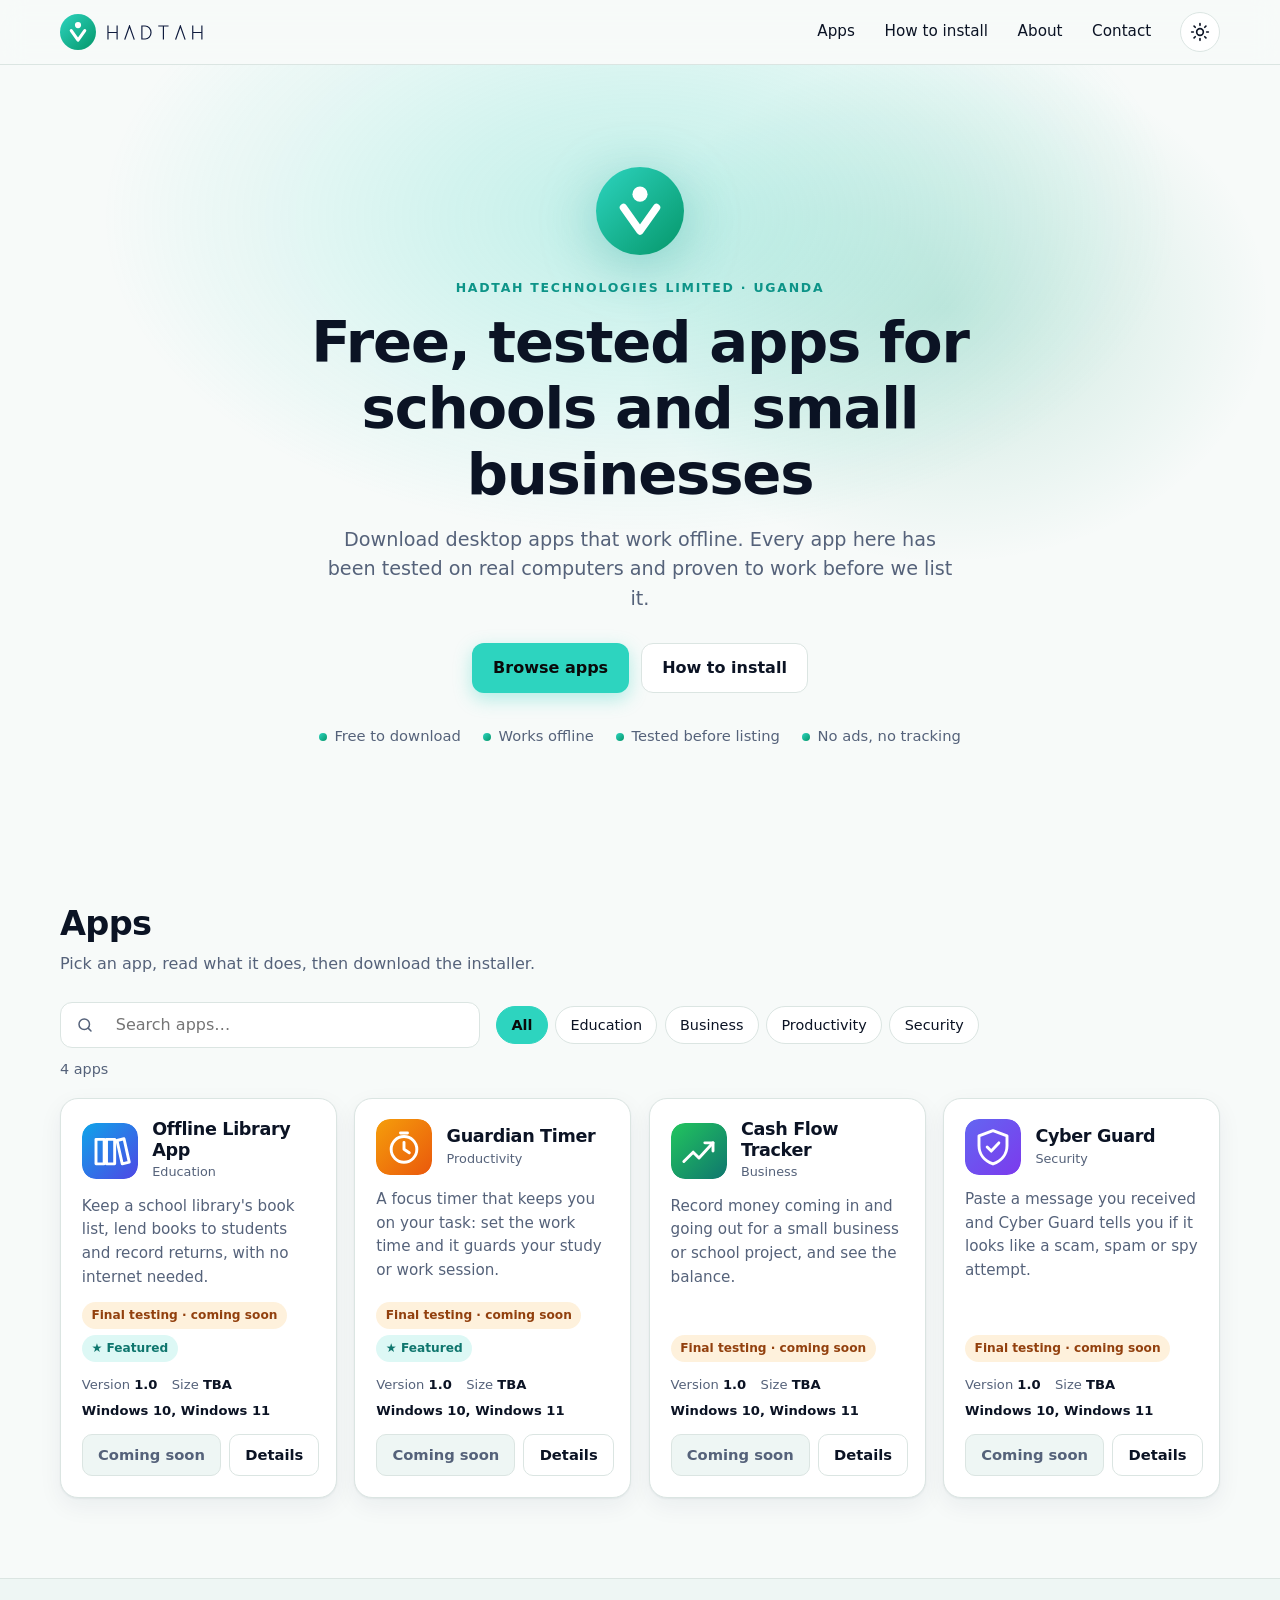
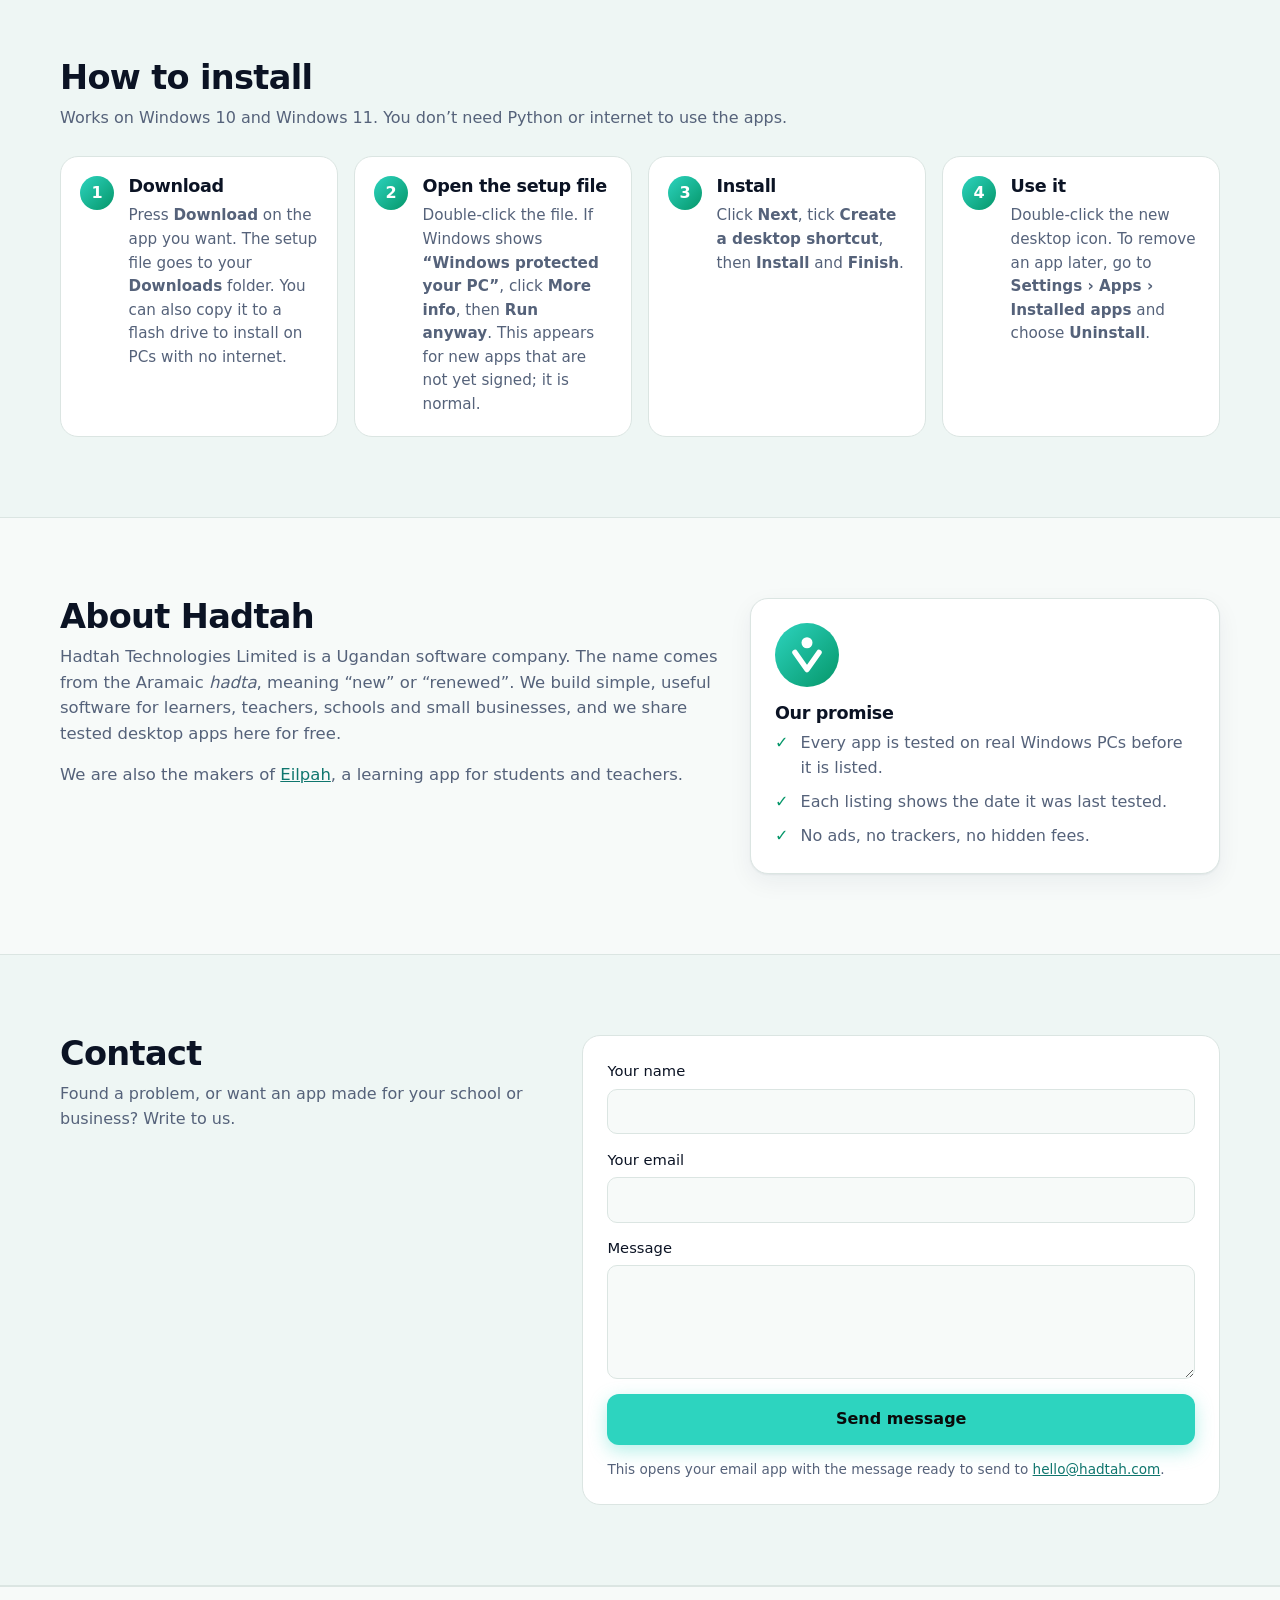
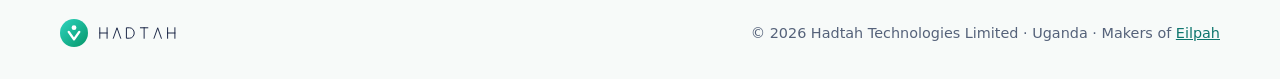
==== index.html @ d961bdb7 "Hadtah downloads website" ====
<!doctype html>
<html lang="en">
<head>
  <meta charset="utf-8">
  <meta name="viewport" content="width=device-width, initial-scale=1">
  <title>Hadtah — Free, tested apps for schools and small businesses</title>
  <meta name="description" content="Download free desktop apps from Hadtah Technologies Limited, Uganda. Every app is tested and proven to work before it is listed.">
  <meta name="theme-color" content="#0d9488">
  <link rel="icon" href="favicon.svg" type="image/svg+xml">
  <link rel="stylesheet" href="styles.css">
  <script>
    (function () {
      var t = localStorage.getItem("hadtah-theme");
      if (!t) t = matchMedia("(prefers-color-scheme: dark)").matches ? "dark" : "light";
      document.documentElement.dataset.theme = t;
    })();
  </script>
</head>
<body>
  <a class="skip" href="#apps">Skip to apps</a>

  <header class="topbar">
    <div class="wrap topbar-inner">
      <a class="brand" href="#top" aria-label="Hadtah home">
        <img src="assets/hadtah-logo.svg" alt="" width="36" height="36">
        <svg class="wordmark" viewBox="-1.5 -1.5 147 23" fill="none" stroke="currentColor" stroke-width="1.8" stroke-linecap="square" role="img" aria-label="HADTAH"><path d="M0 0V20M14 0V20M0 10H14"/><path d="M26 20L33 0L40 20"/><path d="M52 0H57A9 10 0 0 1 57 20H52Z"/><path d="M78 0H92M85 0V20"/><path d="M104 20L111 0L118 20"/><path d="M130 0V20M144 0V20M130 10H144"/></svg>
      </a>
      <nav class="nav" aria-label="Main">
        <a href="#apps">Apps</a>
        <a href="#install">How to install</a>
        <a href="#about">About</a>
        <a href="#contact">Contact</a>
      </nav>
      <button class="icon-btn" id="themeToggle" type="button" aria-label="Switch light or dark mode">
        <svg class="sun" viewBox="0 0 24 24" width="20" height="20" fill="none" stroke="currentColor" stroke-width="2" stroke-linecap="round"><circle cx="12" cy="12" r="4"/><path d="M12 2v2M12 20v2M4.9 4.9l1.4 1.4M17.7 17.7l1.4 1.4M2 12h2M20 12h2M4.9 19.1l1.4-1.4M17.7 6.3l1.4-1.4"/></svg>
        <svg class="moon" viewBox="0 0 24 24" width="20" height="20" fill="none" stroke="currentColor" stroke-width="2" stroke-linecap="round" stroke-linejoin="round"><path d="M21 12.8A9 9 0 1 1 11.2 3a7 7 0 0 0 9.8 9.8z"/></svg>
      </button>
    </div>
  </header>

  <main id="top">
    <section class="hero">
      <div class="wrap hero-inner">
        <img class="hero-logo" src="assets/hadtah-logo.svg" alt="Hadtah logo" width="88" height="88">
        <p class="eyebrow">Hadtah Technologies Limited · Uganda</p>
        <h1>Free, tested apps for schools and small businesses</h1>
        <p class="lead">Download desktop apps that work offline. Every app here has been tested on real computers and proven to work before we list it.</p>
        <div class="hero-cta">
          <a class="btn btn-primary" href="#apps">Browse apps</a>
          <a class="btn btn-ghost" href="#install">How to install</a>
        </div>
        <ul class="trust">
          <li><span class="dot"></span>Free to download</li>
          <li><span class="dot"></span>Works offline</li>
          <li><span class="dot"></span>Tested before listing</li>
          <li><span class="dot"></span>No ads, no tracking</li>
        </ul>
      </div>
    </section>

    <section id="apps" class="section">
      <div class="wrap">
        <div class="section-head">
          <h2>Apps</h2>
          <p class="muted">Pick an app, read what it does, then download the installer.</p>
        </div>
        <div class="tools">
          <label class="search">
            <svg viewBox="0 0 24 24" width="18" height="18" fill="none" stroke="currentColor" stroke-width="2" stroke-linecap="round"><circle cx="11" cy="11" r="7"/><path d="M20 20l-3.5-3.5"/></svg>
            <span class="sr">Search apps</span>
            <input id="search" type="search" placeholder="Search apps…" autocomplete="off">
          </label>
          <div class="chips" id="chips" role="group" aria-label="Filter by category"></div>
        </div>
        <p class="result-count muted" id="resultCount" aria-live="polite"></p>
        <div class="grid" id="grid"></div>
        <p class="empty" id="empty" hidden>No apps match your search. Try another word or pick “All”.</p>
      </div>
    </section>

    <section id="install" class="section alt">
      <div class="wrap">
        <div class="section-head">
          <h2>How to install</h2>
          <p class="muted">Works on Windows 10 and Windows 11. You don’t need Python or internet to use the apps.</p>
        </div>
        <ol class="steps">
          <li><span class="num">1</span><div><h3>Download</h3><p>Press <b>Download</b> on the app you want. The setup file goes to your <b>Downloads</b> folder. You can also copy it to a flash drive to install on PCs with no internet.</p></div></li>
          <li><span class="num">2</span><div><h3>Open the setup file</h3><p>Double-click the file. If Windows shows <b>“Windows protected your PC”</b>, click <b>More info</b>, then <b>Run anyway</b>. This appears for new apps that are not yet signed; it is normal.</p></div></li>
          <li><span class="num">3</span><div><h3>Install</h3><p>Click <b>Next</b>, tick <b>Create a desktop shortcut</b>, then <b>Install</b> and <b>Finish</b>.</p></div></li>
          <li><span class="num">4</span><div><h3>Use it</h3><p>Double-click the new desktop icon. To remove an app later, go to <b>Settings › Apps › Installed apps</b> and choose <b>Uninstall</b>.</p></div></li>
        </ol>
      </div>
    </section>

    <section id="about" class="section">
      <div class="wrap about">
        <div>
          <h2>About Hadtah</h2>
          <p>Hadtah Technologies Limited is a Ugandan software company. The name comes from the Aramaic <i>hadta</i>, meaning “new” or “renewed”. We build simple, useful software for learners, teachers, schools and small businesses, and we share tested desktop apps here for free.</p>
          <p>We are also the makers of <a href="https://eilpah.vercel.app" target="_blank" rel="noopener">Eilpah</a>, a learning app for students and teachers.</p>
        </div>
        <div class="about-card">
          <img src="assets/hadtah-logo.svg" alt="" width="64" height="64">
          <h3>Our promise</h3>
          <ul class="ticks">
            <li>Every app is tested on real Windows PCs before it is listed.</li>
            <li>Each listing shows the date it was last tested.</li>
            <li>No ads, no trackers, no hidden fees.</li>
          </ul>
        </div>
      </div>
    </section>

    <section id="contact" class="section alt">
      <div class="wrap contact">
        <div>
          <h2>Contact</h2>
          <p class="muted">Found a problem, or want an app made for your school or business? Write to us.</p>
        </div>
        <form class="contact-form" id="contactForm">
          <label>Your name<input name="name" required autocomplete="name"></label>
          <label>Your email<input name="email" type="email" required autocomplete="email"></label>
          <label>Message<textarea name="message" rows="4" required></textarea></label>
          <button class="btn btn-primary" type="submit">Send message</button>
          <p class="note muted">This opens your email app with the message ready to send to <a id="contactEmail" href="mailto:hello@hadtah.com">hello@hadtah.com</a>.</p>
        </form>
      </div>
    </section>
  </main>

  <footer class="footer">
    <div class="wrap footer-inner">
      <div class="brand small">
        <img src="assets/hadtah-logo.svg" alt="" width="28" height="28">
        <svg class="wordmark" viewBox="-1.5 -1.5 147 23" fill="none" stroke="currentColor" stroke-width="1.8" stroke-linecap="square" aria-hidden="true"><path d="M0 0V20M14 0V20M0 10H14"/><path d="M26 20L33 0L40 20"/><path d="M52 0H57A9 10 0 0 1 57 20H52Z"/><path d="M78 0H92M85 0V20"/><path d="M104 20L111 0L118 20"/><path d="M130 0V20M144 0V20M130 10H144"/></svg>
      </div>
      <p class="muted">© 2026 Hadtah Technologies Limited · Uganda · Makers of <a href="https://eilpah.vercel.app" target="_blank" rel="noopener">Eilpah</a></p>
    </div>
  </footer>

  <dialog id="details" aria-labelledby="dTitle">
    <div class="dialog-body" id="detailsBody"></div>
  </dialog>

  <script src="apps.js"></script>
  <script src="app.js"></script>
</body>
</html>
---- styles.css ----
/* Hadtah site styles. Font: system UI stack, the same one the Eilpah app uses (no web font download). */
:root {
  --font: system-ui, -apple-system, BlinkMacSystemFont, "Segoe UI", Roboto, "Helvetica Neue", Arial, sans-serif;
  --teal: #2dd4bf;
  --teal-600: #0d9488;
  --teal-700: #0f766e;
  --emerald: #059669;
  --navy: #0f1b3d;
  --bg: #f7faf9;
  --bg-alt: #eef6f4;
  --card: #ffffff;
  --fg: #0b1324;
  --muted: #55627a;
  --border: #dbe5e2;
  --link: #0f766e;
  --shadow: 0 1px 2px rgb(15 27 61 / .06), 0 8px 24px rgb(15 27 61 / .06);
  --radius: 18px;
  --wordmark: var(--navy);
  color-scheme: light;
}
[data-theme="dark"] {
  --bg: #0a0f14;
  --bg-alt: #0e161c;
  --card: #121b22;
  --fg: #e8f0ee;
  --muted: #94a3b0;
  --border: #22313a;
  --link: #5eead4;
  --shadow: 0 1px 2px rgb(0 0 0 / .4), 0 10px 30px rgb(0 0 0 / .35);
  --wordmark: rgb(255 255 255 / .85);
  color-scheme: dark;
}
* { box-sizing: border-box; }
html { scroll-behavior: smooth; scroll-padding-top: 76px; }
body { margin: 0; font-family: var(--font); background: var(--bg); color: var(--fg); line-height: 1.55; -webkit-font-smoothing: antialiased; overflow-x: hidden; }
img { max-width: 100%; display: block; }
a { color: var(--link); }
h1, h2, h3 { letter-spacing: -0.02em; line-height: 1.15; margin: 0 0 .5rem; }
h2 { font-size: clamp(1.6rem, 3vw, 2.1rem); }
h3 { font-size: 1.1rem; }
p { margin: 0 0 1rem; }
.muted { color: var(--muted); }
.wrap { width: min(1160px, 100% - 2.5rem); margin-inline: auto; }
.sr, .skip:not(:focus) { position: absolute; width: 1px; height: 1px; overflow: hidden; clip: rect(0 0 0 0); white-space: nowrap; }
.skip:focus { position: fixed; top: 8px; left: 8px; z-index: 100; background: var(--card); padding: .5rem 1rem; border-radius: 8px; }
:focus-visible { outline: 2px solid var(--teal); outline-offset: 2px; }

/* Top bar */
.topbar { position: sticky; top: 0; z-index: 20; background: color-mix(in srgb, var(--bg) 82%, transparent); backdrop-filter: saturate(160%) blur(12px); -webkit-backdrop-filter: saturate(160%) blur(12px); border-bottom: 1px solid var(--border); }
.topbar-inner { display: flex; align-items: center; gap: 1rem; height: 64px; }
.brand { display: inline-flex; align-items: center; gap: .7rem; text-decoration: none; color: var(--wordmark); }
.wordmark { height: 15px; width: auto; color: var(--wordmark); }
.brand.small .wordmark { height: 12px; }
.nav { margin-left: auto; display: flex; gap: .25rem; }
.nav a { color: var(--fg); text-decoration: none; font-weight: 500; font-size: .95rem; padding: .45rem .8rem; border-radius: 999px; }
.nav a:hover { background: var(--bg-alt); }
.icon-btn { display: inline-grid; place-items: center; width: 40px; height: 40px; border-radius: 999px; border: 1px solid var(--border); background: var(--card); color: var(--fg); cursor: pointer; }
.icon-btn .moon { display: none; }
[data-theme="dark"] .icon-btn .sun { display: none; }
[data-theme="dark"] .icon-btn .moon { display: block; }
@media (max-width: 760px) { .nav { display: none; } .icon-btn { margin-left: auto; } }

/* Hero */
.hero { position: relative; overflow: hidden; padding: clamp(3.5rem, 8vw, 6.5rem) 0 clamp(3rem, 6vw, 5rem); text-align: center; }
.hero::before { content: ""; position: absolute; inset: -40% -10% auto; height: 120%; background: radial-gradient(closest-side, rgb(45 212 191 / .28), transparent 70%), radial-gradient(closest-side at 70% 60%, rgb(5 150 105 / .18), transparent 70%); z-index: -1; pointer-events: none; }
.hero-inner { max-width: 820px; }
.hero-logo { margin: 0 auto 1.4rem; width: 88px; height: 88px; filter: drop-shadow(0 12px 28px rgb(13 148 136 / .35)); }
.eyebrow { text-transform: uppercase; letter-spacing: .14em; font-size: .78rem; font-weight: 600; color: var(--teal-600); margin-bottom: .8rem; }
[data-theme="dark"] .eyebrow { color: var(--teal); }
h1 { font-size: clamp(2.1rem, 5.4vw, 3.6rem); font-weight: 750; margin-bottom: 1rem; }
.lead { font-size: clamp(1.05rem, 1.8vw, 1.2rem); color: var(--muted); max-width: 640px; margin-inline: auto; }
.hero-cta { display: flex; gap: .75rem; justify-content: center; flex-wrap: wrap; margin-top: 1.8rem; }
.trust { list-style: none; padding: 0; margin: 2rem 0 0; display: flex; flex-wrap: wrap; justify-content: center; gap: .5rem 1.4rem; color: var(--muted); font-size: .92rem; }
.trust li { display: inline-flex; align-items: center; gap: .45rem; }
.dot { width: 8px; height: 8px; border-radius: 50%; background: linear-gradient(135deg, var(--teal), var(--emerald)); }

/* Buttons */
.btn { white-space: nowrap; display: inline-flex; align-items: center; justify-content: center; gap: .5rem; font: inherit; font-weight: 600; padding: .75rem 1.25rem; border-radius: 12px; border: 1px solid transparent; text-decoration: none; cursor: pointer; transition: transform .15s ease, box-shadow .15s ease, background .15s; }
.btn:hover { transform: translateY(-1px); }
.btn-primary { background: var(--teal); color: #0a0a0a; box-shadow: 0 6px 18px rgb(45 212 191 / .35); }
.btn-primary:hover { background: #5eead4; }
.btn-ghost { background: var(--card); color: var(--fg); border-color: var(--border); }
.btn-ghost:hover { border-color: var(--teal-600); }
.btn-sm { padding: .55rem .95rem; font-size: .92rem; border-radius: 10px; }
.btn[aria-disabled="true"] { background: var(--bg-alt); color: var(--muted); box-shadow: none; cursor: not-allowed; border-color: var(--border); transform: none; }

/* Sections */
.section { padding: clamp(3rem, 7vw, 5rem) 0; }
.section.alt { background: var(--bg-alt); border-block: 1px solid var(--border); }
.section-head { margin-bottom: 1.6rem; }

/* Tools */
.tools { display: flex; flex-wrap: wrap; gap: .9rem 1rem; align-items: center; margin-bottom: .6rem; }
.search { flex: 1 1 280px; max-width: 420px; display: flex; align-items: center; gap: .55rem; padding: 0 .95rem; height: 46px; border: 1px solid var(--border); border-radius: 12px; background: var(--card); color: var(--muted); }
.search:focus-within { border-color: var(--teal-600); box-shadow: 0 0 0 3px rgb(45 212 191 / .25); }
.search input { flex: 1; border: 0; outline: 0; background: transparent; color: var(--fg); font: inherit; min-width: 0; }
.chips { display: flex; flex-wrap: wrap; gap: .45rem; }
.chip { font: inherit; font-size: .9rem; font-weight: 500; padding: .45rem .9rem; border-radius: 999px; border: 1px solid var(--border); background: var(--card); color: var(--fg); cursor: pointer; }
.chip:hover { border-color: var(--teal-600); }
.chip[aria-pressed="true"] { background: var(--teal); border-color: var(--teal); color: #0a0a0a; font-weight: 600; }
.result-count { font-size: .9rem; margin: .4rem 0 1.1rem; }

/* Cards */
.grid { display: grid; grid-template-columns: repeat(auto-fill, minmax(260px, 1fr)); gap: 1.1rem; }
.card { position: relative; display: flex; flex-direction: column; gap: .8rem; padding: 1.3rem; background: var(--card); border: 1px solid var(--border); border-radius: var(--radius); box-shadow: var(--shadow); transition: transform .18s ease, border-color .18s; }
.card:hover { transform: translateY(-3px); border-color: color-mix(in srgb, var(--teal-600) 55%, var(--border)); }
.card-top { display: flex; gap: .9rem; align-items: center; }
.app-icon { width: 56px; height: 56px; border-radius: 14px; flex: none; }
.card h3 { margin: 0 0 .15rem; }
.cat { font-size: .8rem; color: var(--muted); }
.card p { margin: 0; color: var(--muted); font-size: .95rem; flex: 1; }
.meta { display: flex; flex-wrap: wrap; gap: .35rem .9rem; font-size: .82rem; color: var(--muted); }
.meta b { color: var(--fg); font-weight: 600; }
.badges { display: flex; flex-wrap: wrap; gap: .4rem; }
.badge { display: inline-flex; align-items: center; gap: .35rem; font-size: .76rem; font-weight: 600; padding: .25rem .6rem; border-radius: 999px; }
.badge.ok { background: rgb(16 185 129 / .12); color: #047857; }
[data-theme="dark"] .badge.ok { color: #6ee7b7; background: rgb(16 185 129 / .16); }
.badge.soon { background: rgb(245 158 11 / .14); color: #92400e; }
[data-theme="dark"] .badge.soon { color: #fcd34d; }
.badge.feat { background: rgb(45 212 191 / .16); color: var(--teal-700); }
[data-theme="dark"] .badge.feat { color: var(--teal); }
.card-actions { display: flex; gap: .5rem; }
.card-actions .btn { flex: 1; }
.empty { text-align: center; padding: 2rem; color: var(--muted); }

/* Steps */
.steps { list-style: none; padding: 0; margin: 0; display: grid; grid-template-columns: repeat(auto-fit, minmax(230px, 1fr)); gap: 1rem; }
.steps li { display: flex; gap: .9rem; padding: 1.2rem; background: var(--card); border: 1px solid var(--border); border-radius: var(--radius); }
.steps p { margin: 0; color: var(--muted); font-size: .95rem; }
.num { flex: none; display: grid; place-items: center; width: 34px; height: 34px; border-radius: 50%; font-weight: 700; color: #fff; background: linear-gradient(135deg, var(--teal), var(--emerald)); }

/* About */
.about { display: grid; grid-template-columns: 1.4fr 1fr; gap: 2rem; align-items: start; }
.about p { color: var(--muted); font-size: 1.03rem; }
.about-card { padding: 1.5rem; background: var(--card); border: 1px solid var(--border); border-radius: var(--radius); box-shadow: var(--shadow); }
.about-card img { margin-bottom: 1rem; }
.ticks { list-style: none; padding: 0; margin: 0; display: grid; gap: .6rem; color: var(--muted); }
.ticks li { padding-left: 1.6rem; position: relative; }
.ticks li::before { content: "✓"; position: absolute; left: 0; top: 0; font-weight: 800; color: var(--emerald); }
[data-theme="dark"] .ticks li::before { color: var(--teal); }
@media (max-width: 760px) { .about { grid-template-columns: 1fr; } }

/* Contact */
.contact { display: grid; grid-template-columns: 1fr 1.3fr; gap: 2rem; }
.contact-form { display: grid; gap: .9rem; padding: 1.5rem; background: var(--card); border: 1px solid var(--border); border-radius: var(--radius); }
.contact-form label { display: grid; gap: .35rem; font-weight: 500; font-size: .92rem; }
input, textarea, select { font: inherit; color: var(--fg); background: var(--bg); border: 1px solid var(--border); border-radius: 10px; padding: .65rem .8rem; }
input:focus, textarea:focus, select:focus { outline: none; border-color: var(--teal-600); box-shadow: 0 0 0 3px rgb(45 212 191 / .25); }
.note { font-size: .85rem; margin: 0; }
@media (max-width: 760px) { .contact { grid-template-columns: 1fr; } }

/* Footer */
.footer { padding: 2rem 0; border-top: 1px solid var(--border); }
.footer-inner { display: flex; flex-wrap: wrap; align-items: center; justify-content: space-between; gap: 1rem; }
.footer p { margin: 0; font-size: .9rem; }

/* Details dialog */
dialog { width: min(680px, 100% - 1.5rem); max-height: 90dvh; padding: 0; border: 1px solid var(--border); border-radius: 22px; background: var(--card); color: var(--fg); box-shadow: 0 30px 80px rgb(0 0 0 / .35); }
dialog::backdrop { background: rgb(5 12 20 / .55); backdrop-filter: blur(3px); }
.dialog-body { padding: 1.6rem; position: relative; }
.d-head { display: flex; gap: 1rem; align-items: center; margin-bottom: 1rem; padding-right: 2.5rem; }
.d-head .app-icon { width: 68px; height: 68px; }
.close { position: absolute; top: 1rem; right: 1rem; }
.d-facts { display: grid; grid-template-columns: repeat(auto-fit, minmax(130px, 1fr)); gap: .6rem; margin: 1rem 0 1.2rem; }
.d-facts div { padding: .7rem .85rem; background: var(--bg-alt); border-radius: 12px; font-size: .85rem; color: var(--muted); }
.d-facts b { display: block; color: var(--fg); font-size: .95rem; }
.d-sec { margin-top: 1.3rem; }
.d-sec h3 { font-size: 1rem; }
.d-sec p, .d-sec li { color: var(--muted); font-size: .95rem; }
.d-sec ol { padding-left: 1.2rem; margin: 0; display: grid; gap: .35rem; }
.callout { padding: .8rem 1rem; border-radius: 12px; background: rgb(245 158 11 / .1); border: 1px solid rgb(245 158 11 / .3); font-size: .9rem; margin-top: .7rem; }
.changelog { list-style: none; padding: 0; margin: 0; display: grid; gap: .5rem; }
.changelog li { padding: .6rem .8rem; border-left: 3px solid var(--teal); background: var(--bg-alt); border-radius: 0 10px 10px 0; }
.d-actions { display: flex; gap: .6rem; flex-wrap: wrap; margin-top: 1.4rem; }

@media (prefers-reduced-motion: reduce) { * { transition: none !important; scroll-behavior: auto !important; } }
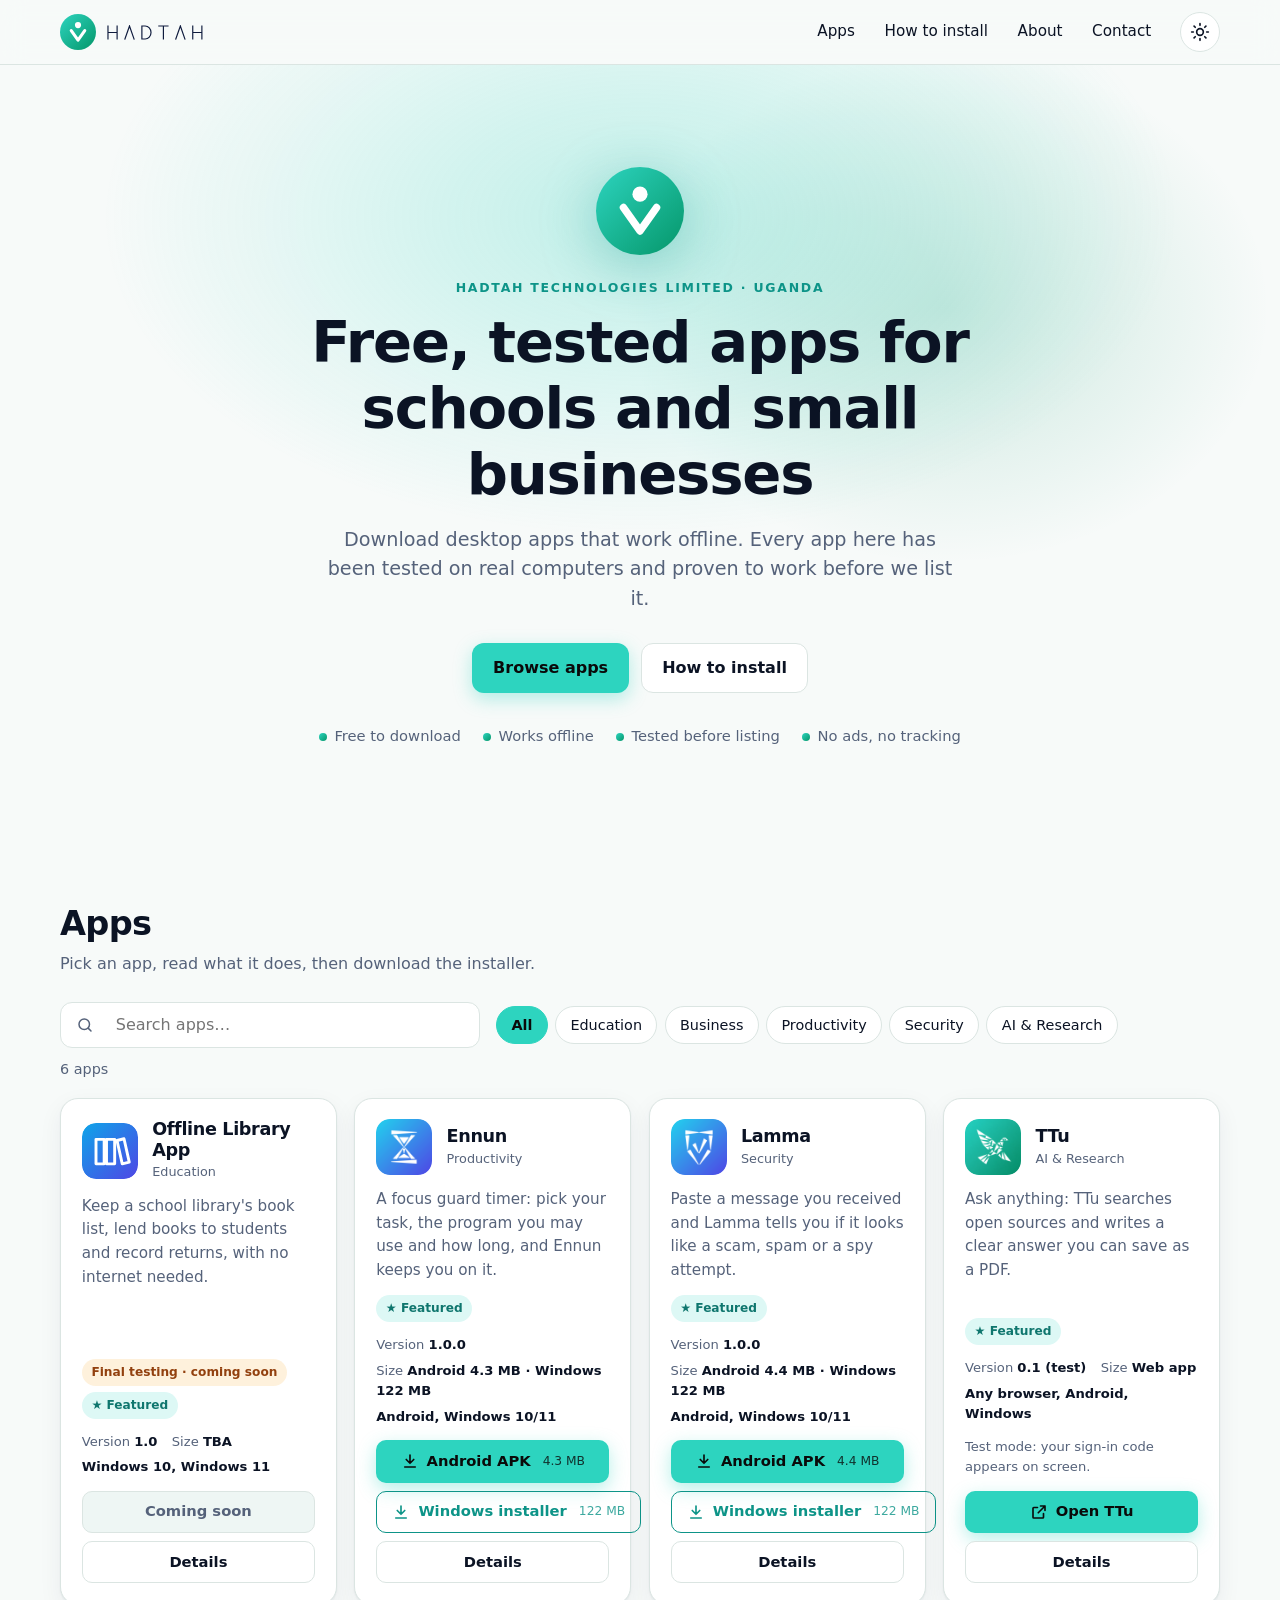
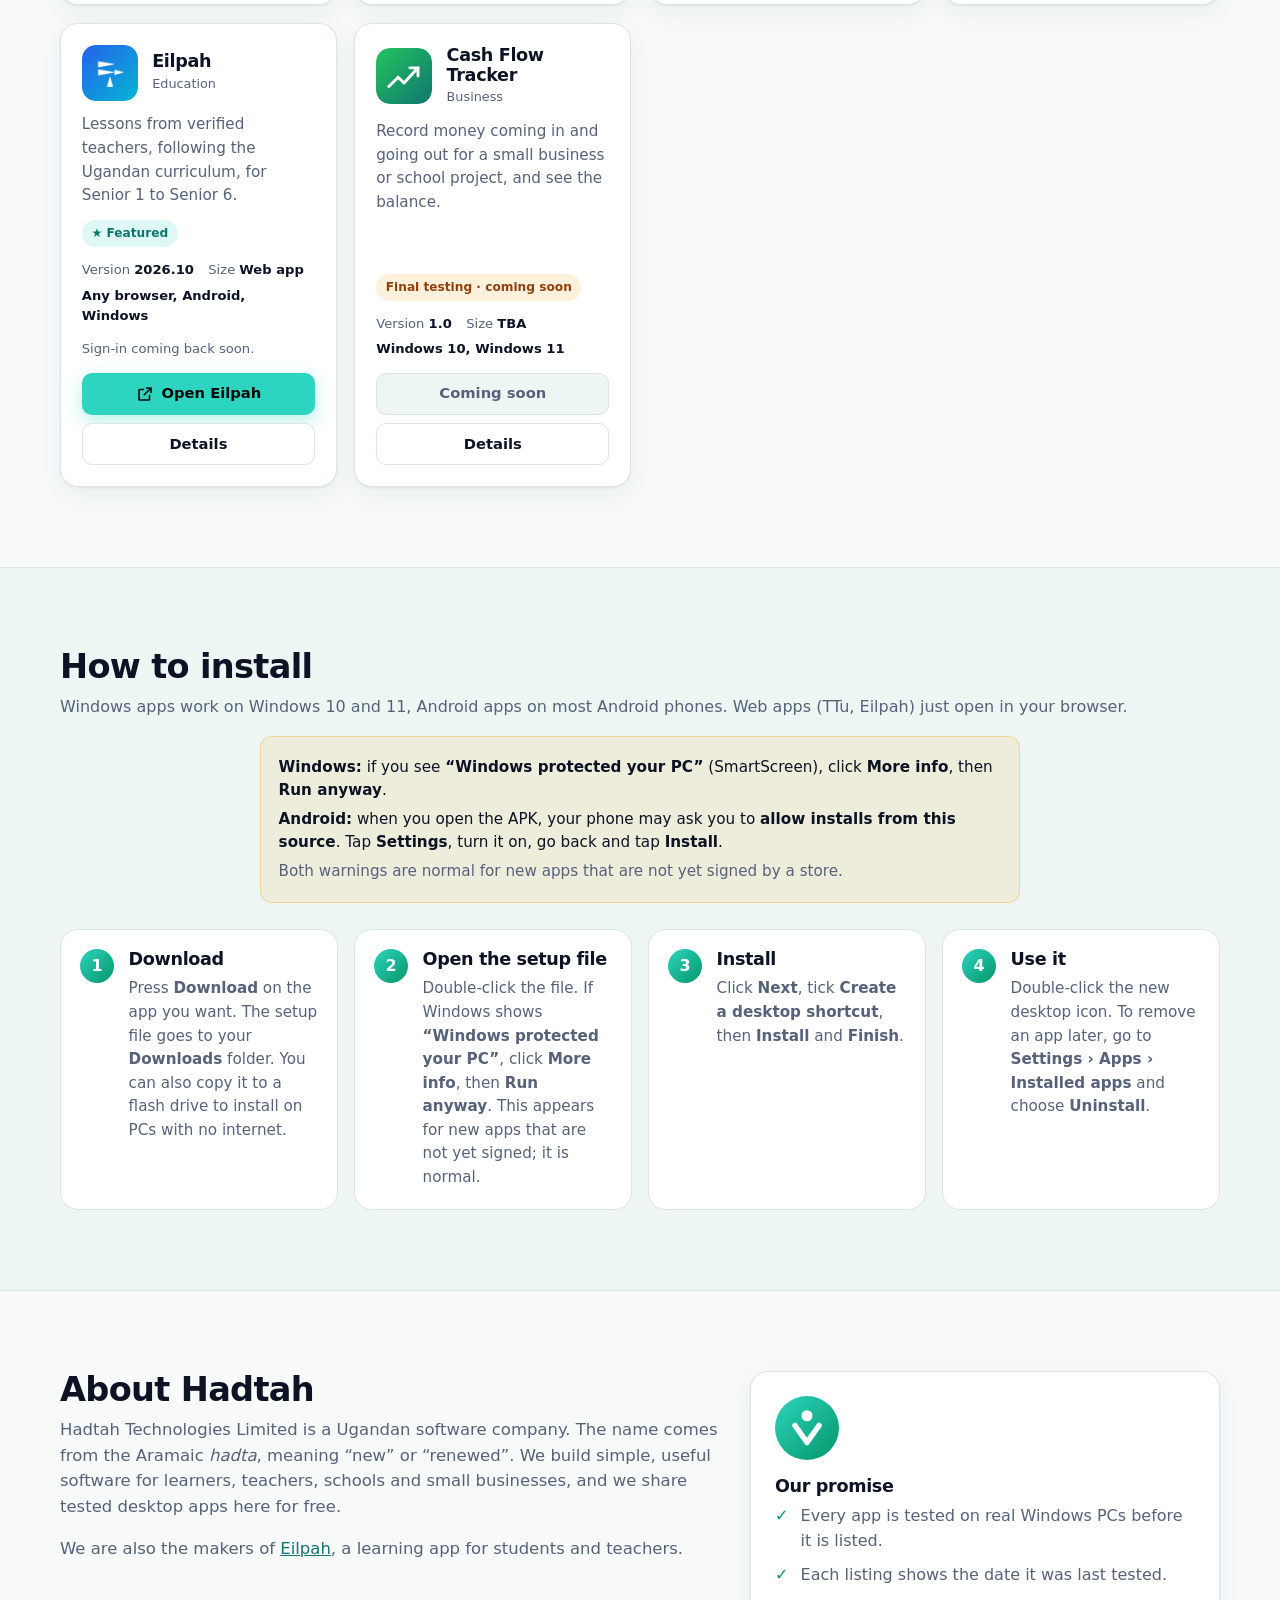
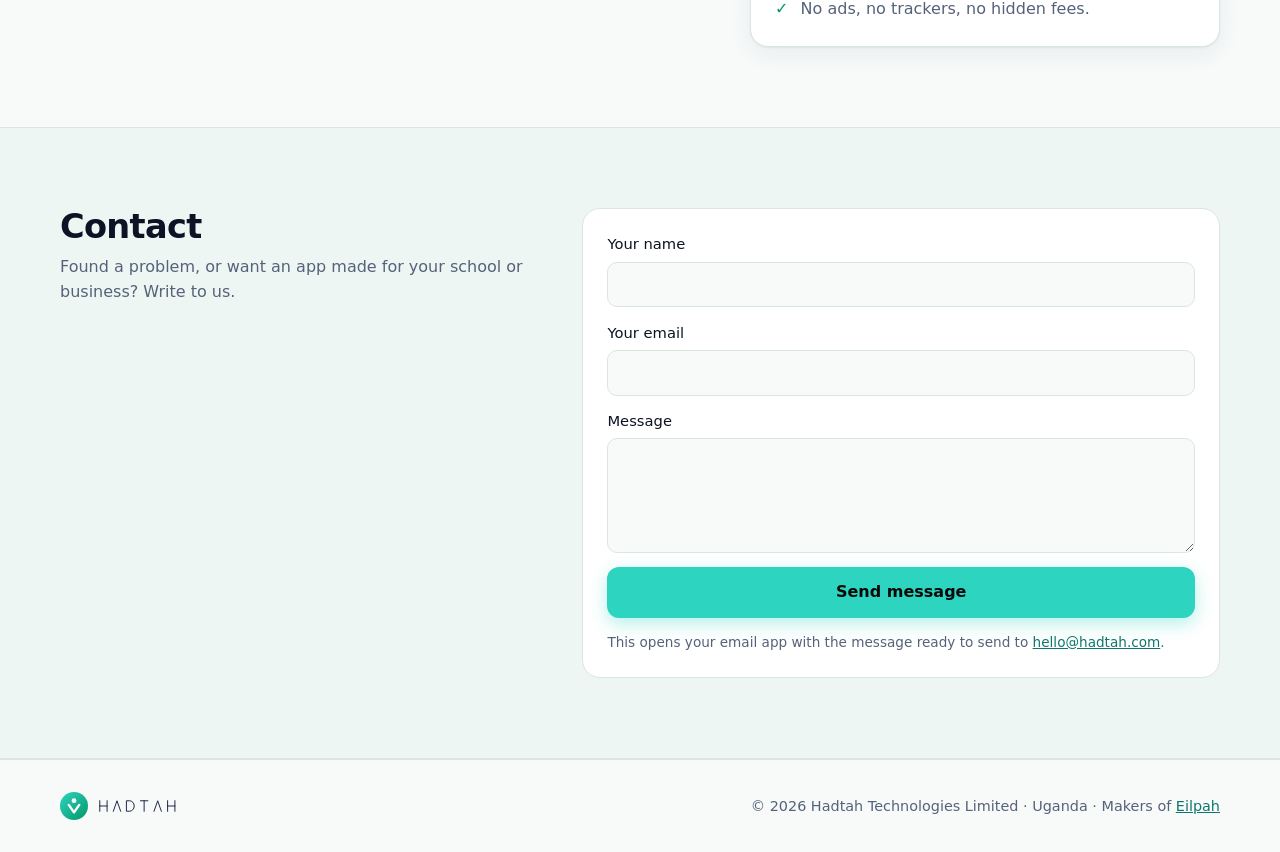
==== commit d285f91d: "Ennun and Lamma (Android + Windows downloads), TTu and Eilpah web apps, install help for SmartScreen" ====
--- a/index.html
+++ b/index.html
@@ -82,7 +82,12 @@
       <div class="wrap">
         <div class="section-head">
           <h2>How to install</h2>
-          <p class="muted">Works on Windows 10 and Windows 11. You don’t need Python or internet to use the apps.</p>
+          <p class="muted">Windows apps work on Windows 10 and 11, Android apps on most Android phones. Web apps (TTu, Eilpah) just open in your browser.</p>
+          <div class="install-help">
+            <p><b>Windows:</b> if you see <b>“Windows protected your PC”</b> (SmartScreen), click <b>More info</b>, then <b>Run anyway</b>.</p>
+            <p><b>Android:</b> when you open the APK, your phone may ask you to <b>allow installs from this source</b>. Tap <b>Settings</b>, turn it on, go back and tap <b>Install</b>.</p>
+            <p class="muted">Both warnings are normal for new apps that are not yet signed by a store.</p>
+          </div>
         </div>
         <ol class="steps">
           <li><span class="num">1</span><div><h3>Download</h3><p>Press <b>Download</b> on the app you want. The setup file goes to your <b>Downloads</b> folder. You can also copy it to a flash drive to install on PCs with no internet.</p></div></li>
--- a/styles.css
+++ b/styles.css
@@ -174,3 +174,16 @@
 .d-actions { display: flex; gap: .6rem; flex-wrap: wrap; margin-top: 1.4rem; }
 
 @media (prefers-reduced-motion: reduce) { * { transition: none !important; scroll-behavior: auto !important; } }
+
+/* Multi-download / web-app cards */
+.btn-outline { background: transparent; color: var(--teal-600); border-color: var(--teal-600); }
+.btn-outline:hover { background: rgb(13 148 136 / .08); }
+.btn small { font-weight: 500; opacity: .8; margin-left: .25rem; }
+.card-actions { flex-wrap: wrap; }
+.card-actions .btn { flex: 1 1 auto; white-space: nowrap; }
+.card-note { font-size: .82rem; color: var(--muted, #6b7280); margin: 0 0 .5rem; }
+.d-actions { flex-wrap: wrap; }
+.d-sec h4 { margin: .6rem 0 .2rem; font-size: .95rem; }
+.install-help { max-width: 760px; margin: 1rem auto 0; padding: .9rem 1.1rem; border-radius: 12px; background: rgb(245 158 11 / .1); border: 1px solid rgb(245 158 11 / .3); text-align: left; font-size: .95rem; }
+.install-help p { margin: .3rem 0; }
+.card .card-note { flex: 0 0 auto; font-size: .82rem; }
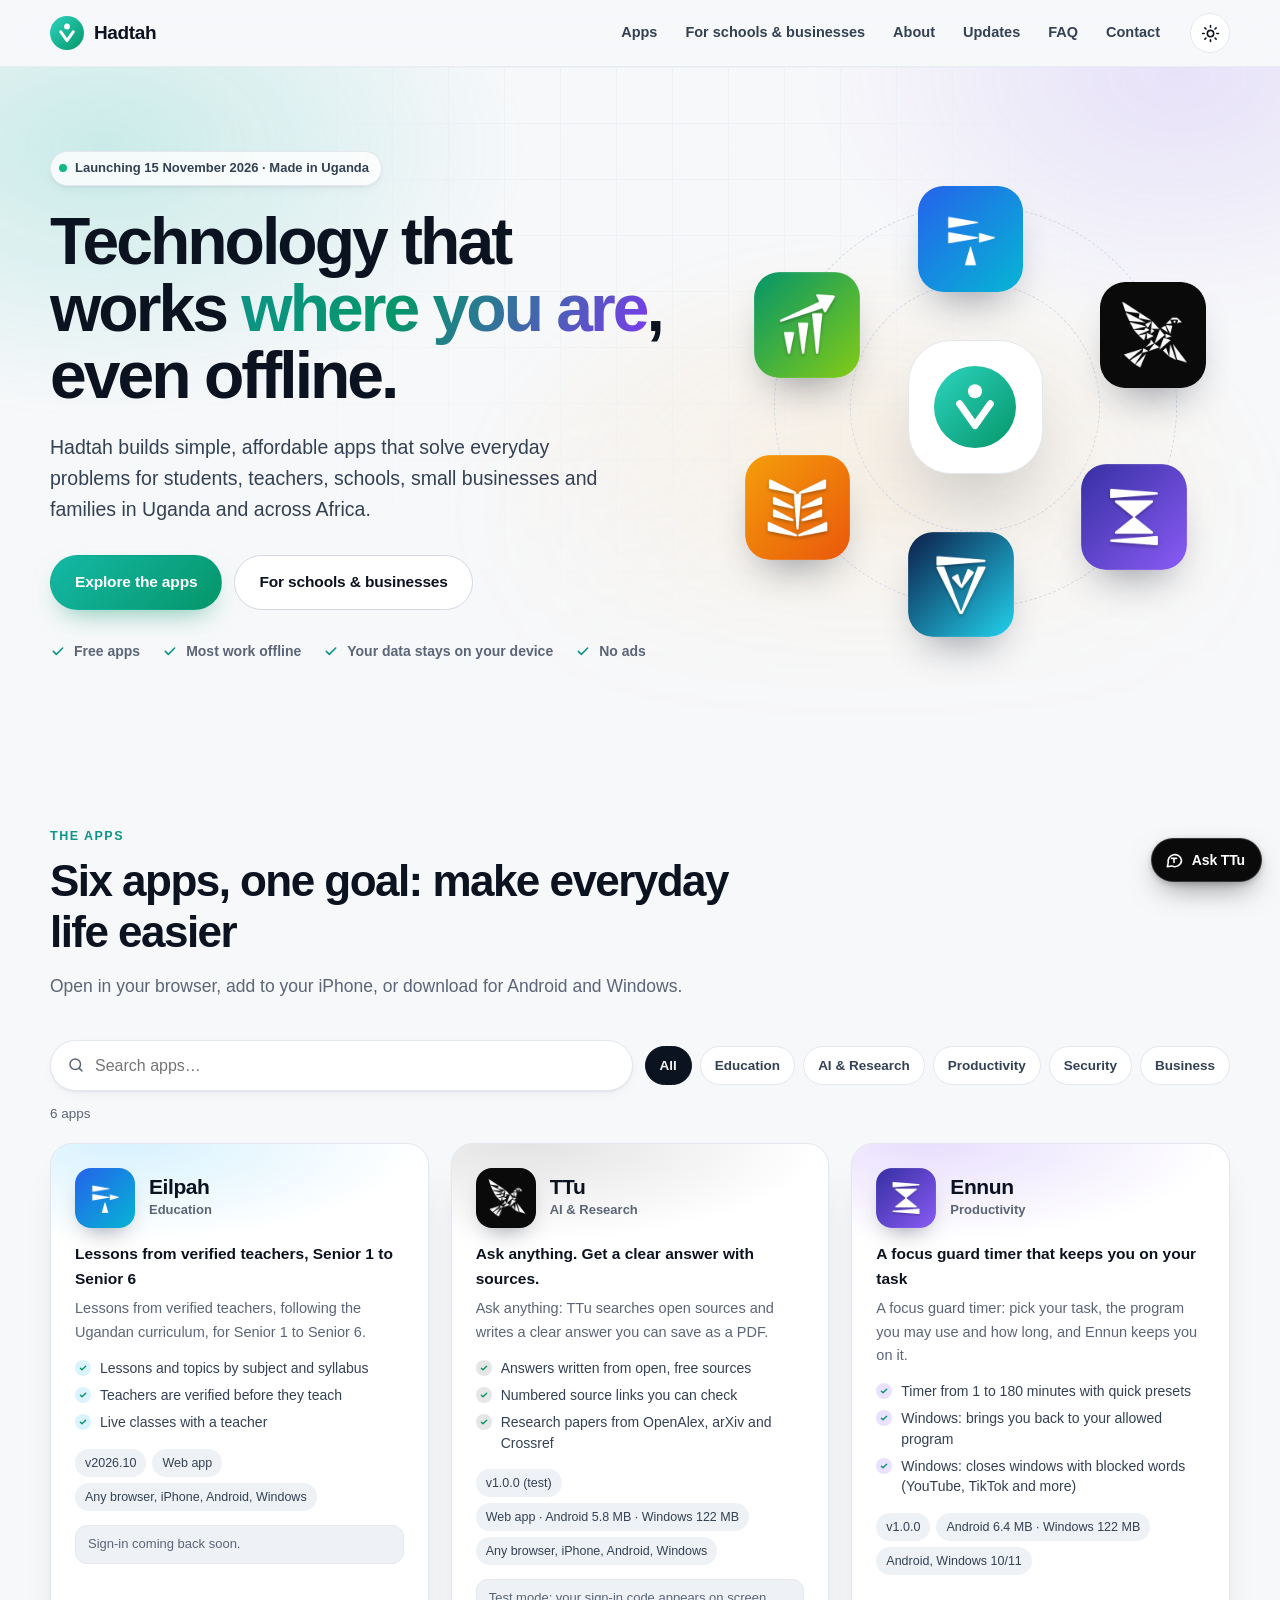
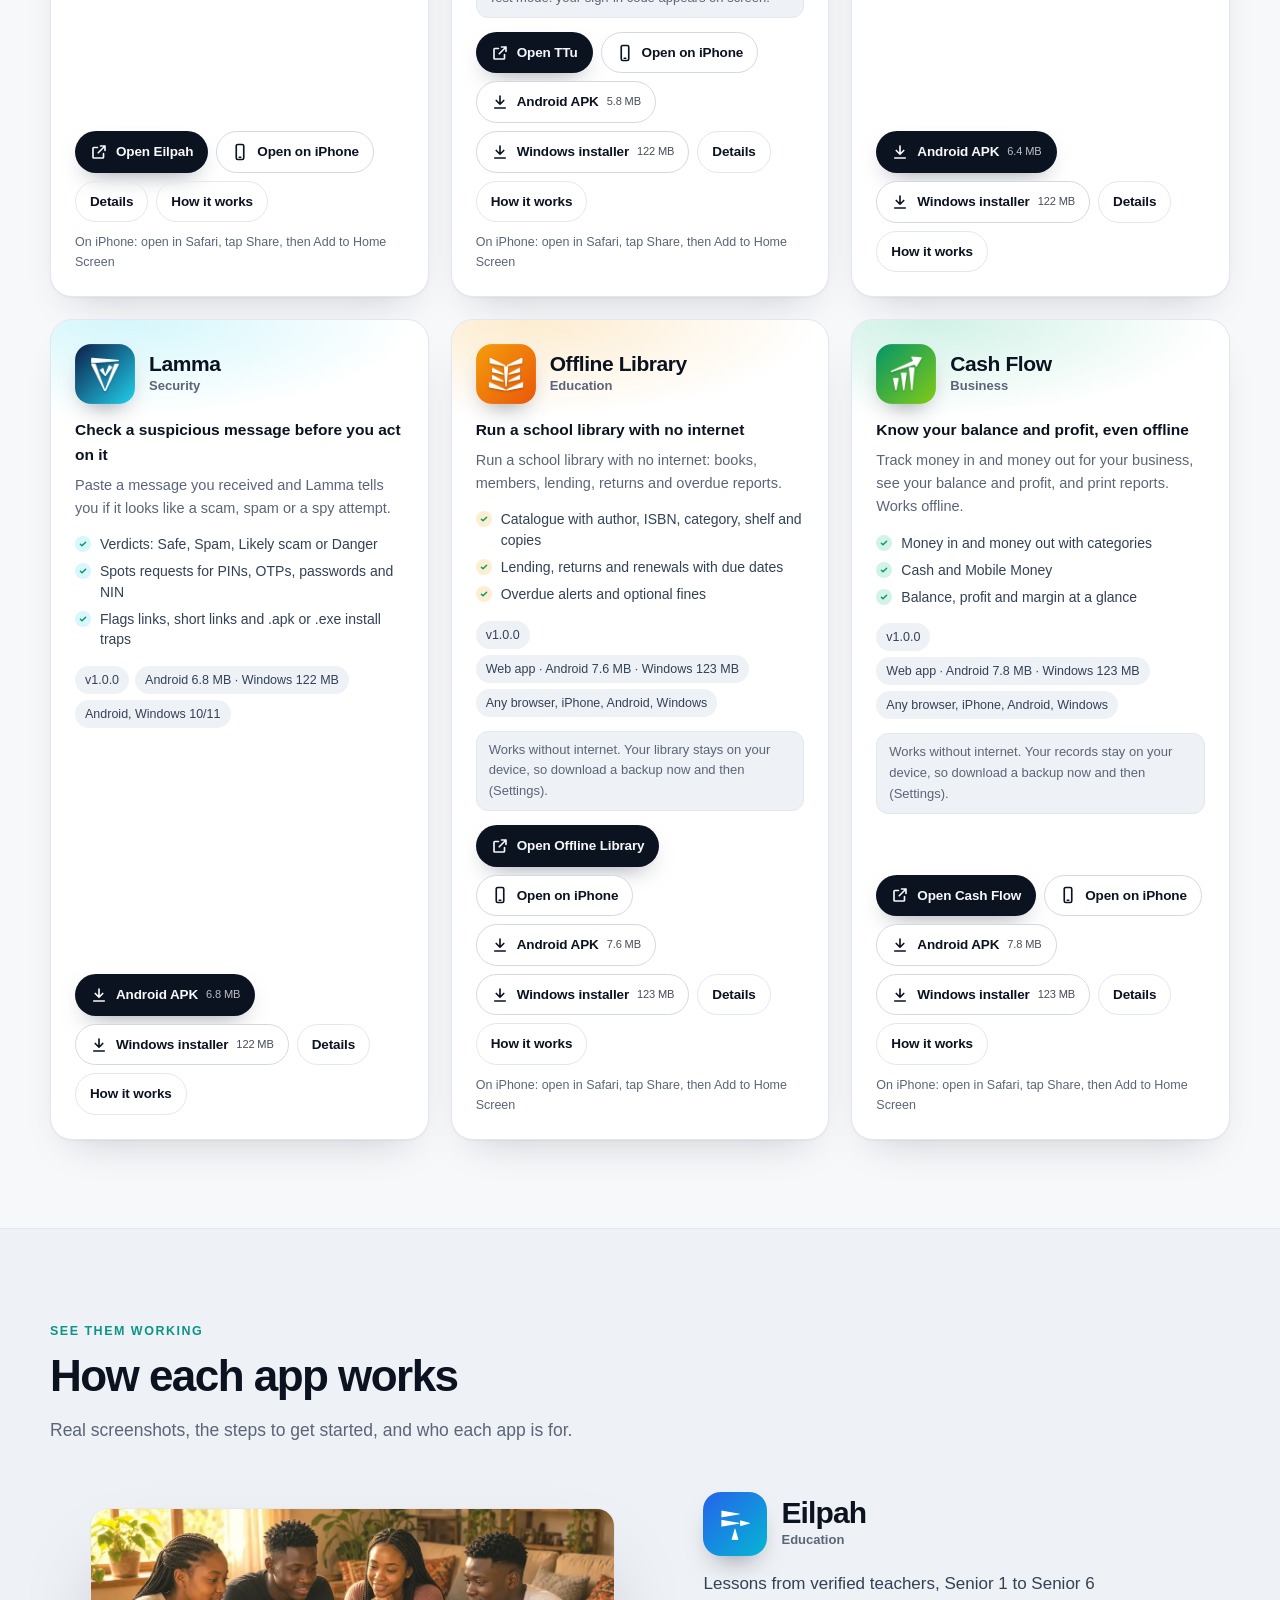
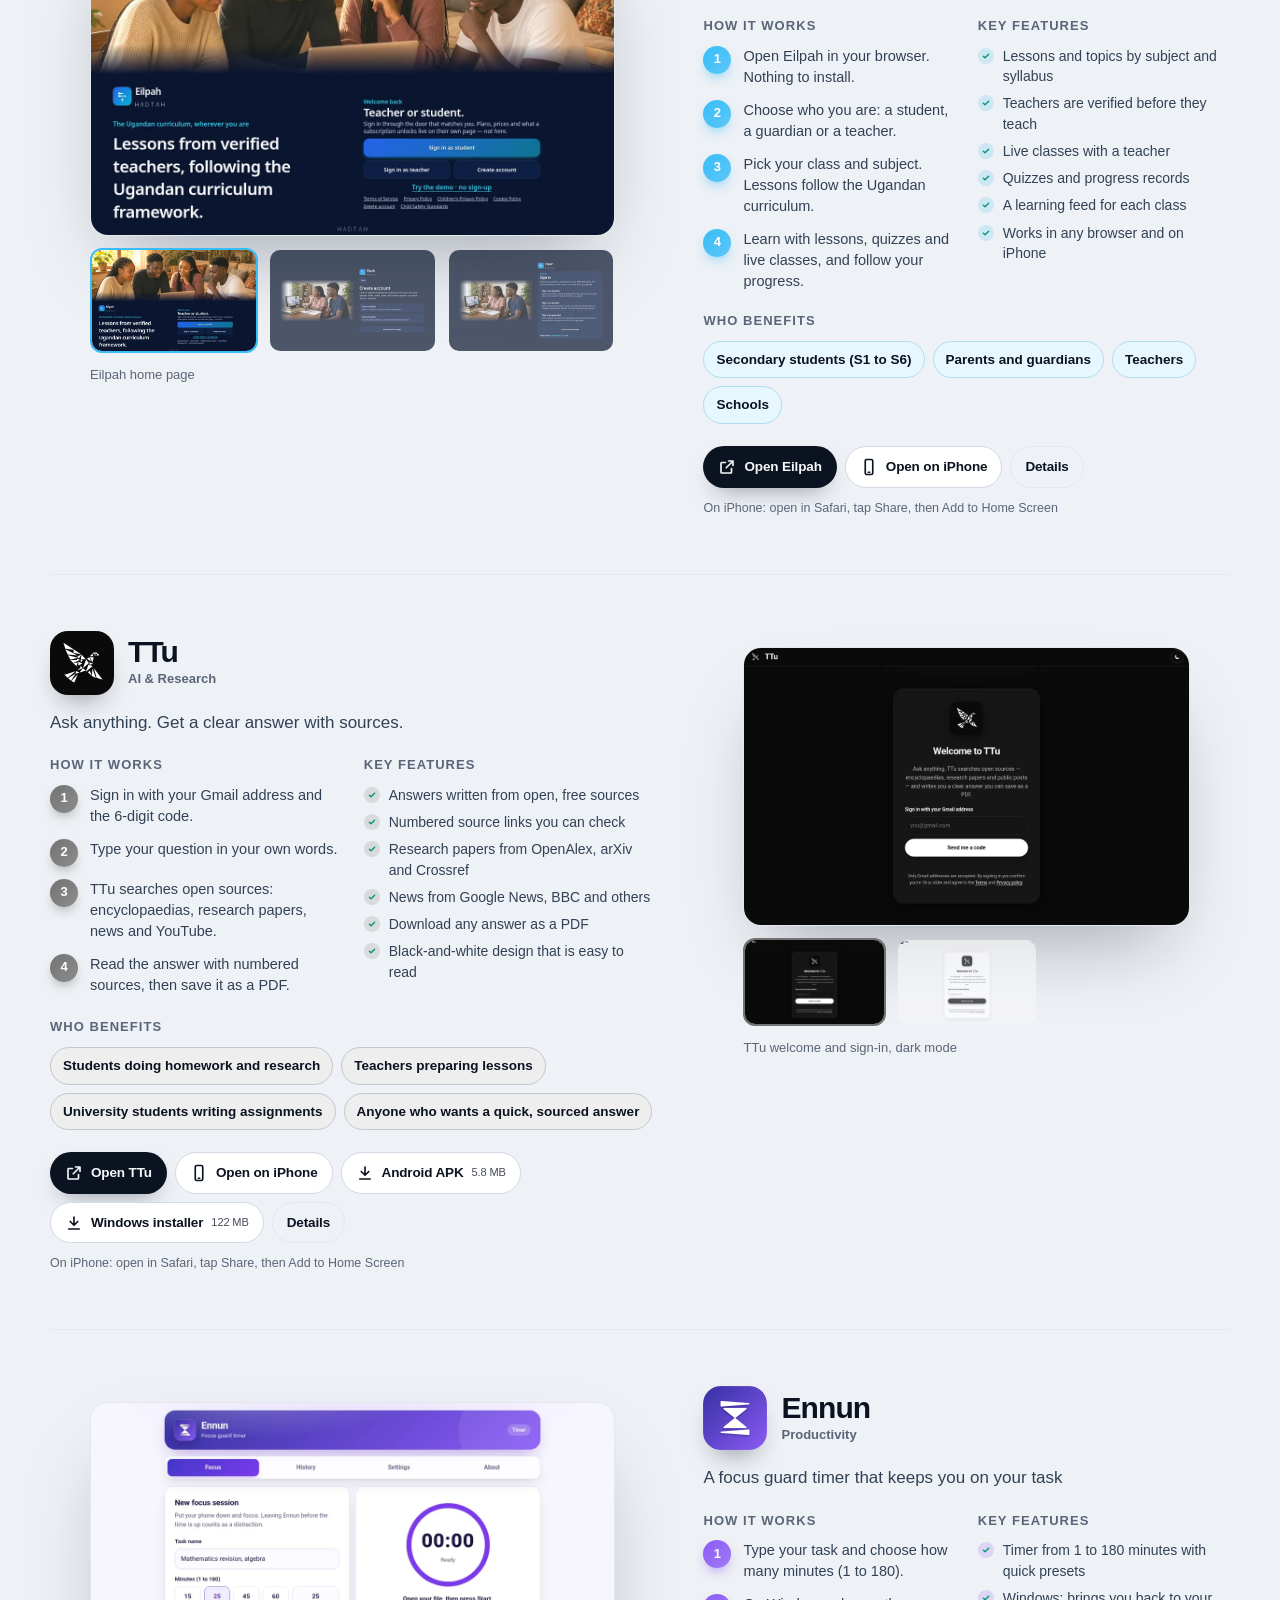
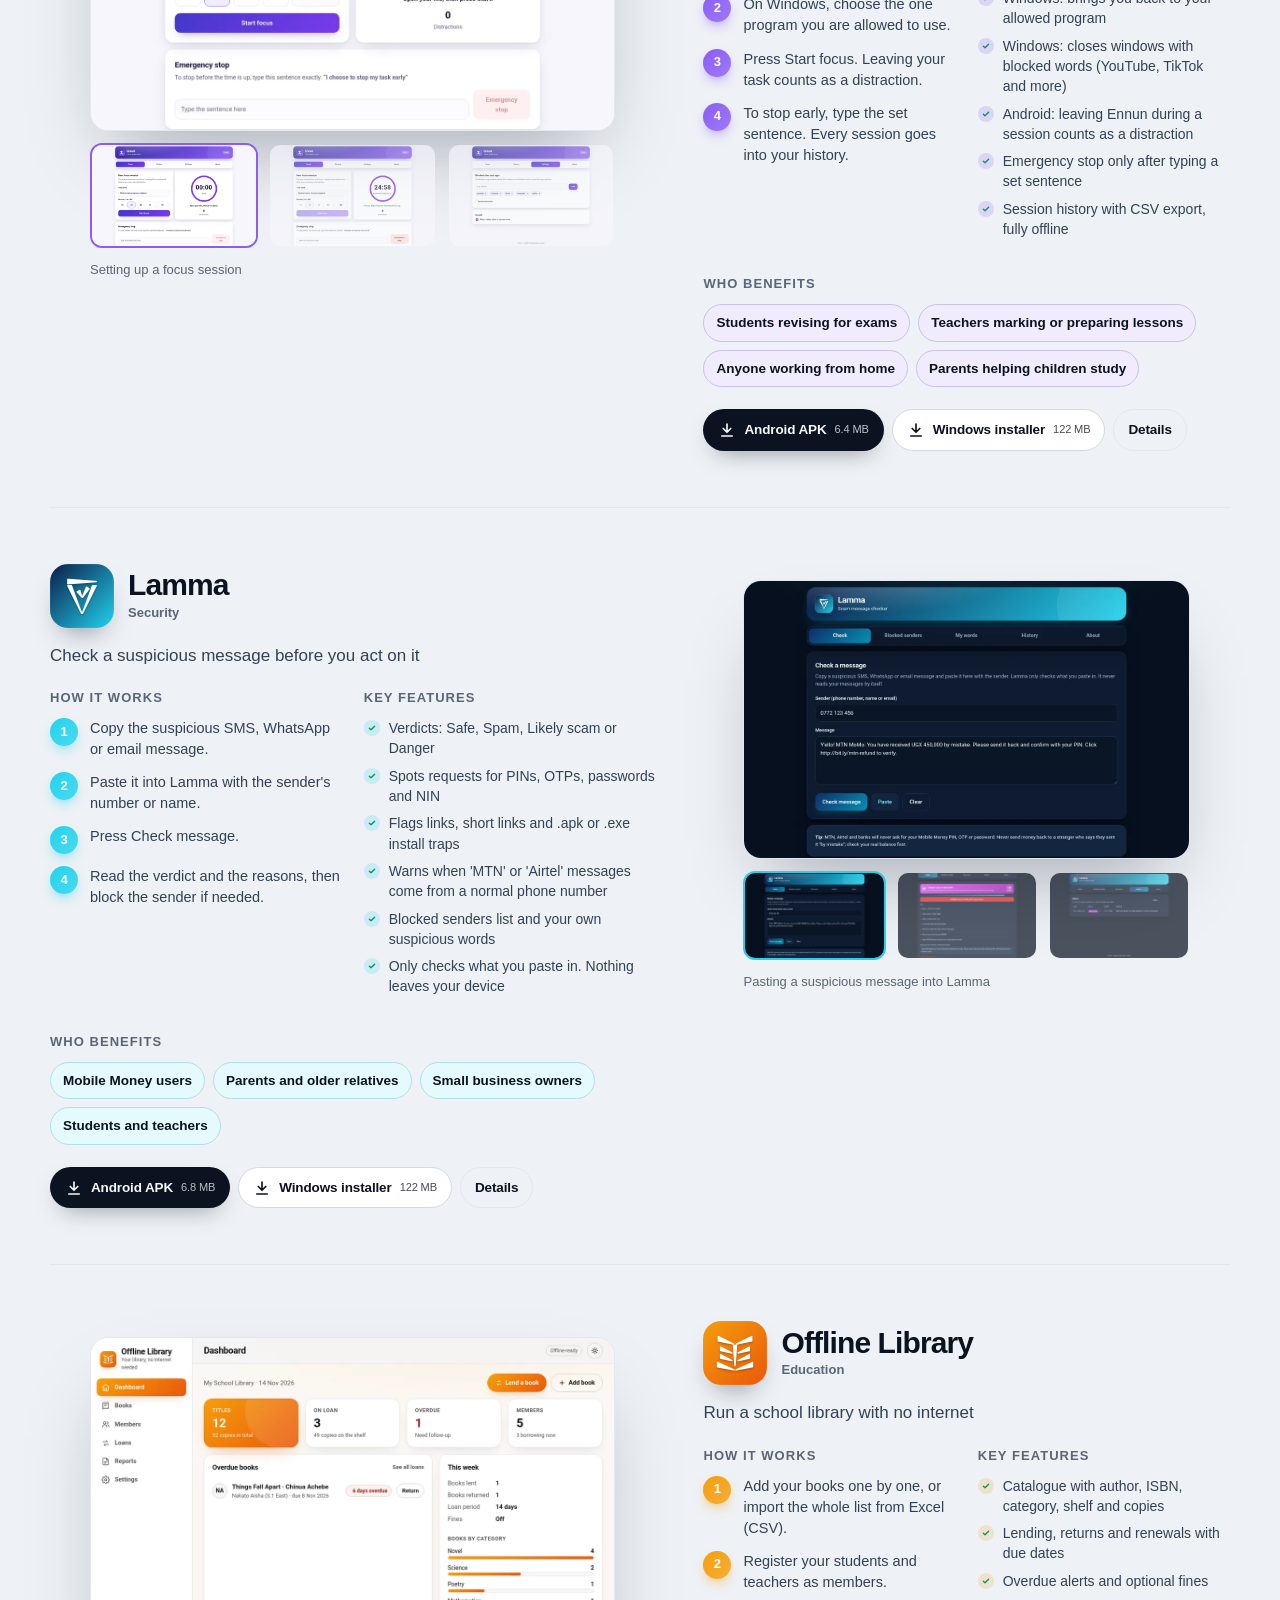
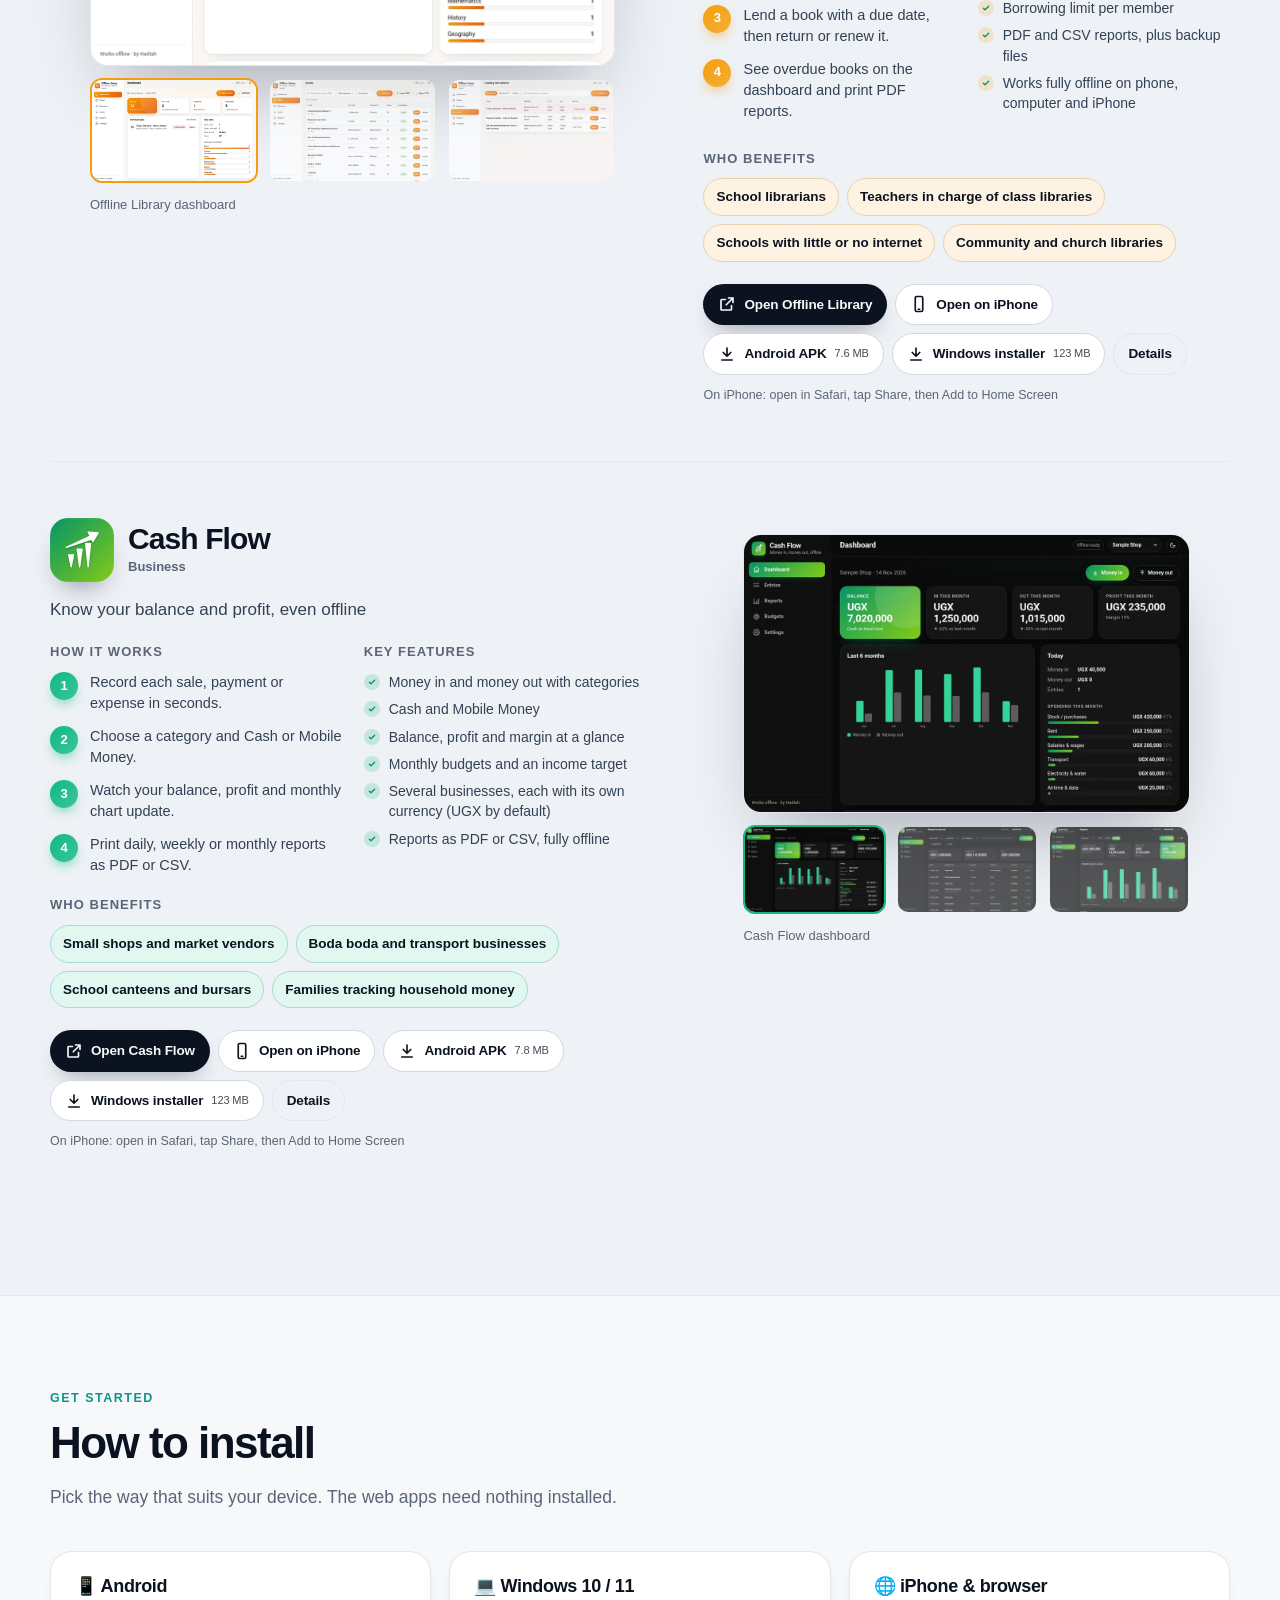
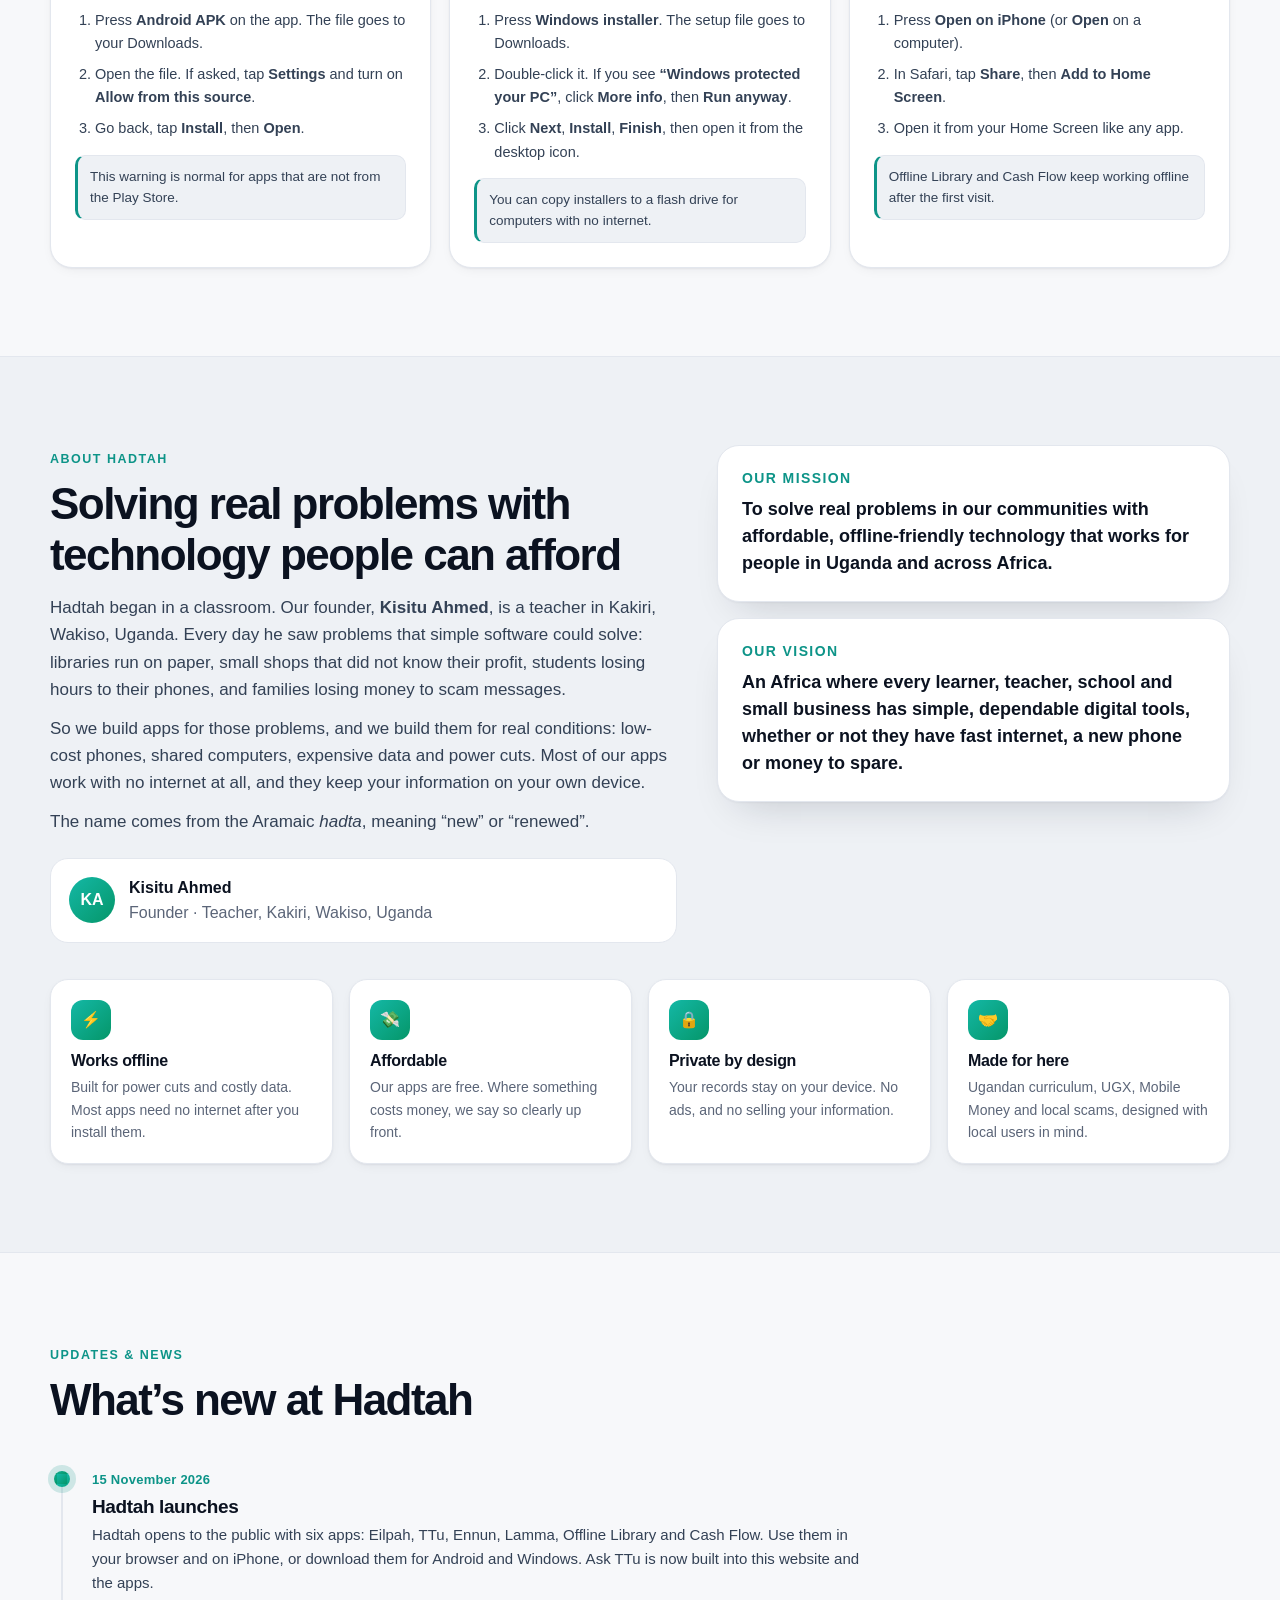
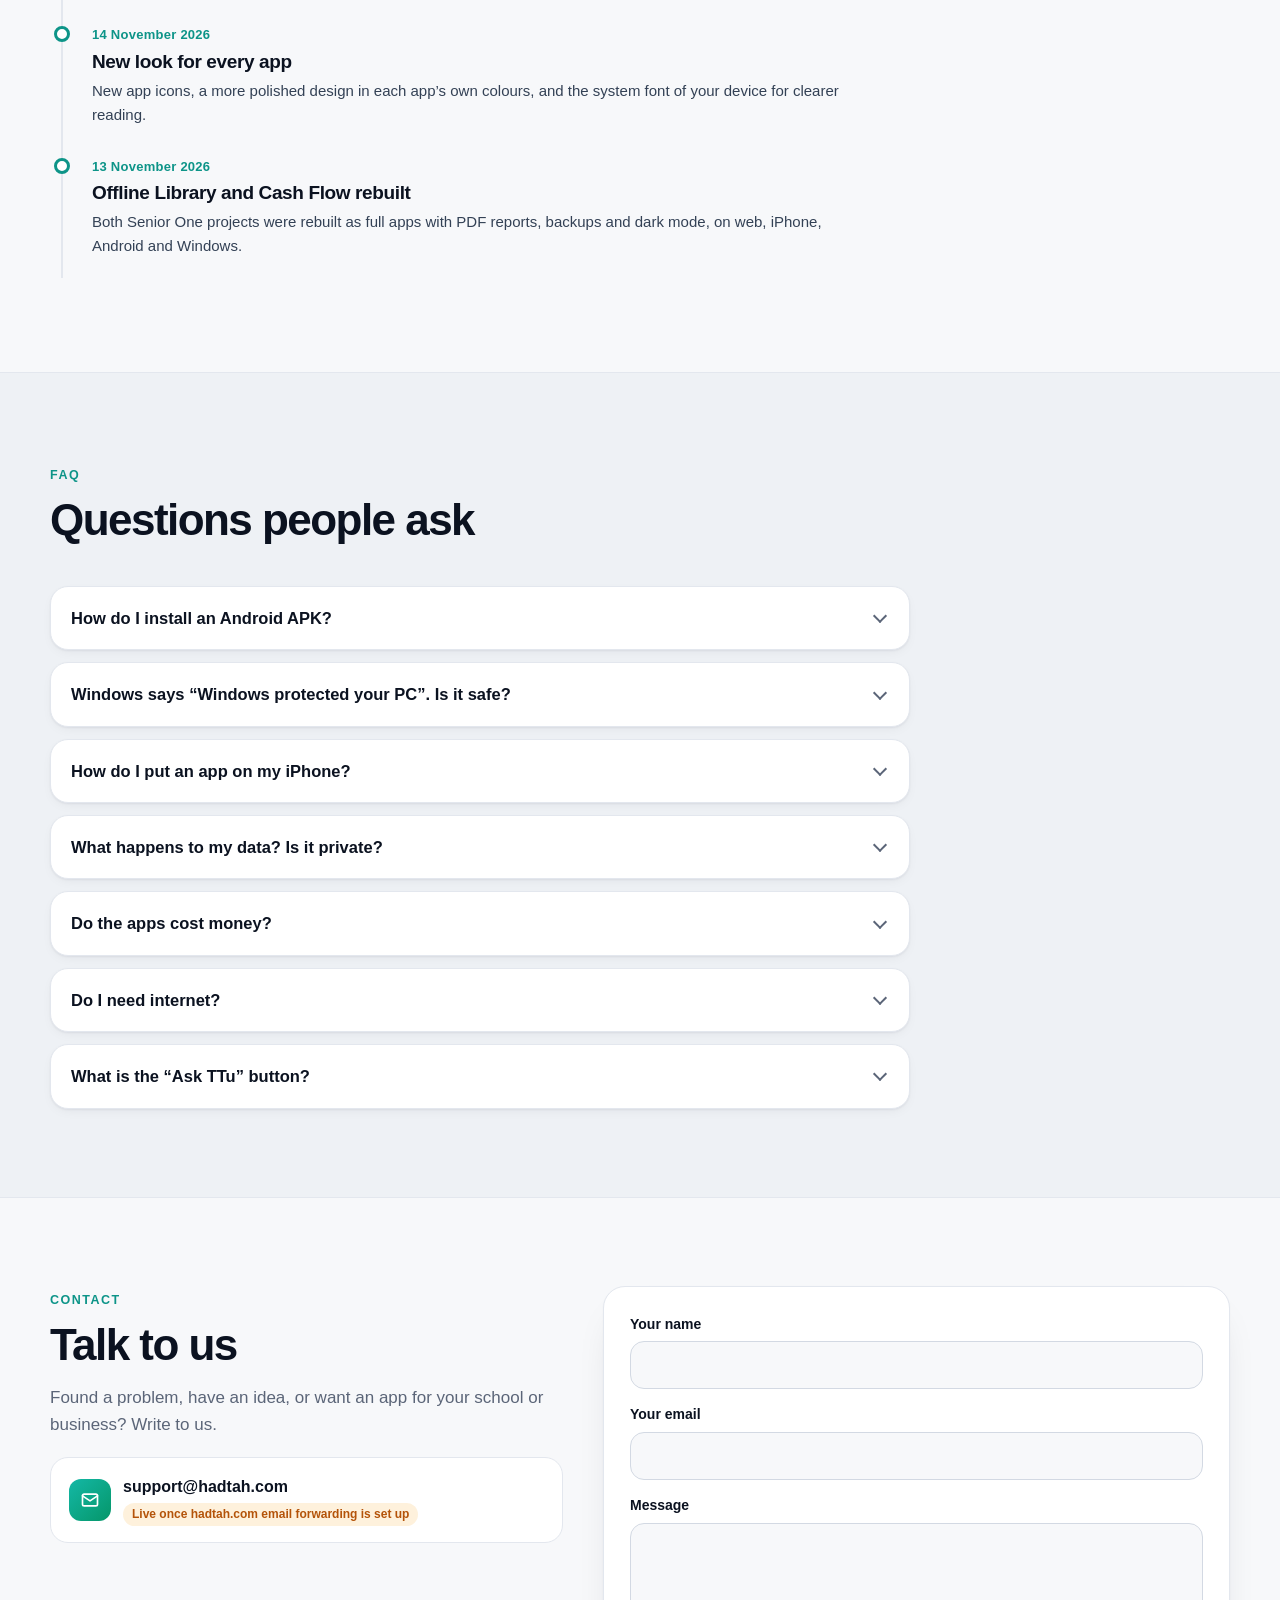
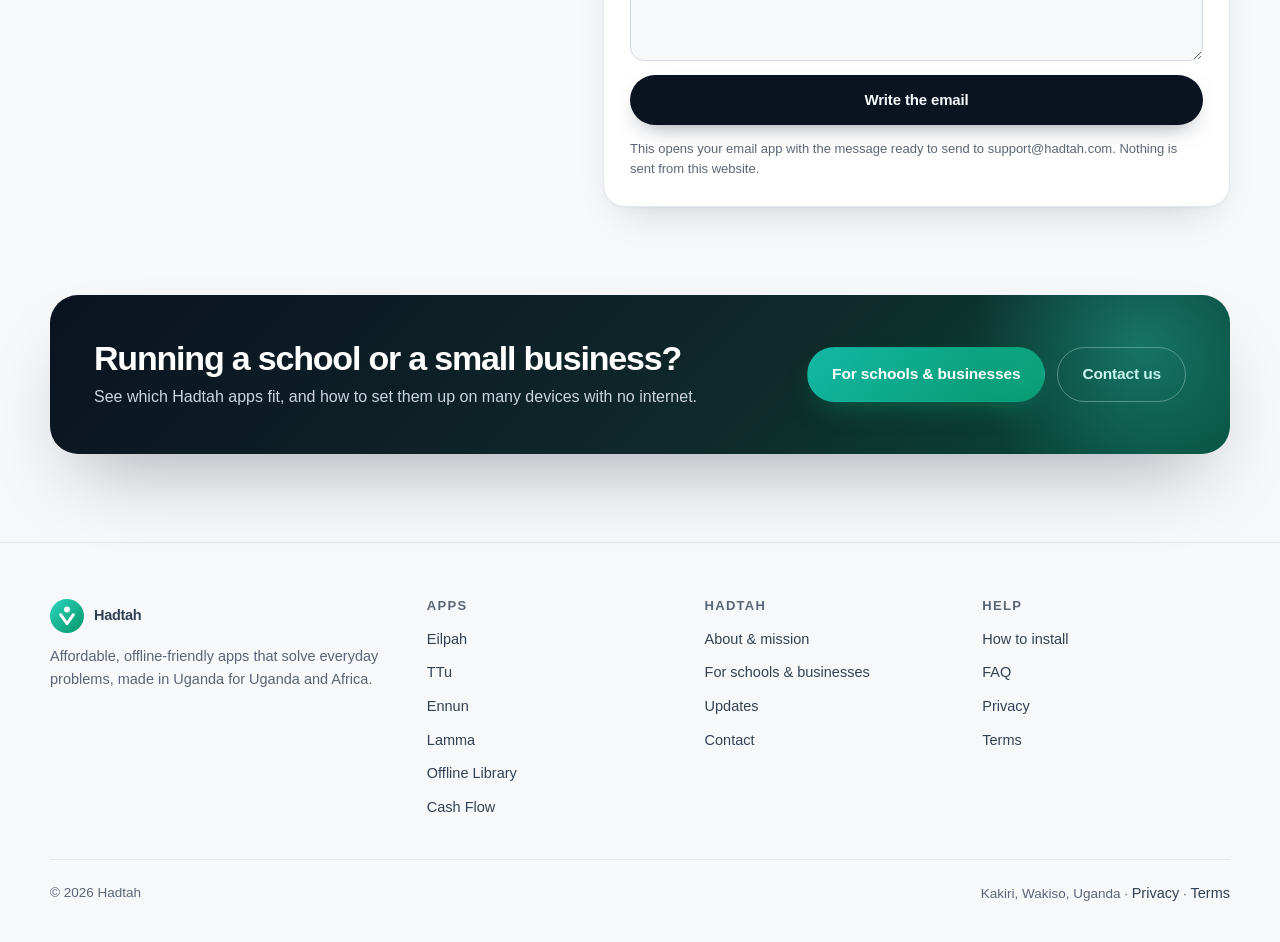
==== commit 5f52c572: "Redesign: premium hero, app showcases with real screenshots, how it works, features, who benefits; A" ====
--- a/index.html
+++ b/index.html
@@ -2,67 +2,77 @@
 <html lang="en">
 <head>
   <meta charset="utf-8">
-  <meta name="viewport" content="width=device-width, initial-scale=1">
-  <title>Hadtah — Free, tested apps for schools and small businesses</title>
-  <meta name="description" content="Download free desktop apps from Hadtah Technologies Limited, Uganda. Every app is tested and proven to work before it is listed.">
+  <meta name="viewport" content="width=device-width, initial-scale=1, viewport-fit=cover">
+  <title>Hadtah — Simple, dependable apps for Uganda and Africa</title>
+  <meta name="description" content="Hadtah makes affordable, offline-friendly apps for students, teachers, schools, small businesses and families in Uganda and across Africa: Eilpah, TTu, Ennun, Lamma, Offline Library and Cash Flow.">
   <meta name="theme-color" content="#0d9488">
+  <meta property="og:title" content="Hadtah — Simple, dependable apps for Uganda and Africa">
+  <meta property="og:description" content="Hadtah makes affordable, offline-friendly apps for students, teachers, schools, small businesses and families in Uganda and across Africa: Eilpah, TTu, Ennun, Lamma, Offline Library and Cash Flow.">
   <link rel="icon" href="favicon.svg" type="image/svg+xml">
   <link rel="stylesheet" href="styles.css">
   <script>
     (function () {
-      var t = localStorage.getItem("hadtah-theme");
+      var t = null; try { t = localStorage.getItem("hadtah-theme"); } catch (e) {}
       if (!t) t = matchMedia("(prefers-color-scheme: dark)").matches ? "dark" : "light";
       document.documentElement.dataset.theme = t;
     })();
   </script>
 </head>
 <body>
-  <a class="skip" href="#apps">Skip to apps</a>
-
+  <a class="skip" href="#main">Skip to content</a>
   <header class="topbar">
     <div class="wrap topbar-inner">
-      <a class="brand" href="#top" aria-label="Hadtah home">
-        <img src="assets/hadtah-logo.svg" alt="" width="36" height="36">
-        <svg class="wordmark" viewBox="-1.5 -1.5 147 23" fill="none" stroke="currentColor" stroke-width="1.8" stroke-linecap="square" role="img" aria-label="HADTAH"><path d="M0 0V20M14 0V20M0 10H14"/><path d="M26 20L33 0L40 20"/><path d="M52 0H57A9 10 0 0 1 57 20H52Z"/><path d="M78 0H92M85 0V20"/><path d="M104 20L111 0L118 20"/><path d="M130 0V20M144 0V20M130 10H144"/></svg>
-      </a>
-      <nav class="nav" aria-label="Main">
-        <a href="#apps">Apps</a>
-        <a href="#install">How to install</a>
-        <a href="#about">About</a>
-        <a href="#contact">Contact</a>
+      <a class="brand" href="index.html#top" aria-label="Hadtah home"><img src="assets/hadtah-logo.svg" alt="" width="34" height="34">Hadtah</a>
+      <nav class="nav" id="nav" aria-label="Main">
+        <a href="index.html#apps">Apps</a>
+        <a href="schools.html">For schools &amp; businesses</a>
+        <a href="index.html#about">About</a>
+        <a href="index.html#updates">Updates</a>
+        <a href="index.html#faq">FAQ</a>
+        <a href="index.html#contact">Contact</a>
       </nav>
+      <button class="icon-btn menu-btn" id="menuBtn" type="button" aria-label="Menu" aria-controls="nav" aria-expanded="false"><svg viewBox="0 0 24 24" width="20" height="20" fill="none" stroke="currentColor" stroke-width="2" stroke-linecap="round"><path d="M4 7h16M4 12h16M4 17h16"/></svg></button>
       <button class="icon-btn" id="themeToggle" type="button" aria-label="Switch light or dark mode">
-        <svg class="sun" viewBox="0 0 24 24" width="20" height="20" fill="none" stroke="currentColor" stroke-width="2" stroke-linecap="round"><circle cx="12" cy="12" r="4"/><path d="M12 2v2M12 20v2M4.9 4.9l1.4 1.4M17.7 17.7l1.4 1.4M2 12h2M20 12h2M4.9 19.1l1.4-1.4M17.7 6.3l1.4-1.4"/></svg>
-        <svg class="moon" viewBox="0 0 24 24" width="20" height="20" fill="none" stroke="currentColor" stroke-width="2" stroke-linecap="round" stroke-linejoin="round"><path d="M21 12.8A9 9 0 1 1 11.2 3a7 7 0 0 0 9.8 9.8z"/></svg>
+        <svg class="sun" viewBox="0 0 24 24" width="19" height="19" fill="none" stroke="currentColor" stroke-width="2" stroke-linecap="round"><circle cx="12" cy="12" r="4"/><path d="M12 2v2M12 20v2M4.9 4.9l1.4 1.4M17.7 17.7l1.4 1.4M2 12h2M20 12h2M4.9 19.1l1.4-1.4M17.7 6.3l1.4-1.4"/></svg>
+        <svg class="moon" viewBox="0 0 24 24" width="19" height="19" fill="none" stroke="currentColor" stroke-width="2" stroke-linecap="round" stroke-linejoin="round"><path d="M21 12.8A9 9 0 1 1 11.2 3a7 7 0 0 0 9.8 9.8z"/></svg>
       </button>
     </div>
   </header>
 
-  <main id="top">
-    <section class="hero">
+  <main id="main">
+    <section class="hero" id="top">
       <div class="wrap hero-inner">
-        <img class="hero-logo" src="assets/hadtah-logo.svg" alt="Hadtah logo" width="88" height="88">
-        <p class="eyebrow">Hadtah Technologies Limited · Uganda</p>
-        <h1>Free, tested apps for schools and small businesses</h1>
-        <p class="lead">Download desktop apps that work offline. Every app here has been tested on real computers and proven to work before we list it.</p>
-        <div class="hero-cta">
-          <a class="btn btn-primary" href="#apps">Browse apps</a>
-          <a class="btn btn-ghost" href="#install">How to install</a>
-        </div>
-        <ul class="trust">
-          <li><span class="dot"></span>Free to download</li>
-          <li><span class="dot"></span>Works offline</li>
-          <li><span class="dot"></span>Tested before listing</li>
-          <li><span class="dot"></span>No ads, no tracking</li>
-        </ul>
+        <div>
+          <span class="eyebrow"><span class="pulse"></span>Launching 15 November 2026 · Made in Uganda</span>
+          <h1>Technology that works <span class="grad">where you are</span>, even offline.</h1>
+          <p class="lead">Hadtah builds simple, affordable apps that solve everyday problems for students, teachers, schools, small businesses and families in Uganda and across Africa.</p>
+          <div class="hero-cta">
+            <a class="btn btn-brand" href="#apps">Explore the apps</a>
+            <a class="btn btn-outline" href="schools.html">For schools &amp; businesses</a>
+          </div>
+          <ul class="trust">
+            <li><svg viewBox="0 0 24 24" width="16" height="16" fill="none" stroke="currentColor" stroke-width="2.4" stroke-linecap="round" stroke-linejoin="round"><path d="M5 12.5l4.5 4.5L19 7.5"/></svg>Free apps</li><li><svg viewBox="0 0 24 24" width="16" height="16" fill="none" stroke="currentColor" stroke-width="2.4" stroke-linecap="round" stroke-linejoin="round"><path d="M5 12.5l4.5 4.5L19 7.5"/></svg>Most work offline</li><li><svg viewBox="0 0 24 24" width="16" height="16" fill="none" stroke="currentColor" stroke-width="2.4" stroke-linecap="round" stroke-linejoin="round"><path d="M5 12.5l4.5 4.5L19 7.5"/></svg>Your data stays on your device</li><li><svg viewBox="0 0 24 24" width="16" height="16" fill="none" stroke="currentColor" stroke-width="2.4" stroke-linecap="round" stroke-linejoin="round"><path d="M5 12.5l4.5 4.5L19 7.5"/></svg>No ads</li>
+          </ul>
+        </div>
+        <div class="hero-art" aria-hidden="true">
+          <div class="orbit"></div><div class="orbit o2"></div>
+          <div class="center"><img src="assets/hadtah-logo.svg" alt=""></div>
+          <img class="float" src="assets/icons/eilpah.png" alt="">
+          <img class="float" src="assets/icons/ttu.png" alt="">
+          <img class="float" src="assets/icons/ennun.png" alt="">
+          <img class="float" src="assets/icons/lamma.png" alt="">
+          <img class="float" src="assets/icons/offline-library.png" alt="">
+          <img class="float" src="assets/icons/cash-flow.png" alt="">
+        </div>
       </div>
     </section>
 
     <section id="apps" class="section">
       <div class="wrap">
-        <div class="section-head">
-          <h2>Apps</h2>
-          <p class="muted">Pick an app, read what it does, then download the installer.</p>
+        <div class="section-head reveal">
+          <span class="kicker">The apps</span>
+          <h2>Six apps, one goal: make everyday life easier</h2>
+          <p>Open in your browser, add to your iPhone, or download for Android and Windows.</p>
         </div>
         <div class="tools">
           <label class="search">
@@ -78,77 +88,164 @@
       </div>
     </section>
 
-    <section id="install" class="section alt">
-      <div class="wrap">
-        <div class="section-head">
+    <section id="showcase" class="section alt">
+      <div class="wrap">
+        <div class="section-head reveal">
+          <span class="kicker">See them working</span>
+          <h2>How each app works</h2>
+          <p>Real screenshots, the steps to get started, and who each app is for.</p>
+        </div>
+        <div id="showcases"></div>
+      </div>
+    </section>
+
+    <section id="install" class="section">
+      <div class="wrap">
+        <div class="section-head reveal">
+          <span class="kicker">Get started</span>
           <h2>How to install</h2>
-          <p class="muted">Windows apps work on Windows 10 and 11, Android apps on most Android phones. Web apps (TTu, Eilpah) just open in your browser.</p>
-          <div class="install-help">
-            <p><b>Windows:</b> if you see <b>“Windows protected your PC”</b> (SmartScreen), click <b>More info</b>, then <b>Run anyway</b>.</p>
-            <p><b>Android:</b> when you open the APK, your phone may ask you to <b>allow installs from this source</b>. Tap <b>Settings</b>, turn it on, go back and tap <b>Install</b>.</p>
-            <p class="muted">Both warnings are normal for new apps that are not yet signed by a store.</p>
-          </div>
-        </div>
-        <ol class="steps">
-          <li><span class="num">1</span><div><h3>Download</h3><p>Press <b>Download</b> on the app you want. The setup file goes to your <b>Downloads</b> folder. You can also copy it to a flash drive to install on PCs with no internet.</p></div></li>
-          <li><span class="num">2</span><div><h3>Open the setup file</h3><p>Double-click the file. If Windows shows <b>“Windows protected your PC”</b>, click <b>More info</b>, then <b>Run anyway</b>. This appears for new apps that are not yet signed; it is normal.</p></div></li>
-          <li><span class="num">3</span><div><h3>Install</h3><p>Click <b>Next</b>, tick <b>Create a desktop shortcut</b>, then <b>Install</b> and <b>Finish</b>.</p></div></li>
-          <li><span class="num">4</span><div><h3>Use it</h3><p>Double-click the new desktop icon. To remove an app later, go to <b>Settings › Apps › Installed apps</b> and choose <b>Uninstall</b>.</p></div></li>
+          <p>Pick the way that suits your device. The web apps need nothing installed.</p>
+        </div>
+        <div class="install-grid">
+          <div class="install-card reveal"><h3>📱 Android</h3><ol>
+            <li>Press <b>Android APK</b> on the app. The file goes to your Downloads.</li>
+            <li>Open the file. If asked, tap <b>Settings</b> and turn on <b>Allow from this source</b>.</li>
+            <li>Go back, tap <b>Install</b>, then <b>Open</b>.</li></ol>
+            <div class="callout">This warning is normal for apps that are not from the Play Store.</div></div>
+          <div class="install-card reveal"><h3>💻 Windows 10 / 11</h3><ol>
+            <li>Press <b>Windows installer</b>. The setup file goes to Downloads.</li>
+            <li>Double-click it. If you see <b>“Windows protected your PC”</b>, click <b>More info</b>, then <b>Run anyway</b>.</li>
+            <li>Click <b>Next</b>, <b>Install</b>, <b>Finish</b>, then open it from the desktop icon.</li></ol>
+            <div class="callout">You can copy installers to a flash drive for computers with no internet.</div></div>
+          <div class="install-card reveal"><h3>🌐 iPhone &amp; browser</h3><ol>
+            <li>Press <b>Open on iPhone</b> (or <b>Open</b> on a computer).</li>
+            <li>In Safari, tap <b>Share</b>, then <b>Add to Home Screen</b>.</li>
+            <li>Open it from your Home Screen like any app.</li></ol>
+            <div class="callout">Offline Library and Cash Flow keep working offline after the first visit.</div></div>
+        </div>
+      </div>
+    </section>
+
+    <section id="about" class="section alt">
+      <div class="wrap">
+        <div class="about-grid">
+          <div class="reveal">
+            <span class="kicker">About Hadtah</span>
+            <h2>Solving real problems with technology people can afford</h2>
+            <p>Hadtah began in a classroom. Our founder, <b>Kisitu Ahmed</b>, is a teacher in Kakiri, Wakiso, Uganda. Every day he saw problems that simple software could solve: libraries run on paper, small shops that did not know their profit, students losing hours to their phones, and families losing money to scam messages.</p>
+            <p>So we build apps for those problems, and we build them for real conditions: low-cost phones, shared computers, expensive data and power cuts. Most of our apps work with no internet at all, and they keep your information on your own device.</p>
+            <p>The name comes from the Aramaic <i>hadta</i>, meaning “new” or “renewed”.</p>
+            <div class="founder"><div class="av">KA</div><div><b>Kisitu Ahmed</b><span class="muted">Founder · Teacher, Kakiri, Wakiso, Uganda</span></div></div>
+          </div>
+          <div class="mv reveal">
+            <div class="mv-card"><h3>Our mission</h3><p>To solve real problems in our communities with affordable, offline-friendly technology that works for people in Uganda and across Africa.</p></div>
+            <div class="mv-card"><h3>Our vision</h3><p>An Africa where every learner, teacher, school and small business has simple, dependable digital tools, whether or not they have fast internet, a new phone or money to spare.</p></div>
+          </div>
+        </div>
+        <div class="values">
+          <div class="value reveal"><div class="vi">⚡</div><h4>Works offline</h4><p>Built for power cuts and costly data. Most apps need no internet after you install them.</p></div>
+          <div class="value reveal"><div class="vi">💸</div><h4>Affordable</h4><p>Our apps are free. Where something costs money, we say so clearly up front.</p></div>
+          <div class="value reveal"><div class="vi">🔒</div><h4>Private by design</h4><p>Your records stay on your device. No ads, and no selling your information.</p></div>
+          <div class="value reveal"><div class="vi">🤝</div><h4>Made for here</h4><p>Ugandan curriculum, UGX, Mobile Money and local scams, designed with local users in mind.</p></div>
+        </div>
+      </div>
+    </section>
+
+    <section id="updates" class="section">
+      <div class="wrap">
+        <div class="section-head reveal">
+          <span class="kicker">Updates &amp; news</span>
+          <h2>What’s new at Hadtah</h2>
+        </div>
+        <ol class="timeline">
+          <li class="big reveal"><time datetime="2026-11-15">15 November 2026</time><h3>Hadtah launches</h3><p>Hadtah opens to the public with six apps: Eilpah, TTu, Ennun, Lamma, Offline Library and Cash Flow. Use them in your browser and on iPhone, or download them for Android and Windows. Ask TTu is now built into this website and the apps.</p></li>
+          <li class="reveal"><time datetime="2026-11-14">14 November 2026</time><h3>New look for every app</h3><p>New app icons, a more polished design in each app’s own colours, and the system font of your device for clearer reading.</p></li>
+          <li class="reveal"><time datetime="2026-11-13">13 November 2026</time><h3>Offline Library and Cash Flow rebuilt</h3><p>Both Senior One projects were rebuilt as full apps with PDF reports, backups and dark mode, on web, iPhone, Android and Windows.</p></li>
         </ol>
       </div>
     </section>
 
-    <section id="about" class="section">
-      <div class="wrap about">
+    <section id="faq" class="section alt">
+      <div class="wrap">
+        <div class="section-head reveal">
+          <span class="kicker">FAQ</span>
+          <h2>Questions people ask</h2>
+        </div>
+        <div class="faq">
+          <details class="reveal"><summary>How do I install an Android APK?</summary><div class="ans"><ol>
+            <li>Press <b>Android APK</b> under the app. The file is saved to your Downloads.</li>
+            <li>Open the file from your notifications or the Files app.</li>
+            <li>If your phone says installs from this source are blocked, tap <b>Settings</b>, turn on <b>Allow from this source</b>, and go back.</li>
+            <li>Tap <b>Install</b>, then <b>Open</b>.</li></ol>
+            <p style="margin-top:10px">This is normal for apps that do not come from the Play Store. Only install APKs downloaded from this website.</p></div></details>
+          <details class="reveal"><summary>Windows says “Windows protected your PC”. Is it safe?</summary><div class="ans"><p>Yes. This SmartScreen message appears for new apps that do not yet have a paid code-signing certificate. Click <b>More info</b>, then <b>Run anyway</b>, and continue the installer. Download installers only from this website.</p></div></details>
+          <details class="reveal"><summary>How do I put an app on my iPhone?</summary><div class="ans"><ol>
+            <li>Press <b>Open on iPhone</b>. It opens the app in Safari.</li>
+            <li>Tap the <b>Share</b> button (the square with an arrow).</li>
+            <li>Scroll down and tap <b>Add to Home Screen</b>, then <b>Add</b>.</li></ol>
+            <p style="margin-top:10px">The app now has its own icon on your Home Screen. Ennun and Lamma are Android and Windows apps.</p></div></details>
+          <details class="reveal"><summary>What happens to my data? Is it private?</summary><div class="ans"><p>Ennun, Lamma, Offline Library and Cash Flow save everything on your own phone or computer. Nothing is sent to us. Use the backup option in the app to keep a copy. TTu and Eilpah are online services: they keep your account and what you need to use them, and nothing is sold or shared for advertising. See our <a href="privacy.html">Privacy page</a>.</p></div></details>
+          <details class="reveal"><summary>Do the apps cost money?</summary><div class="ans"><p>Eilpah, Ennun, Lamma, Offline Library and Cash Flow are free. TTu is free for 15 questions a day and 20 PDF downloads; after that there is an optional weekly plan, shown clearly in TTu before you pay.</p></div></details>
+          <details class="reveal"><summary>Do I need internet?</summary><div class="ans"><p>Not for Ennun, Lamma, Offline Library or Cash Flow once they are installed or opened once. TTu and Eilpah need internet. The <b>Ask TTu</b> button in each app needs internet and shows “Needs internet” when you are offline.</p></div></details>
+          <details class="reveal"><summary>What is the “Ask TTu” button?</summary><div class="ans"><p>It opens TTu, our question-and-answer app, in a panel without leaving the page. If sign-in does not work inside the panel on your browser, use <b>Open in new tab</b>.</p></div></details>
+        </div>
+      </div>
+    </section>
+
+    <section id="contact" class="section">
+      <div class="wrap">
+        <div class="contact">
+          <div class="reveal">
+            <span class="kicker">Contact</span>
+            <h2>Talk to us</h2>
+            <p class="muted" style="font-size:17px">Found a problem, have an idea, or want an app for your school or business? Write to us.</p>
+            <a class="mail-card" href="mailto:support@hadtah.com"><span class="vi"><svg viewBox="0 0 24 24" width="20" height="20" fill="none" stroke="currentColor" stroke-width="2" stroke-linecap="round" stroke-linejoin="round"><rect x="3" y="5" width="18" height="14" rx="2"/><path d="M3 7l9 6 9-6"/></svg></span><span><b id="contactEmail">support@hadtah.com</b><br><span class="pending">Live once hadtah.com email forwarding is set up</span></span></a>
+          </div>
+          <form class="contact-form reveal" id="contactForm">
+            <label>Your name<input name="name" required autocomplete="name"></label>
+            <label>Your email<input name="email" type="email" required autocomplete="email"></label>
+            <label>Message<textarea name="message" rows="5" required></textarea></label>
+            <button class="btn btn-primary" type="submit">Write the email</button>
+            <p class="note muted">This opens your email app with the message ready to send to support@hadtah.com. Nothing is sent from this website.</p>
+          </form>
+        </div>
+      </div>
+    </section>
+
+    <section class="section" style="padding-top:0">
+      <div class="wrap">
+        <div class="band reveal">
+          <div><h2>Running a school or a small business?</h2><p>See which Hadtah apps fit, and how to set them up on many devices with no internet.</p></div>
+          <div class="hero-cta" style="margin:0"><a class="btn btn-brand" href="schools.html">For schools &amp; businesses</a><a class="btn btn-outline" href="#contact">Contact us</a></div>
+        </div>
+      </div>
+    </section>
+  </main>
+
+  <footer class="footer">
+    <div class="wrap">
+      <div class="footer-grid">
         <div>
-          <h2>About Hadtah</h2>
-          <p>Hadtah Technologies Limited is a Ugandan software company. The name comes from the Aramaic <i>hadta</i>, meaning “new” or “renewed”. We build simple, useful software for learners, teachers, schools and small businesses, and we share tested desktop apps here for free.</p>
-          <p>We are also the makers of <a href="https://eilpah.vercel.app" target="_blank" rel="noopener">Eilpah</a>, a learning app for students and teachers.</p>
-        </div>
-        <div class="about-card">
-          <img src="assets/hadtah-logo.svg" alt="" width="64" height="64">
-          <h3>Our promise</h3>
-          <ul class="ticks">
-            <li>Every app is tested on real Windows PCs before it is listed.</li>
-            <li>Each listing shows the date it was last tested.</li>
-            <li>No ads, no trackers, no hidden fees.</li>
-          </ul>
-        </div>
-      </div>
-    </section>
-
-    <section id="contact" class="section alt">
-      <div class="wrap contact">
-        <div>
-          <h2>Contact</h2>
-          <p class="muted">Found a problem, or want an app made for your school or business? Write to us.</p>
-        </div>
-        <form class="contact-form" id="contactForm">
-          <label>Your name<input name="name" required autocomplete="name"></label>
-          <label>Your email<input name="email" type="email" required autocomplete="email"></label>
-          <label>Message<textarea name="message" rows="4" required></textarea></label>
-          <button class="btn btn-primary" type="submit">Send message</button>
-          <p class="note muted">This opens your email app with the message ready to send to <a id="contactEmail" href="mailto:hello@hadtah.com">hello@hadtah.com</a>.</p>
-        </form>
-      </div>
-    </section>
-  </main>
-
-  <footer class="footer">
-    <div class="wrap footer-inner">
-      <div class="brand small">
-        <img src="assets/hadtah-logo.svg" alt="" width="28" height="28">
-        <svg class="wordmark" viewBox="-1.5 -1.5 147 23" fill="none" stroke="currentColor" stroke-width="1.8" stroke-linecap="square" aria-hidden="true"><path d="M0 0V20M14 0V20M0 10H14"/><path d="M26 20L33 0L40 20"/><path d="M52 0H57A9 10 0 0 1 57 20H52Z"/><path d="M78 0H92M85 0V20"/><path d="M104 20L111 0L118 20"/><path d="M130 0V20M144 0V20M130 10H144"/></svg>
-      </div>
-      <p class="muted">© 2026 Hadtah Technologies Limited · Uganda · Makers of <a href="https://eilpah.vercel.app" target="_blank" rel="noopener">Eilpah</a></p>
+          <a class="brand" href="index.html#top"><img src="assets/hadtah-logo.svg" alt="" width="34" height="34">Hadtah</a>
+          <p class="muted" style="margin-top:12px;max-width:340px;font-size:14.5px">Affordable, offline-friendly apps that solve everyday problems, made in Uganda for Uganda and Africa.</p>
+        </div>
+        <div><h4>Apps</h4><ul>
+          <li><a href="index.html#app-eilpah">Eilpah</a></li><li><a href="index.html#app-ttu">TTu</a></li><li><a href="index.html#app-ennun">Ennun</a></li>
+          <li><a href="index.html#app-lamma">Lamma</a></li><li><a href="index.html#app-offline-library">Offline Library</a></li><li><a href="index.html#app-cash-flow">Cash Flow</a></li></ul></div>
+        <div><h4>Hadtah</h4><ul>
+          <li><a href="index.html#about">About &amp; mission</a></li><li><a href="schools.html">For schools &amp; businesses</a></li><li><a href="index.html#updates">Updates</a></li><li><a href="index.html#contact">Contact</a></li></ul></div>
+        <div><h4>Help</h4><ul>
+          <li><a href="index.html#install">How to install</a></li><li><a href="index.html#faq">FAQ</a></li><li><a href="privacy.html">Privacy</a></li><li><a href="terms.html">Terms</a></li></ul></div>
+      </div>
+      <div class="legal"><span>© 2026 Hadtah</span><span>Kakiri, Wakiso, Uganda · <a href="privacy.html">Privacy</a> · <a href="terms.html">Terms</a></span></div>
     </div>
   </footer>
 
-  <dialog id="details" aria-labelledby="dTitle">
-    <div class="dialog-body" id="detailsBody"></div>
-  </dialog>
-
+  <dialog id="details" aria-labelledby="dTitle"><div class="dialog-body" id="detailsBody"></div></dialog>
+  <dialog id="lightbox" aria-label="Screenshot"><button type="button" class="icon-btn close" aria-label="Close" data-close><svg viewBox="0 0 24 24" width="18" height="18" fill="none" stroke="currentColor" stroke-width="2.2" stroke-linecap="round"><path d="M6 6l12 12M18 6L6 18"/></svg></button><img alt=""><p></p></dialog>
   <script src="apps.js"></script>
   <script src="app.js"></script>
+  <script src="site.js"></script>
+  <script src="ask-ttu.js"></script>
 </body>
 </html>
--- a/styles.css
+++ b/styles.css
@@ -1,189 +1,297 @@
-/* Hadtah site styles. Font: system UI stack, the same one the Eilpah app uses (no web font download). */
-:root {
-  --font: system-ui, -apple-system, BlinkMacSystemFont, "Segoe UI", Roboto, "Helvetica Neue", Arial, sans-serif;
-  --teal: #2dd4bf;
-  --teal-600: #0d9488;
-  --teal-700: #0f766e;
-  --emerald: #059669;
-  --navy: #0f1b3d;
-  --bg: #f7faf9;
-  --bg-alt: #eef6f4;
-  --card: #ffffff;
-  --fg: #0b1324;
-  --muted: #55627a;
-  --border: #dbe5e2;
-  --link: #0f766e;
-  --shadow: 0 1px 2px rgb(15 27 61 / .06), 0 8px 24px rgb(15 27 61 / .06);
-  --radius: 18px;
-  --wordmark: var(--navy);
-  color-scheme: light;
+/* Hadtah website. Native system font, light and dark themes, no external requests. */
+:root{
+  --font:-apple-system,BlinkMacSystemFont,'Segoe UI',Roboto,'Helvetica Neue',Arial,'Noto Sans',sans-serif;
+  --brand:#0d9488;--brand-2:#059669;--brand-3:#2dd4bf;--grad:linear-gradient(135deg,#14b8a6 0%,#059669 100%);
+  --bg:#f7f8fa;--bg-2:#eef1f5;--card:#ffffff;--ink:#0b1220;--ink-2:#334155;--muted:#5b6578;--line:#e3e7ee;--line-2:#d3d9e3;
+  --chip:#eef2f6;--shadow-sm:0 1px 2px rgba(15,23,42,.05),0 4px 14px -6px rgba(15,23,42,.10);
+  --shadow:0 1px 2px rgba(15,23,42,.04),0 20px 40px -22px rgba(15,23,42,.22);
+  --shadow-lg:0 40px 80px -30px rgba(15,23,42,.35);
+  --hero-a:rgba(20,184,166,.20);--hero-b:rgba(139,92,246,.14);--hero-c:rgba(245,158,11,.12);
+  --radius:22px;color-scheme:light;
 }
-[data-theme="dark"] {
-  --bg: #0a0f14;
-  --bg-alt: #0e161c;
-  --card: #121b22;
-  --fg: #e8f0ee;
-  --muted: #94a3b0;
-  --border: #22313a;
-  --link: #5eead4;
-  --shadow: 0 1px 2px rgb(0 0 0 / .4), 0 10px 30px rgb(0 0 0 / .35);
-  --wordmark: rgb(255 255 255 / .85);
-  color-scheme: dark;
+[data-theme="dark"]{
+  --bg:#070b14;--bg-2:#0c1220;--card:#0f1626;--ink:#f1f5f9;--ink-2:#cbd5e1;--muted:#94a3b8;--line:#1c2638;--line-2:#2a364c;
+  --chip:#162033;--shadow-sm:0 1px 0 rgba(255,255,255,.03) inset,0 6px 18px -8px rgba(0,0,0,.6);
+  --shadow:0 1px 0 rgba(255,255,255,.04) inset,0 24px 48px -26px rgba(0,0,0,.8);
+  --shadow-lg:0 40px 90px -30px rgba(0,0,0,.9);
+  --hero-a:rgba(20,184,166,.22);--hero-b:rgba(139,92,246,.18);--hero-c:rgba(245,158,11,.10);color-scheme:dark;
 }
-* { box-sizing: border-box; }
-html { scroll-behavior: smooth; scroll-padding-top: 76px; }
-body { margin: 0; font-family: var(--font); background: var(--bg); color: var(--fg); line-height: 1.55; -webkit-font-smoothing: antialiased; overflow-x: hidden; }
-img { max-width: 100%; display: block; }
-a { color: var(--link); }
-h1, h2, h3 { letter-spacing: -0.02em; line-height: 1.15; margin: 0 0 .5rem; }
-h2 { font-size: clamp(1.6rem, 3vw, 2.1rem); }
-h3 { font-size: 1.1rem; }
-p { margin: 0 0 1rem; }
-.muted { color: var(--muted); }
-.wrap { width: min(1160px, 100% - 2.5rem); margin-inline: auto; }
-.sr, .skip:not(:focus) { position: absolute; width: 1px; height: 1px; overflow: hidden; clip: rect(0 0 0 0); white-space: nowrap; }
-.skip:focus { position: fixed; top: 8px; left: 8px; z-index: 100; background: var(--card); padding: .5rem 1rem; border-radius: 8px; }
-:focus-visible { outline: 2px solid var(--teal); outline-offset: 2px; }
-
-/* Top bar */
-.topbar { position: sticky; top: 0; z-index: 20; background: color-mix(in srgb, var(--bg) 82%, transparent); backdrop-filter: saturate(160%) blur(12px); -webkit-backdrop-filter: saturate(160%) blur(12px); border-bottom: 1px solid var(--border); }
-.topbar-inner { display: flex; align-items: center; gap: 1rem; height: 64px; }
-.brand { display: inline-flex; align-items: center; gap: .7rem; text-decoration: none; color: var(--wordmark); }
-.wordmark { height: 15px; width: auto; color: var(--wordmark); }
-.brand.small .wordmark { height: 12px; }
-.nav { margin-left: auto; display: flex; gap: .25rem; }
-.nav a { color: var(--fg); text-decoration: none; font-weight: 500; font-size: .95rem; padding: .45rem .8rem; border-radius: 999px; }
-.nav a:hover { background: var(--bg-alt); }
-.icon-btn { display: inline-grid; place-items: center; width: 40px; height: 40px; border-radius: 999px; border: 1px solid var(--border); background: var(--card); color: var(--fg); cursor: pointer; }
-.icon-btn .moon { display: none; }
-[data-theme="dark"] .icon-btn .sun { display: none; }
-[data-theme="dark"] .icon-btn .moon { display: block; }
-@media (max-width: 760px) { .nav { display: none; } .icon-btn { margin-left: auto; } }
-
-/* Hero */
-.hero { position: relative; overflow: hidden; padding: clamp(3.5rem, 8vw, 6.5rem) 0 clamp(3rem, 6vw, 5rem); text-align: center; }
-.hero::before { content: ""; position: absolute; inset: -40% -10% auto; height: 120%; background: radial-gradient(closest-side, rgb(45 212 191 / .28), transparent 70%), radial-gradient(closest-side at 70% 60%, rgb(5 150 105 / .18), transparent 70%); z-index: -1; pointer-events: none; }
-.hero-inner { max-width: 820px; }
-.hero-logo { margin: 0 auto 1.4rem; width: 88px; height: 88px; filter: drop-shadow(0 12px 28px rgb(13 148 136 / .35)); }
-.eyebrow { text-transform: uppercase; letter-spacing: .14em; font-size: .78rem; font-weight: 600; color: var(--teal-600); margin-bottom: .8rem; }
-[data-theme="dark"] .eyebrow { color: var(--teal); }
-h1 { font-size: clamp(2.1rem, 5.4vw, 3.6rem); font-weight: 750; margin-bottom: 1rem; }
-.lead { font-size: clamp(1.05rem, 1.8vw, 1.2rem); color: var(--muted); max-width: 640px; margin-inline: auto; }
-.hero-cta { display: flex; gap: .75rem; justify-content: center; flex-wrap: wrap; margin-top: 1.8rem; }
-.trust { list-style: none; padding: 0; margin: 2rem 0 0; display: flex; flex-wrap: wrap; justify-content: center; gap: .5rem 1.4rem; color: var(--muted); font-size: .92rem; }
-.trust li { display: inline-flex; align-items: center; gap: .45rem; }
-.dot { width: 8px; height: 8px; border-radius: 50%; background: linear-gradient(135deg, var(--teal), var(--emerald)); }
-
-/* Buttons */
-.btn { white-space: nowrap; display: inline-flex; align-items: center; justify-content: center; gap: .5rem; font: inherit; font-weight: 600; padding: .75rem 1.25rem; border-radius: 12px; border: 1px solid transparent; text-decoration: none; cursor: pointer; transition: transform .15s ease, box-shadow .15s ease, background .15s; }
-.btn:hover { transform: translateY(-1px); }
-.btn-primary { background: var(--teal); color: #0a0a0a; box-shadow: 0 6px 18px rgb(45 212 191 / .35); }
-.btn-primary:hover { background: #5eead4; }
-.btn-ghost { background: var(--card); color: var(--fg); border-color: var(--border); }
-.btn-ghost:hover { border-color: var(--teal-600); }
-.btn-sm { padding: .55rem .95rem; font-size: .92rem; border-radius: 10px; }
-.btn[aria-disabled="true"] { background: var(--bg-alt); color: var(--muted); box-shadow: none; cursor: not-allowed; border-color: var(--border); transform: none; }
-
-/* Sections */
-.section { padding: clamp(3rem, 7vw, 5rem) 0; }
-.section.alt { background: var(--bg-alt); border-block: 1px solid var(--border); }
-.section-head { margin-bottom: 1.6rem; }
-
-/* Tools */
-.tools { display: flex; flex-wrap: wrap; gap: .9rem 1rem; align-items: center; margin-bottom: .6rem; }
-.search { flex: 1 1 280px; max-width: 420px; display: flex; align-items: center; gap: .55rem; padding: 0 .95rem; height: 46px; border: 1px solid var(--border); border-radius: 12px; background: var(--card); color: var(--muted); }
-.search:focus-within { border-color: var(--teal-600); box-shadow: 0 0 0 3px rgb(45 212 191 / .25); }
-.search input { flex: 1; border: 0; outline: 0; background: transparent; color: var(--fg); font: inherit; min-width: 0; }
-.chips { display: flex; flex-wrap: wrap; gap: .45rem; }
-.chip { font: inherit; font-size: .9rem; font-weight: 500; padding: .45rem .9rem; border-radius: 999px; border: 1px solid var(--border); background: var(--card); color: var(--fg); cursor: pointer; }
-.chip:hover { border-color: var(--teal-600); }
-.chip[aria-pressed="true"] { background: var(--teal); border-color: var(--teal); color: #0a0a0a; font-weight: 600; }
-.result-count { font-size: .9rem; margin: .4rem 0 1.1rem; }
-
-/* Cards */
-.grid { display: grid; grid-template-columns: repeat(auto-fill, minmax(260px, 1fr)); gap: 1.1rem; }
-.card { position: relative; display: flex; flex-direction: column; gap: .8rem; padding: 1.3rem; background: var(--card); border: 1px solid var(--border); border-radius: var(--radius); box-shadow: var(--shadow); transition: transform .18s ease, border-color .18s; }
-.card:hover { transform: translateY(-3px); border-color: color-mix(in srgb, var(--teal-600) 55%, var(--border)); }
-.card-top { display: flex; gap: .9rem; align-items: center; }
-.app-icon { width: 56px; height: 56px; border-radius: 14px; flex: none; }
-.card h3 { margin: 0 0 .15rem; }
-.cat { font-size: .8rem; color: var(--muted); }
-.card p { margin: 0; color: var(--muted); font-size: .95rem; flex: 1; }
-.meta { display: flex; flex-wrap: wrap; gap: .35rem .9rem; font-size: .82rem; color: var(--muted); }
-.meta b { color: var(--fg); font-weight: 600; }
-.badges { display: flex; flex-wrap: wrap; gap: .4rem; }
-.badge { display: inline-flex; align-items: center; gap: .35rem; font-size: .76rem; font-weight: 600; padding: .25rem .6rem; border-radius: 999px; }
-.badge.ok { background: rgb(16 185 129 / .12); color: #047857; }
-[data-theme="dark"] .badge.ok { color: #6ee7b7; background: rgb(16 185 129 / .16); }
-.badge.soon { background: rgb(245 158 11 / .14); color: #92400e; }
-[data-theme="dark"] .badge.soon { color: #fcd34d; }
-.badge.feat { background: rgb(45 212 191 / .16); color: var(--teal-700); }
-[data-theme="dark"] .badge.feat { color: var(--teal); }
-.card-actions { display: flex; gap: .5rem; }
-.card-actions .btn { flex: 1; }
-.empty { text-align: center; padding: 2rem; color: var(--muted); }
-
-/* Steps */
-.steps { list-style: none; padding: 0; margin: 0; display: grid; grid-template-columns: repeat(auto-fit, minmax(230px, 1fr)); gap: 1rem; }
-.steps li { display: flex; gap: .9rem; padding: 1.2rem; background: var(--card); border: 1px solid var(--border); border-radius: var(--radius); }
-.steps p { margin: 0; color: var(--muted); font-size: .95rem; }
-.num { flex: none; display: grid; place-items: center; width: 34px; height: 34px; border-radius: 50%; font-weight: 700; color: #fff; background: linear-gradient(135deg, var(--teal), var(--emerald)); }
-
-/* About */
-.about { display: grid; grid-template-columns: 1.4fr 1fr; gap: 2rem; align-items: start; }
-.about p { color: var(--muted); font-size: 1.03rem; }
-.about-card { padding: 1.5rem; background: var(--card); border: 1px solid var(--border); border-radius: var(--radius); box-shadow: var(--shadow); }
-.about-card img { margin-bottom: 1rem; }
-.ticks { list-style: none; padding: 0; margin: 0; display: grid; gap: .6rem; color: var(--muted); }
-.ticks li { padding-left: 1.6rem; position: relative; }
-.ticks li::before { content: "✓"; position: absolute; left: 0; top: 0; font-weight: 800; color: var(--emerald); }
-[data-theme="dark"] .ticks li::before { color: var(--teal); }
-@media (max-width: 760px) { .about { grid-template-columns: 1fr; } }
-
-/* Contact */
-.contact { display: grid; grid-template-columns: 1fr 1.3fr; gap: 2rem; }
-.contact-form { display: grid; gap: .9rem; padding: 1.5rem; background: var(--card); border: 1px solid var(--border); border-radius: var(--radius); }
-.contact-form label { display: grid; gap: .35rem; font-weight: 500; font-size: .92rem; }
-input, textarea, select { font: inherit; color: var(--fg); background: var(--bg); border: 1px solid var(--border); border-radius: 10px; padding: .65rem .8rem; }
-input:focus, textarea:focus, select:focus { outline: none; border-color: var(--teal-600); box-shadow: 0 0 0 3px rgb(45 212 191 / .25); }
-.note { font-size: .85rem; margin: 0; }
-@media (max-width: 760px) { .contact { grid-template-columns: 1fr; } }
-
-/* Footer */
-.footer { padding: 2rem 0; border-top: 1px solid var(--border); }
-.footer-inner { display: flex; flex-wrap: wrap; align-items: center; justify-content: space-between; gap: 1rem; }
-.footer p { margin: 0; font-size: .9rem; }
-
-/* Details dialog */
-dialog { width: min(680px, 100% - 1.5rem); max-height: 90dvh; padding: 0; border: 1px solid var(--border); border-radius: 22px; background: var(--card); color: var(--fg); box-shadow: 0 30px 80px rgb(0 0 0 / .35); }
-dialog::backdrop { background: rgb(5 12 20 / .55); backdrop-filter: blur(3px); }
-.dialog-body { padding: 1.6rem; position: relative; }
-.d-head { display: flex; gap: 1rem; align-items: center; margin-bottom: 1rem; padding-right: 2.5rem; }
-.d-head .app-icon { width: 68px; height: 68px; }
-.close { position: absolute; top: 1rem; right: 1rem; }
-.d-facts { display: grid; grid-template-columns: repeat(auto-fit, minmax(130px, 1fr)); gap: .6rem; margin: 1rem 0 1.2rem; }
-.d-facts div { padding: .7rem .85rem; background: var(--bg-alt); border-radius: 12px; font-size: .85rem; color: var(--muted); }
-.d-facts b { display: block; color: var(--fg); font-size: .95rem; }
-.d-sec { margin-top: 1.3rem; }
-.d-sec h3 { font-size: 1rem; }
-.d-sec p, .d-sec li { color: var(--muted); font-size: .95rem; }
-.d-sec ol { padding-left: 1.2rem; margin: 0; display: grid; gap: .35rem; }
-.callout { padding: .8rem 1rem; border-radius: 12px; background: rgb(245 158 11 / .1); border: 1px solid rgb(245 158 11 / .3); font-size: .9rem; margin-top: .7rem; }
-.changelog { list-style: none; padding: 0; margin: 0; display: grid; gap: .5rem; }
-.changelog li { padding: .6rem .8rem; border-left: 3px solid var(--teal); background: var(--bg-alt); border-radius: 0 10px 10px 0; }
-.d-actions { display: flex; gap: .6rem; flex-wrap: wrap; margin-top: 1.4rem; }
-
-@media (prefers-reduced-motion: reduce) { * { transition: none !important; scroll-behavior: auto !important; } }
-
-/* Multi-download / web-app cards */
-.btn-outline { background: transparent; color: var(--teal-600); border-color: var(--teal-600); }
-.btn-outline:hover { background: rgb(13 148 136 / .08); }
-.btn small { font-weight: 500; opacity: .8; margin-left: .25rem; }
-.card-actions { flex-wrap: wrap; }
-.card-actions .btn { flex: 1 1 auto; white-space: nowrap; }
-.card-note { font-size: .82rem; color: var(--muted, #6b7280); margin: 0 0 .5rem; }
-.d-actions { flex-wrap: wrap; }
-.d-sec h4 { margin: .6rem 0 .2rem; font-size: .95rem; }
-.install-help { max-width: 760px; margin: 1rem auto 0; padding: .9rem 1.1rem; border-radius: 12px; background: rgb(245 158 11 / .1); border: 1px solid rgb(245 158 11 / .3); text-align: left; font-size: .95rem; }
-.install-help p { margin: .3rem 0; }
-.card .card-note { flex: 0 0 auto; font-size: .82rem; }
+*,*::before,*::after{box-sizing:border-box}
+html{scroll-behavior:smooth;scroll-padding-top:84px}
+body{margin:0;font-family:var(--font);font-size:16px;line-height:1.6;color:var(--ink);background:var(--bg);-webkit-font-smoothing:antialiased;-moz-osx-font-smoothing:grayscale;text-rendering:optimizeLegibility}
+img{max-width:100%;display:block}
+a{color:inherit}
+p{margin:0 0 12px}
+h1,h2,h3,h4{margin:0;letter-spacing:-.02em;line-height:1.15}
+.wrap{width:min(1180px,100% - 40px);margin-inline:auto}
+.sr{position:absolute;width:1px;height:1px;overflow:hidden;clip:rect(0 0 0 0)}
+.skip{position:absolute;left:-999px;top:8px;background:var(--ink);color:var(--bg);padding:8px 14px;border-radius:10px;z-index:100}
+.skip:focus{left:8px}
+.muted{color:var(--muted)}
+:focus-visible{outline:2px solid var(--brand);outline-offset:3px;border-radius:8px}
+
+/* ---------- top bar ---------- */
+.topbar{position:sticky;top:0;z-index:50;background:color-mix(in srgb,var(--bg) 78%,transparent);backdrop-filter:saturate(1.6) blur(18px);-webkit-backdrop-filter:saturate(1.6) blur(18px);border-bottom:1px solid color-mix(in srgb,var(--line) 70%,transparent)}
+.topbar-inner{display:flex;align-items:center;gap:18px;height:66px}
+.brand{display:flex;align-items:center;gap:10px;text-decoration:none;color:var(--ink);font-weight:750;font-size:19px;letter-spacing:-.02em}
+.brand img{width:34px;height:34px}
+.nav{display:flex;gap:4px;margin-left:auto}
+.nav a{text-decoration:none;color:var(--ink-2);font-size:14.5px;font-weight:550;padding:8px 12px;border-radius:999px;transition:background .2s,color .2s}
+.nav a:hover{background:var(--chip);color:var(--ink)}
+.icon-btn{display:inline-grid;place-items:center;width:40px;height:40px;border-radius:999px;border:1px solid var(--line);background:var(--card);color:var(--ink);cursor:pointer;transition:border-color .2s,transform .2s}
+.icon-btn:hover{border-color:var(--line-2);transform:translateY(-1px)}
+.icon-btn .moon{display:none}
+[data-theme="dark"] .icon-btn .moon{display:block}
+[data-theme="dark"] .icon-btn .sun{display:none}
+.menu-btn{display:none}
+@media (max-width:900px){
+  .nav{position:fixed;inset:66px 0 auto 0;flex-direction:column;gap:2px;padding:12px 20px 18px;background:var(--bg);border-bottom:1px solid var(--line);box-shadow:var(--shadow);transform:translateY(-8px);opacity:0;pointer-events:none;transition:.2s}
+  .nav.open{transform:none;opacity:1;pointer-events:auto}
+  .nav a{padding:12px 14px;font-size:16px}
+  .menu-btn{display:inline-grid;margin-left:auto}
+  #themeToggle{margin-left:0}
+}
+
+/* ---------- buttons ---------- */
+.btn{display:inline-flex;align-items:center;justify-content:center;gap:8px;font:inherit;font-weight:650;font-size:15px;letter-spacing:-.01em;padding:12px 20px;border-radius:999px;border:1px solid transparent;text-decoration:none;cursor:pointer;transition:transform .18s,box-shadow .2s,background .2s,border-color .2s,color .2s;white-space:nowrap}
+.btn:hover{transform:translateY(-1px)}
+.btn small{font-weight:500;opacity:.75;font-size:.82em}
+.btn-primary{background:var(--ink);color:var(--bg);box-shadow:0 10px 24px -12px rgba(15,23,42,.55)}
+.btn-brand{background:var(--grad);color:#fff;box-shadow:0 12px 28px -12px rgba(5,150,105,.6)}
+.btn-outline{background:var(--card);color:var(--ink);border-color:var(--line-2)}
+.btn-outline:hover{border-color:var(--ink-2)}
+.btn-ghost{background:transparent;color:var(--ink);border-color:var(--line)}
+.btn-ghost:hover{background:var(--chip)}
+.btn-sm{padding:9px 14px;font-size:13.5px}
+.btn[aria-disabled="true"]{opacity:.5;pointer-events:none}
+
+/* ---------- hero ---------- */
+.hero{position:relative;overflow:hidden;padding:84px 0 72px}
+.hero::before{content:"";position:absolute;inset:-10% -10% 0 -10%;-webkit-mask-image:linear-gradient(#000 55%,transparent);mask-image:linear-gradient(#000 55%,transparent);background:
+  radial-gradient(600px 380px at 15% 20%,var(--hero-a),transparent 70%),
+  radial-gradient(520px 360px at 85% 10%,var(--hero-b),transparent 70%),
+  radial-gradient(600px 400px at 65% 70%,var(--hero-c),transparent 70%);filter:blur(10px);z-index:-1;animation:drift 18s ease-in-out infinite alternate}
+.hero::after{content:"";position:absolute;inset:0;background-image:linear-gradient(var(--line) 1px,transparent 1px),linear-gradient(90deg,var(--line) 1px,transparent 1px);background-size:56px 56px;mask-image:radial-gradient(ellipse at 50% 0%,#000 10%,transparent 65%);-webkit-mask-image:radial-gradient(ellipse at 50% 0%,#000 10%,transparent 65%);opacity:.45;z-index:-1}
+@keyframes drift{to{transform:translate3d(0,24px,0) scale(1.05)}}
+.hero-inner{display:grid;grid-template-columns:1.1fr .9fr;gap:48px;align-items:center}
+.eyebrow{display:inline-flex;align-items:center;gap:8px;font-size:13px;font-weight:650;color:var(--ink-2);background:color-mix(in srgb,var(--card) 80%,transparent);border:1px solid var(--line);padding:6px 12px 6px 8px;border-radius:999px;margin-bottom:22px;box-shadow:var(--shadow-sm)}
+.eyebrow .pulse{width:8px;height:8px;border-radius:50%;background:#10b981;box-shadow:0 0 0 0 rgba(16,185,129,.6);animation:pulse 2.4s infinite}
+@keyframes pulse{70%{box-shadow:0 0 0 8px rgba(16,185,129,0)}100%{box-shadow:0 0 0 0 rgba(16,185,129,0)}}
+.hero h1{font-size:clamp(38px,5.6vw,66px);font-weight:800;letter-spacing:-.045em;line-height:1.02;margin-bottom:22px}
+.hero h1 .grad{background:linear-gradient(120deg,#0d9488,#059669 40%,#7c3aed 100%);-webkit-background-clip:text;background-clip:text;color:transparent}
+[data-theme="dark"] .hero h1 .grad{background:linear-gradient(120deg,#2dd4bf,#34d399 40%,#a78bfa 100%);-webkit-background-clip:text;background-clip:text}
+.lead{font-size:clamp(17px,1.6vw,19.5px);color:var(--ink-2);max-width:580px;margin-bottom:30px;line-height:1.6}
+.hero-cta{display:flex;flex-wrap:wrap;gap:12px;margin-bottom:30px}
+.hero-cta .btn{padding:14px 24px;font-size:15.5px}
+.trust{display:flex;flex-wrap:wrap;gap:10px 22px;list-style:none;margin:0;padding:0;color:var(--muted);font-size:14px;font-weight:550}
+.trust li{display:flex;align-items:center;gap:8px}
+.trust svg{color:var(--brand)}
+.hero-art{position:relative;aspect-ratio:1/1;max-width:480px;justify-self:center;width:100%}
+.orbit{position:absolute;inset:8%;border-radius:50%;border:1px dashed var(--line-2)}
+.orbit.o2{inset:24%}
+.hero-art .center{position:absolute;inset:36%;display:grid;place-items:center;border-radius:32%;background:var(--card);box-shadow:var(--shadow-lg);border:1px solid var(--line)}
+.hero-art .center img{width:62%}
+.float{position:absolute;width:22%;border-radius:24%;box-shadow:0 22px 40px -18px rgba(15,23,42,.45);animation:float 6s ease-in-out infinite}
+.float:nth-child(4){top:4%;left:38%;animation-delay:-1s}
+.float:nth-child(5){top:24%;right:2%;animation-delay:-2s}
+.float:nth-child(6){bottom:16%;right:6%;animation-delay:-3s}
+.float:nth-child(7){bottom:2%;left:36%;animation-delay:-4s}
+.float:nth-child(8){bottom:18%;left:2%;animation-delay:-5s}
+.float:nth-child(9){top:22%;left:4%;animation-delay:-2.5s}
+@keyframes float{50%{transform:translateY(-10px)}}
+@media (max-width:900px){.hero{padding:48px 0 40px}.hero-inner{grid-template-columns:1fr;gap:28px}.hero-art{max-width:250px;order:-1}}
+@media (prefers-reduced-motion:reduce){*{animation:none!important;transition:none!important}html{scroll-behavior:auto}}
+
+/* ---------- sections ---------- */
+.section{padding:88px 0}
+.section.alt{background:var(--bg-2);border-block:1px solid var(--line)}
+.section-head{max-width:720px;margin-bottom:40px}
+.section-head.center{margin-inline:auto;text-align:center}
+.kicker{display:inline-block;font-size:12.5px;font-weight:750;letter-spacing:.12em;text-transform:uppercase;color:var(--brand);margin-bottom:10px}
+[data-theme="dark"] .kicker{color:var(--brand-3)}
+.section h2{font-size:clamp(30px,3.6vw,44px);font-weight:800;letter-spacing:-.035em;margin-bottom:14px}
+.section-head p{font-size:17.5px;color:var(--muted)}
+.reveal{opacity:0;transform:translateY(18px);transition:opacity .7s cubic-bezier(.2,.7,.2,1),transform .7s cubic-bezier(.2,.7,.2,1)}
+.reveal.in{opacity:1;transform:none}
+@media (max-width:700px){.section{padding:60px 0}}
+
+/* ---------- app grid ---------- */
+.tools{display:flex;flex-wrap:wrap;gap:12px;align-items:center;margin-bottom:12px}
+.search{flex:1 1 260px;display:flex;align-items:center;gap:10px;background:var(--card);border:1px solid var(--line);border-radius:999px;padding:0 16px;box-shadow:var(--shadow-sm);color:var(--muted)}
+.search input{flex:1;border:0;background:transparent;font:inherit;color:var(--ink);padding:12px 0;outline:none}
+.chips{display:flex;flex-wrap:wrap;gap:8px}
+.chip{font:inherit;font-size:13.5px;font-weight:600;padding:8px 14px;border-radius:999px;border:1px solid var(--line);background:var(--card);color:var(--ink-2);cursor:pointer;transition:.2s}
+.chip[aria-pressed="true"]{background:var(--ink);color:var(--bg);border-color:var(--ink)}
+.result-count{font-size:13.5px;margin:6px 0 18px}
+.grid{display:grid;grid-template-columns:repeat(auto-fill,minmax(340px,1fr));gap:22px}
+@media (max-width:420px){.grid{grid-template-columns:1fr}}
+.card{position:relative;display:flex;flex-direction:column;background:var(--card);border:1px solid var(--line);border-radius:var(--radius);padding:24px;box-shadow:var(--shadow);transition:transform .25s cubic-bezier(.2,.7,.2,1),box-shadow .25s,border-color .25s;overflow:hidden;isolation:isolate}
+.card::before{content:"";position:absolute;inset:-1px -1px auto -1px;height:140px;background:radial-gradient(420px 140px at 20% 0%,color-mix(in srgb,var(--accent,#14b8a6) 22%,transparent),transparent 70%);z-index:-1;opacity:.9}
+.card:hover{transform:translateY(-4px);box-shadow:var(--shadow-lg);border-color:color-mix(in srgb,var(--accent,#14b8a6) 35%,var(--line))}
+.card-top{display:flex;gap:14px;align-items:center;margin-bottom:14px}
+.app-icon{width:60px;height:60px;border-radius:16px;box-shadow:0 12px 24px -12px rgba(15,23,42,.5);flex:none}
+.card h3{font-size:21px;font-weight:750}
+.cat{font-size:13px;color:var(--muted);font-weight:600}
+.card .tagline{font-weight:650;color:var(--ink);margin-bottom:6px;font-size:15.5px}
+.card p.desc{color:var(--muted);font-size:14.5px;margin-bottom:14px}
+.mini-feats{list-style:none;padding:0;margin:0 0 16px;display:grid;gap:7px}
+.mini-feats li{display:flex;gap:9px;font-size:14px;color:var(--ink-2);line-height:1.45}
+.mini-feats li::before{content:"";flex:none;width:16px;height:16px;margin-top:2px;border-radius:50%;background:color-mix(in srgb,var(--accent,#14b8a6) 18%,transparent) url("data:image/svg+xml,%3Csvg xmlns='http://www.w3.org/2000/svg' viewBox='0 0 16 16'%3E%3Cpath d='M4.5 8.2l2.2 2.2 4.8-4.8' fill='none' stroke='%23059669' stroke-width='1.8' stroke-linecap='round' stroke-linejoin='round'/%3E%3C/svg%3E") center/12px no-repeat}
+.meta{display:flex;flex-wrap:wrap;gap:6px;margin-bottom:14px}
+.meta span{font-size:12.5px;color:var(--ink-2);background:var(--chip);border-radius:999px;padding:4px 10px}
+.badges{display:flex;flex-wrap:wrap;gap:6px}
+.badge{font-size:12px;font-weight:650;padding:3px 9px;border-radius:999px;background:var(--chip);color:var(--ink-2)}
+.card-note{font-size:13px;color:var(--muted);background:var(--bg-2);border:1px solid var(--line);border-radius:12px;padding:8px 12px;margin-bottom:14px}
+.card-actions{display:flex;flex-wrap:wrap;gap:8px;margin-top:auto}
+.ios-tip{font-size:12.5px;color:var(--muted);margin:10px 0 0}
+.empty{text-align:center;color:var(--muted);padding:30px}
+
+/* ---------- app showcases ---------- */
+.showcase{display:grid;grid-template-columns:1.15fr 1fr;gap:48px;align-items:start;padding:56px 0;border-top:1px solid var(--line)}
+.showcase:first-of-type{border-top:0;padding-top:8px}
+.showcase.flip .gallery{order:2}
+.sc-head{display:flex;align-items:center;gap:14px;margin-bottom:14px}
+.sc-head img{width:64px;height:64px;border-radius:18px;box-shadow:0 14px 28px -14px rgba(15,23,42,.55)}
+.sc-head h3{font-size:30px;font-weight:800;letter-spacing:-.03em}
+.sc-tag{font-size:17px;color:var(--ink-2);margin-bottom:22px}
+.sc-cols{display:grid;grid-template-columns:1fr 1fr;gap:22px;margin-bottom:22px}
+.sc-block h4{font-size:13px;font-weight:750;letter-spacing:.08em;text-transform:uppercase;color:var(--muted);margin-bottom:12px}
+.how{list-style:none;padding:0;margin:0;counter-reset:s;display:grid;gap:12px}
+.how li{counter-increment:s;display:grid;grid-template-columns:30px 1fr;gap:10px;font-size:14.5px;color:var(--ink-2);line-height:1.45}
+.how li::before{content:counter(s);display:grid;place-items:center;width:28px;height:28px;border-radius:50%;font-weight:750;font-size:13px;color:#fff;background:var(--accent-grad,var(--grad));box-shadow:0 6px 14px -6px var(--accent,#059669)}
+.who{display:flex;flex-wrap:wrap;gap:8px;margin:0;padding:0;list-style:none}
+.who li{font-size:13.5px;font-weight:600;padding:7px 12px;border-radius:999px;background:color-mix(in srgb,var(--accent,#14b8a6) 12%,var(--card));border:1px solid color-mix(in srgb,var(--accent,#14b8a6) 28%,var(--line));color:var(--ink)}
+.gallery{display:grid;gap:12px}
+.gallery .main{border-radius:18px;overflow:hidden;border:1px solid var(--line);box-shadow:var(--shadow-lg);background:var(--card);cursor:zoom-in;aspect-ratio:16/10}
+.gallery .main img{width:100%;height:100%;object-fit:cover;transition:transform .5s}
+.gallery .main:hover img{transform:scale(1.02)}
+.thumbs{display:grid;grid-template-columns:repeat(3,1fr);gap:10px}
+.thumbs button{padding:0;border:2px solid transparent;border-radius:12px;overflow:hidden;cursor:pointer;background:none;aspect-ratio:16/10;opacity:.7;transition:.2s}
+.thumbs button[aria-current="true"]{border-color:var(--accent,#14b8a6);opacity:1}
+.thumbs button:hover{opacity:1}
+.thumbs img{width:100%;height:100%;object-fit:cover}
+.gallery figcaption{font-size:13px;color:var(--muted)}
+.sc-actions{display:flex;flex-wrap:wrap;gap:8px}
+@media (max-width:900px){.showcase,.showcase.flip{grid-template-columns:1fr;gap:26px}.showcase.flip .gallery{order:0}.sc-cols{grid-template-columns:1fr}}
+
+/* ---------- about / mission ---------- */
+.about-grid{display:grid;grid-template-columns:1.1fr .9fr;gap:40px;align-items:start}
+.about-grid p{font-size:17px;color:var(--ink-2)}
+.mv{display:grid;gap:16px}
+.mv-card{background:var(--card);border:1px solid var(--line);border-radius:var(--radius);padding:24px;box-shadow:var(--shadow)}
+.mv-card h3{font-size:14px;letter-spacing:.1em;text-transform:uppercase;color:var(--brand);margin-bottom:10px}
+[data-theme="dark"] .mv-card h3{color:var(--brand-3)}
+.mv-card p{font-size:18px;color:var(--ink);font-weight:550;line-height:1.5;margin:0}
+.values{display:grid;grid-template-columns:repeat(4,1fr);gap:16px;margin-top:36px}
+.value{background:var(--card);border:1px solid var(--line);border-radius:18px;padding:20px;box-shadow:var(--shadow-sm)}
+.value .vi{width:40px;height:40px;border-radius:12px;display:grid;place-items:center;background:var(--grad);color:#fff;margin-bottom:12px}
+.value h4{font-size:16px;margin-bottom:6px}
+.value p{font-size:14px;color:var(--muted);margin:0}
+.founder{display:flex;gap:14px;align-items:center;margin-top:22px;padding:16px 18px;background:var(--card);border:1px solid var(--line);border-radius:18px}
+.founder .av{width:46px;height:46px;border-radius:50%;display:grid;place-items:center;background:var(--grad);color:#fff;font-weight:800}
+.founder b{display:block}
+@media (max-width:900px){.about-grid{grid-template-columns:1fr}.values{grid-template-columns:1fr 1fr}}
+@media (max-width:520px){.values{grid-template-columns:1fr}}
+
+/* ---------- audiences ---------- */
+.aud{display:grid;grid-template-columns:repeat(3,1fr);gap:18px}
+.aud .value{padding:24px}
+.aud .apps-row{display:flex;gap:6px;margin-top:14px}
+.aud .apps-row img{width:30px;height:30px;border-radius:9px}
+@media (max-width:900px){.aud{grid-template-columns:1fr}}
+
+/* ---------- install ---------- */
+.install-grid{display:grid;grid-template-columns:repeat(3,1fr);gap:18px}
+.install-card{background:var(--card);border:1px solid var(--line);border-radius:var(--radius);padding:24px;box-shadow:var(--shadow-sm)}
+.install-card h3{font-size:18px;margin-bottom:12px;display:flex;align-items:center;gap:10px}
+.install-card ol{margin:0;padding-left:20px;color:var(--ink-2);font-size:14.5px;display:grid;gap:8px}
+.callout{margin-top:14px;font-size:13.5px;color:var(--ink-2);background:var(--bg-2);border:1px solid var(--line);border-left:3px solid var(--brand);border-radius:10px;padding:10px 12px}
+@media (max-width:900px){.install-grid{grid-template-columns:1fr}}
+
+/* ---------- updates ---------- */
+.timeline{list-style:none;margin:0;padding:0;position:relative;max-width:820px}
+.timeline::before{content:"";position:absolute;left:11px;top:6px;bottom:6px;width:2px;background:var(--line)}
+.timeline li{position:relative;padding:0 0 26px 42px}
+.timeline li::before{content:"";position:absolute;left:4px;top:5px;width:16px;height:16px;border-radius:50%;background:var(--card);border:3px solid var(--brand)}
+.timeline li.big::before{background:var(--grad);border-color:transparent;box-shadow:0 0 0 6px color-mix(in srgb,var(--brand) 18%,transparent)}
+.timeline time{font-size:13px;font-weight:700;color:var(--brand);letter-spacing:.02em}
+[data-theme="dark"] .timeline time{color:var(--brand-3)}
+.timeline h3{font-size:19px;margin:4px 0 6px}
+.timeline p{color:var(--ink-2);font-size:15px;margin:0}
+
+/* ---------- FAQ ---------- */
+.faq{max-width:860px;display:grid;gap:12px}
+.faq details{background:var(--card);border:1px solid var(--line);border-radius:18px;padding:0 20px;box-shadow:var(--shadow-sm);transition:border-color .2s}
+.faq details[open]{border-color:var(--line-2)}
+.faq summary{list-style:none;cursor:pointer;padding:18px 30px 18px 0;font-weight:650;font-size:16.5px;position:relative}
+.faq summary::-webkit-details-marker{display:none}
+.faq summary::after{content:"";position:absolute;right:4px;top:50%;width:10px;height:10px;border-right:2px solid var(--muted);border-bottom:2px solid var(--muted);transform:translateY(-70%) rotate(45deg);transition:transform .2s}
+.faq details[open] summary::after{transform:translateY(-30%) rotate(-135deg)}
+.faq .ans{padding:0 0 18px;color:var(--ink-2);font-size:15px}
+.faq .ans ol{margin:6px 0 0;padding-left:20px}
+
+/* ---------- contact ---------- */
+.contact{display:grid;grid-template-columns:.9fr 1.1fr;gap:40px;align-items:start}
+.contact-form{background:var(--card);border:1px solid var(--line);border-radius:var(--radius);padding:26px;box-shadow:var(--shadow);display:grid;gap:14px}
+.contact-form label{display:grid;gap:6px;font-size:14px;font-weight:650}
+.contact-form input,.contact-form textarea{font:inherit;font-weight:400;color:var(--ink);background:var(--bg);border:1px solid var(--line-2);border-radius:14px;padding:12px 14px;outline:none;transition:border-color .2s,box-shadow .2s}
+.contact-form input:focus,.contact-form textarea:focus{border-color:var(--brand);box-shadow:0 0 0 4px color-mix(in srgb,var(--brand) 18%,transparent)}
+.contact-form .note{font-size:13px;margin:0}
+.mail-card{display:flex;gap:12px;align-items:center;padding:16px 18px;border-radius:18px;background:var(--card);border:1px solid var(--line);margin-top:18px;text-decoration:none}
+.mail-card .vi{width:42px;height:42px;border-radius:12px;display:grid;place-items:center;background:var(--grad);color:#fff;flex:none}
+.pending{display:inline-block;font-size:12px;font-weight:650;color:#b45309;background:rgba(245,158,11,.14);border-radius:999px;padding:2px 9px;margin-top:4px}
+[data-theme="dark"] .pending{color:#fbbf24}
+@media (max-width:900px){.contact{grid-template-columns:1fr}}
+
+/* ---------- CTA band + footer ---------- */
+.band{position:relative;overflow:hidden;border-radius:28px;padding:44px;background:linear-gradient(135deg,#0b1220,#0f2a2a 60%,#064e3b);color:#fff;display:flex;flex-wrap:wrap;gap:20px;align-items:center;justify-content:space-between;box-shadow:var(--shadow-lg)}
+.band::after{content:"";position:absolute;right:-80px;top:-120px;width:340px;height:340px;border-radius:50%;background:radial-gradient(circle,rgba(45,212,191,.35),transparent 70%)}
+.band h2{font-size:clamp(24px,3vw,34px);color:#fff;margin:0 0 6px}
+.band p{color:#cbd5e1;margin:0}
+.band .btn-outline{background:transparent;color:#fff;border-color:rgba(255,255,255,.35)}
+.footer{padding:56px 0 36px;border-top:1px solid var(--line);margin-top:0}
+.footer-grid{display:grid;grid-template-columns:1.4fr repeat(3,1fr);gap:30px}
+.footer h4{font-size:13px;letter-spacing:.1em;text-transform:uppercase;color:var(--muted);margin-bottom:12px}
+.footer ul{list-style:none;margin:0;padding:0;display:grid;gap:8px}
+.footer a{text-decoration:none;color:var(--ink-2);font-size:14.5px}
+.footer a:hover{color:var(--ink)}
+.footer .legal{display:flex;flex-wrap:wrap;justify-content:space-between;gap:10px;margin-top:40px;padding-top:22px;border-top:1px solid var(--line);font-size:13.5px;color:var(--muted)}
+@media (max-width:800px){.footer-grid{grid-template-columns:1fr 1fr}}
+
+/* ---------- dialogs ---------- */
+dialog{border:0;padding:0;border-radius:26px;background:var(--card);color:var(--ink);width:min(760px,calc(100vw - 24px));max-height:calc(100vh - 32px);box-shadow:var(--shadow-lg)}
+dialog::backdrop{background:rgba(2,6,23,.55);backdrop-filter:blur(4px)}
+dialog[open]{animation:pop .25s cubic-bezier(.2,.7,.2,1)}
+@keyframes pop{from{opacity:0;transform:translateY(12px) scale(.98)}}
+.dialog-body{padding:30px;position:relative}
+.close{position:absolute;right:16px;top:16px}
+.d-head{display:flex;gap:16px;align-items:center;margin-bottom:16px;padding-right:44px}
+.d-head .app-icon{width:72px;height:72px;border-radius:20px}
+.d-head h2{font-size:28px;font-weight:800}
+.d-facts{display:grid;grid-template-columns:repeat(4,1fr);gap:10px;margin:18px 0}
+.d-facts div{background:var(--bg-2);border-radius:14px;padding:10px 12px;font-size:12.5px;color:var(--muted)}
+.d-facts b{display:block;color:var(--ink);font-size:14px;margin-top:2px}
+.d-sec{margin-top:22px}
+.d-sec h3{font-size:18px;margin-bottom:10px}
+.d-sec h4{font-size:15px;margin:14px 0 6px}
+.d-sec ol,.d-sec ul{padding-left:20px;color:var(--ink-2);font-size:14.5px}
+.d-gallery{display:grid;grid-template-columns:repeat(3,1fr);gap:8px}
+.d-gallery button{padding:0;border:1px solid var(--line);border-radius:12px;overflow:hidden;cursor:zoom-in;background:none;aspect-ratio:16/10}
+.d-gallery img{width:100%;height:100%;object-fit:cover}
+.changelog{list-style:none;padding:0!important;display:grid;gap:10px}
+.changelog li{background:var(--bg-2);border-radius:12px;padding:10px 12px}
+.d-actions{display:flex;flex-wrap:wrap;gap:8px;margin-top:24px}
+@media (max-width:600px){.d-facts{grid-template-columns:1fr 1fr}.dialog-body{padding:22px}}
+#lightbox{width:min(1200px,calc(100vw - 24px));background:#000;border-radius:18px}
+#lightbox img{width:100%;height:auto}
+#lightbox p{color:#cbd5e1;font-size:14px;margin:0;padding:12px 16px}
+#lightbox .close{background:rgba(0,0,0,.6);color:#fff;border-color:rgba(255,255,255,.25)}
+
+/* ---------- legal / sub pages ---------- */
+.page{padding:64px 0 80px}
+.page .wrap{max-width:820px}
+.page h1{font-size:clamp(34px,4.5vw,50px);font-weight:800;letter-spacing:-.04em;margin-bottom:10px}
+.page h2{font-size:22px;margin:34px 0 10px}
+.page p,.page li{color:var(--ink-2);font-size:16px}
+.page .updated{color:var(--muted);font-size:14px;margin-bottom:28px}
+.page.wide .wrap{max-width:1180px}
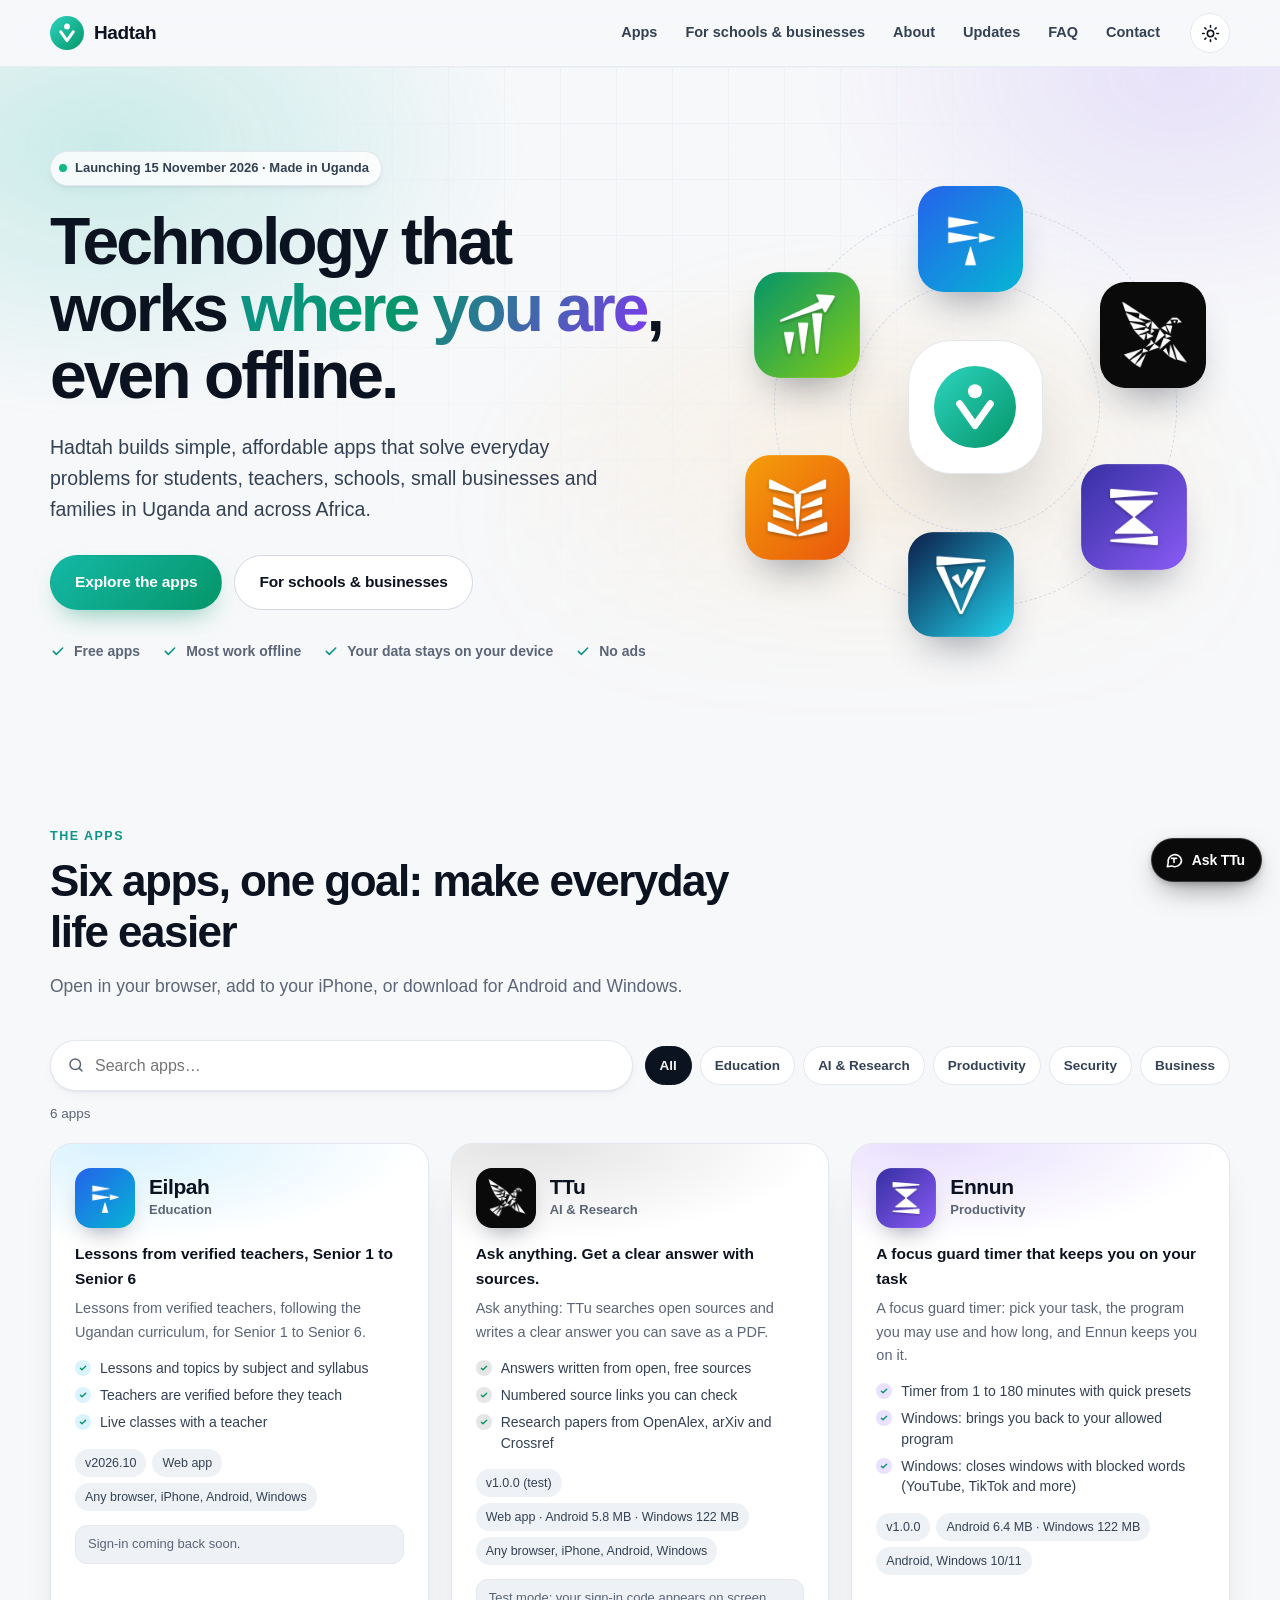
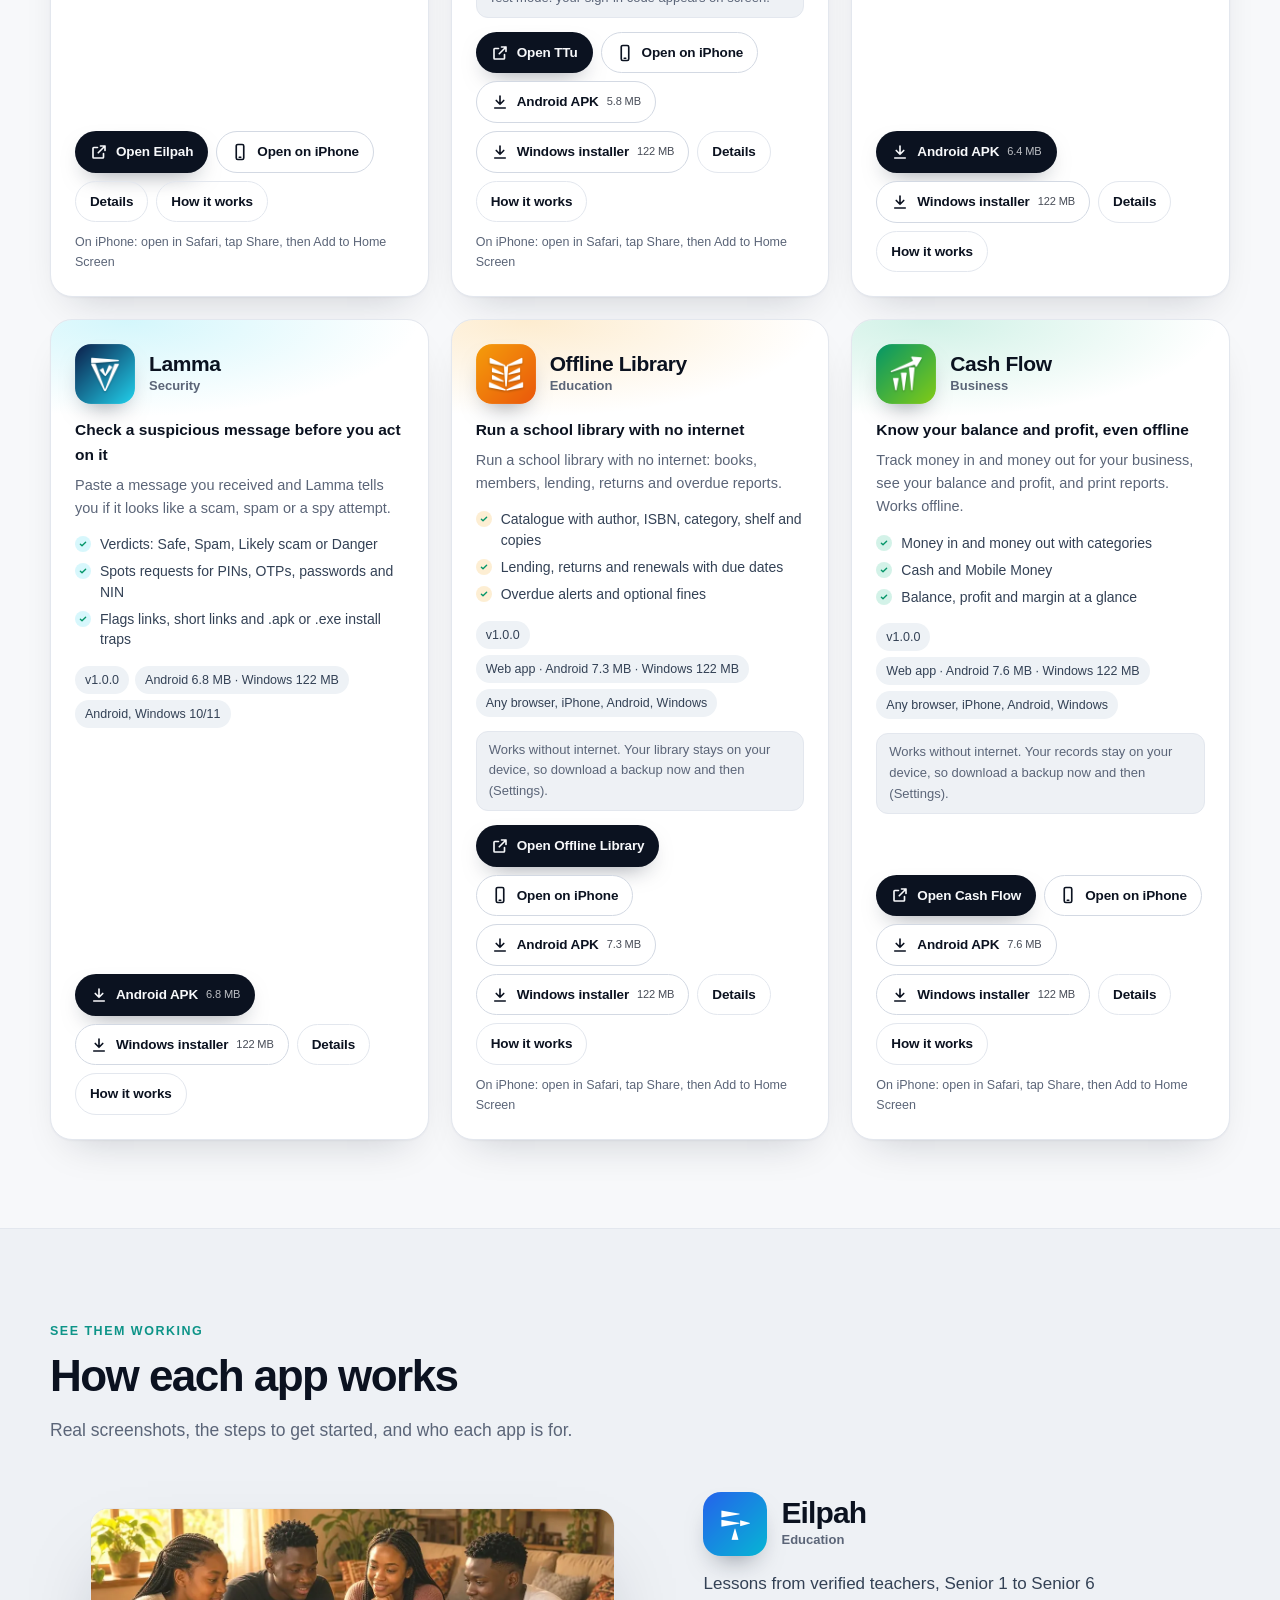
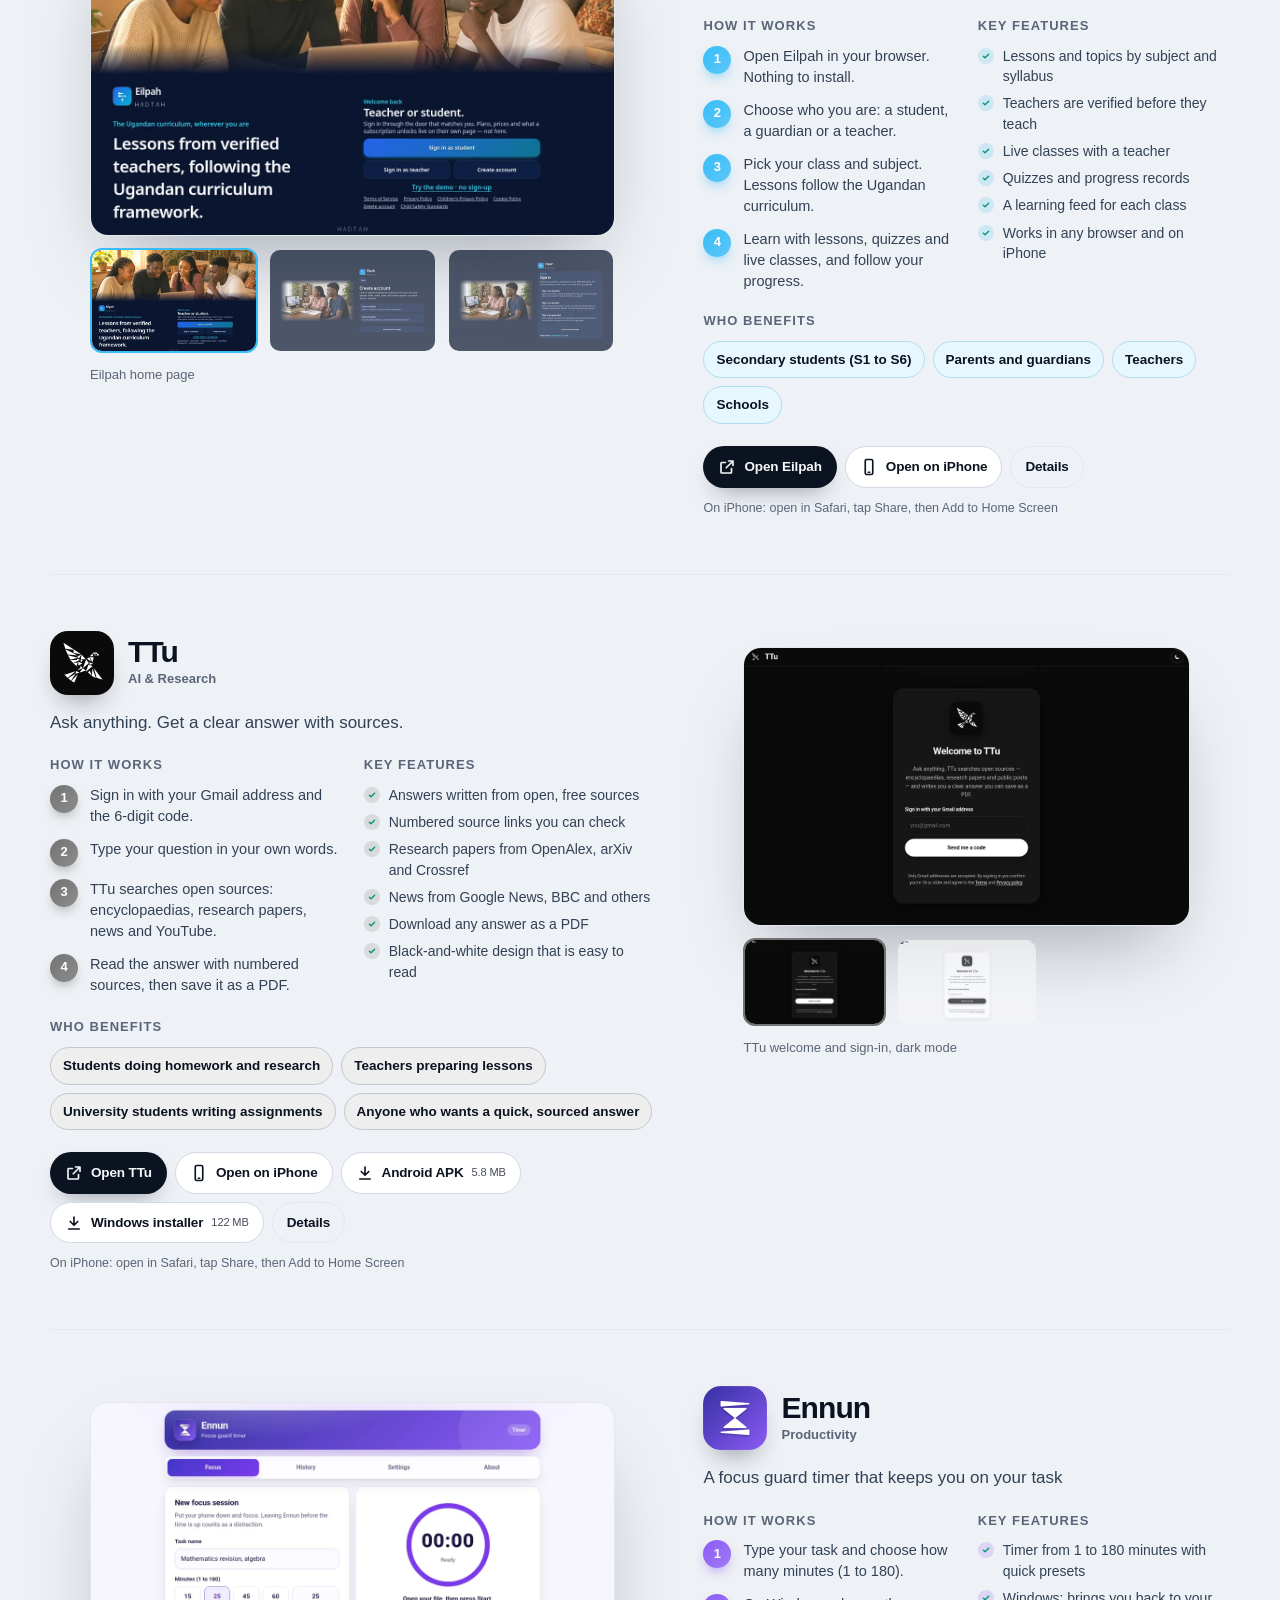
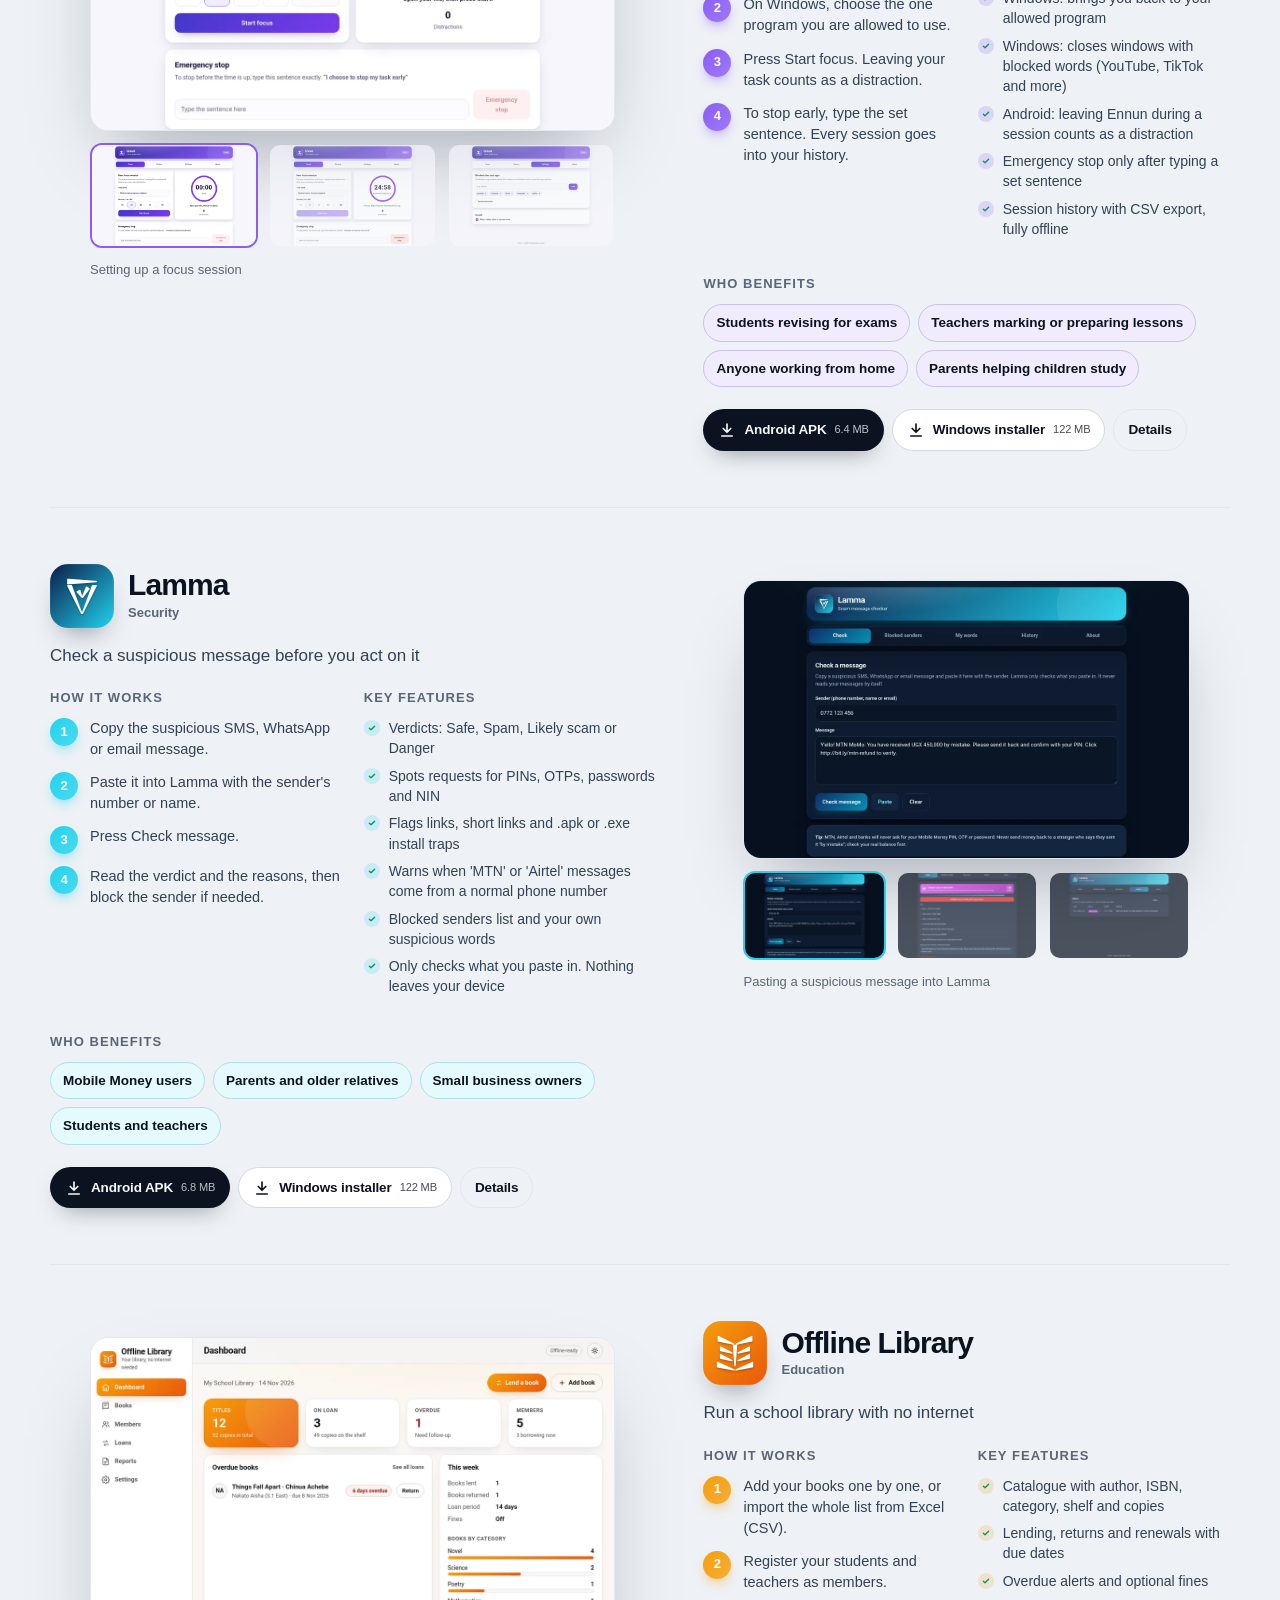
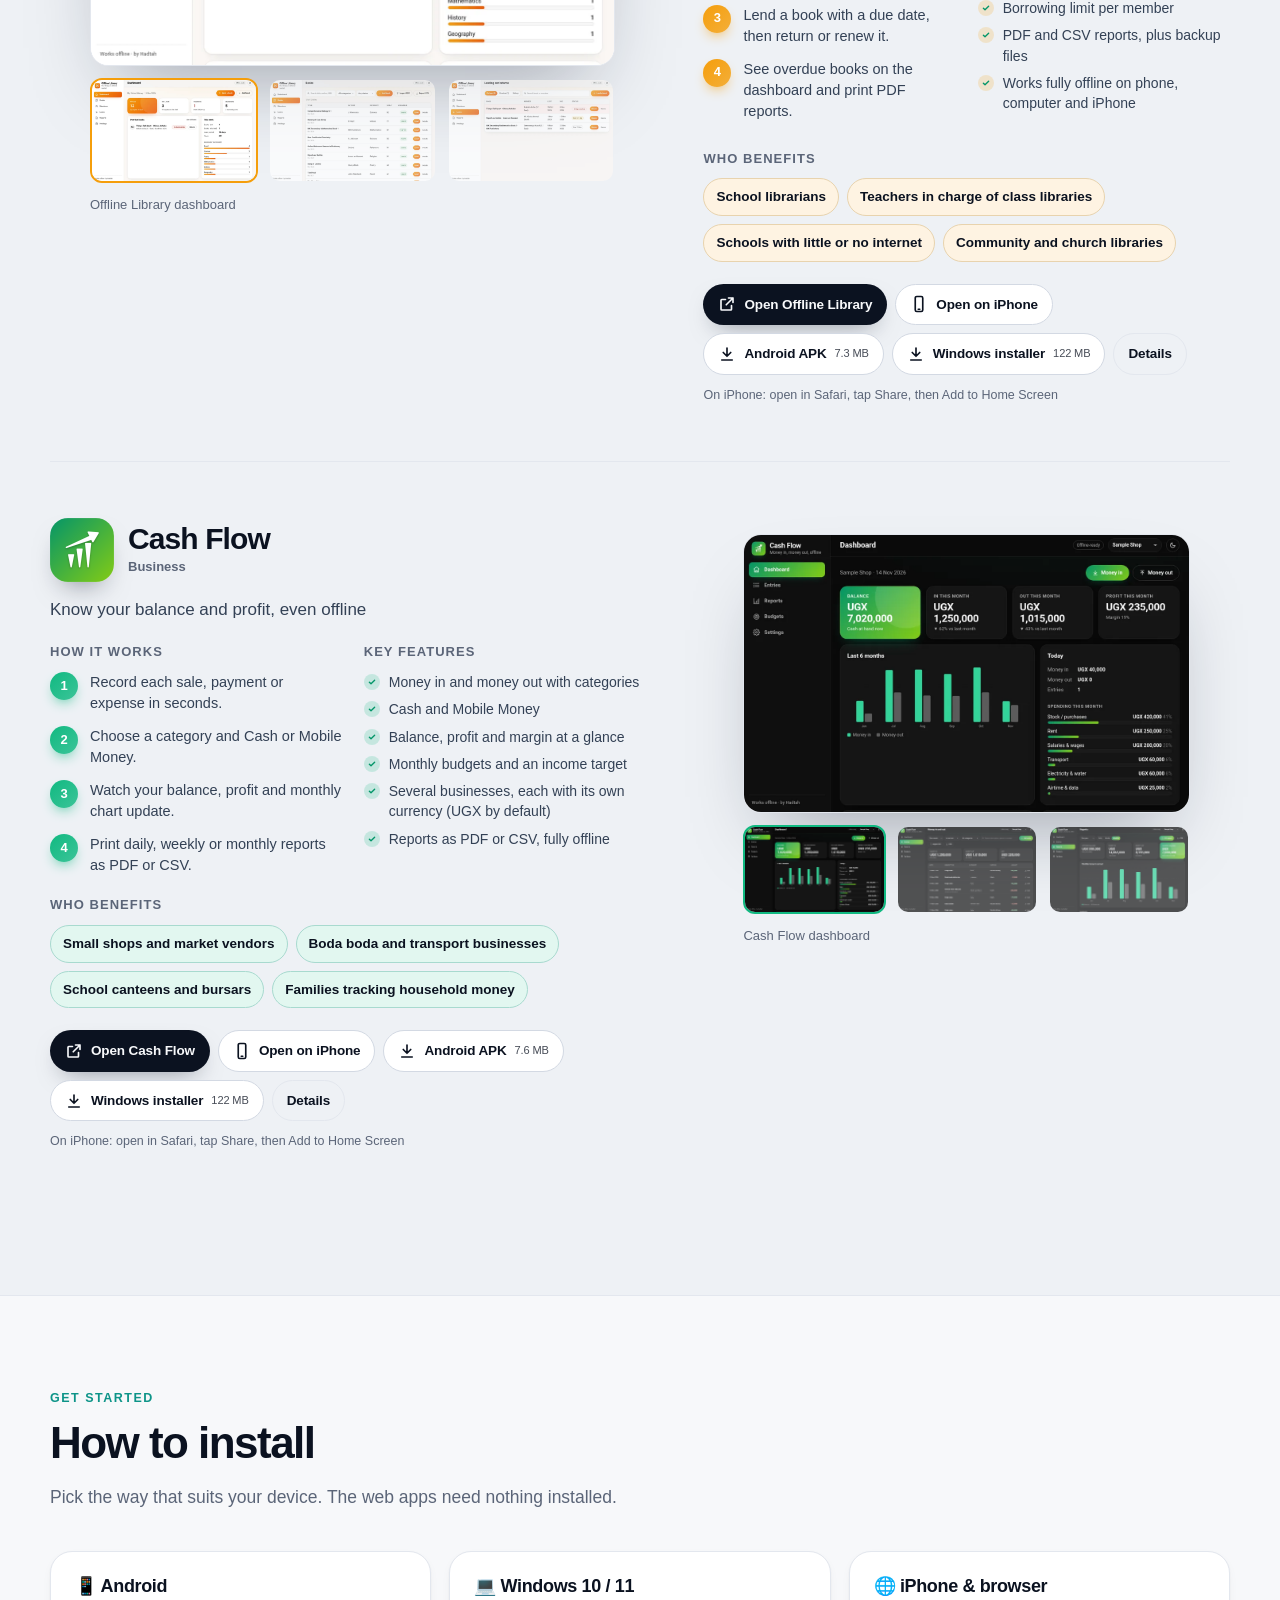
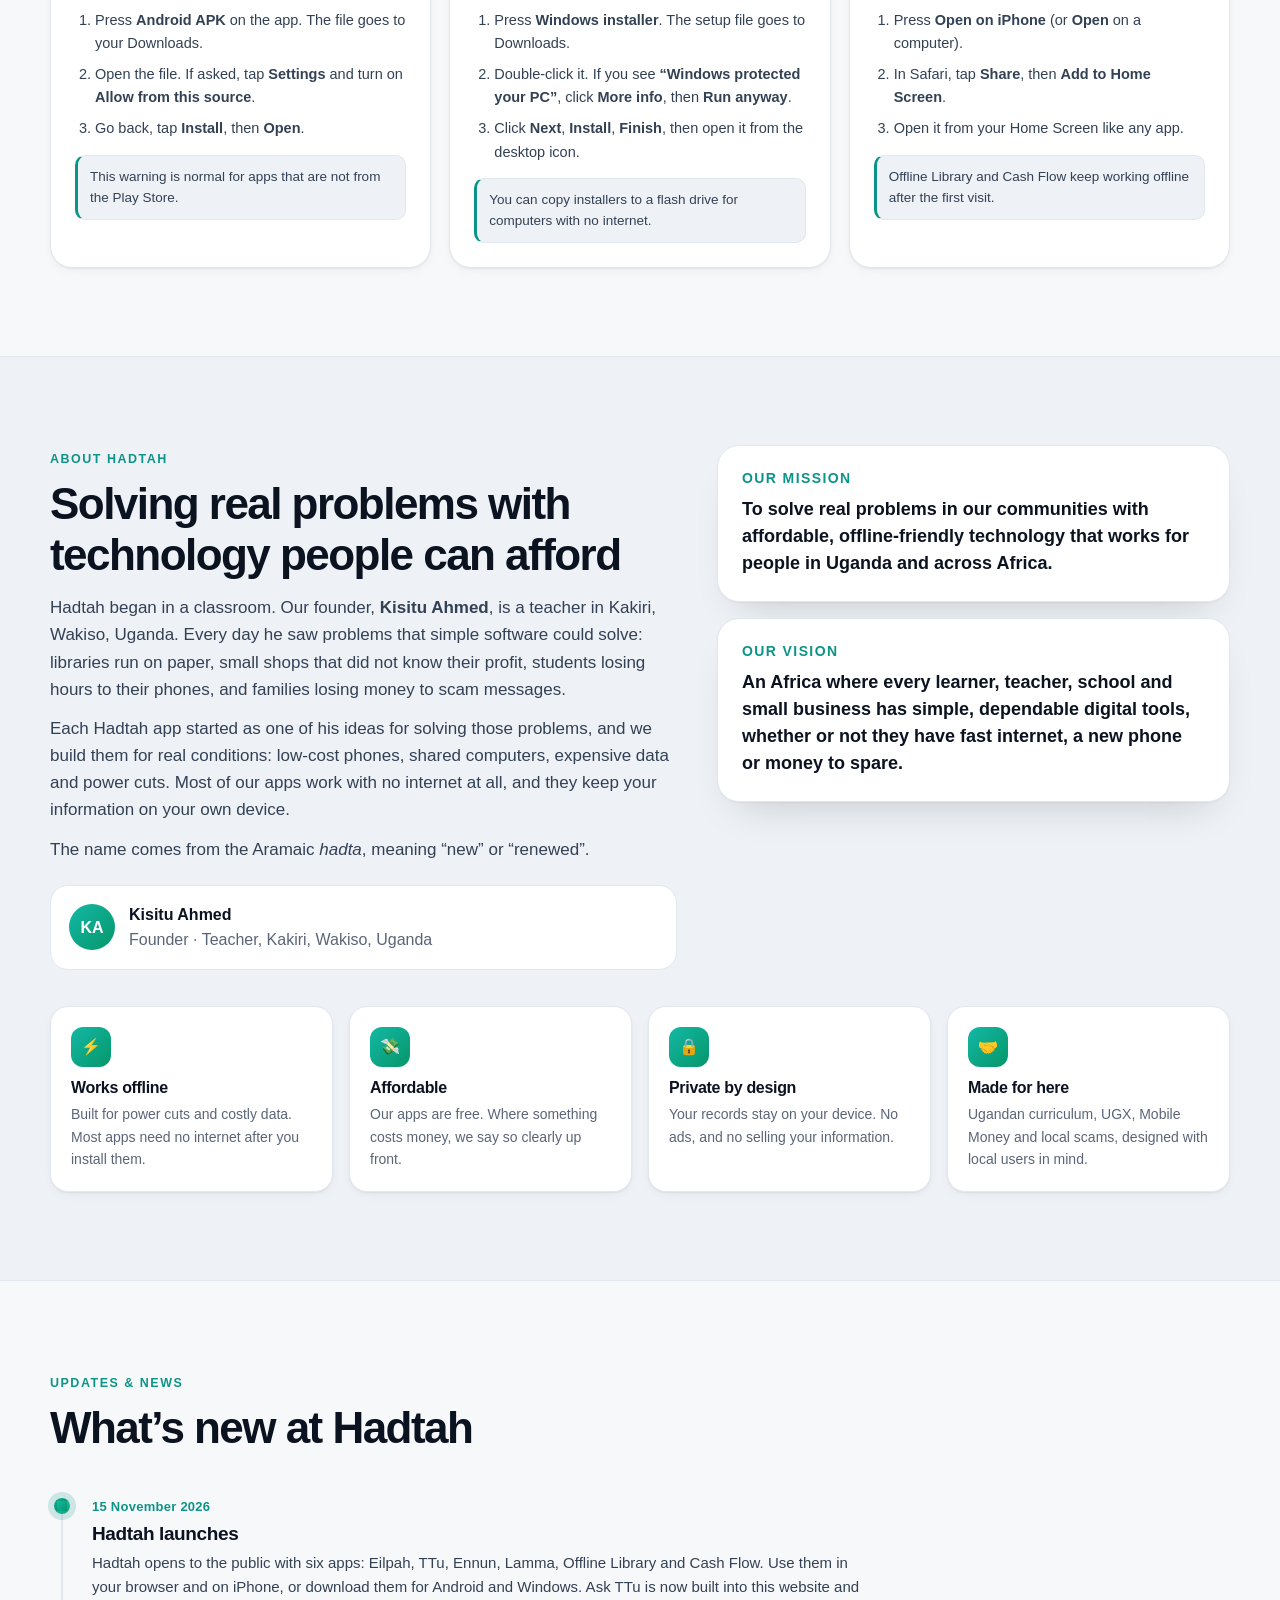
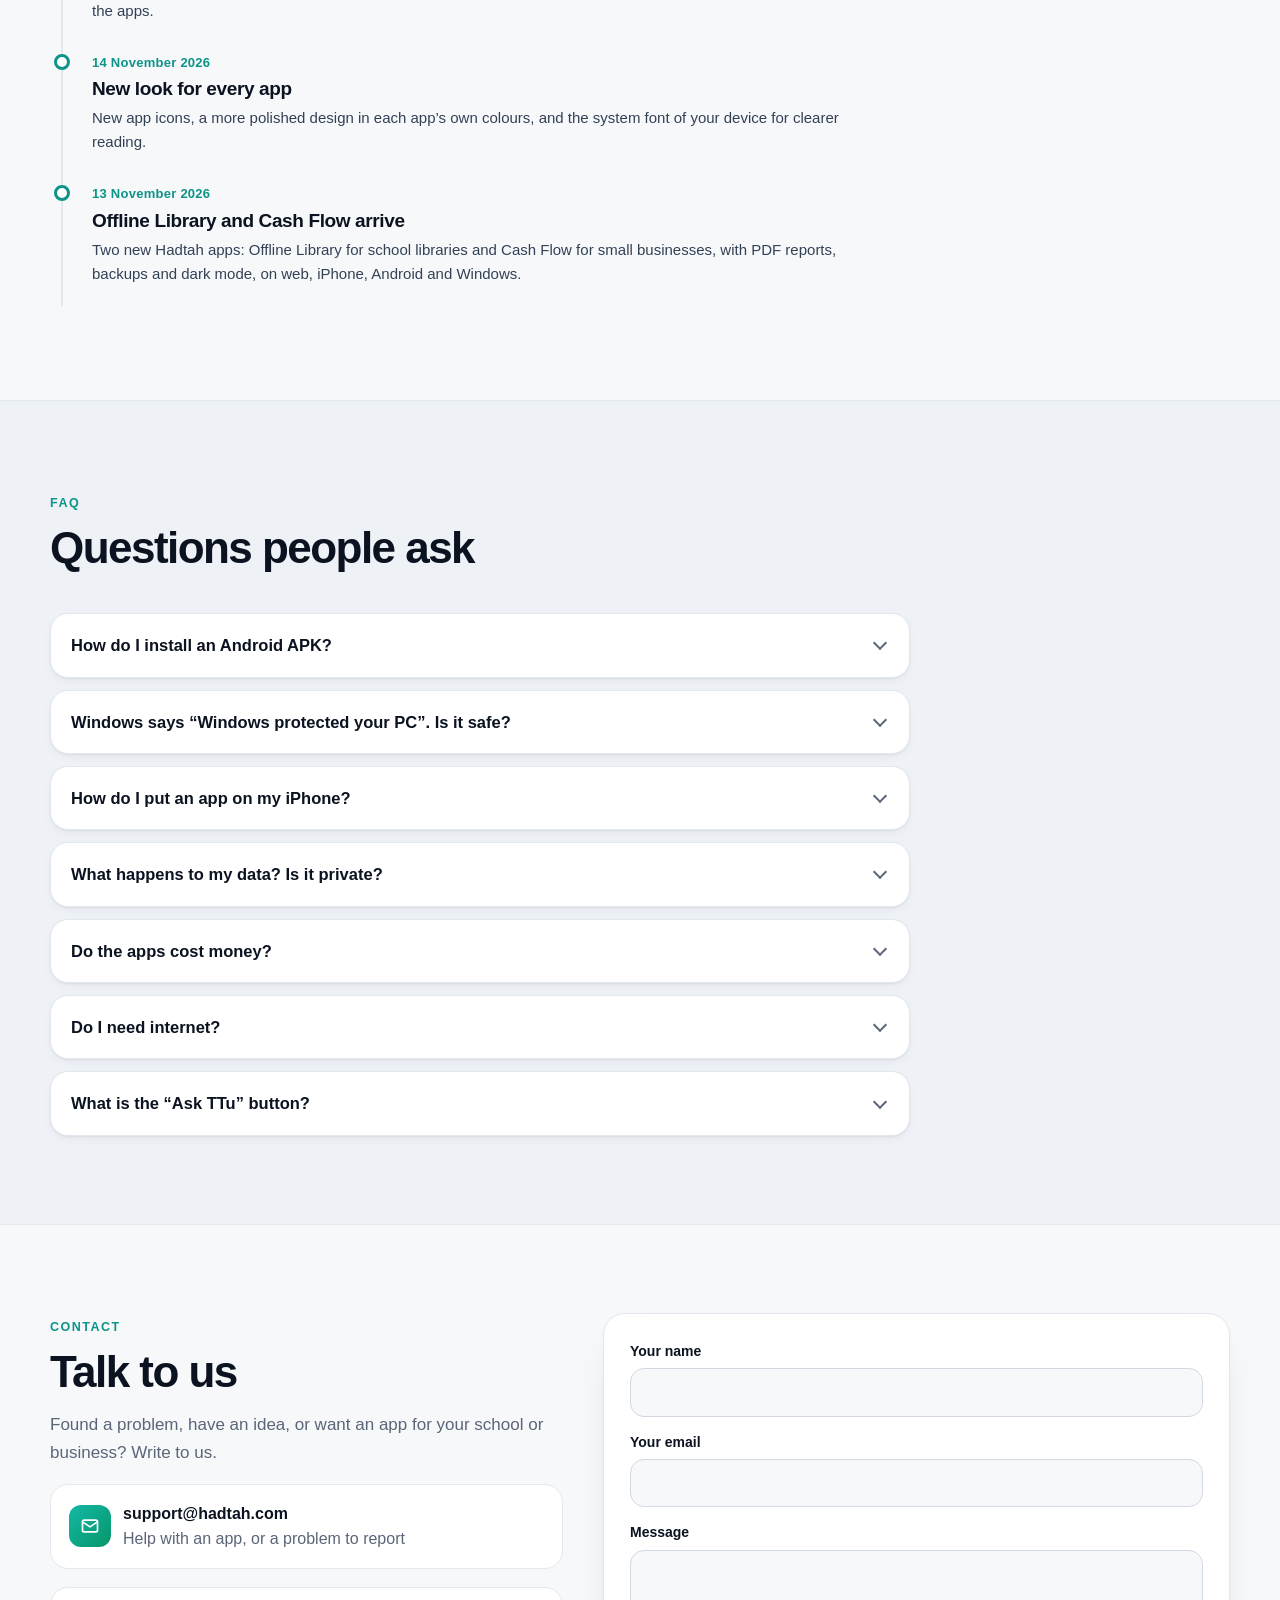
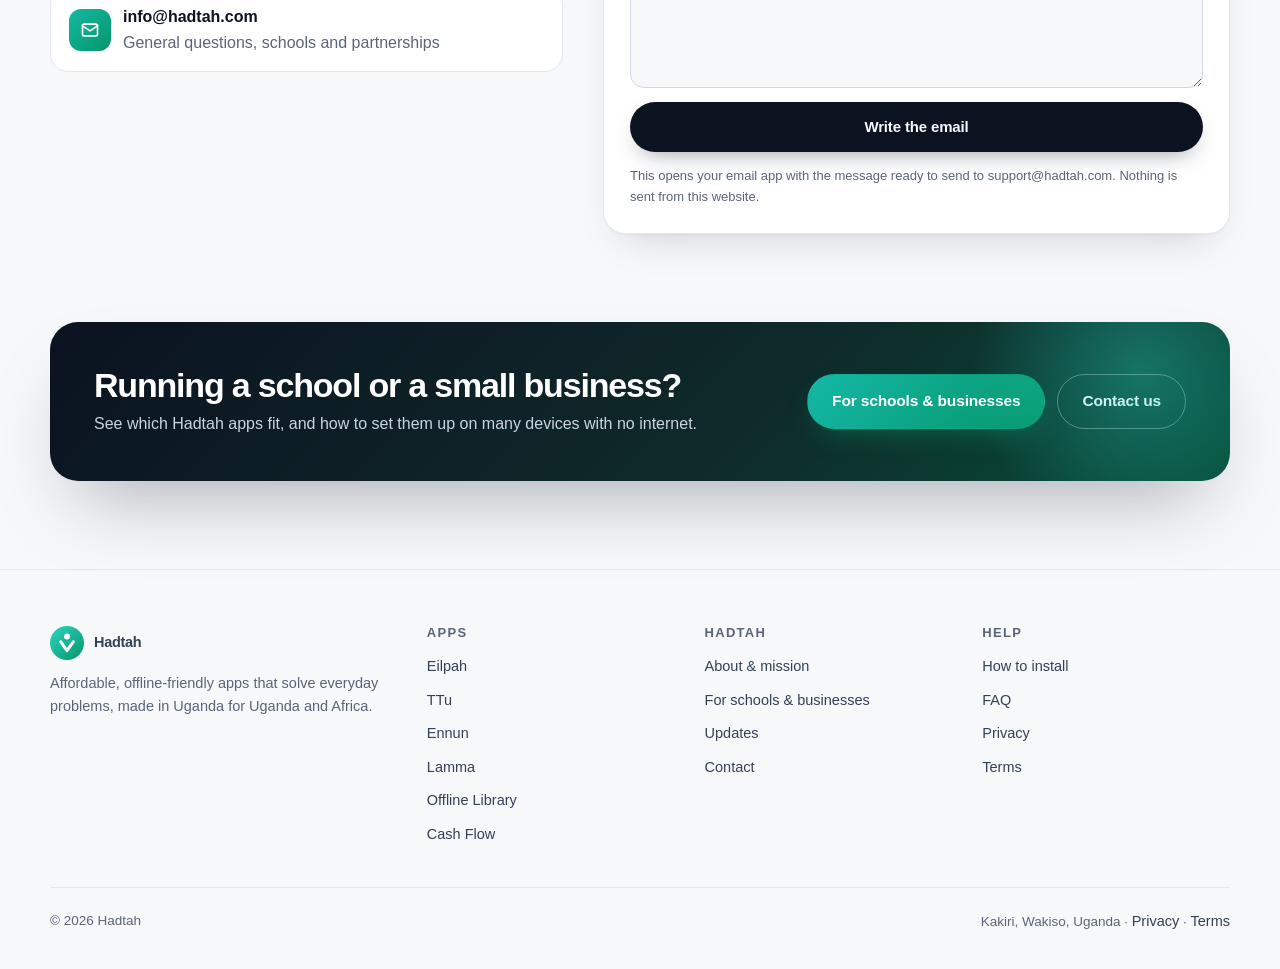
==== commit 8ae4f9fc: "Describe all apps as Hadtah apps (founder's ideas); contact emails support@ and info@hadtah.com are " ====
--- a/index.html
+++ b/index.html
@@ -133,7 +133,7 @@
             <span class="kicker">About Hadtah</span>
             <h2>Solving real problems with technology people can afford</h2>
             <p>Hadtah began in a classroom. Our founder, <b>Kisitu Ahmed</b>, is a teacher in Kakiri, Wakiso, Uganda. Every day he saw problems that simple software could solve: libraries run on paper, small shops that did not know their profit, students losing hours to their phones, and families losing money to scam messages.</p>
-            <p>So we build apps for those problems, and we build them for real conditions: low-cost phones, shared computers, expensive data and power cuts. Most of our apps work with no internet at all, and they keep your information on your own device.</p>
+            <p>Each Hadtah app started as one of his ideas for solving those problems, and we build them for real conditions: low-cost phones, shared computers, expensive data and power cuts. Most of our apps work with no internet at all, and they keep your information on your own device.</p>
             <p>The name comes from the Aramaic <i>hadta</i>, meaning “new” or “renewed”.</p>
             <div class="founder"><div class="av">KA</div><div><b>Kisitu Ahmed</b><span class="muted">Founder · Teacher, Kakiri, Wakiso, Uganda</span></div></div>
           </div>
@@ -160,7 +160,7 @@
         <ol class="timeline">
           <li class="big reveal"><time datetime="2026-11-15">15 November 2026</time><h3>Hadtah launches</h3><p>Hadtah opens to the public with six apps: Eilpah, TTu, Ennun, Lamma, Offline Library and Cash Flow. Use them in your browser and on iPhone, or download them for Android and Windows. Ask TTu is now built into this website and the apps.</p></li>
           <li class="reveal"><time datetime="2026-11-14">14 November 2026</time><h3>New look for every app</h3><p>New app icons, a more polished design in each app’s own colours, and the system font of your device for clearer reading.</p></li>
-          <li class="reveal"><time datetime="2026-11-13">13 November 2026</time><h3>Offline Library and Cash Flow rebuilt</h3><p>Both Senior One projects were rebuilt as full apps with PDF reports, backups and dark mode, on web, iPhone, Android and Windows.</p></li>
+          <li class="reveal"><time datetime="2026-11-13">13 November 2026</time><h3>Offline Library and Cash Flow arrive</h3><p>Two new Hadtah apps: Offline Library for school libraries and Cash Flow for small businesses, with PDF reports, backups and dark mode, on web, iPhone, Android and Windows.</p></li>
         </ol>
       </div>
     </section>
@@ -199,7 +199,8 @@
             <span class="kicker">Contact</span>
             <h2>Talk to us</h2>
             <p class="muted" style="font-size:17px">Found a problem, have an idea, or want an app for your school or business? Write to us.</p>
-            <a class="mail-card" href="mailto:support@hadtah.com"><span class="vi"><svg viewBox="0 0 24 24" width="20" height="20" fill="none" stroke="currentColor" stroke-width="2" stroke-linecap="round" stroke-linejoin="round"><rect x="3" y="5" width="18" height="14" rx="2"/><path d="M3 7l9 6 9-6"/></svg></span><span><b id="contactEmail">support@hadtah.com</b><br><span class="pending">Live once hadtah.com email forwarding is set up</span></span></a>
+            <a class="mail-card" href="mailto:support@hadtah.com"><span class="vi"><svg viewBox="0 0 24 24" width="20" height="20" fill="none" stroke="currentColor" stroke-width="2" stroke-linecap="round" stroke-linejoin="round"><rect x="3" y="5" width="18" height="14" rx="2"/><path d="M3 7l9 6 9-6"/></svg></span><span><b id="contactEmail">support@hadtah.com</b><br><span class="muted">Help with an app, or a problem to report</span></span></a>
+            <a class="mail-card" href="mailto:info@hadtah.com"><span class="vi"><svg viewBox="0 0 24 24" width="20" height="20" fill="none" stroke="currentColor" stroke-width="2" stroke-linecap="round" stroke-linejoin="round"><rect x="3" y="5" width="18" height="14" rx="2"/><path d="M3 7l9 6 9-6"/></svg></span><span><b>info@hadtah.com</b><br><span class="muted">General questions, schools and partnerships</span></span></a>
           </div>
           <form class="contact-form reveal" id="contactForm">
             <label>Your name<input name="name" required autocomplete="name"></label>
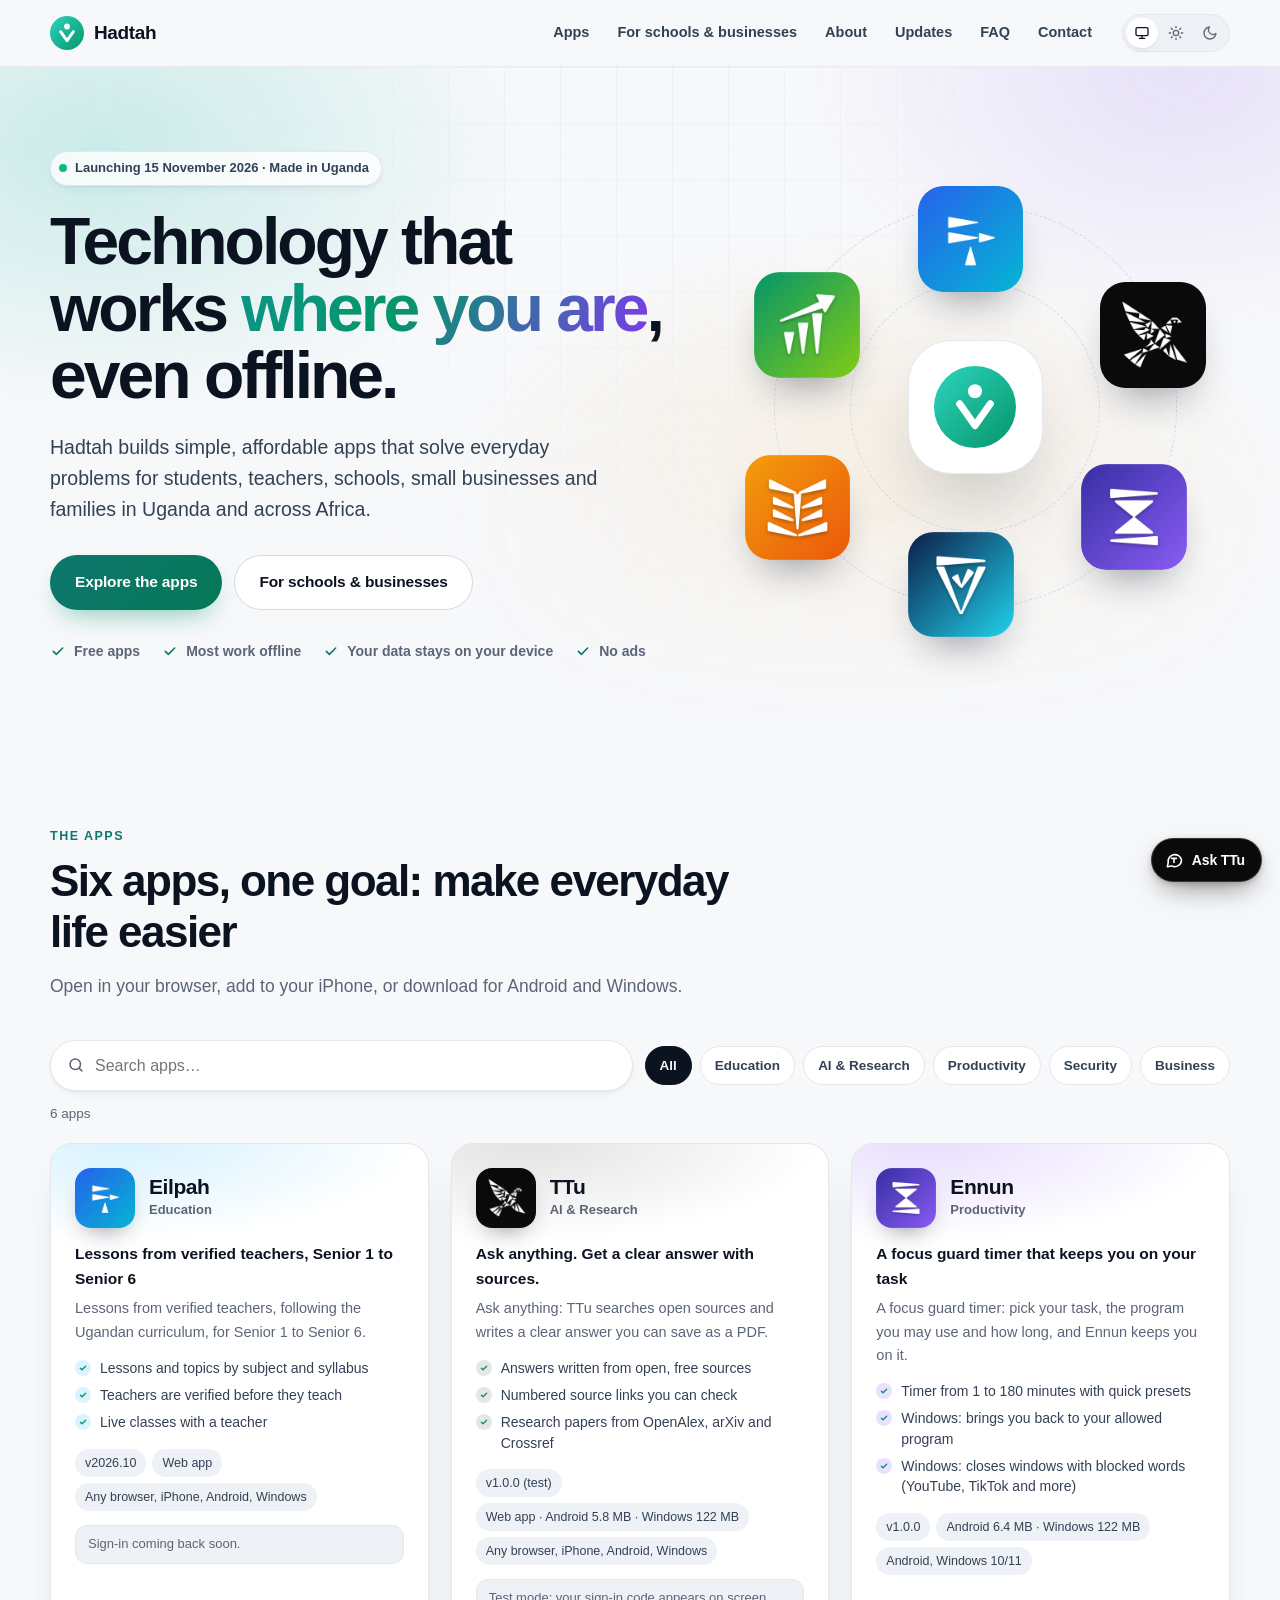
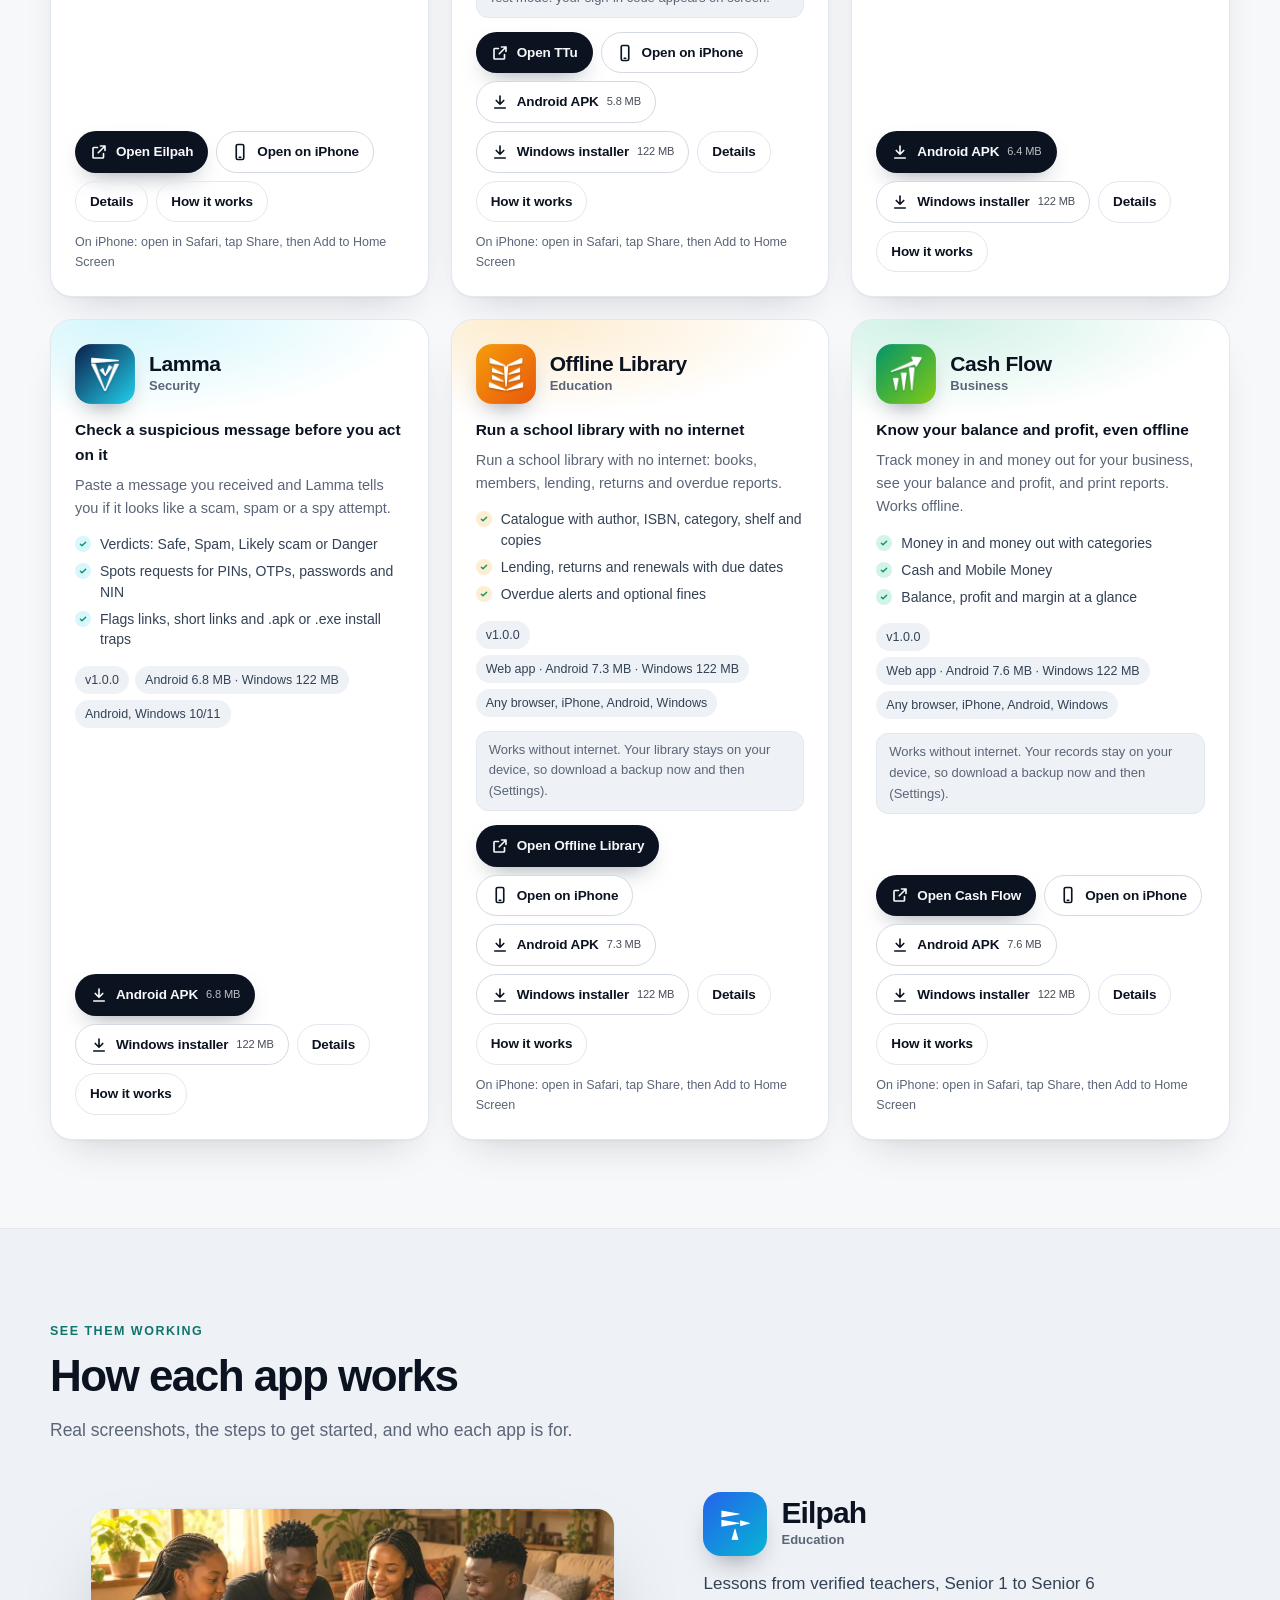
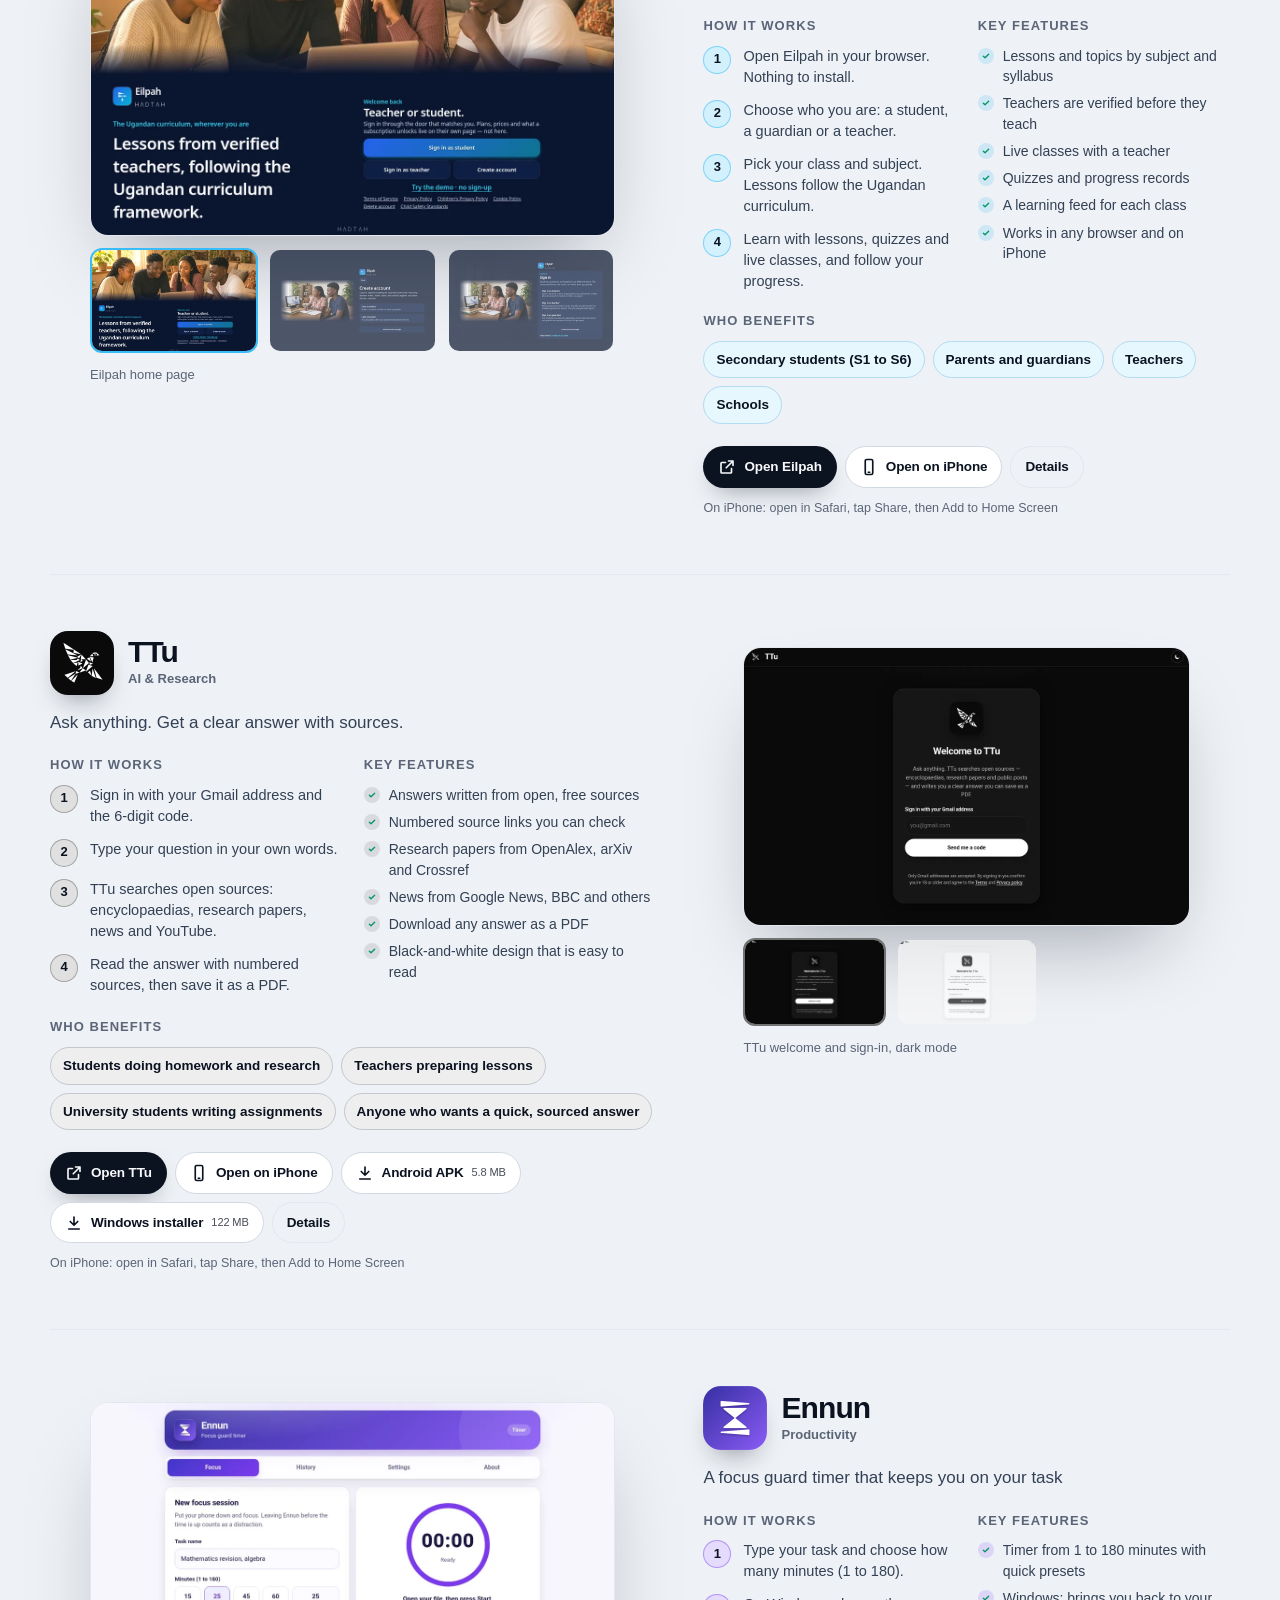
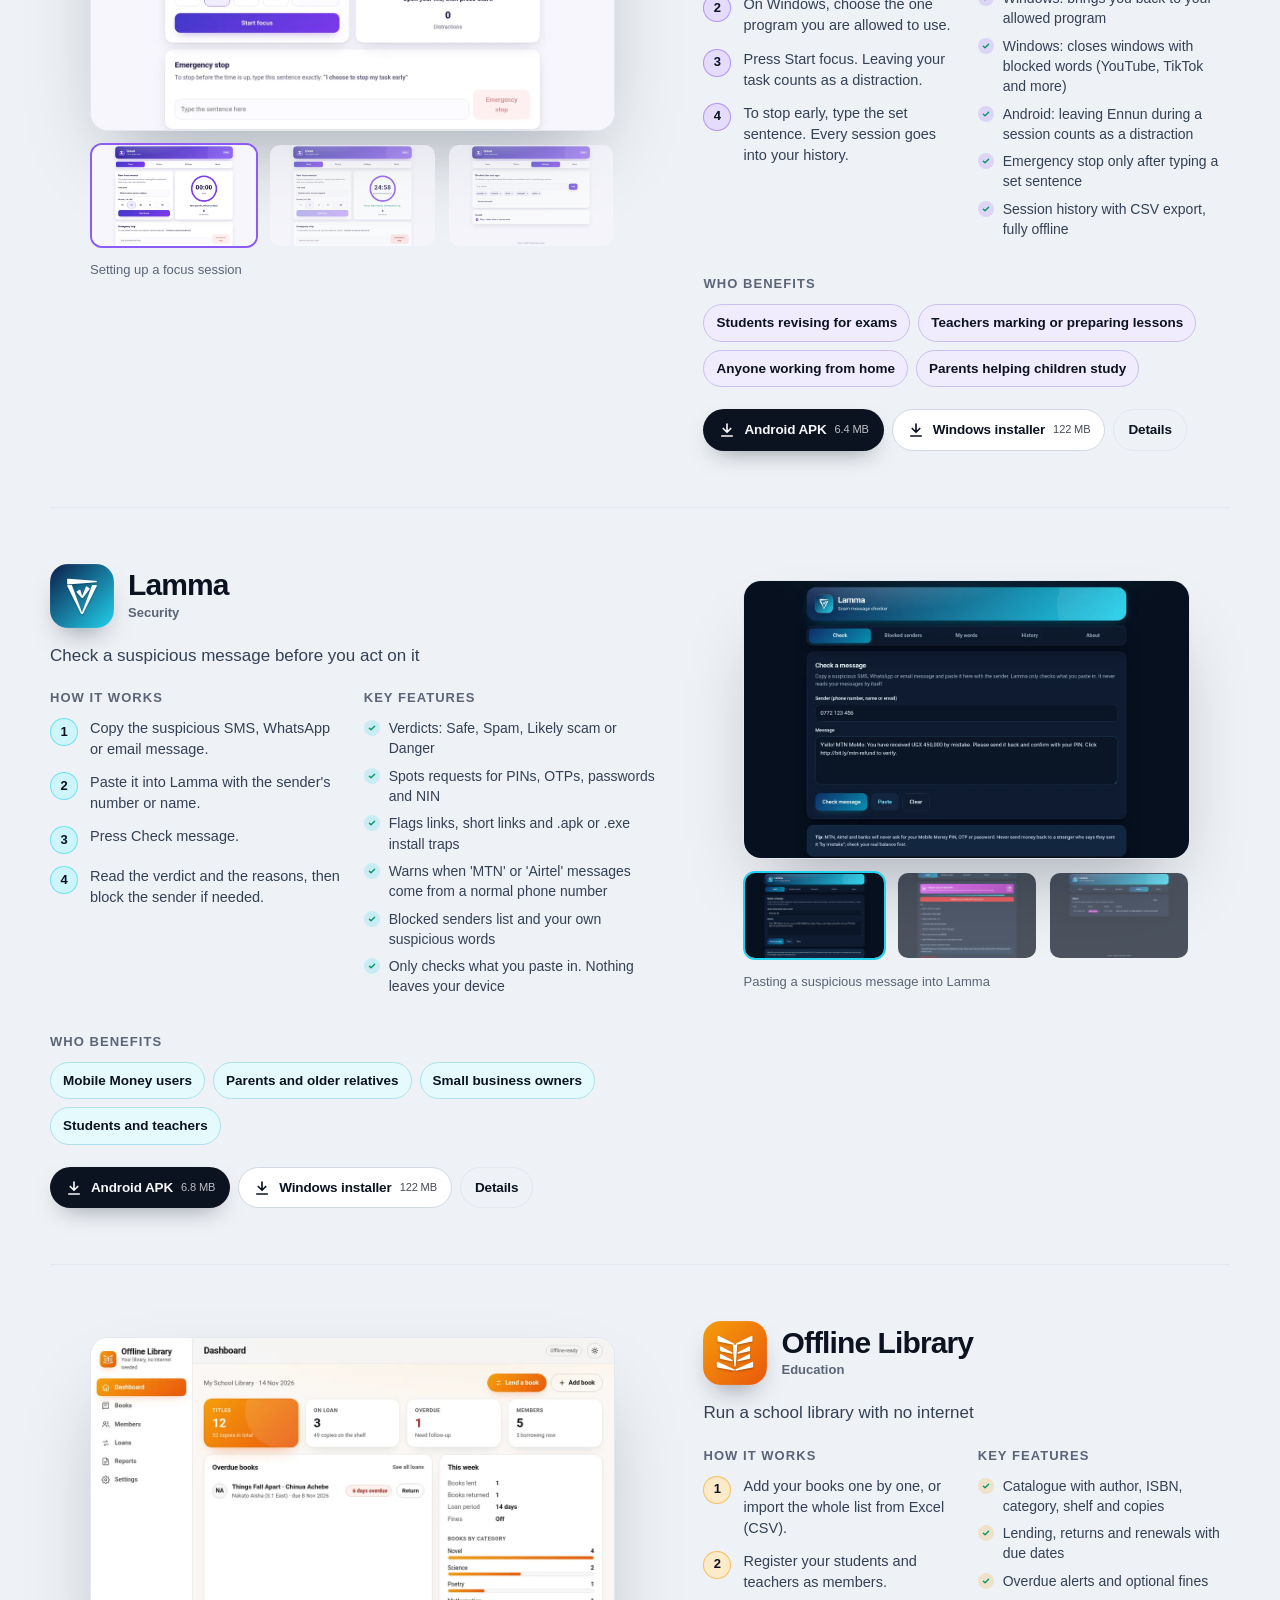
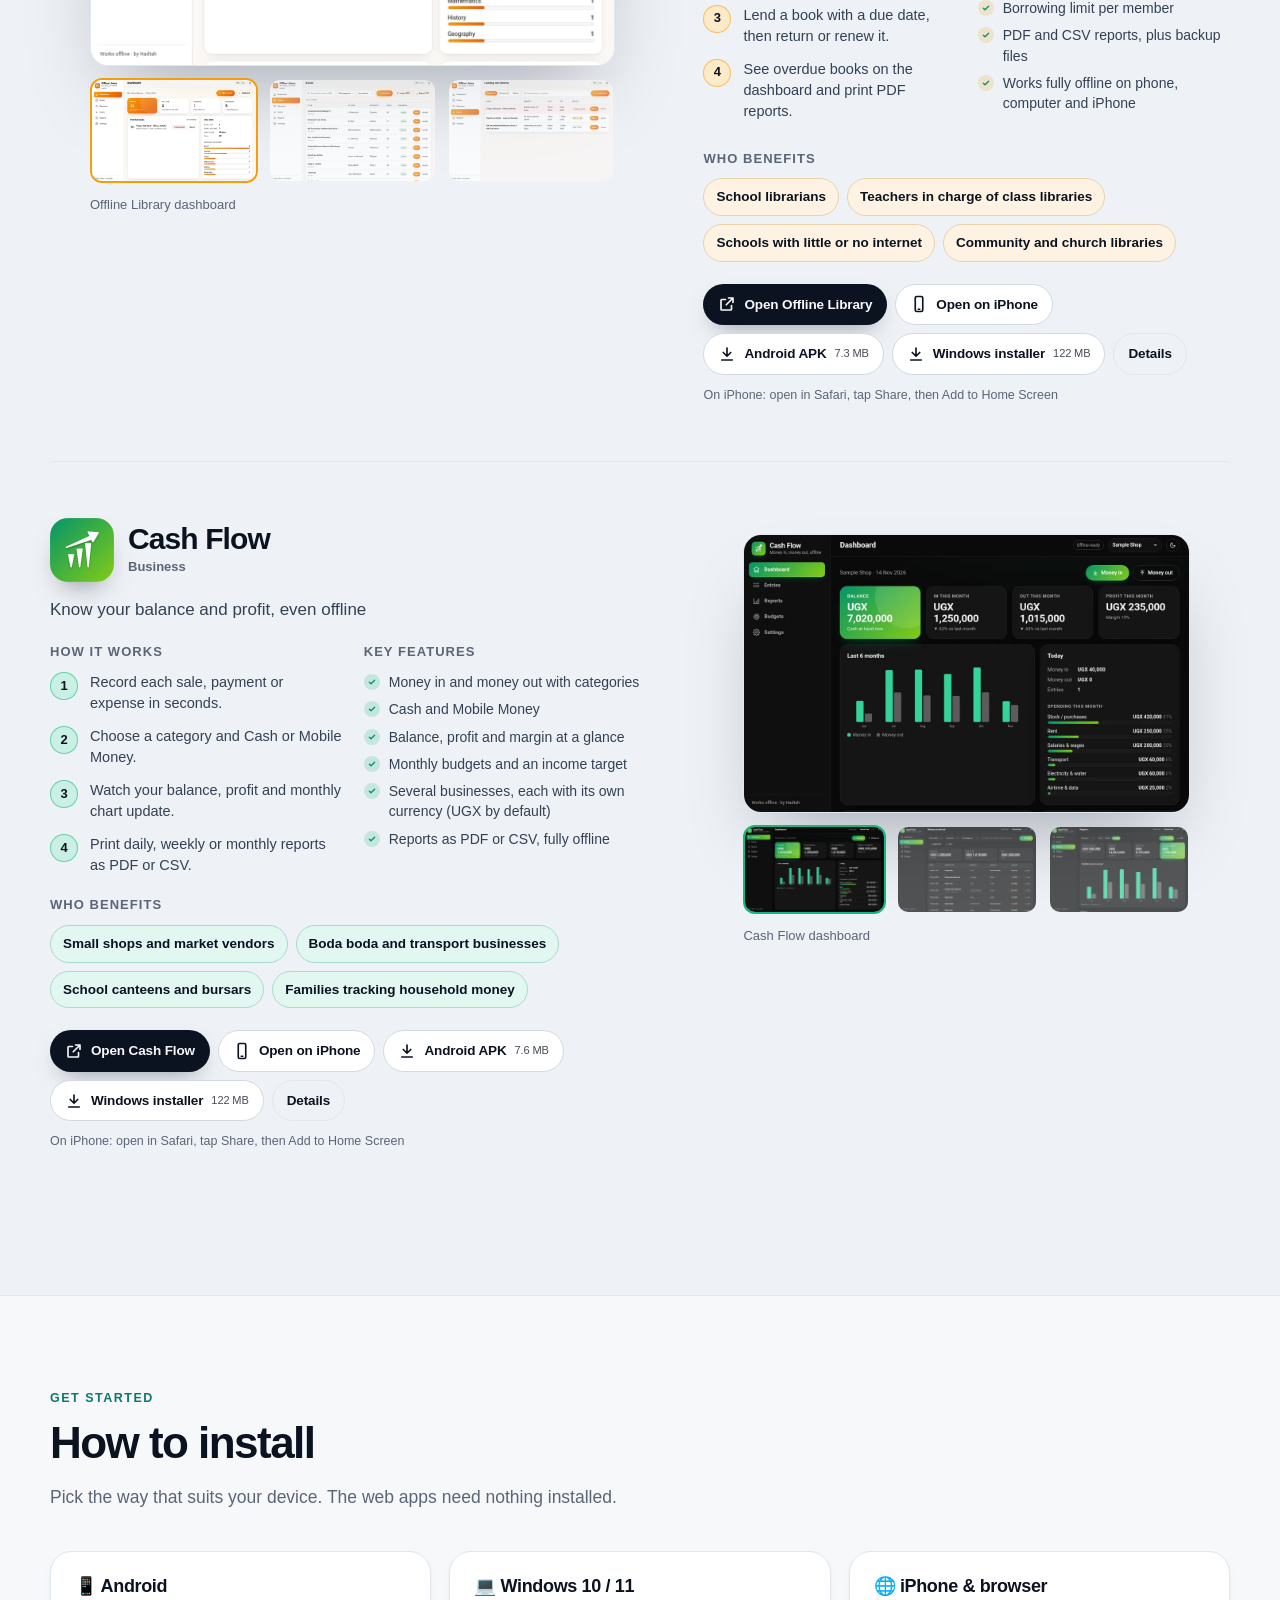
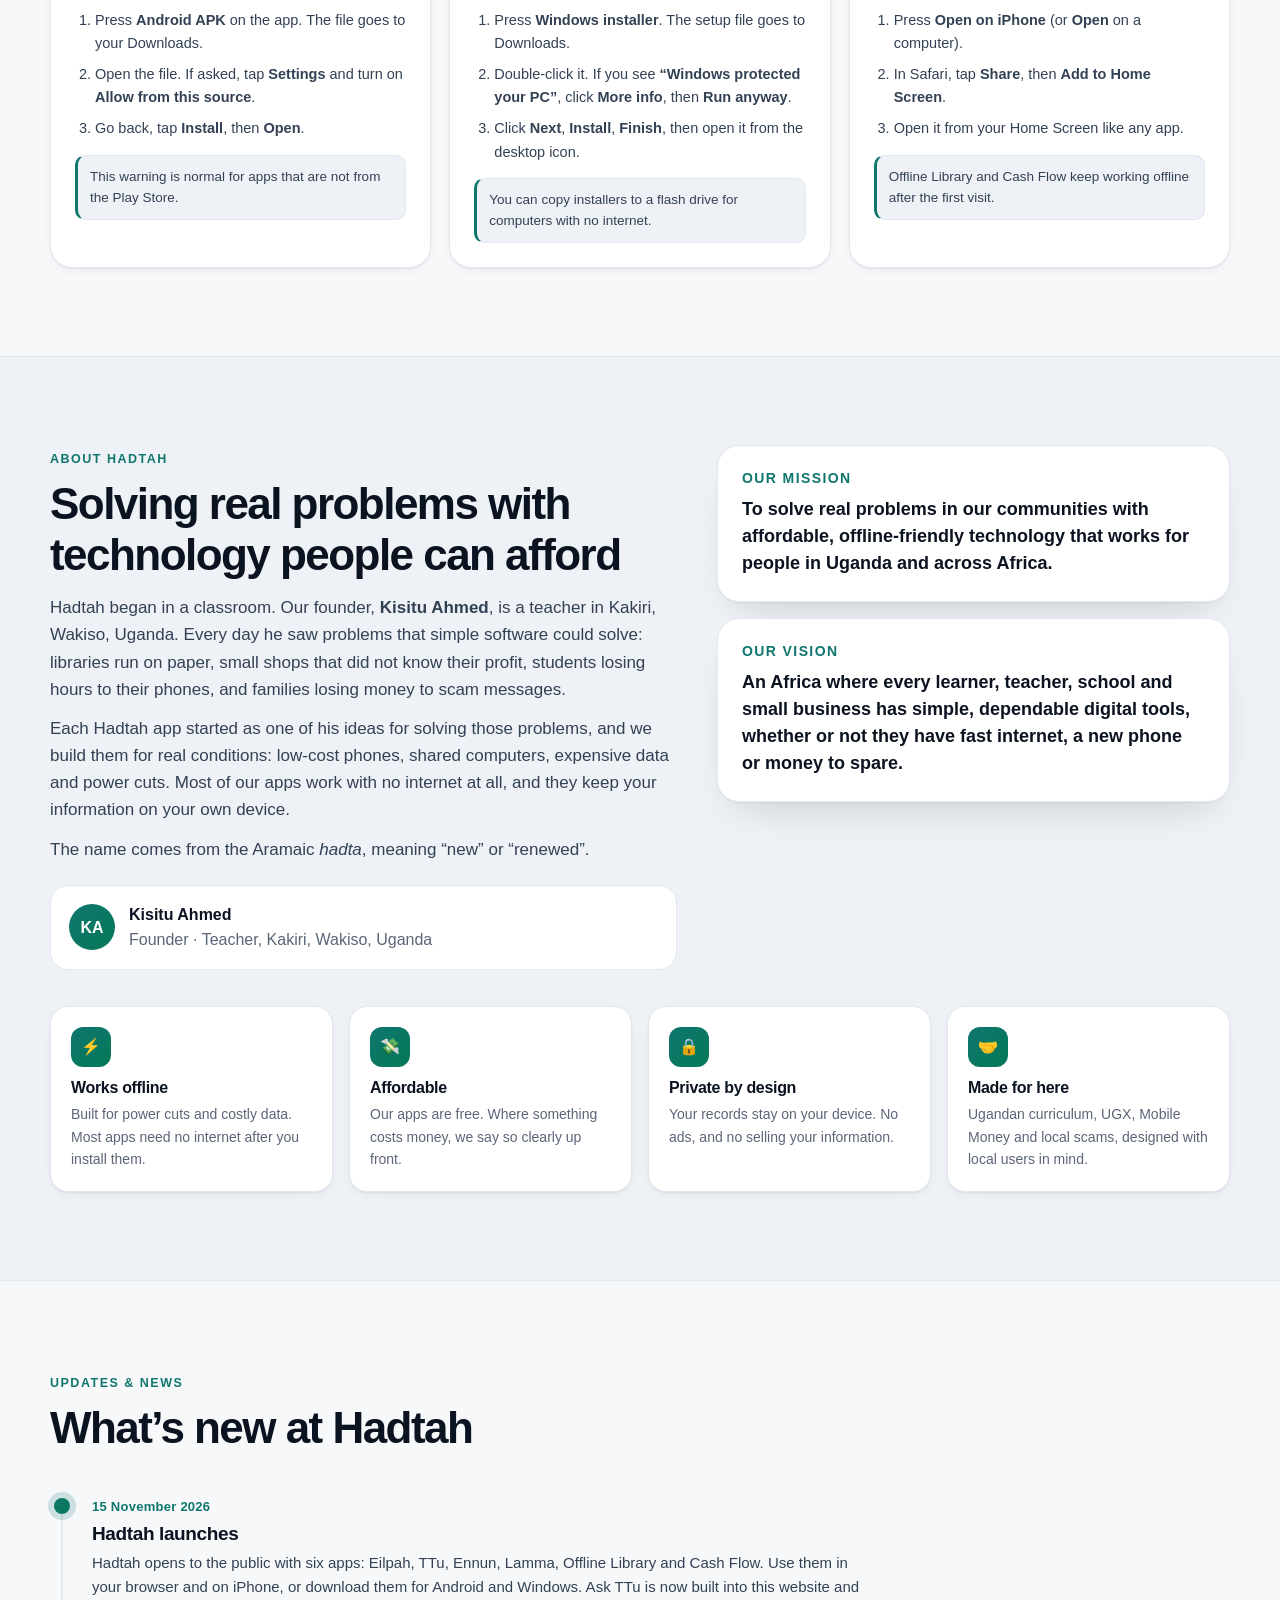
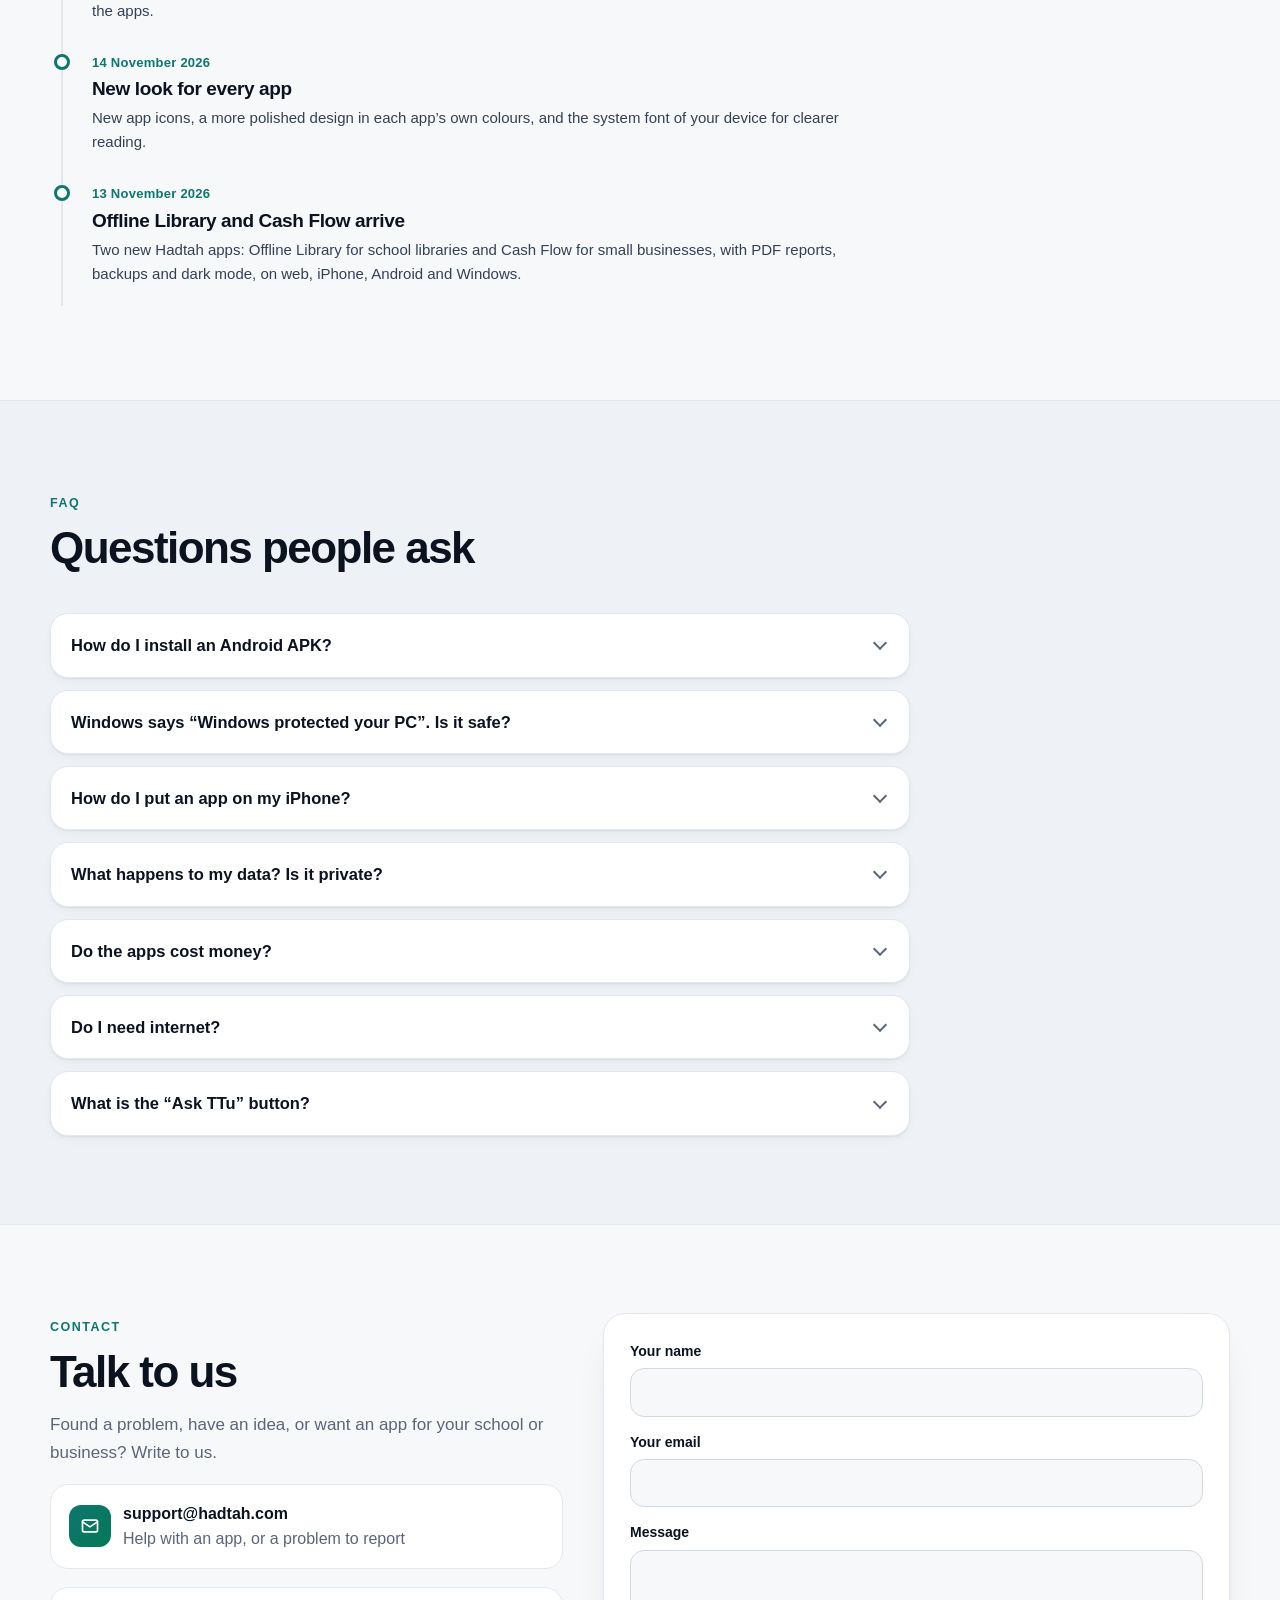
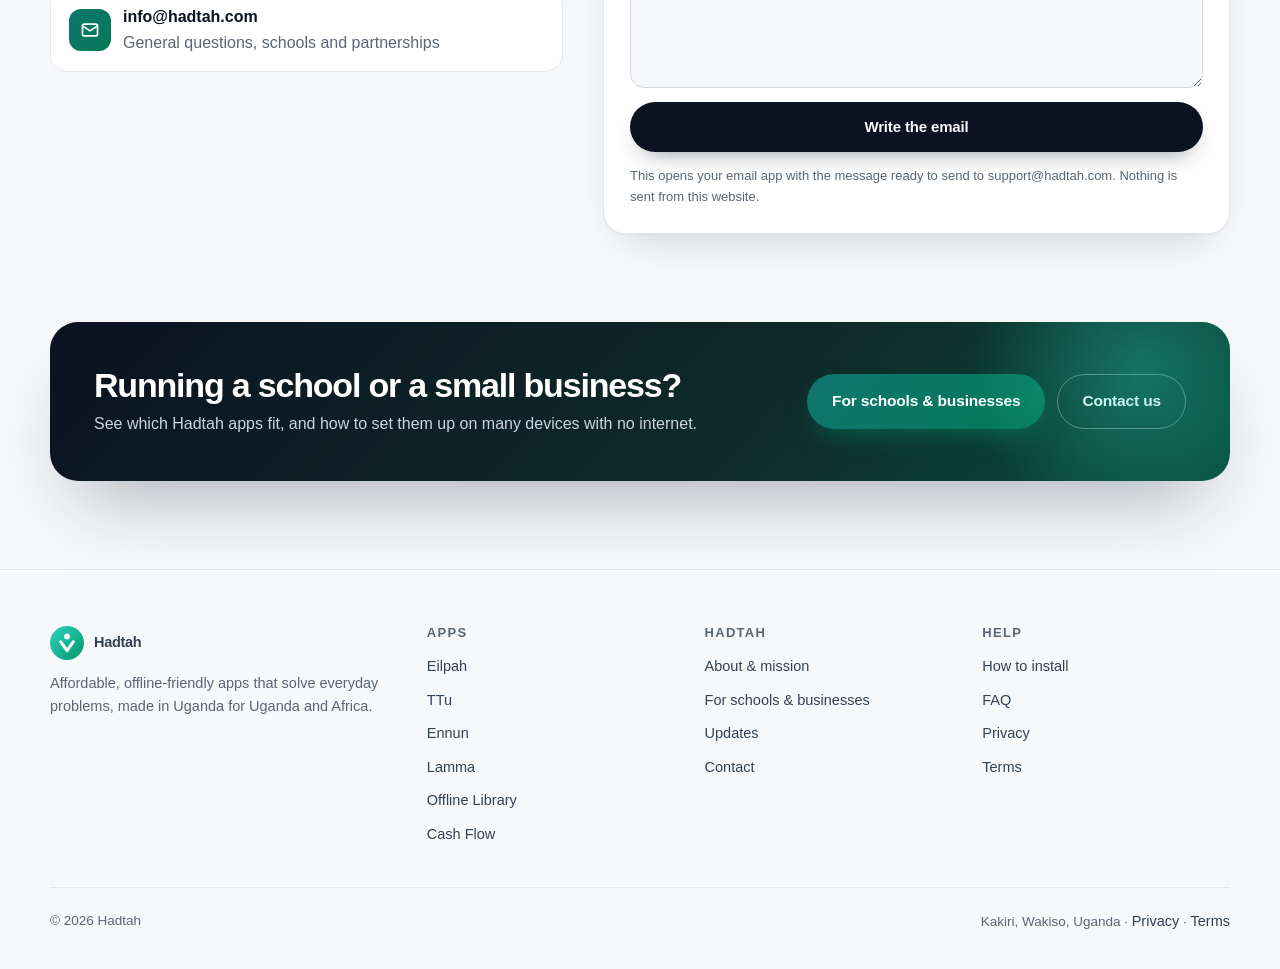
==== commit d20b7e9e: "Three-way theme switch (System/Light/Dark) applied before first paint; color-scheme and theme-color " ====
--- a/index.html
+++ b/index.html
@@ -5,16 +5,19 @@
   <meta name="viewport" content="width=device-width, initial-scale=1, viewport-fit=cover">
   <title>Hadtah — Simple, dependable apps for Uganda and Africa</title>
   <meta name="description" content="Hadtah makes affordable, offline-friendly apps for students, teachers, schools, small businesses and families in Uganda and across Africa: Eilpah, TTu, Ennun, Lamma, Offline Library and Cash Flow.">
-  <meta name="theme-color" content="#0d9488">
+  <meta name="color-scheme" content="light dark">
+  <meta name="theme-color" content="#f7f8fa" media="(prefers-color-scheme: light)">
+  <meta name="theme-color" content="#070b14" media="(prefers-color-scheme: dark)">
   <meta property="og:title" content="Hadtah — Simple, dependable apps for Uganda and Africa">
   <meta property="og:description" content="Hadtah makes affordable, offline-friendly apps for students, teachers, schools, small businesses and families in Uganda and across Africa: Eilpah, TTu, Ennun, Lamma, Offline Library and Cash Flow.">
   <link rel="icon" href="favicon.svg" type="image/svg+xml">
   <link rel="stylesheet" href="styles.css">
   <script>
     (function () {
-      var t = null; try { t = localStorage.getItem("hadtah-theme"); } catch (e) {}
-      if (!t) t = matchMedia("(prefers-color-scheme: dark)").matches ? "dark" : "light";
-      document.documentElement.dataset.theme = t;
+      var p = "system"; try { p = localStorage.getItem("hadtah-theme") || "system"; } catch (e) {}
+      if (p !== "light" && p !== "dark") p = "system";
+      var t = p === "system" ? (matchMedia("(prefers-color-scheme: dark)").matches ? "dark" : "light") : p;
+      var d = document.documentElement; d.dataset.theme = t; d.dataset.themePref = p; d.style.colorScheme = t;
     })();
   </script>
 </head>
@@ -32,10 +35,11 @@
         <a href="index.html#contact">Contact</a>
       </nav>
       <button class="icon-btn menu-btn" id="menuBtn" type="button" aria-label="Menu" aria-controls="nav" aria-expanded="false"><svg viewBox="0 0 24 24" width="20" height="20" fill="none" stroke="currentColor" stroke-width="2" stroke-linecap="round"><path d="M4 7h16M4 12h16M4 17h16"/></svg></button>
-      <button class="icon-btn" id="themeToggle" type="button" aria-label="Switch light or dark mode">
-        <svg class="sun" viewBox="0 0 24 24" width="19" height="19" fill="none" stroke="currentColor" stroke-width="2" stroke-linecap="round"><circle cx="12" cy="12" r="4"/><path d="M12 2v2M12 20v2M4.9 4.9l1.4 1.4M17.7 17.7l1.4 1.4M2 12h2M20 12h2M4.9 19.1l1.4-1.4M17.7 6.3l1.4-1.4"/></svg>
-        <svg class="moon" viewBox="0 0 24 24" width="19" height="19" fill="none" stroke="currentColor" stroke-width="2" stroke-linecap="round" stroke-linejoin="round"><path d="M21 12.8A9 9 0 1 1 11.2 3a7 7 0 0 0 9.8 9.8z"/></svg>
-      </button>
+      <div class="theme-seg" id="themeSeg" role="radiogroup" aria-label="Theme">
+        <button type="button" role="radio" data-pref="system" aria-label="System theme" title="System"><svg viewBox="0 0 24 24" width="16" height="16" fill="none" stroke="currentColor" stroke-width="2" stroke-linecap="round" stroke-linejoin="round"><rect x="3" y="4" width="18" height="12" rx="2"/><path d="M8 20h8M12 16v4"/></svg></button>
+        <button type="button" role="radio" data-pref="light" aria-label="Light theme" title="Light"><svg viewBox="0 0 24 24" width="16" height="16" fill="none" stroke="currentColor" stroke-width="2" stroke-linecap="round"><circle cx="12" cy="12" r="4"/><path d="M12 2v2M12 20v2M4.9 4.9l1.4 1.4M17.7 17.7l1.4 1.4M2 12h2M20 12h2M4.9 19.1l1.4-1.4M17.7 6.3l1.4-1.4"/></svg></button>
+        <button type="button" role="radio" data-pref="dark" aria-label="Dark theme" title="Dark"><svg viewBox="0 0 24 24" width="16" height="16" fill="none" stroke="currentColor" stroke-width="2" stroke-linecap="round" stroke-linejoin="round"><path d="M21 12.8A9 9 0 1 1 11.2 3a7 7 0 0 0 9.8 9.8z"/></svg></button>
+      </div>
     </div>
   </header>
 
--- a/styles.css
+++ b/styles.css
@@ -1,7 +1,7 @@
 /* Hadtah website. Native system font, light and dark themes, no external requests. */
 :root{
   --font:-apple-system,BlinkMacSystemFont,'Segoe UI',Roboto,'Helvetica Neue',Arial,'Noto Sans',sans-serif;
-  --brand:#0d9488;--brand-2:#059669;--brand-3:#2dd4bf;--grad:linear-gradient(135deg,#14b8a6 0%,#059669 100%);
+  --brand:#0f766e;--brand-2:#059669;--brand-3:#2dd4bf;--grad:linear-gradient(135deg,#0f766e 0%,#047857 100%);
   --bg:#f7f8fa;--bg-2:#eef1f5;--card:#ffffff;--ink:#0b1220;--ink-2:#334155;--muted:#5b6578;--line:#e3e7ee;--line-2:#d3d9e3;
   --chip:#eef2f6;--shadow-sm:0 1px 2px rgba(15,23,42,.05),0 4px 14px -6px rgba(15,23,42,.10);
   --shadow:0 1px 2px rgba(15,23,42,.04),0 20px 40px -22px rgba(15,23,42,.22);
@@ -158,7 +158,7 @@
 .sc-block h4{font-size:13px;font-weight:750;letter-spacing:.08em;text-transform:uppercase;color:var(--muted);margin-bottom:12px}
 .how{list-style:none;padding:0;margin:0;counter-reset:s;display:grid;gap:12px}
 .how li{counter-increment:s;display:grid;grid-template-columns:30px 1fr;gap:10px;font-size:14.5px;color:var(--ink-2);line-height:1.45}
-.how li::before{content:counter(s);display:grid;place-items:center;width:28px;height:28px;border-radius:50%;font-weight:750;font-size:13px;color:#fff;background:var(--accent-grad,var(--grad));box-shadow:0 6px 14px -6px var(--accent,#059669)}
+.how li::before{content:counter(s);display:grid;place-items:center;width:28px;height:28px;border-radius:50%;font-weight:750;font-size:13px;color:var(--ink);background:color-mix(in srgb,var(--accent,#14b8a6) 22%,var(--card));border:1px solid color-mix(in srgb,var(--accent,#14b8a6) 55%,transparent)}
 .who{display:flex;flex-wrap:wrap;gap:8px;margin:0;padding:0;list-style:none}
 .who li{font-size:13.5px;font-weight:600;padding:7px 12px;border-radius:999px;background:color-mix(in srgb,var(--accent,#14b8a6) 12%,var(--card));border:1px solid color-mix(in srgb,var(--accent,#14b8a6) 28%,var(--line));color:var(--ink)}
 .gallery{display:grid;gap:12px}
@@ -295,3 +295,25 @@
 .page p,.page li{color:var(--ink-2);font-size:16px}
 .page .updated{color:var(--muted);font-size:14px;margin-bottom:28px}
 .page.wide .wrap{max-width:1180px}
+
+/* ---------- device font everywhere (no web fonts) ---------- */
+html,body{font-family:-apple-system,BlinkMacSystemFont,'Segoe UI',Roboto,'Helvetica Neue',Arial,'Noto Sans',sans-serif}
+button,input,select,textarea,optgroup{font-family:inherit}
+h1,h2,h3,h4,h5,h6,summary,label,dialog,pre,code,kbd,samp,svg,svg text{font-family:inherit}
+
+/* ---------- theme switch: System / Light / Dark ---------- */
+.theme-seg{display:inline-flex;gap:2px;padding:3px;border-radius:999px;background:var(--chip);border:1px solid var(--line)}
+.theme-seg button{all:unset;display:grid;place-items:center;width:32px;height:30px;border-radius:999px;color:var(--muted);cursor:pointer;transition:background .2s,color .2s}
+.theme-seg button:hover{color:var(--ink)}
+.theme-seg button[aria-checked="true"]{background:var(--card);color:var(--ink);box-shadow:var(--shadow-sm)}
+.theme-seg button:focus-visible{outline:2px solid var(--brand);outline-offset:1px}
+@media (max-width:900px){.theme-seg button{width:30px}}
+/* Ask TTu panel follows the site theme (TTu itself stays black and white) */
+[data-theme="light"] .attu-panel{background:#fff;color:#111;border-color:#d4d4d4}
+[data-theme="light"] .attu-head{border-bottom-color:#e5e5e5}
+[data-theme="light"] .attu-head a,[data-theme="light"] .attu-head button{color:#333;border-color:#cfcfcf}
+[data-theme="light"] .attu-head a:hover,[data-theme="light"] .attu-head button:hover{color:#000;border-color:#777}
+[data-theme="light"] .attu-body,[data-theme="light"] .attu-body iframe{background:#fff}
+[data-theme="light"] .attu-msg{color:#404040}
+[data-theme="light"] .attu-msg strong,[data-theme="light"] .attu-msg a{color:#000}
+[data-theme="dark"] .attu-btn{background:#fff;color:#0a0a0a;border-color:rgba(0,0,0,.1)}
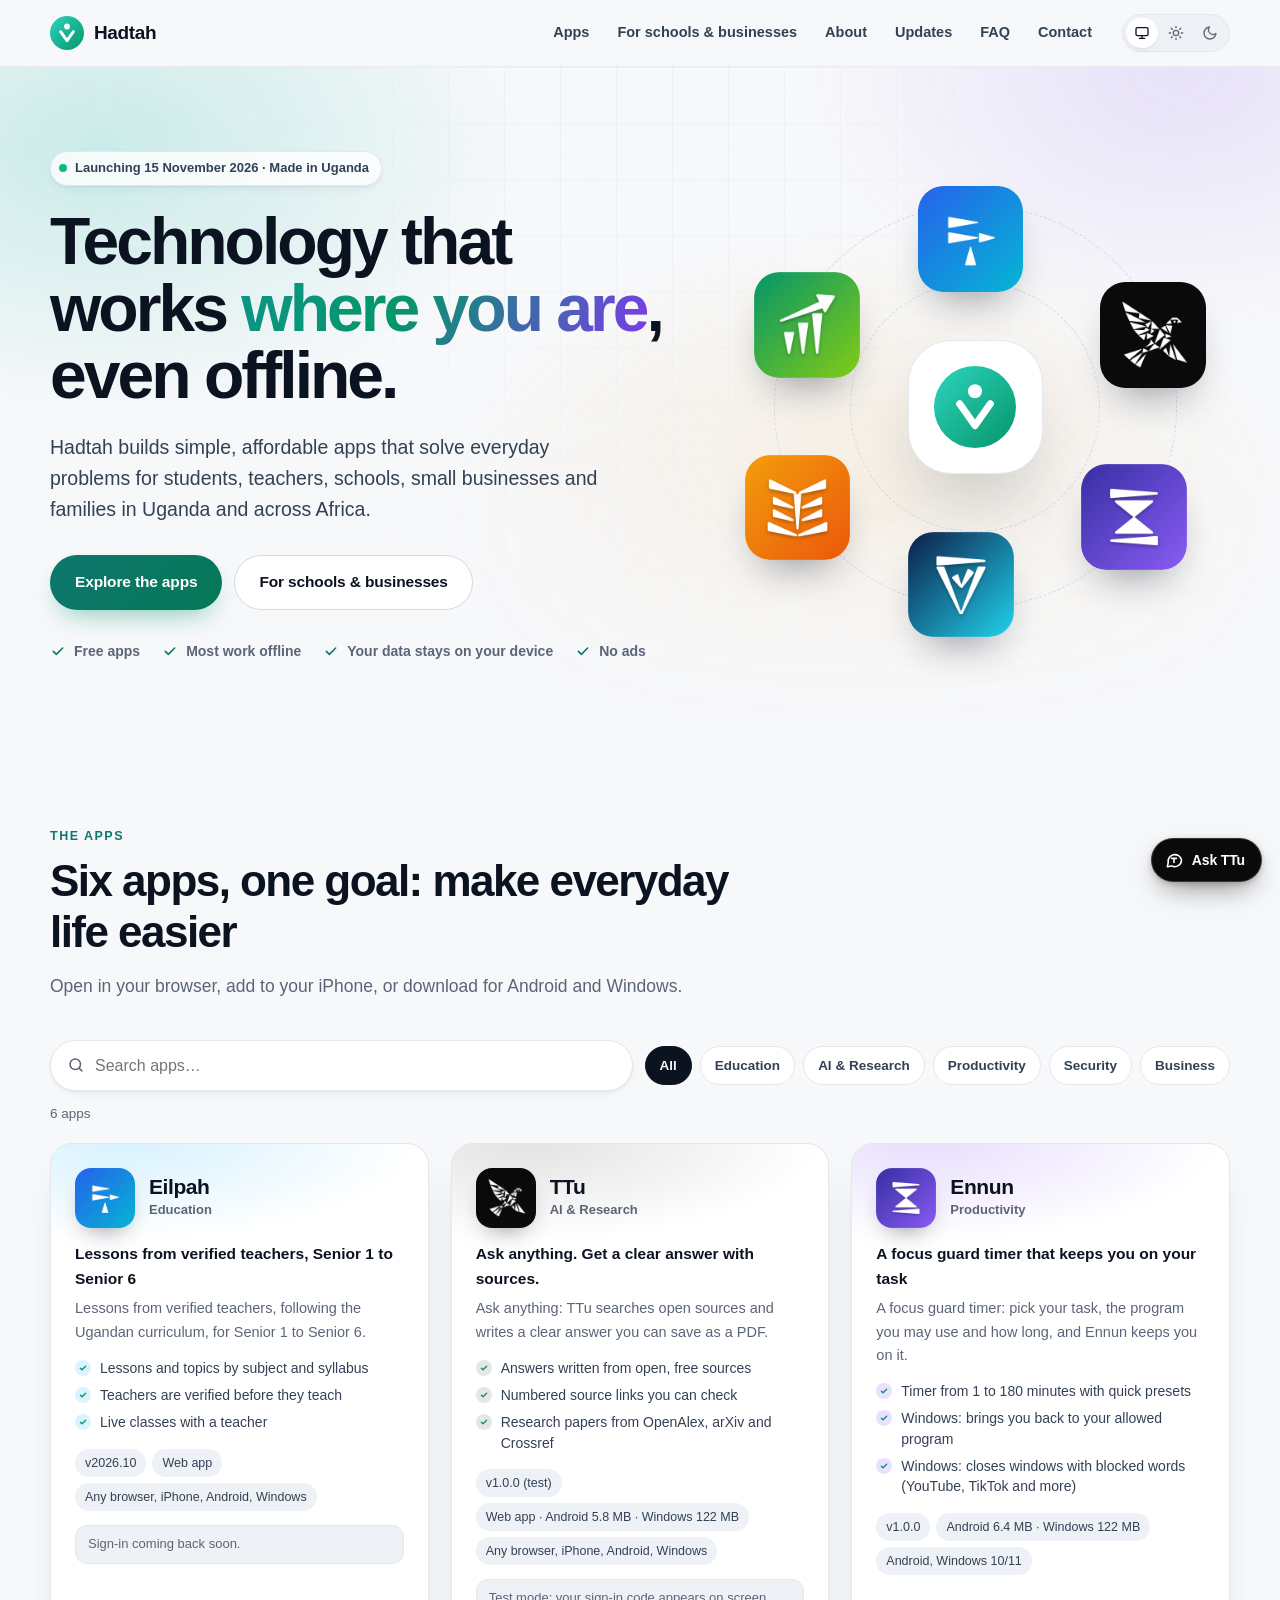
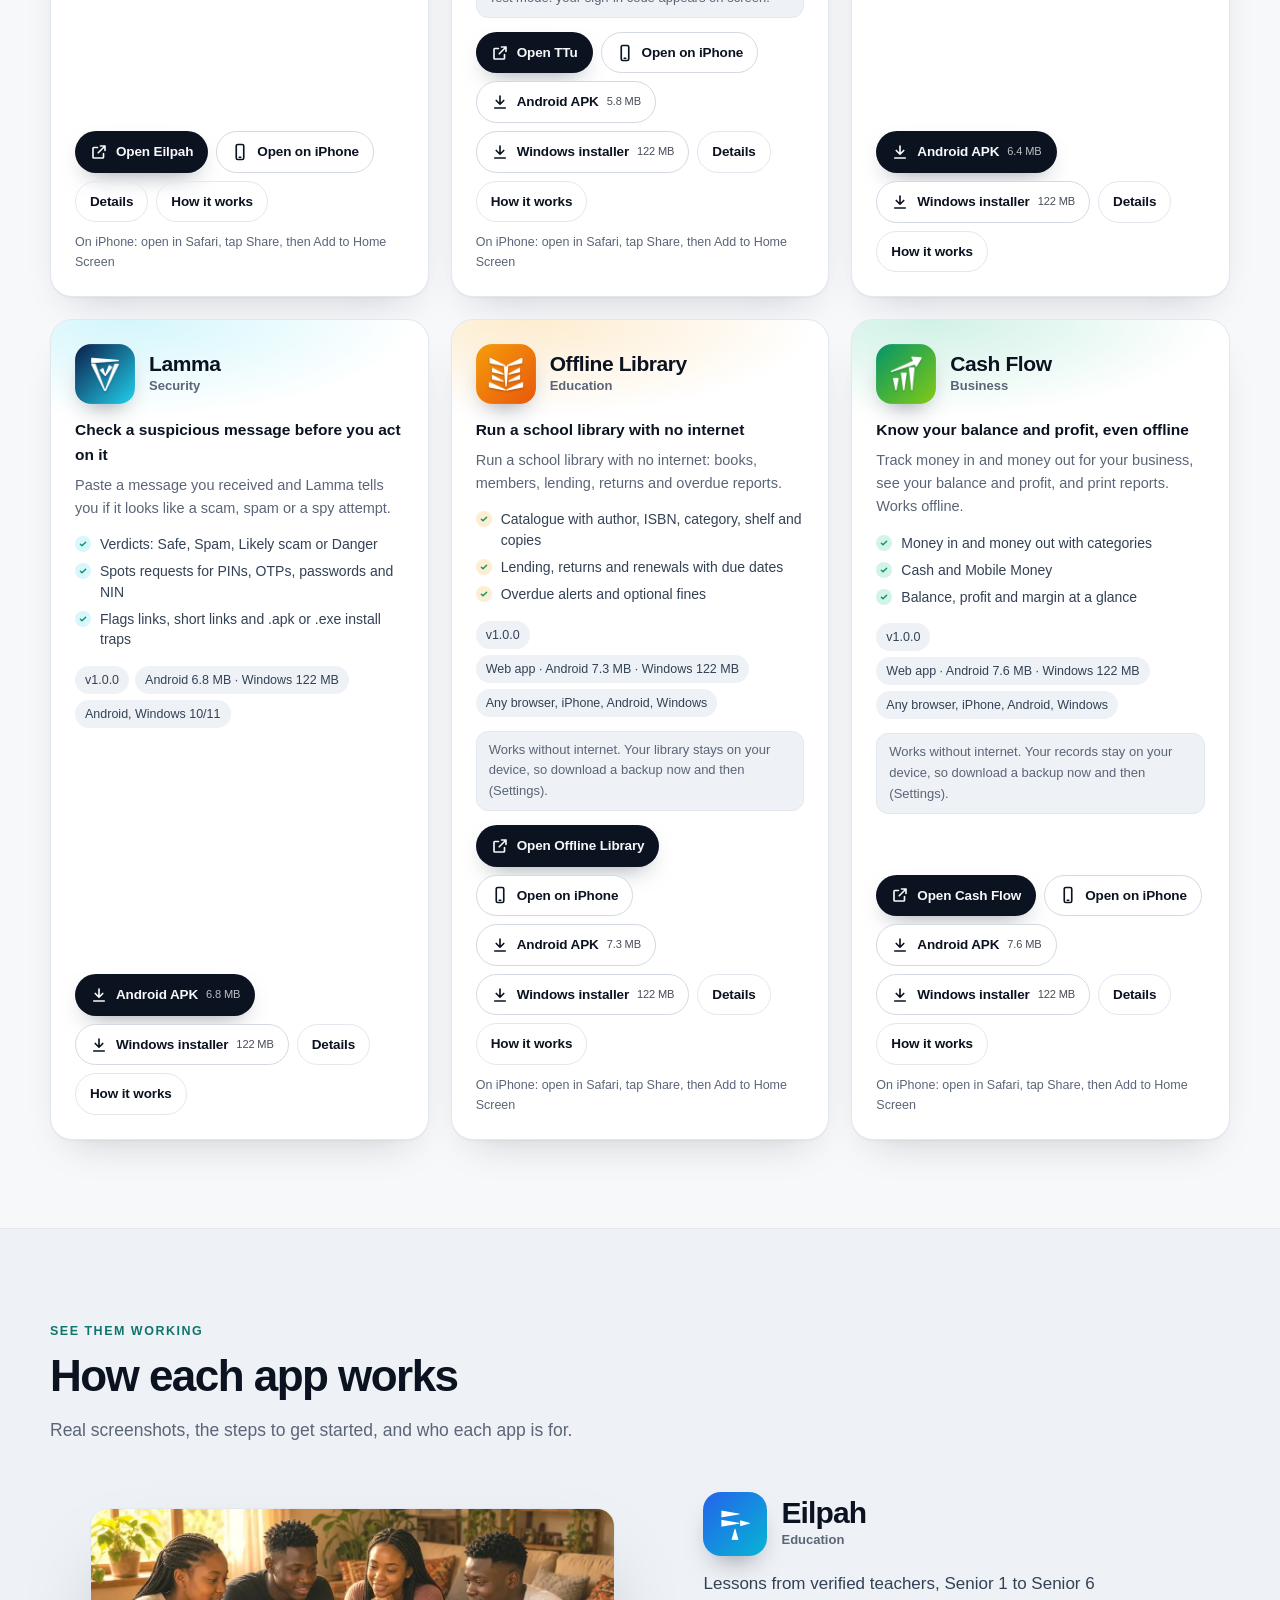
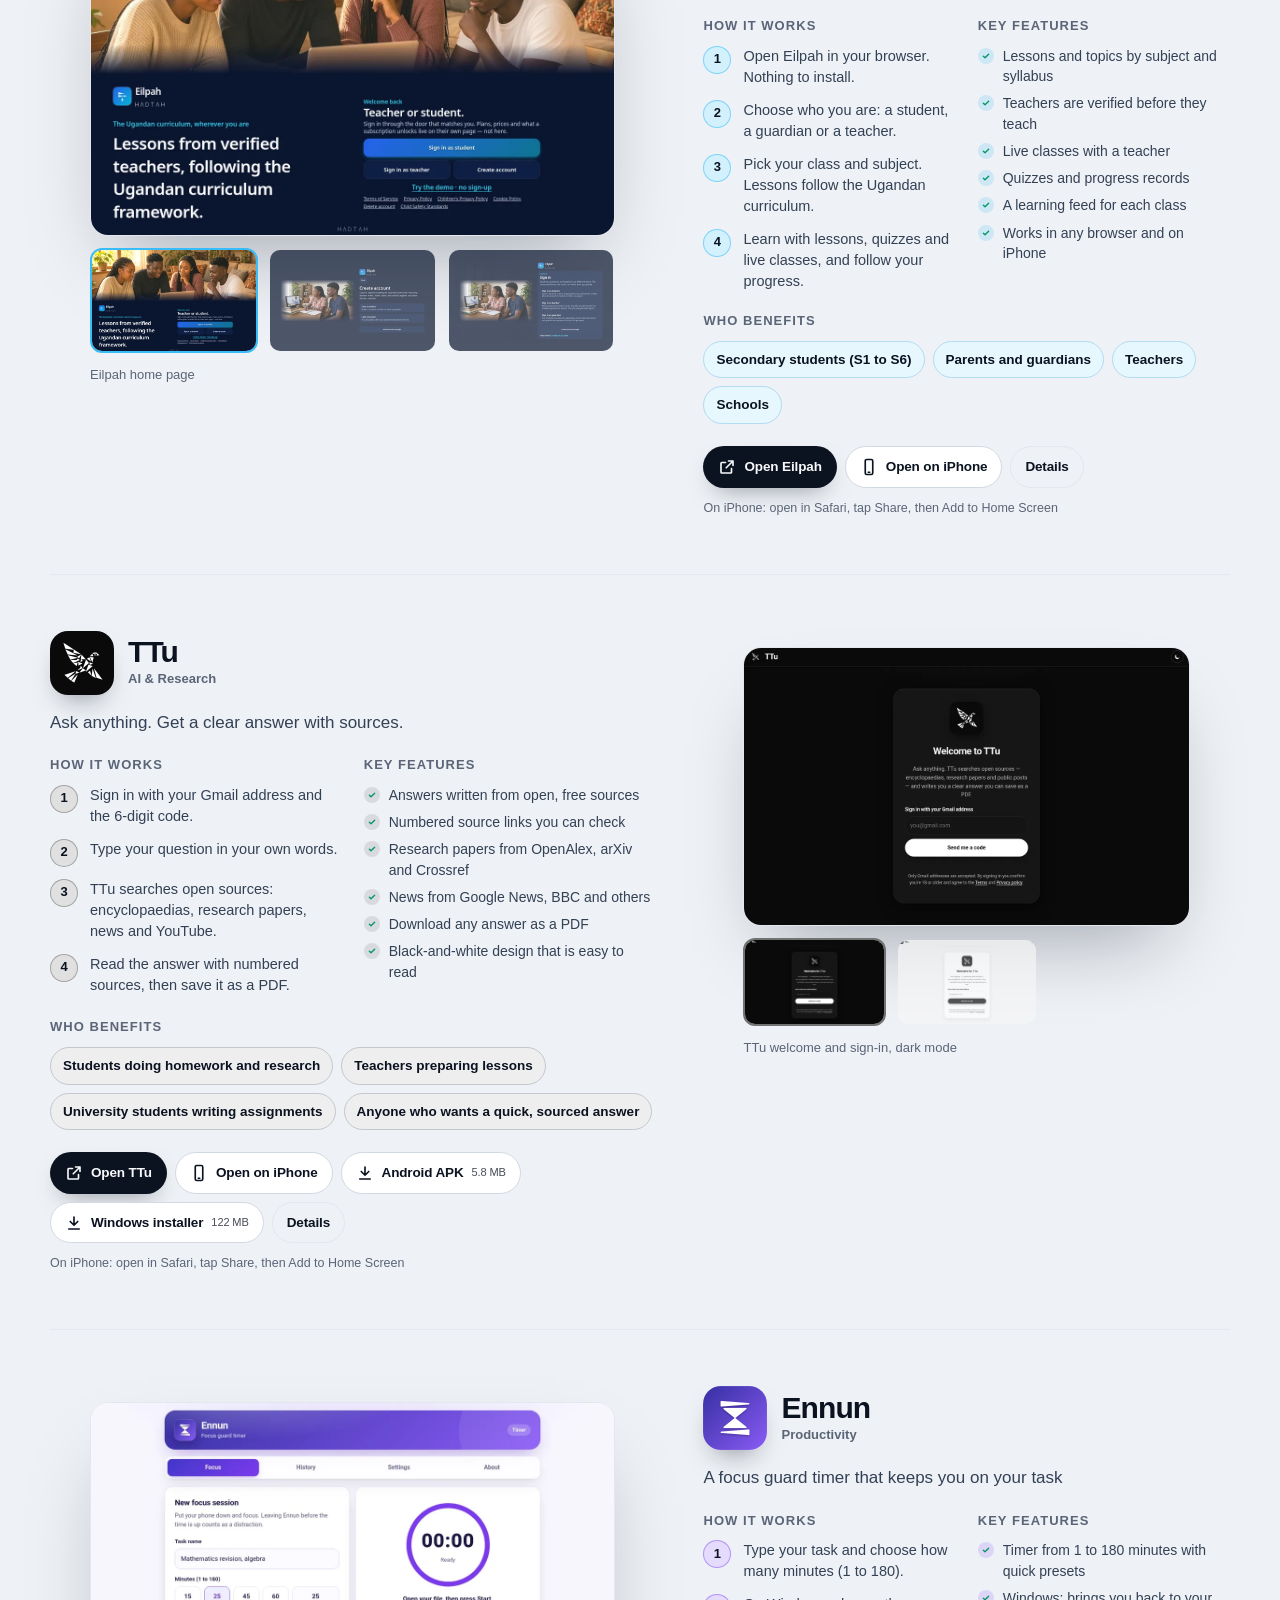
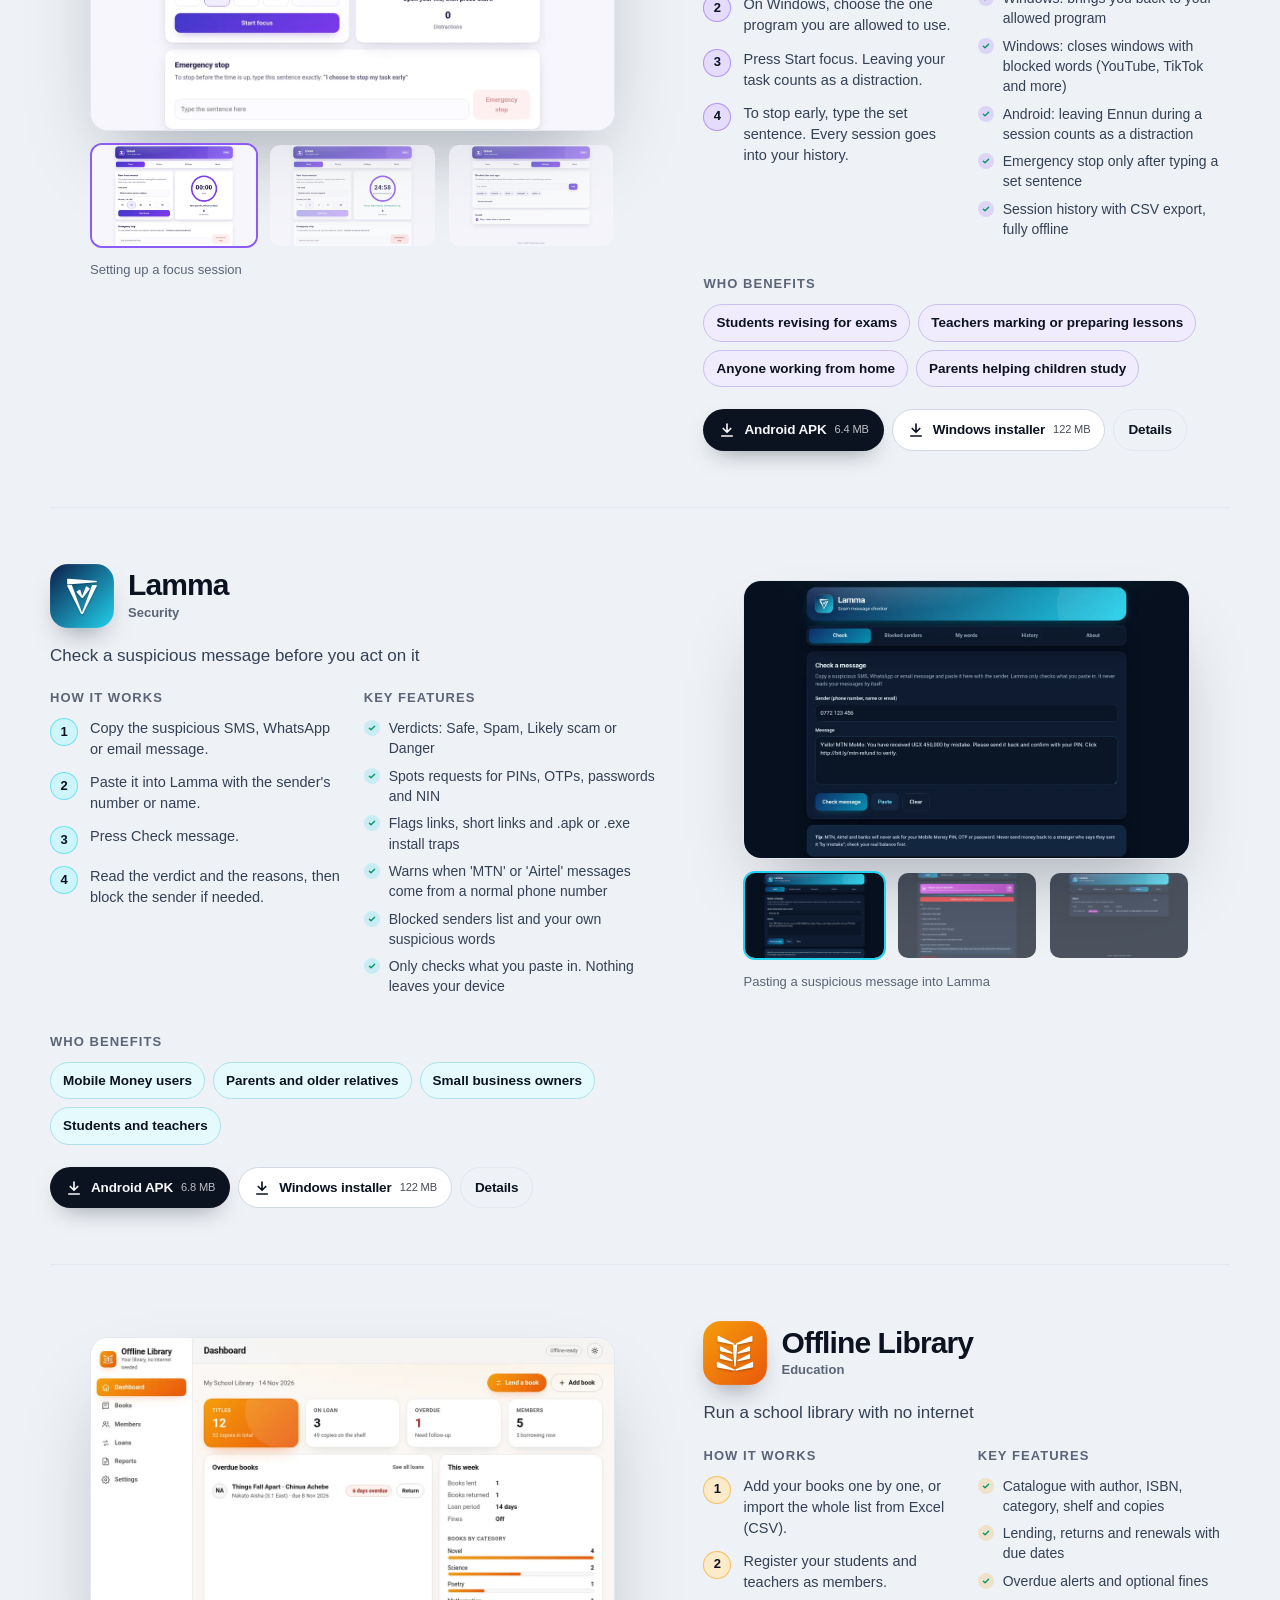
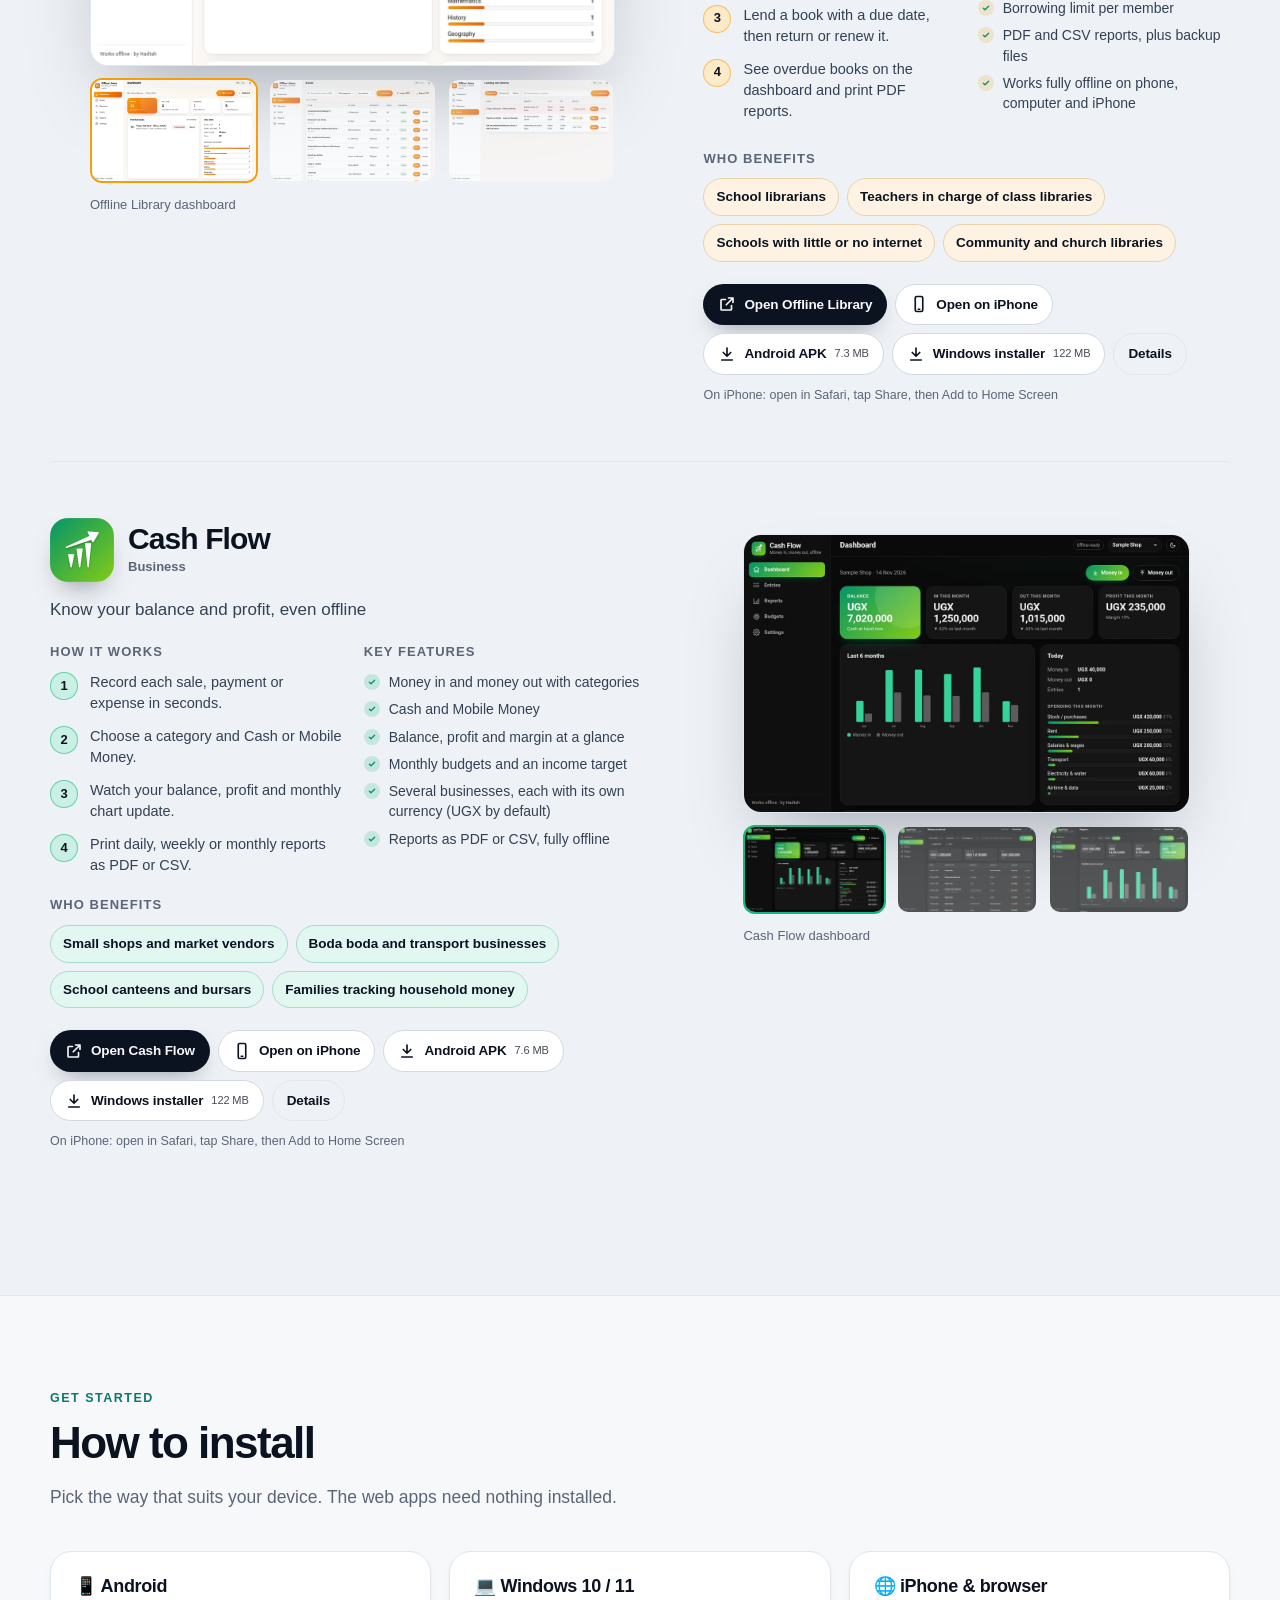
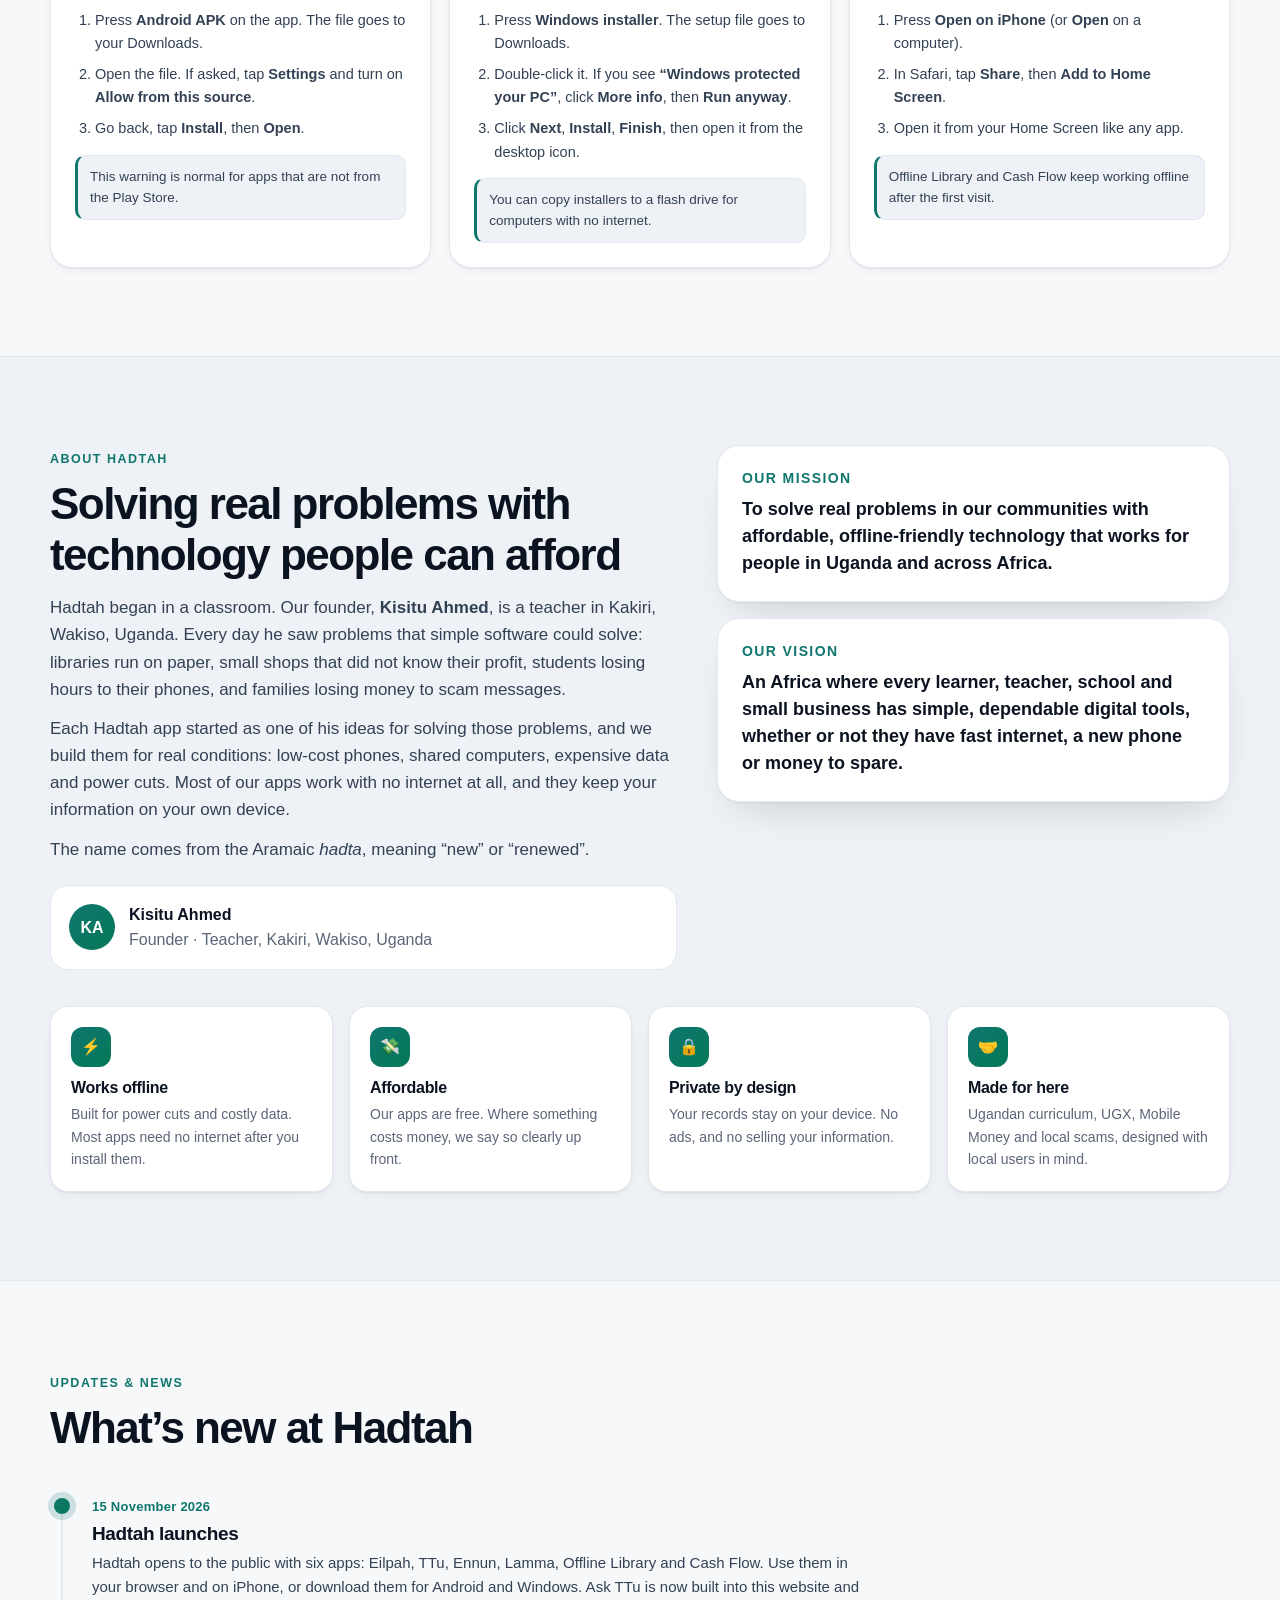
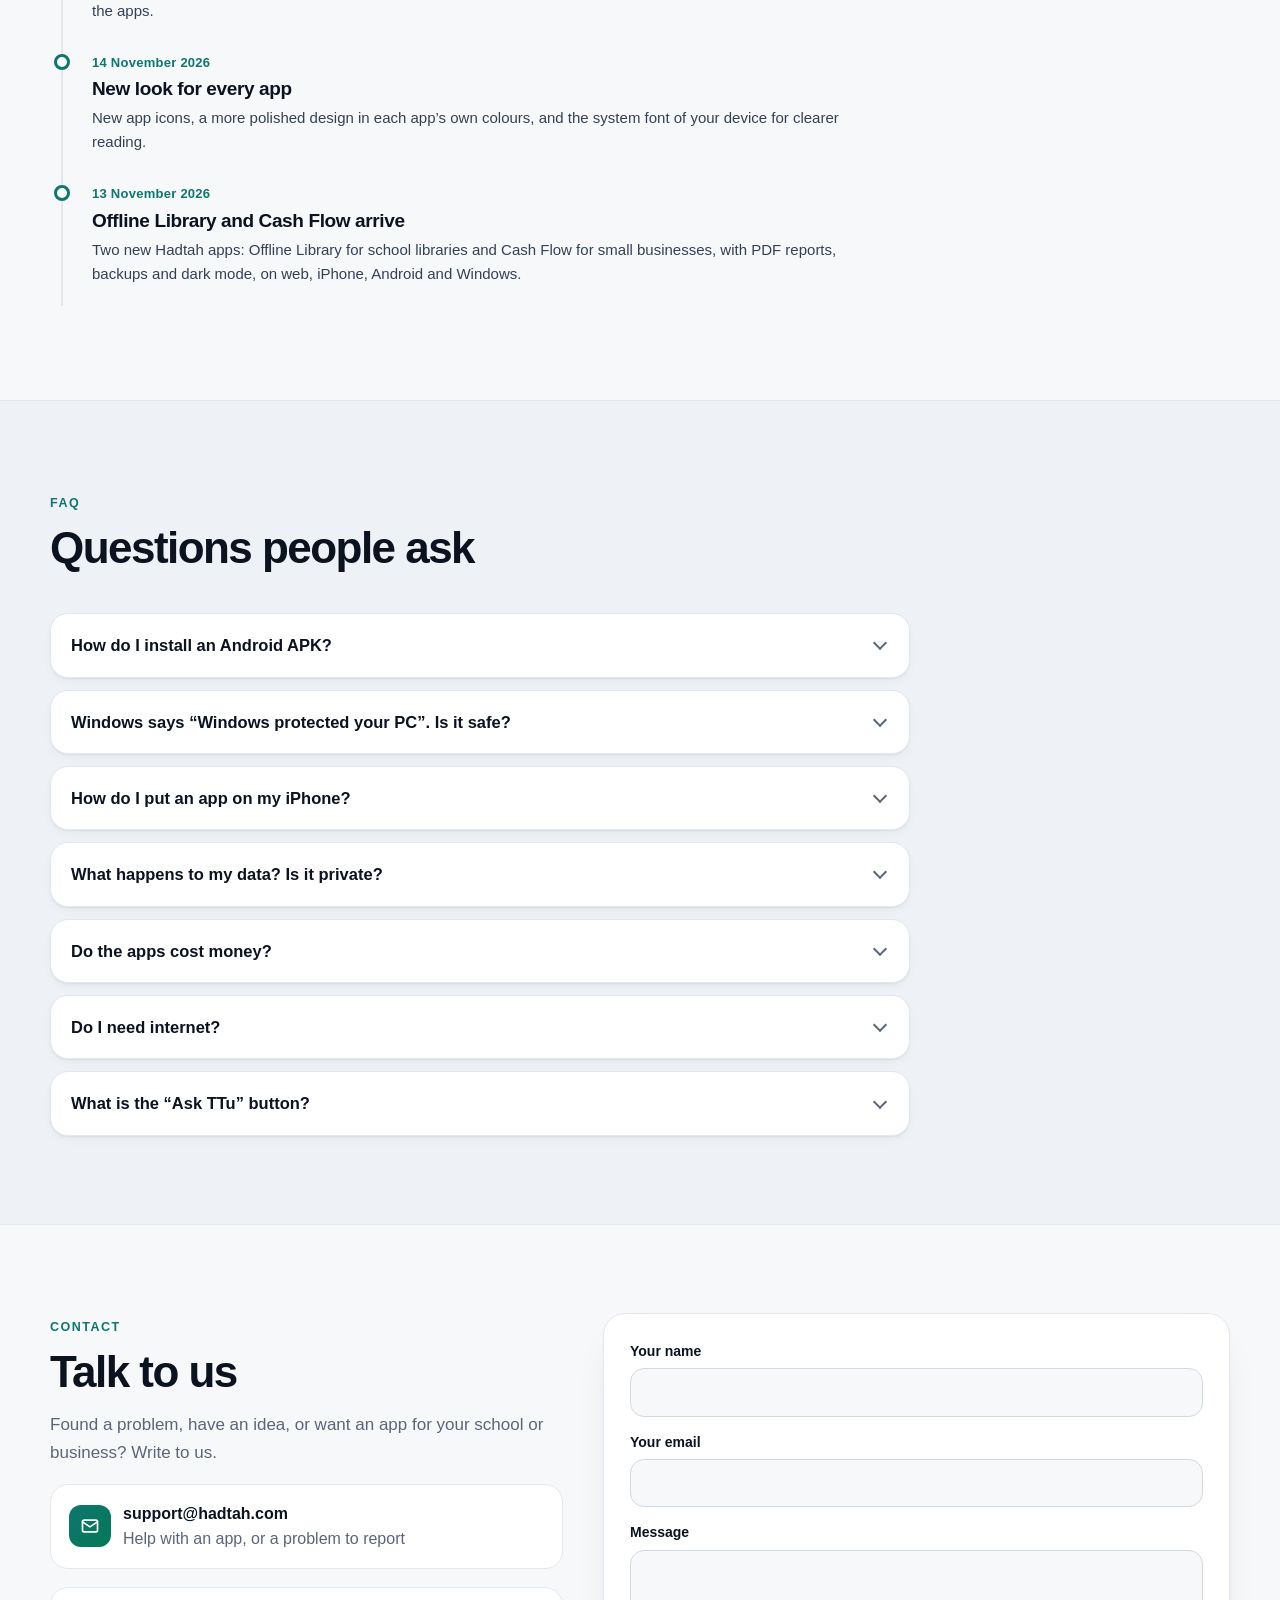
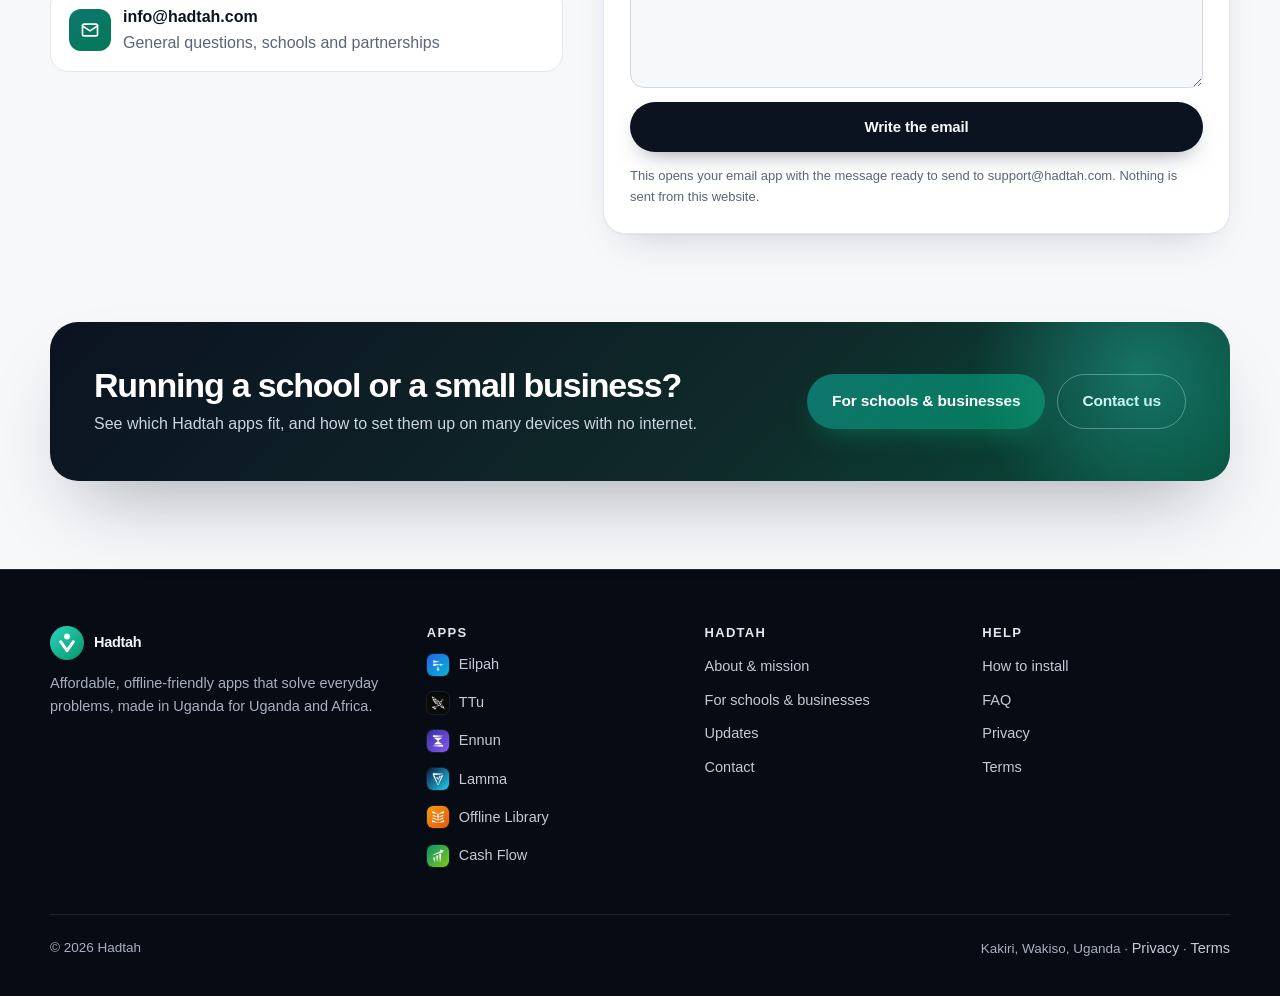
==== commit c4f00064: "Footer: always dark, app icons beside each app link; Ask TTu button turns white over the footer" ====
--- a/index.html
+++ b/index.html
@@ -232,11 +232,16 @@
       <div class="footer-grid">
         <div>
           <a class="brand" href="index.html#top"><img src="assets/hadtah-logo.svg" alt="" width="34" height="34">Hadtah</a>
-          <p class="muted" style="margin-top:12px;max-width:340px;font-size:14.5px">Affordable, offline-friendly apps that solve everyday problems, made in Uganda for Uganda and Africa.</p>
-        </div>
-        <div><h4>Apps</h4><ul>
-          <li><a href="index.html#app-eilpah">Eilpah</a></li><li><a href="index.html#app-ttu">TTu</a></li><li><a href="index.html#app-ennun">Ennun</a></li>
-          <li><a href="index.html#app-lamma">Lamma</a></li><li><a href="index.html#app-offline-library">Offline Library</a></li><li><a href="index.html#app-cash-flow">Cash Flow</a></li></ul></div>
+          <p class="foot-about">Affordable, offline-friendly apps that solve everyday problems, made in Uganda for Uganda and Africa.</p>
+        </div>
+        <div><h4>Apps</h4><ul class="foot-apps">
+          <li><a href="index.html#app-eilpah"><img src="assets/icons/eilpah.png" alt="" width="22" height="22" loading="lazy">Eilpah</a></li>
+          <li><a href="index.html#app-ttu"><img src="assets/icons/ttu.png" alt="" width="22" height="22" loading="lazy">TTu</a></li>
+          <li><a href="index.html#app-ennun"><img src="assets/icons/ennun.png" alt="" width="22" height="22" loading="lazy">Ennun</a></li>
+          <li><a href="index.html#app-lamma"><img src="assets/icons/lamma.png" alt="" width="22" height="22" loading="lazy">Lamma</a></li>
+          <li><a href="index.html#app-offline-library"><img src="assets/icons/offline-library.png" alt="" width="22" height="22" loading="lazy">Offline Library</a></li>
+          <li><a href="index.html#app-cash-flow"><img src="assets/icons/cash-flow.png" alt="" width="22" height="22" loading="lazy">Cash Flow</a></li>
+        </ul></div>
         <div><h4>Hadtah</h4><ul>
           <li><a href="index.html#about">About &amp; mission</a></li><li><a href="schools.html">For schools &amp; businesses</a></li><li><a href="index.html#updates">Updates</a></li><li><a href="index.html#contact">Contact</a></li></ul></div>
         <div><h4>Help</h4><ul>
--- a/styles.css
+++ b/styles.css
@@ -317,3 +317,18 @@
 [data-theme="light"] .attu-msg{color:#404040}
 [data-theme="light"] .attu-msg strong,[data-theme="light"] .attu-msg a{color:#000}
 [data-theme="dark"] .attu-btn{background:#fff;color:#0a0a0a;border-color:rgba(0,0,0,.1)}
+
+/* ---------- footer: always dark, in both themes ---------- */
+.footer{background:#070b14;color:#c3cad6;border-top:1px solid #1c2638;color-scheme:dark}
+.footer .brand{color:#f1f5f9}
+.footer h4{color:#e2e8f0}
+.footer a{color:#c3cad6}
+.footer a:hover,.footer a:focus-visible{color:#ffffff}
+.footer .foot-about{margin-top:12px;max-width:340px;font-size:14.5px;color:#a7b0bf}
+.footer .legal{border-top-color:#1c2638;color:#a7b0bf}
+.footer .legal a{color:#c3cad6}
+.foot-apps a{display:inline-flex;align-items:center;gap:10px}
+.foot-apps img{width:22px;height:22px;border-radius:6px;flex:none;box-shadow:0 0 0 1px rgba(255,255,255,.08)}
+.footer :focus-visible{outline-color:#2dd4bf}
+/* Ask TTu stays clear of the dark footer: switch to the white style while the footer is on screen */
+html.foot-in .attu-btn{background:#fff;color:#0a0a0a;border-color:rgba(0,0,0,.1);box-shadow:0 12px 30px -10px rgba(0,0,0,.7),0 0 0 1px rgba(255,255,255,.25)}
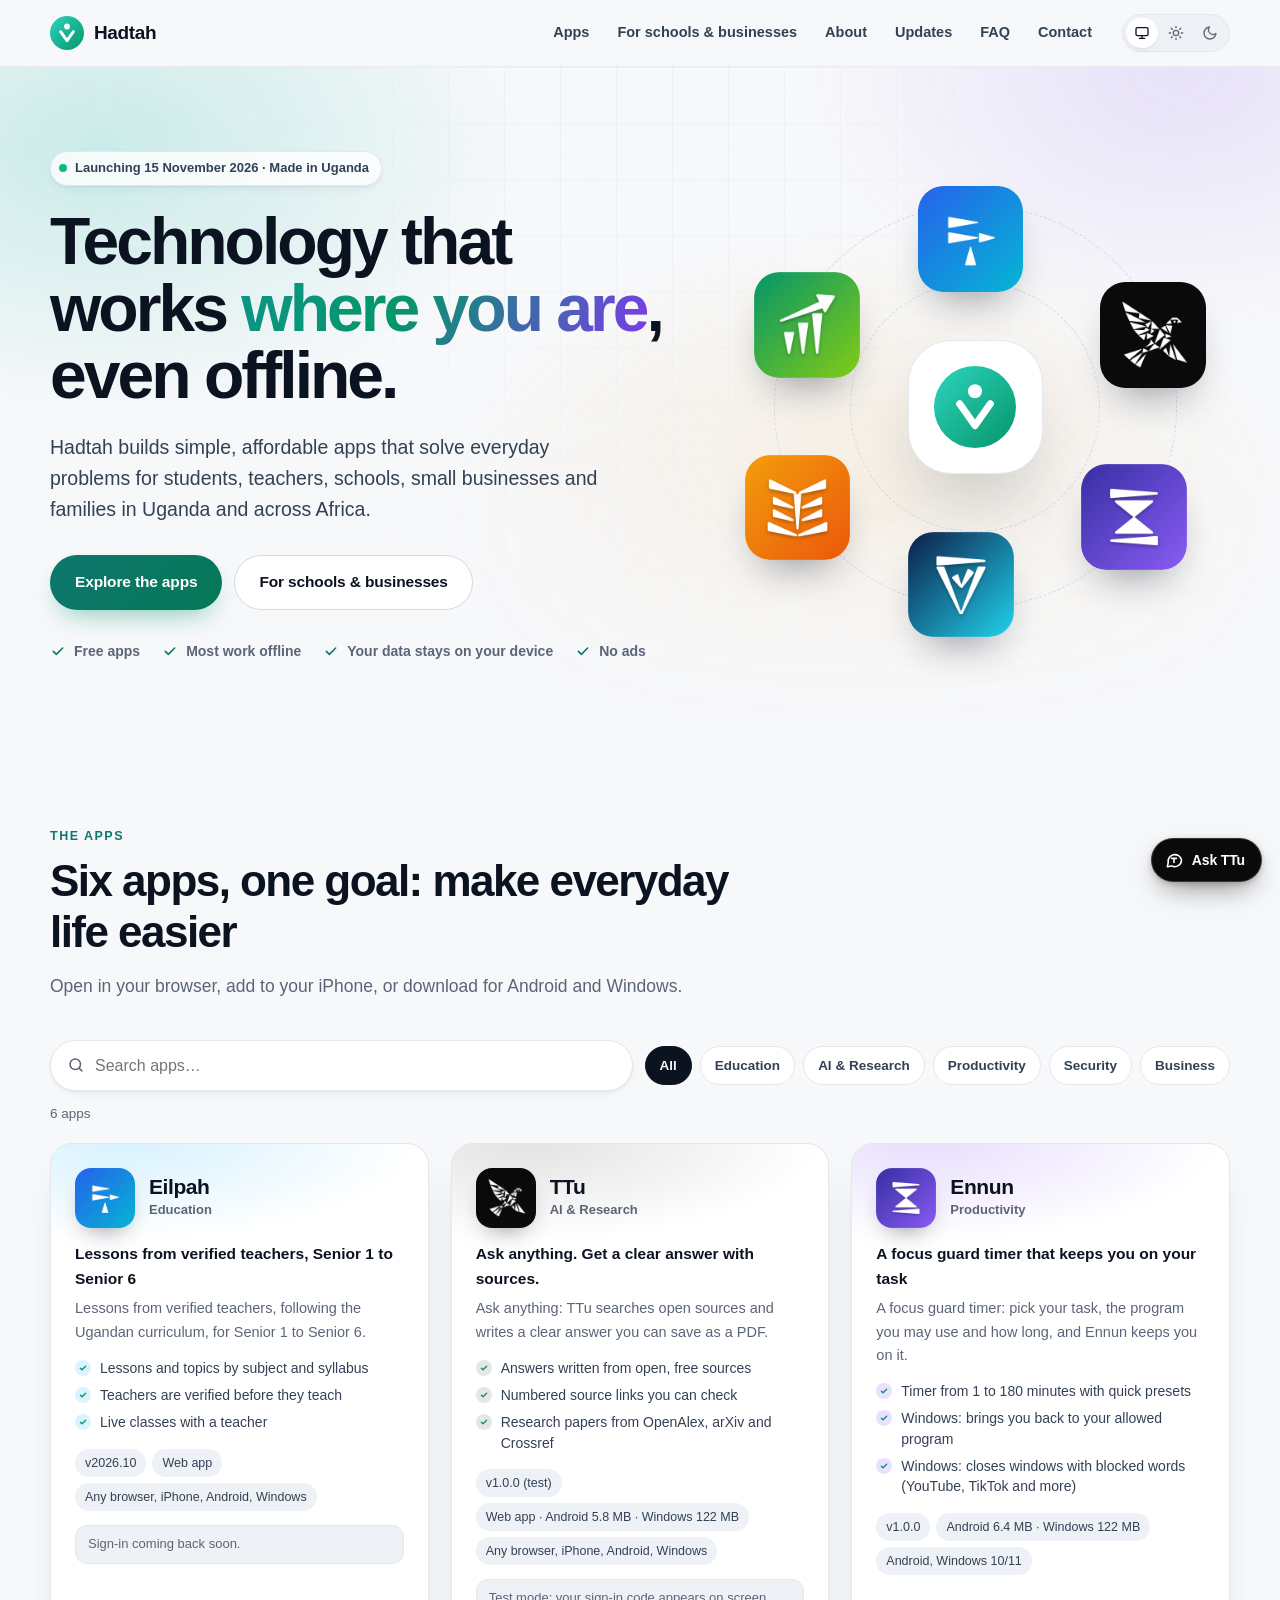
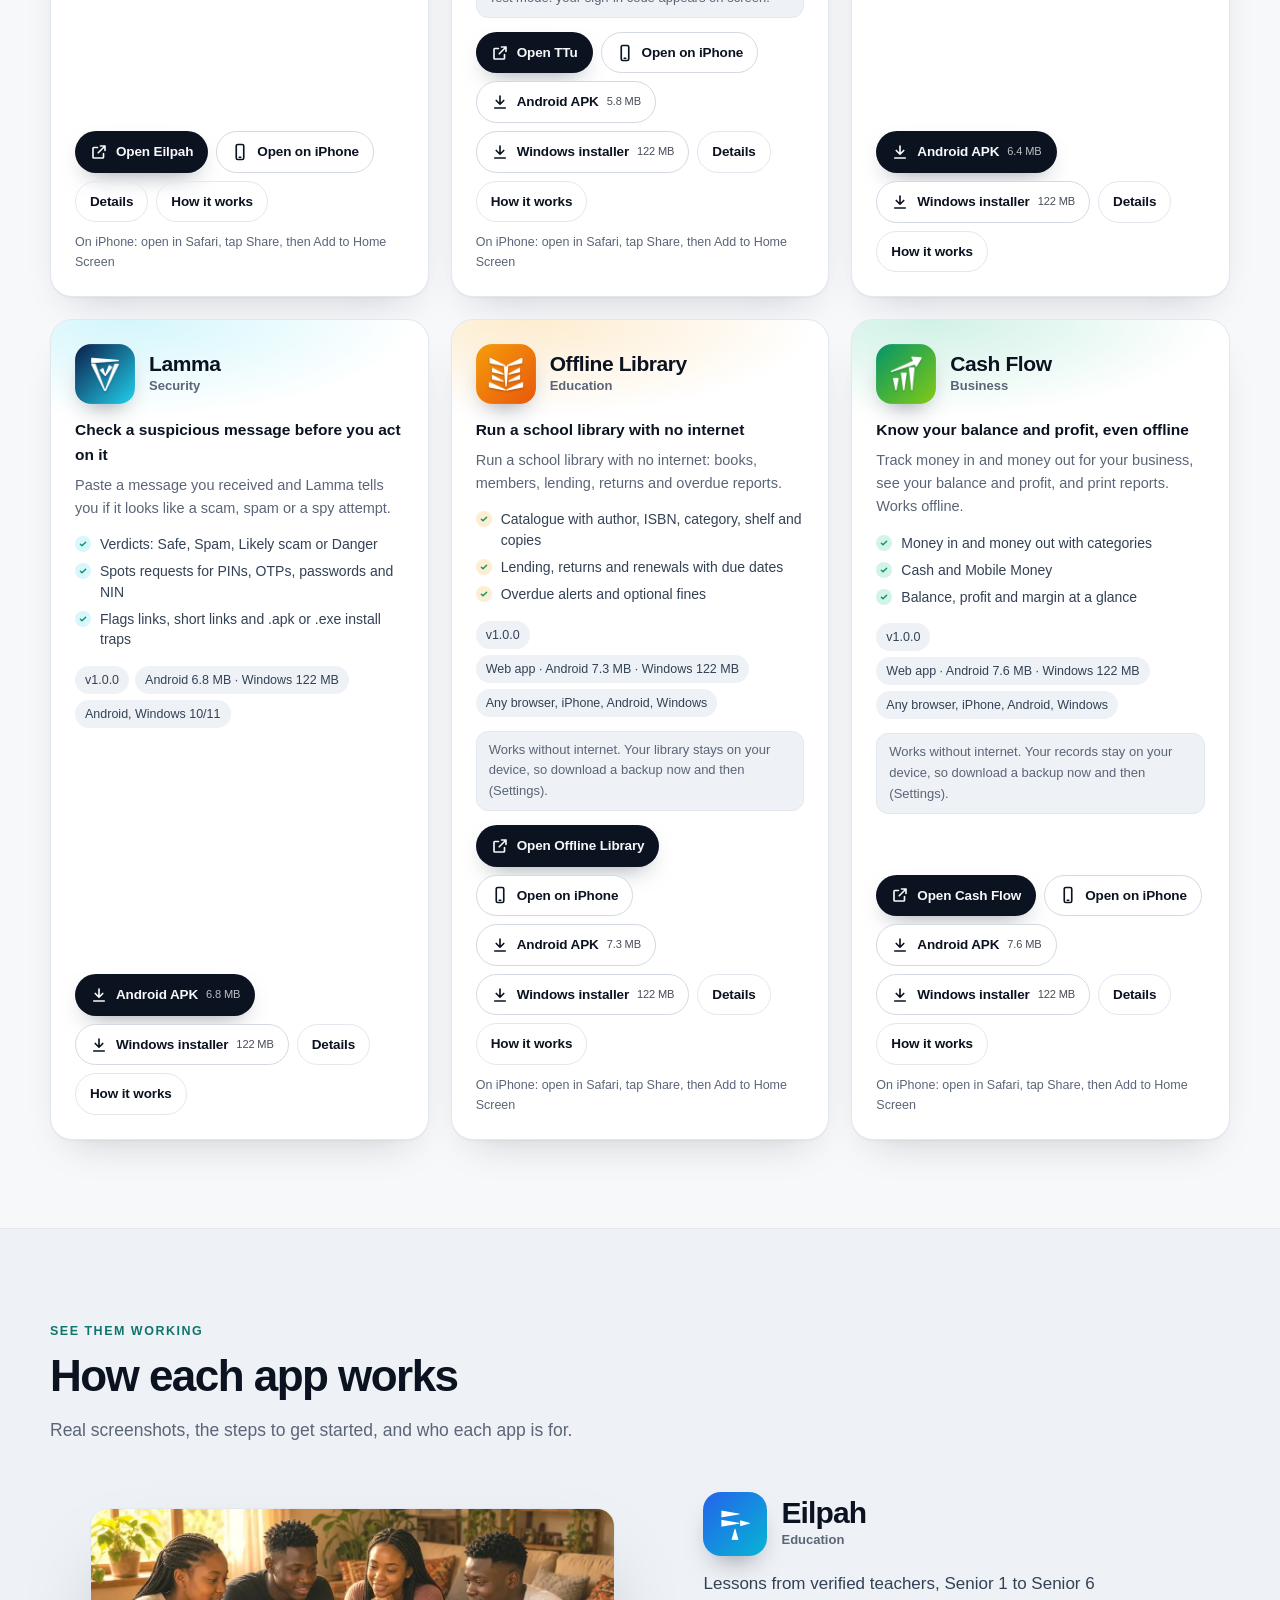
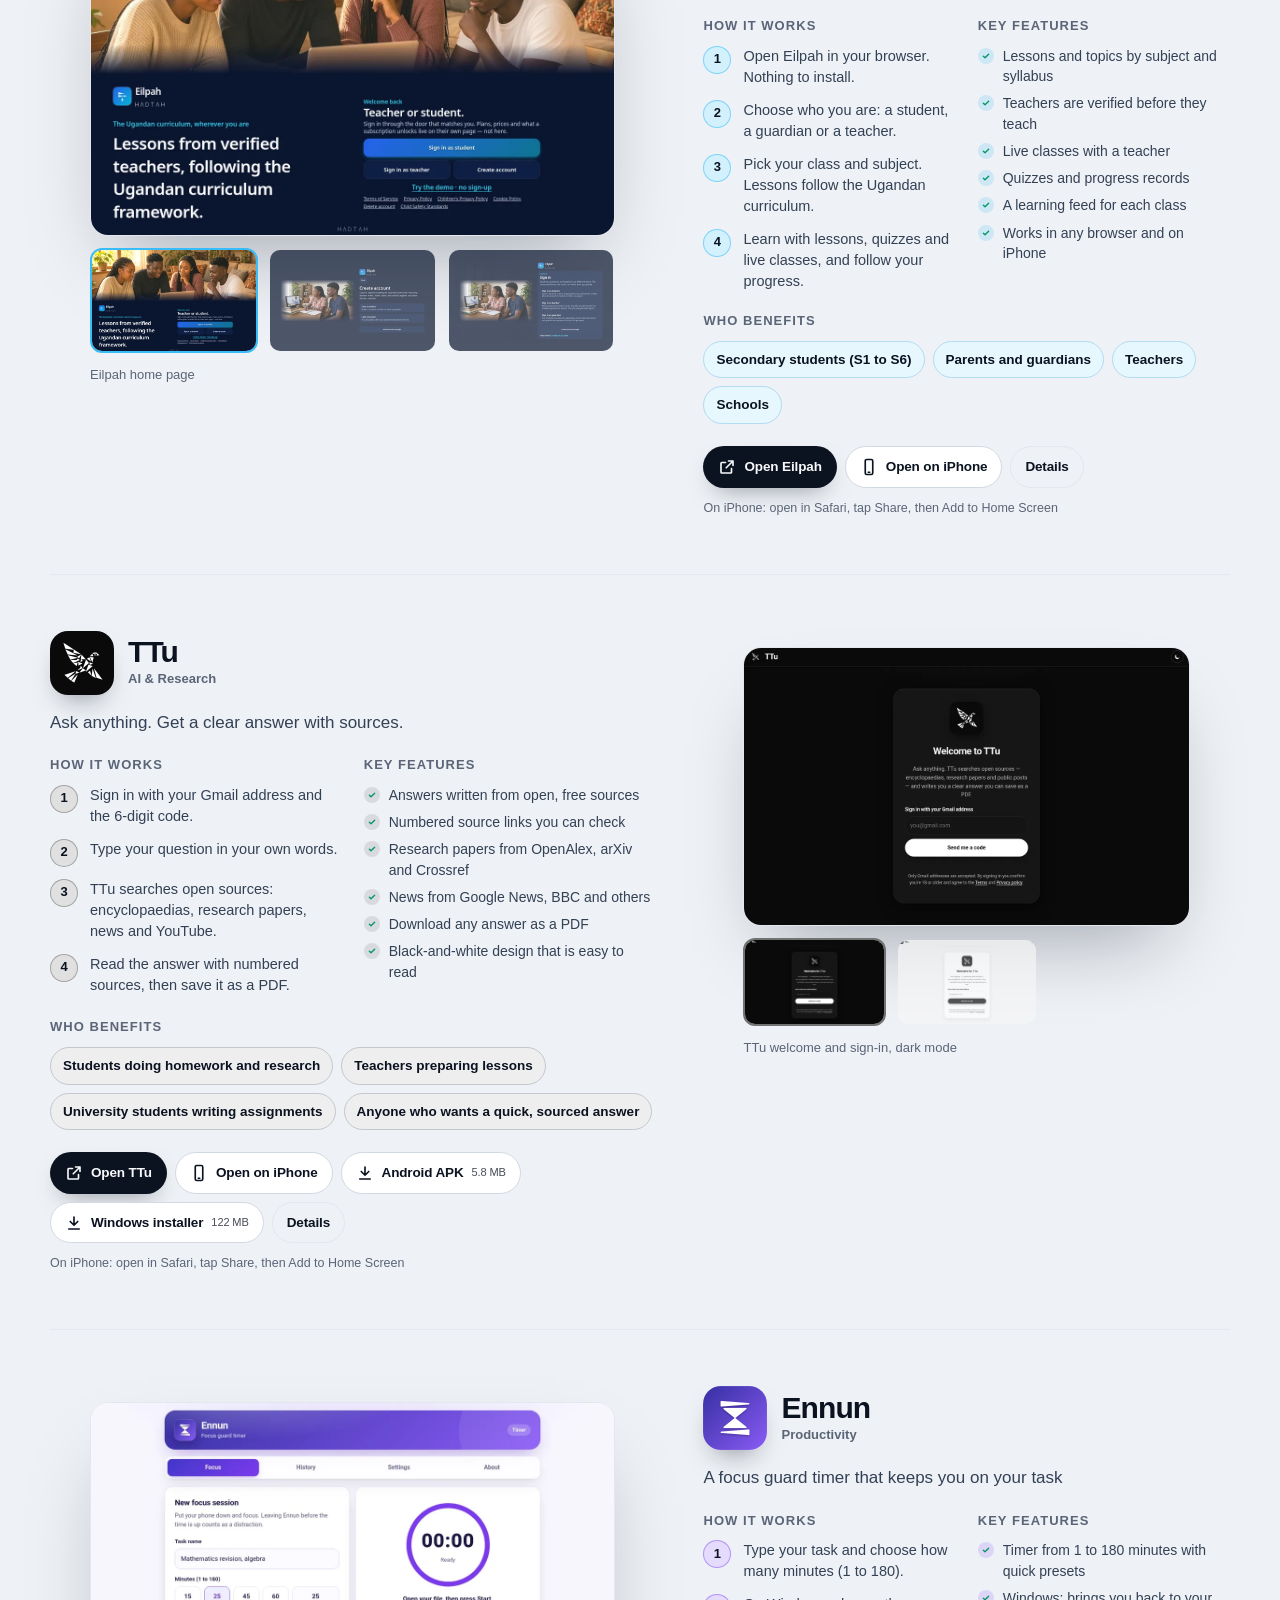
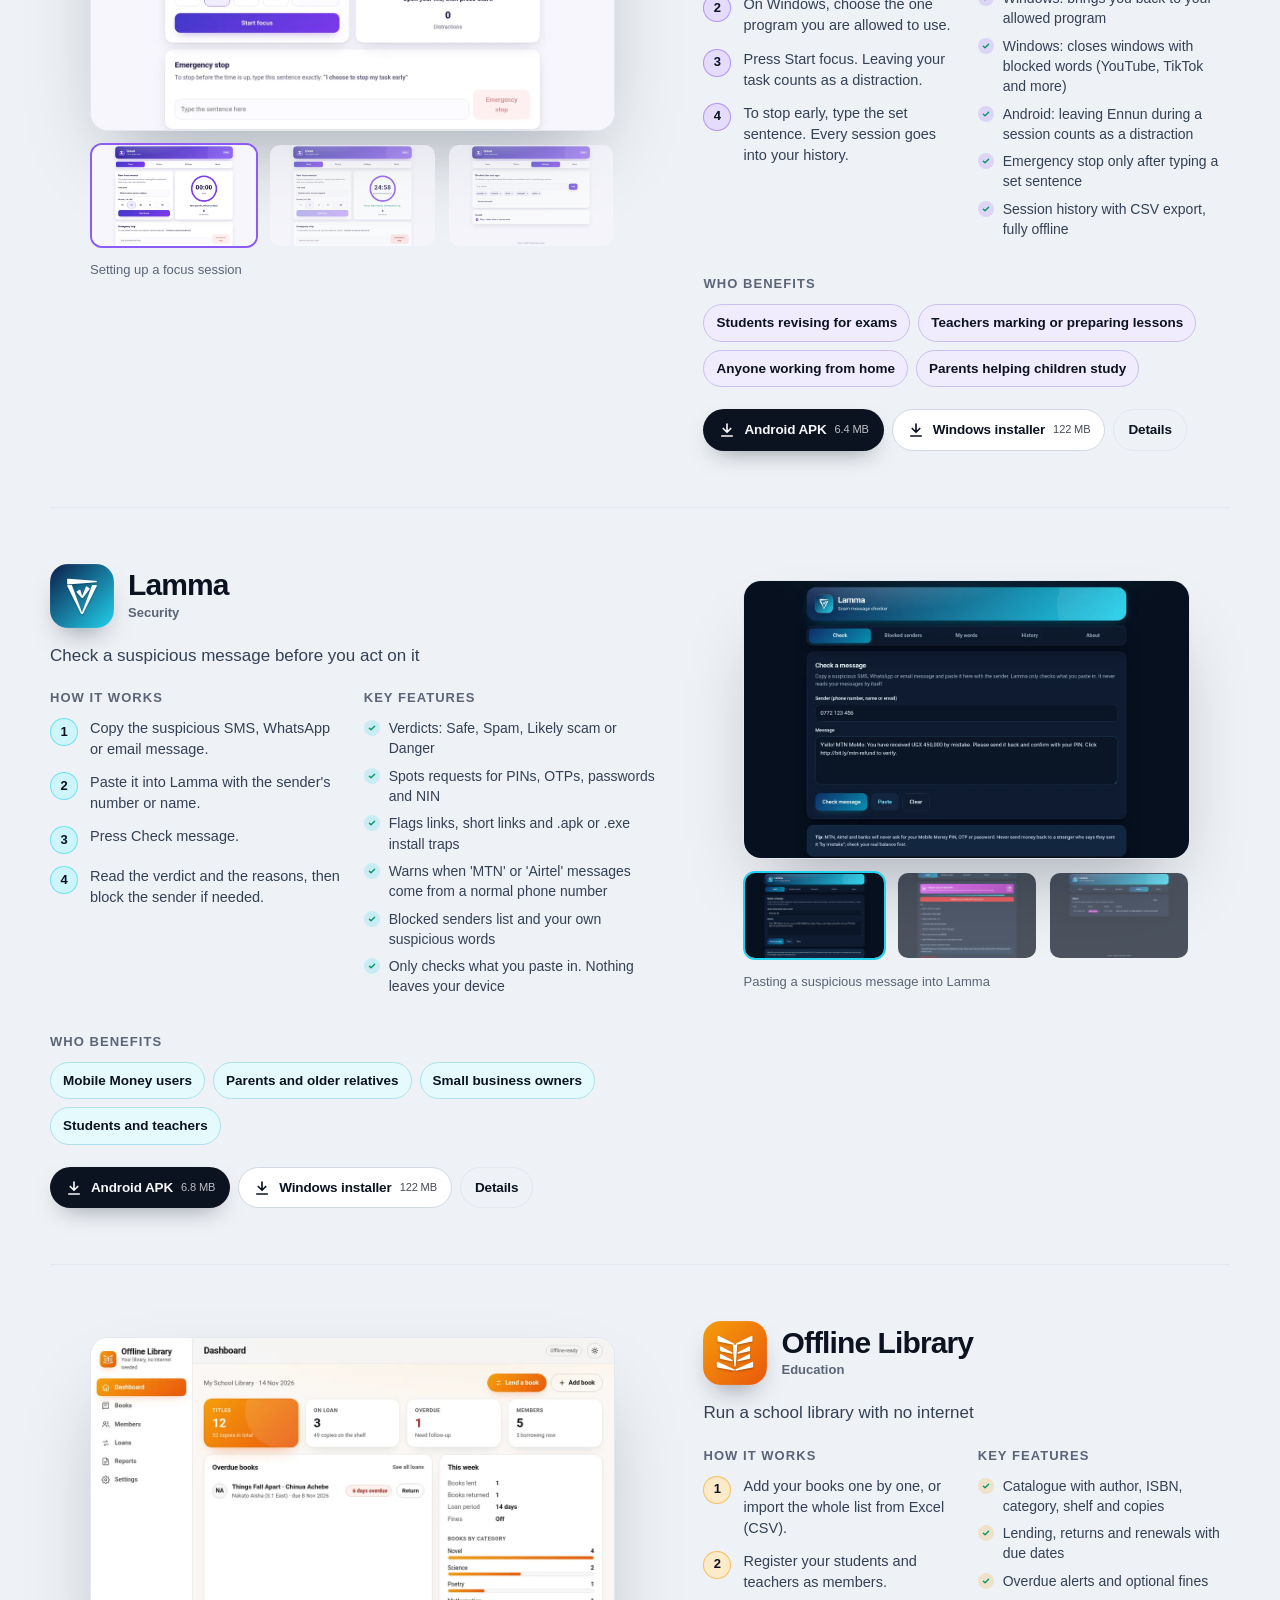
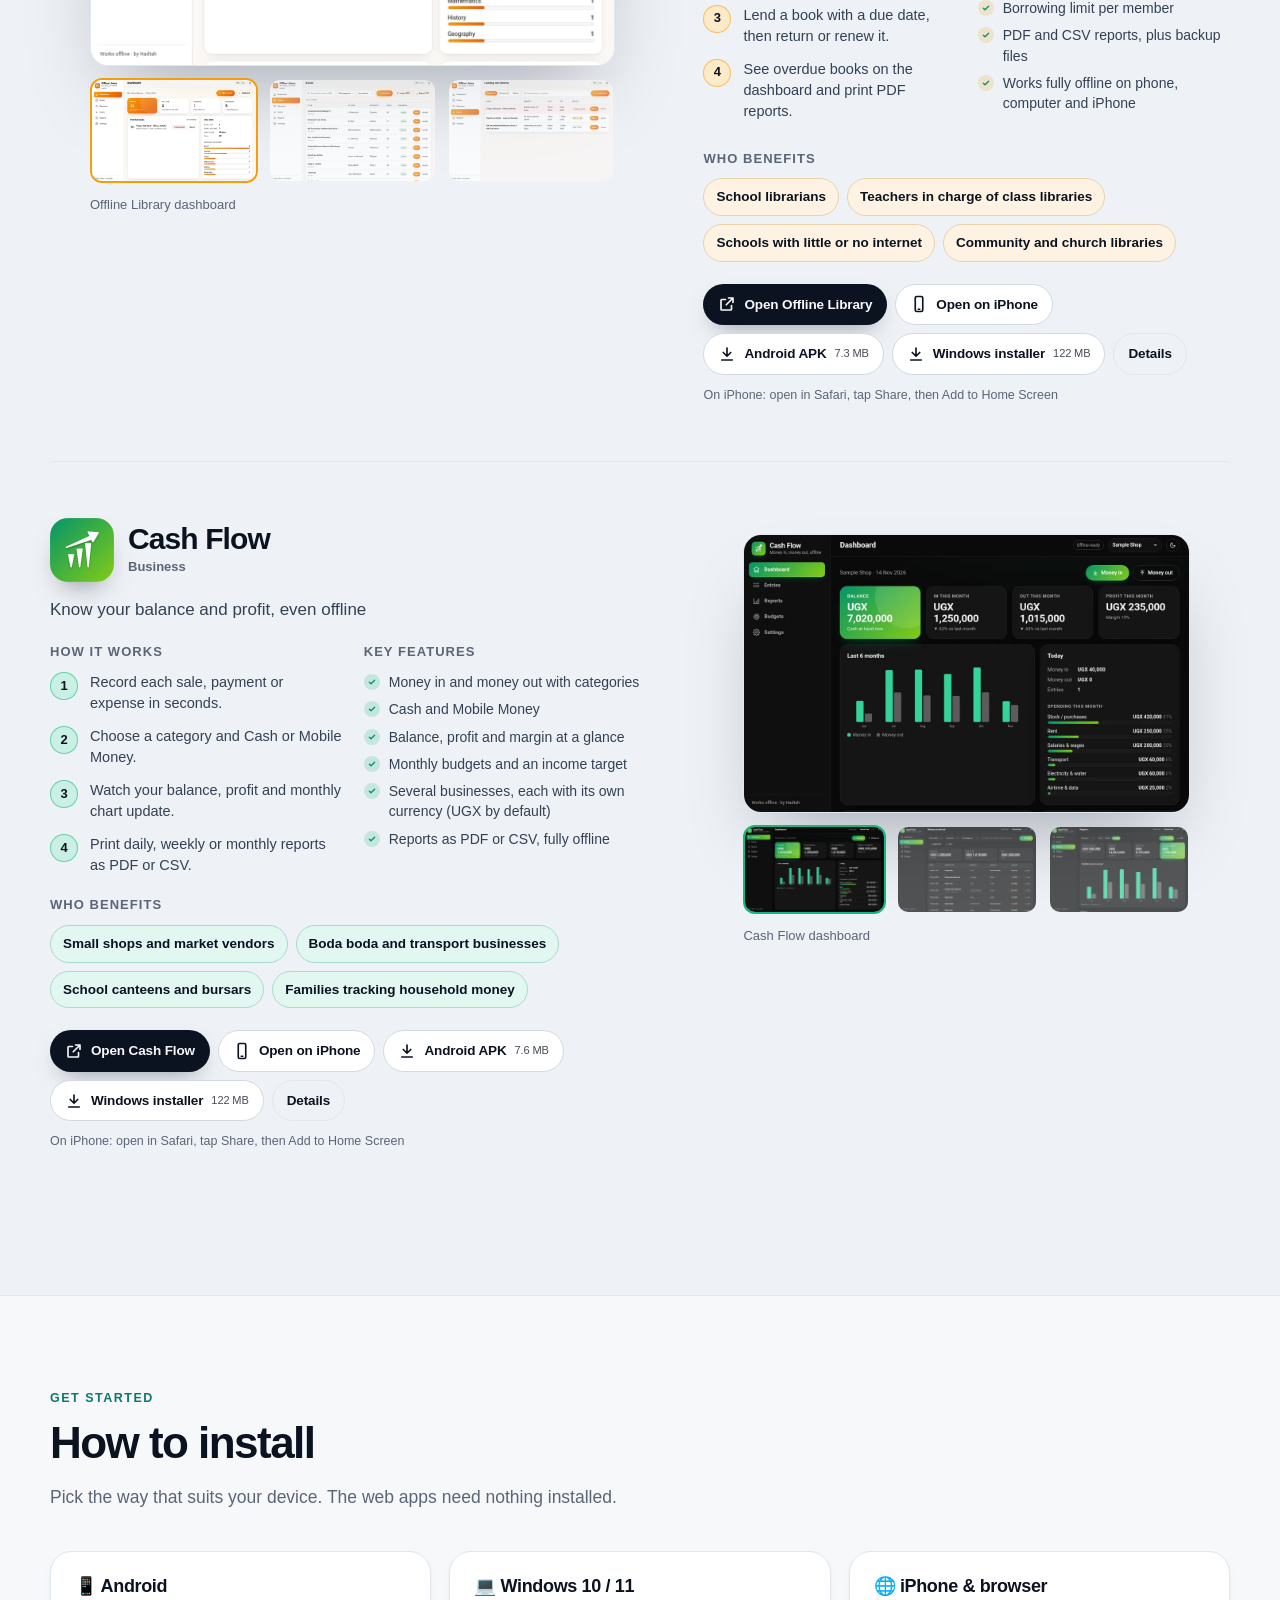
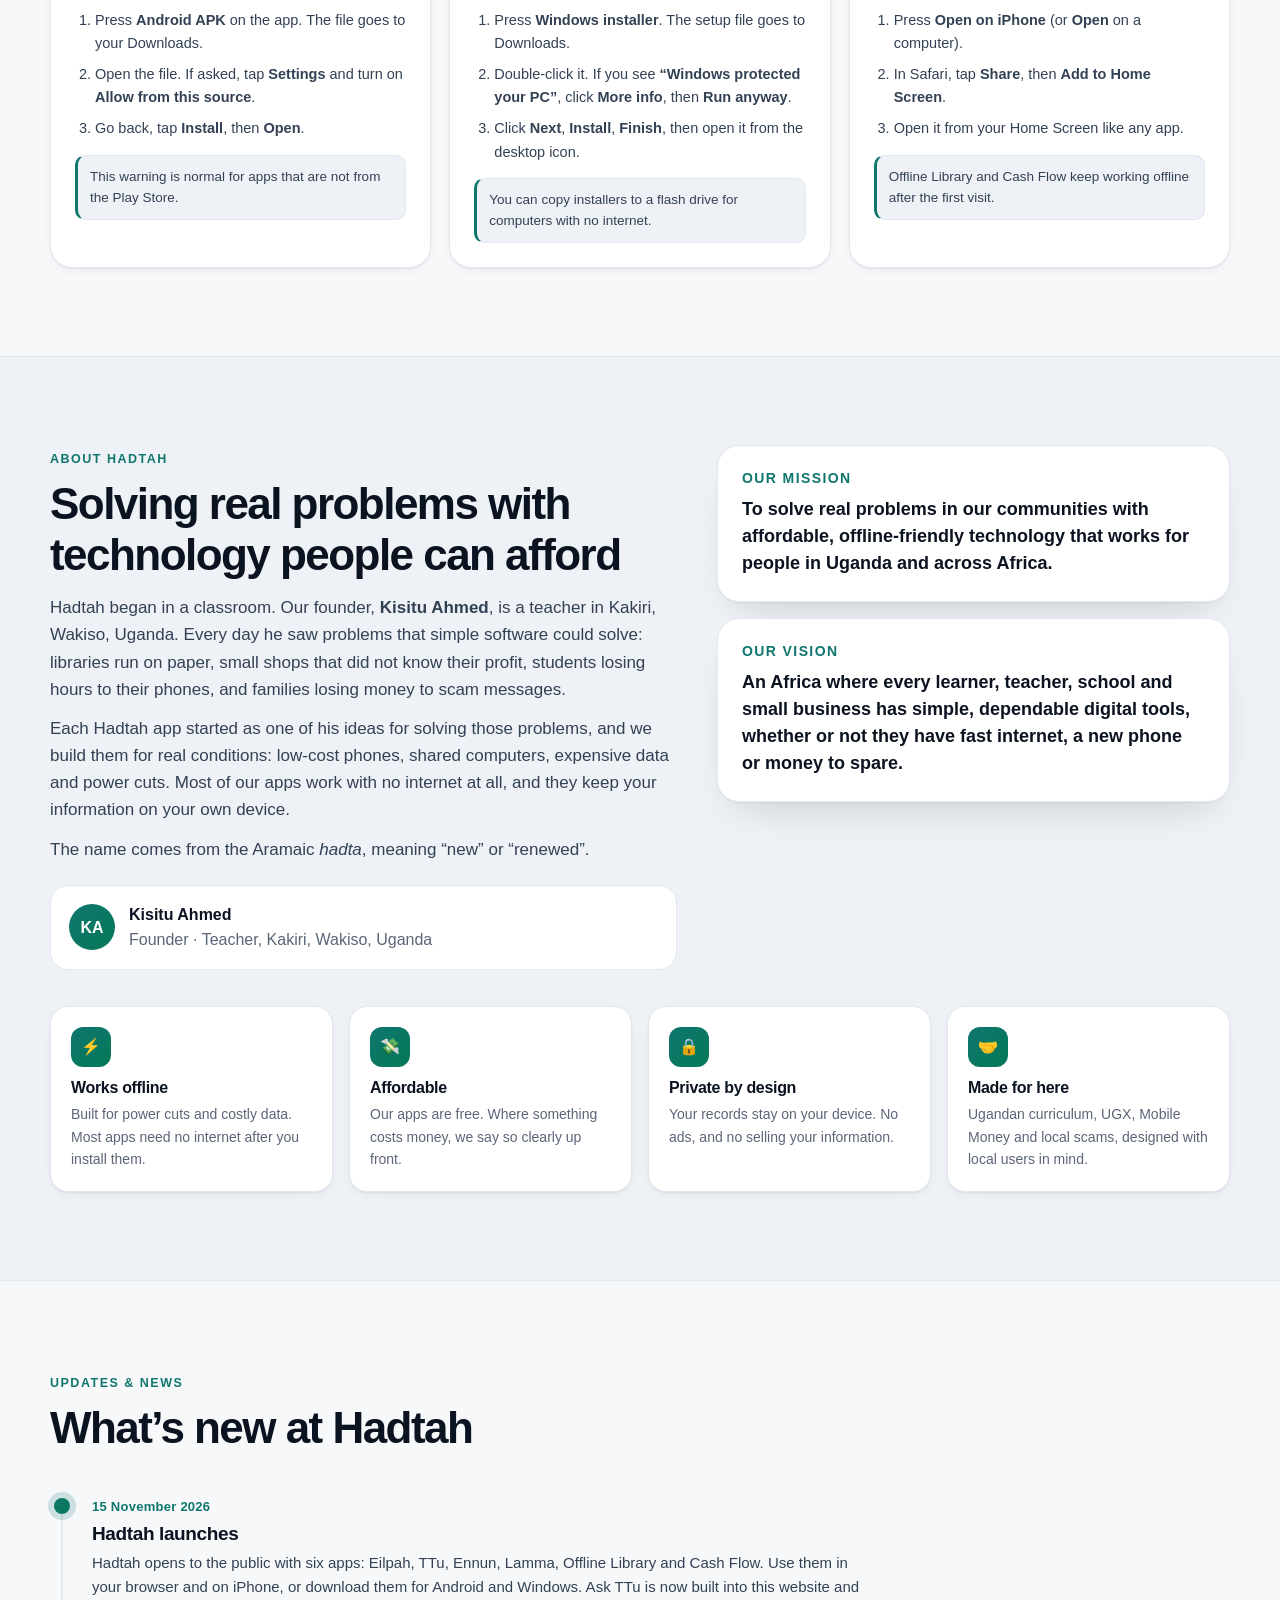
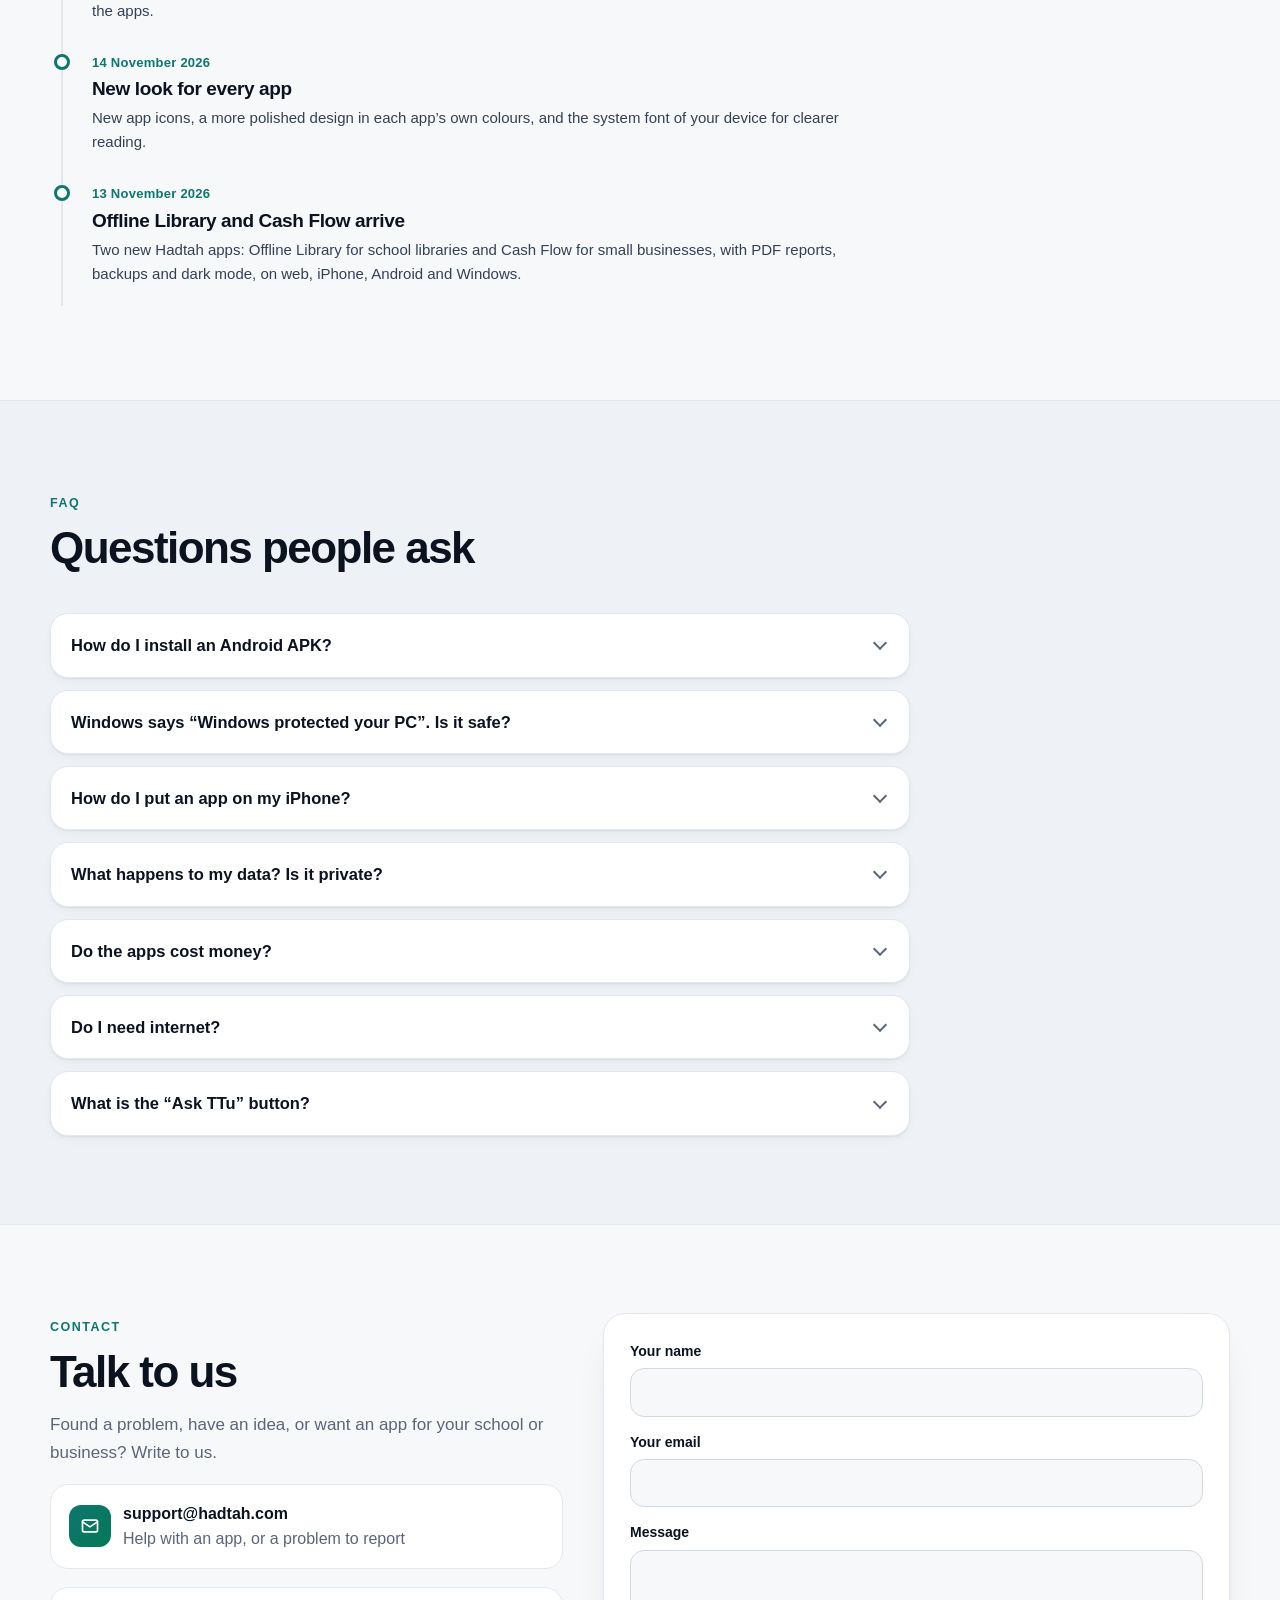
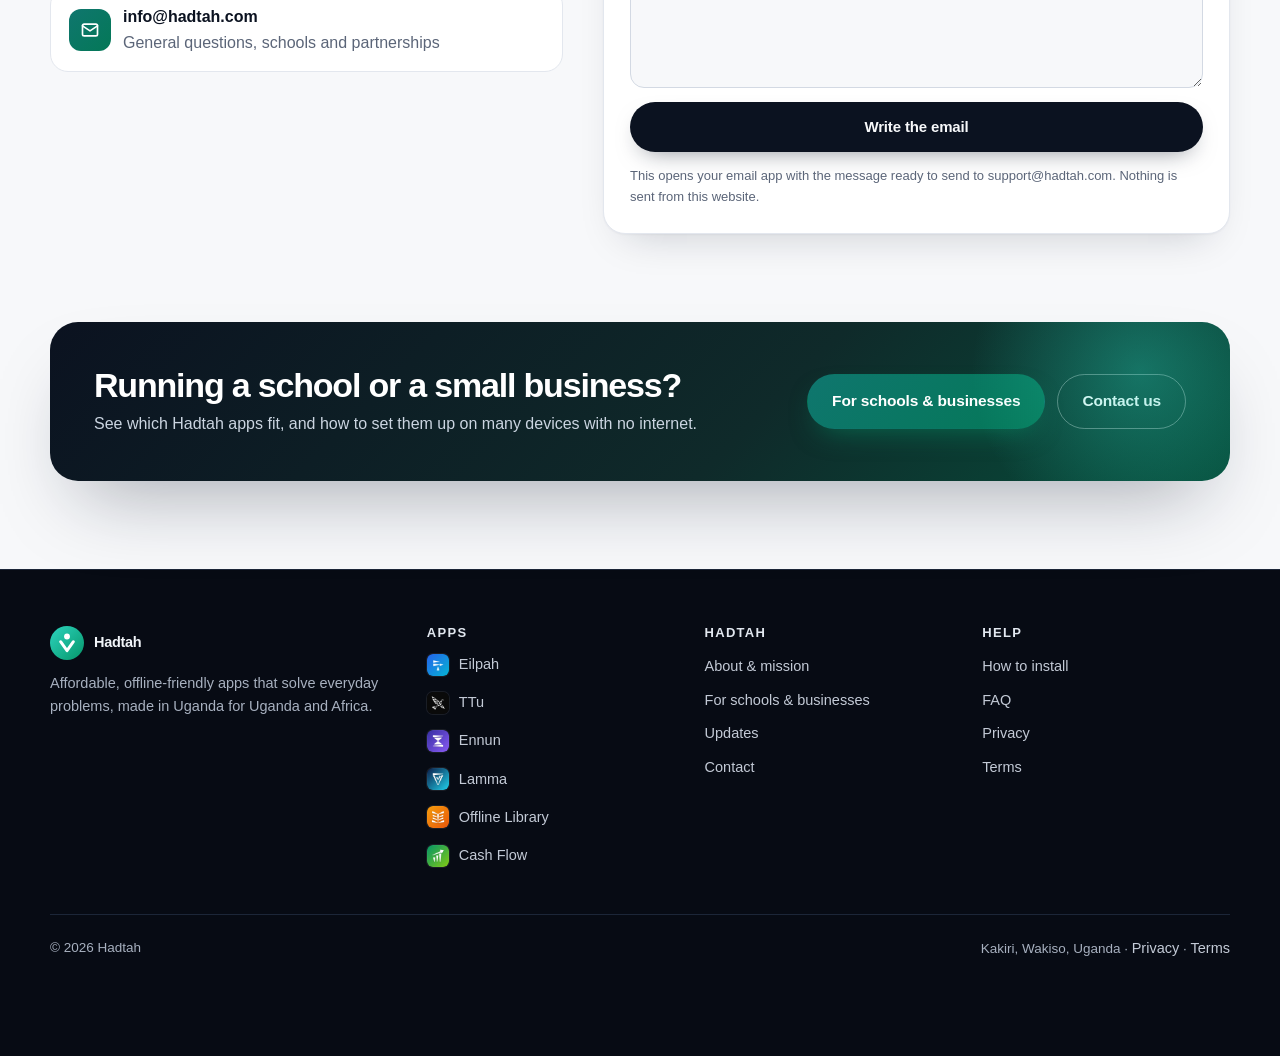
==== commit 2058e036: "TTu: 20 free questions a day; free during launch until 15 Dec 2026" ====
--- a/index.html
+++ b/index.html
@@ -189,7 +189,7 @@
             <li>Scroll down and tap <b>Add to Home Screen</b>, then <b>Add</b>.</li></ol>
             <p style="margin-top:10px">The app now has its own icon on your Home Screen. Ennun and Lamma are Android and Windows apps.</p></div></details>
           <details class="reveal"><summary>What happens to my data? Is it private?</summary><div class="ans"><p>Ennun, Lamma, Offline Library and Cash Flow save everything on your own phone or computer. Nothing is sent to us. Use the backup option in the app to keep a copy. TTu and Eilpah are online services: they keep your account and what you need to use them, and nothing is sold or shared for advertising. See our <a href="privacy.html">Privacy page</a>.</p></div></details>
-          <details class="reveal"><summary>Do the apps cost money?</summary><div class="ans"><p>Eilpah, Ennun, Lamma, Offline Library and Cash Flow are free. TTu is free for 15 questions a day and 20 PDF downloads; after that there is an optional weekly plan, shown clearly in TTu before you pay.</p></div></details>
+          <details class="reveal"><summary>Do the apps cost money?</summary><div class="ans"><p>Eilpah, Ennun, Lamma, Offline Library and Cash Flow are free. TTu is free for 20 questions a day and 20 PDF downloads; after that there is an optional weekly plan, shown clearly in TTu before you pay. <b>Free during launch until 15 Dec 2026:</b> all Hadtah apps, including TTu and Eilpah, need no payment or subscription until then.</p></div></details>
           <details class="reveal"><summary>Do I need internet?</summary><div class="ans"><p>Not for Ennun, Lamma, Offline Library or Cash Flow once they are installed or opened once. TTu and Eilpah need internet. The <b>Ask TTu</b> button in each app needs internet and shows “Needs internet” when you are offline.</p></div></details>
           <details class="reveal"><summary>What is the “Ask TTu” button?</summary><div class="ans"><p>It opens TTu, our question-and-answer app, in a panel without leaving the page. If sign-in does not work inside the panel on your browser, use <b>Open in new tab</b>.</p></div></details>
         </div>
--- a/styles.css
+++ b/styles.css
@@ -332,3 +332,4 @@
 .footer :focus-visible{outline-color:#2dd4bf}
 /* Ask TTu stays clear of the dark footer: switch to the white style while the footer is on screen */
 html.foot-in .attu-btn{background:#fff;color:#0a0a0a;border-color:rgba(0,0,0,.1);box-shadow:0 12px 30px -10px rgba(0,0,0,.7),0 0 0 1px rgba(255,255,255,.25)}
+.footer{padding-bottom:calc(96px + env(safe-area-inset-bottom))}
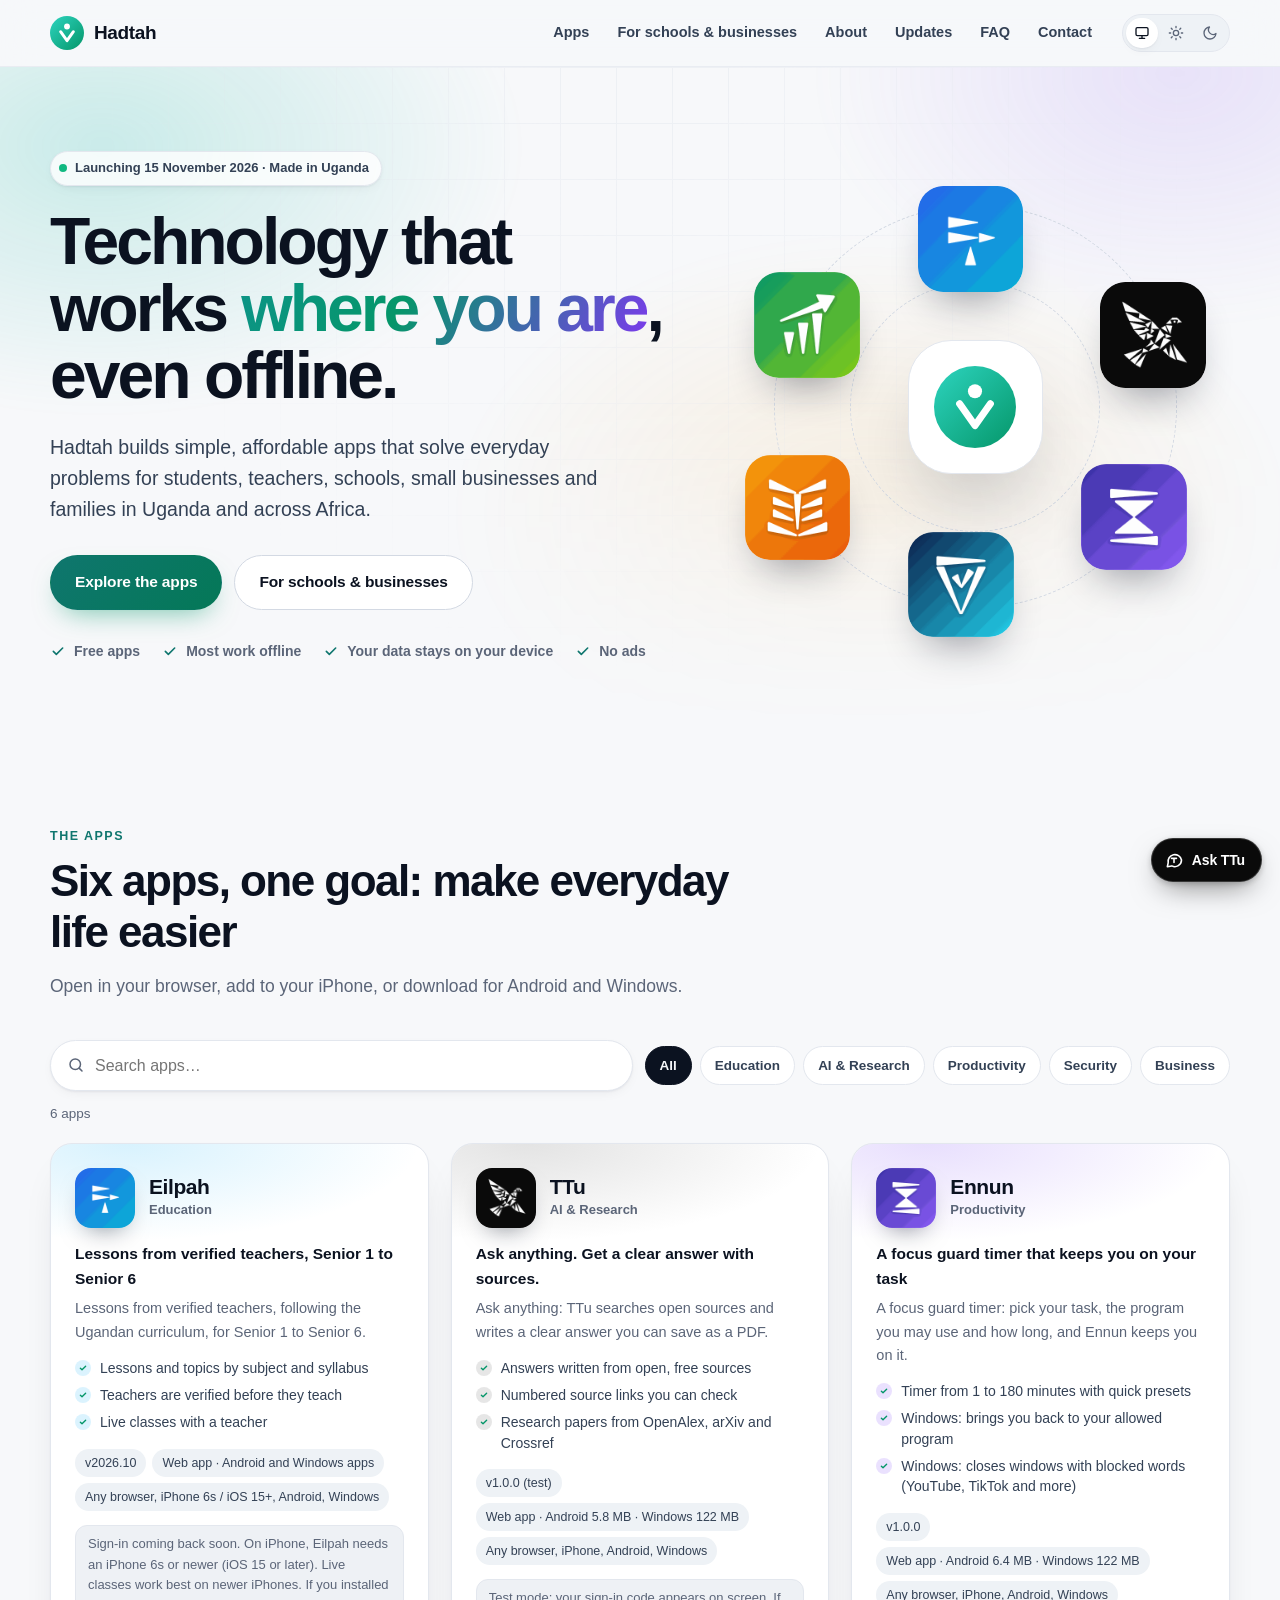
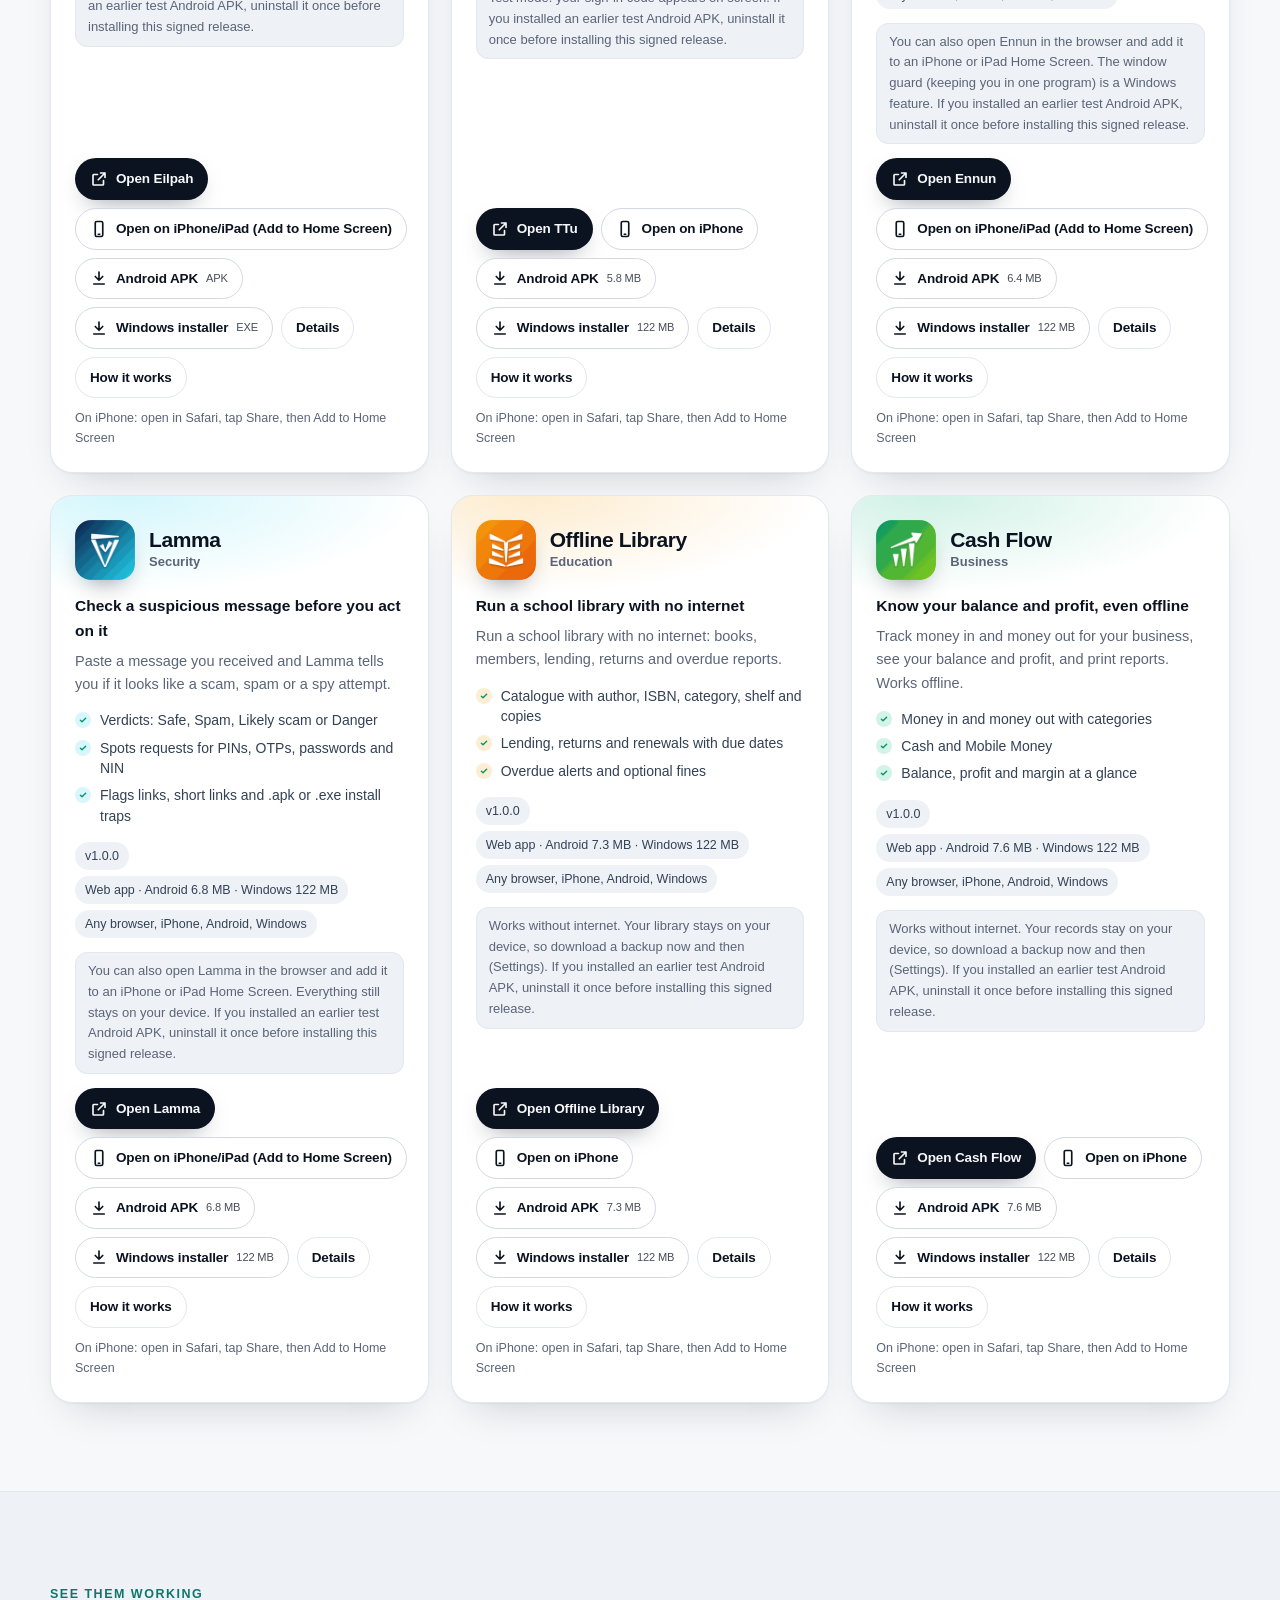
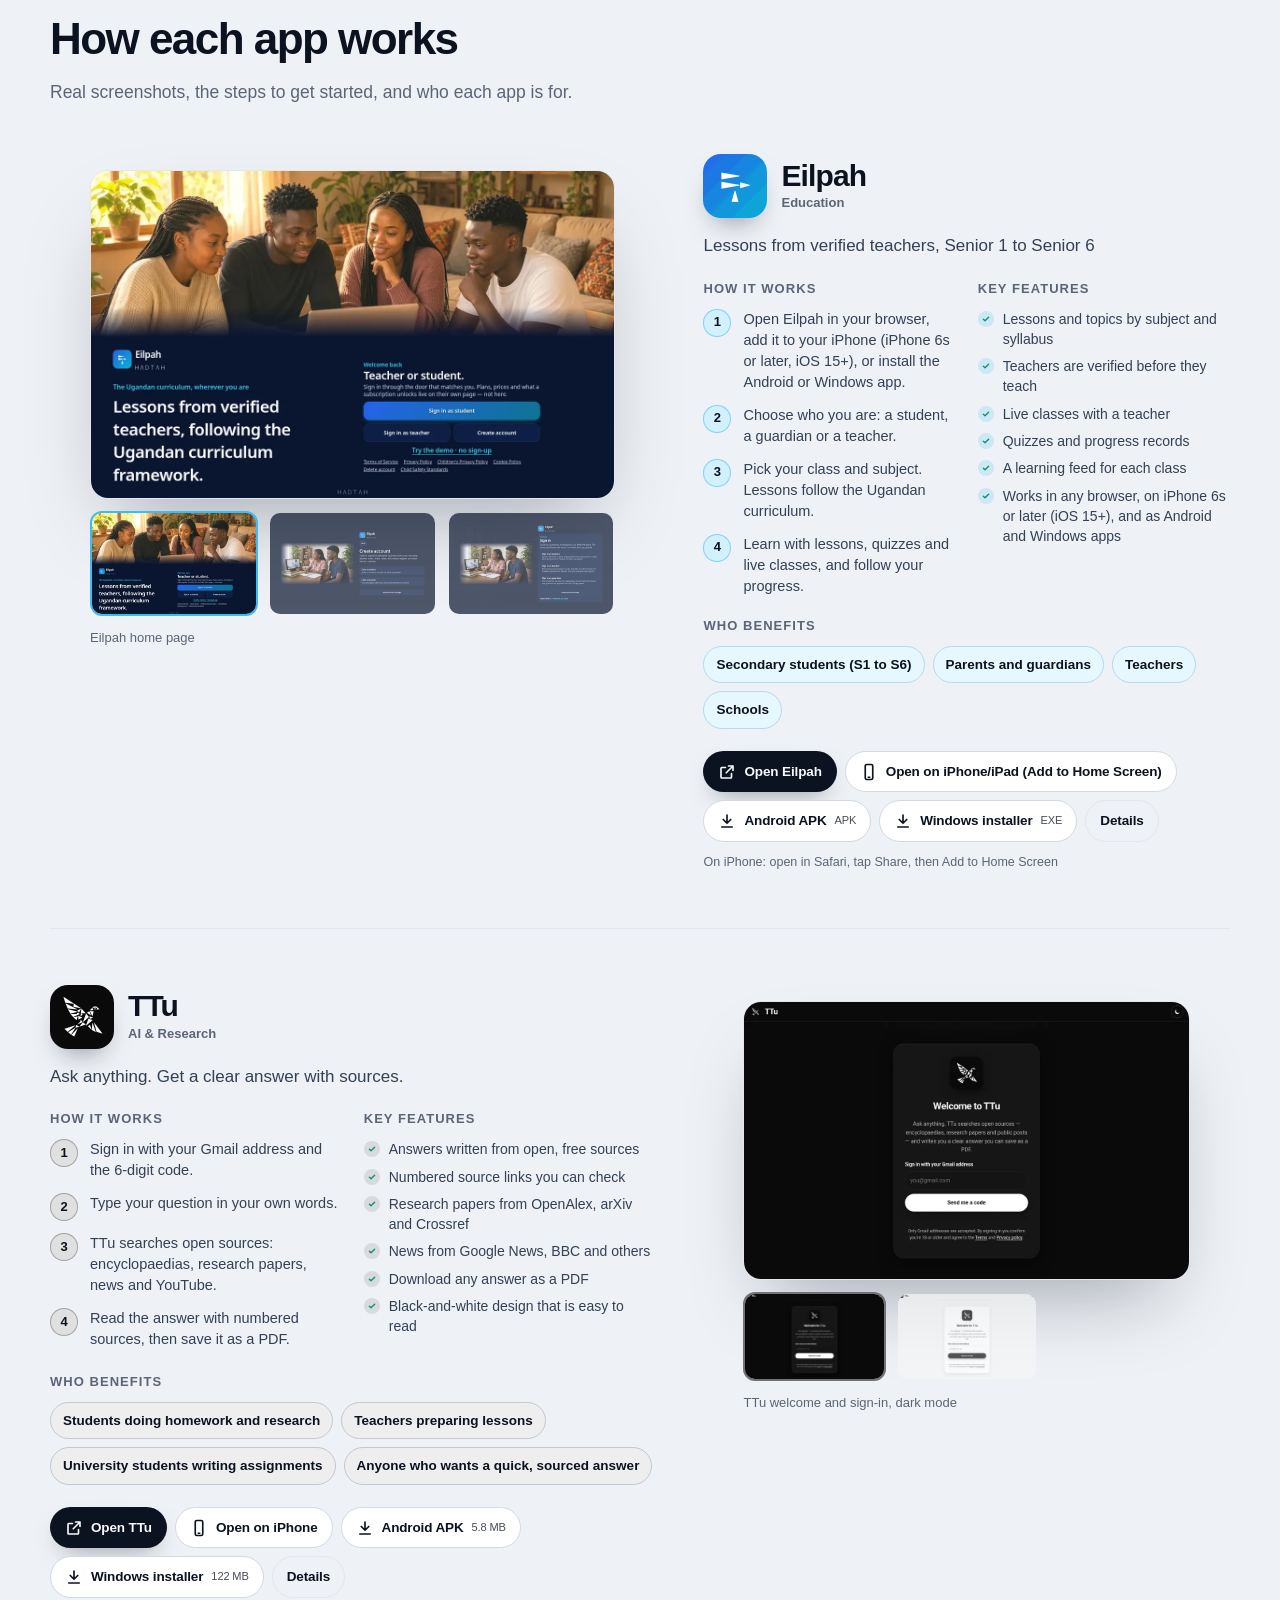
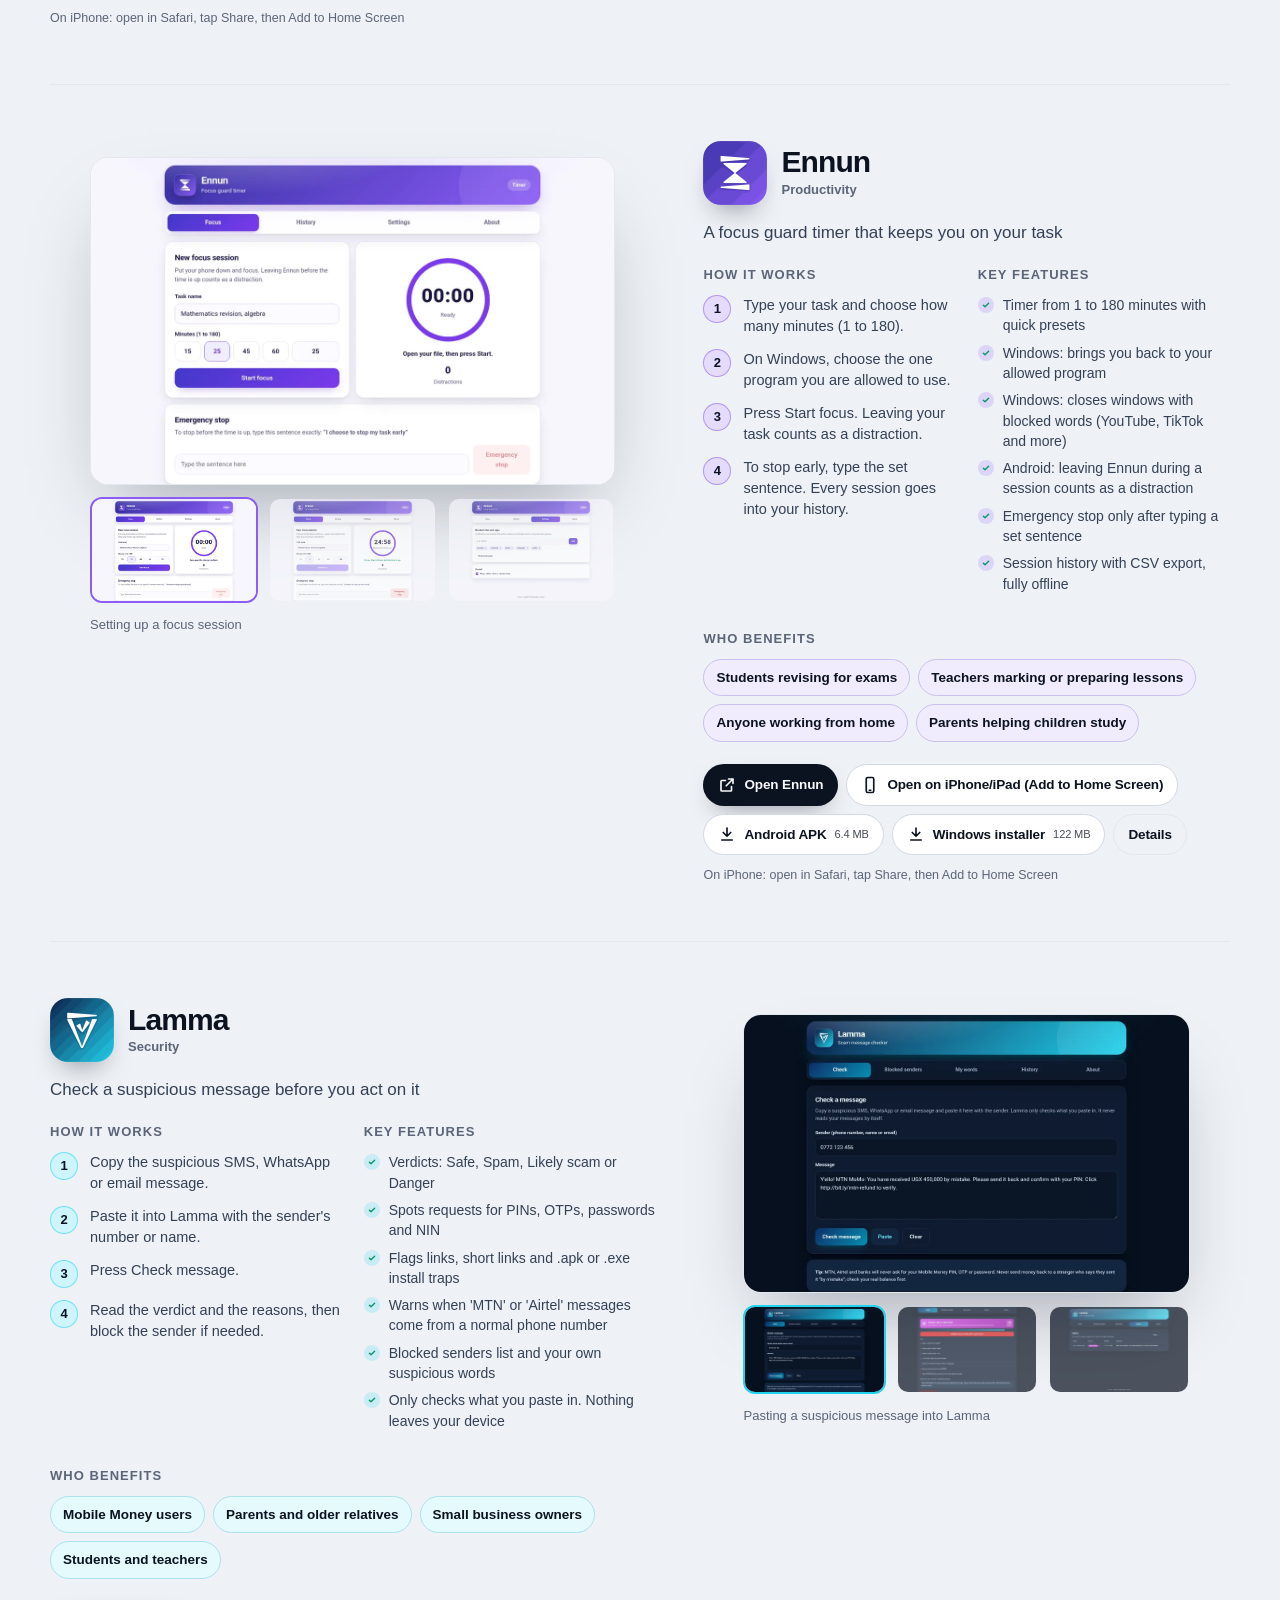
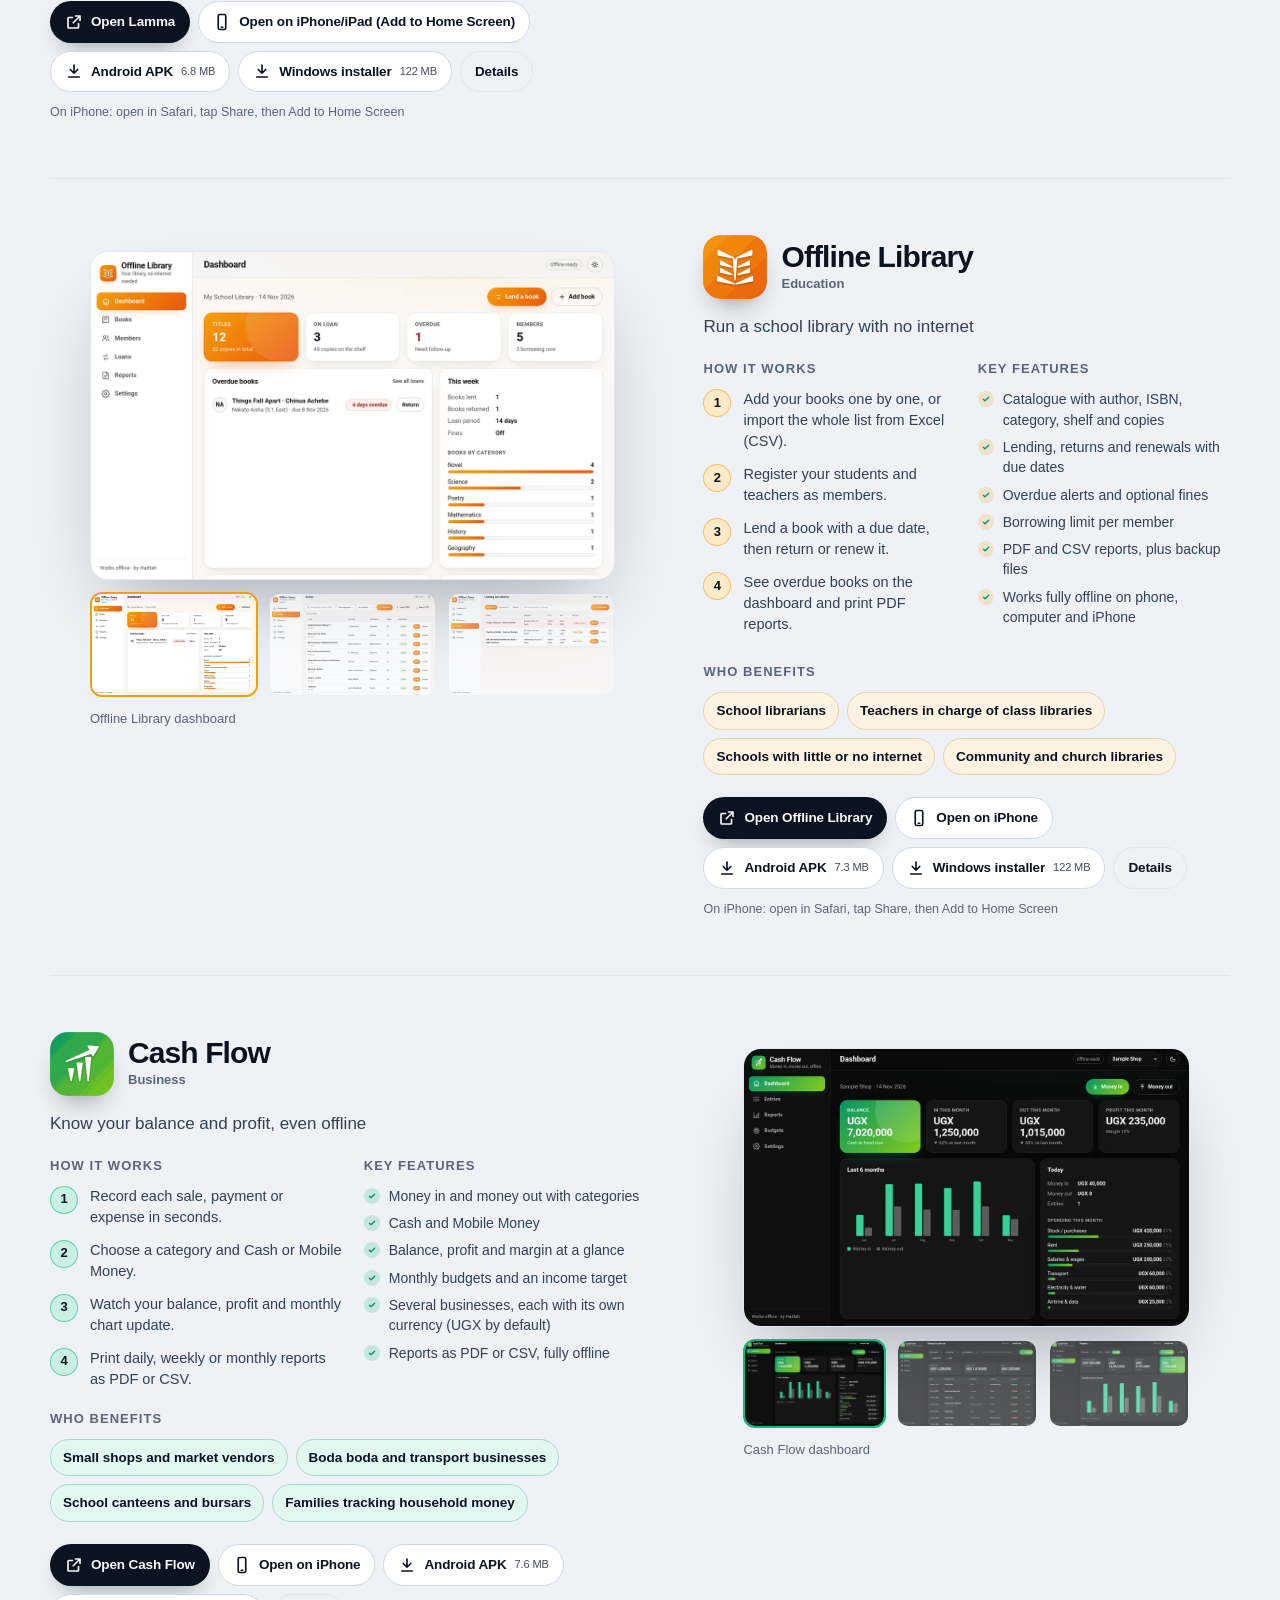
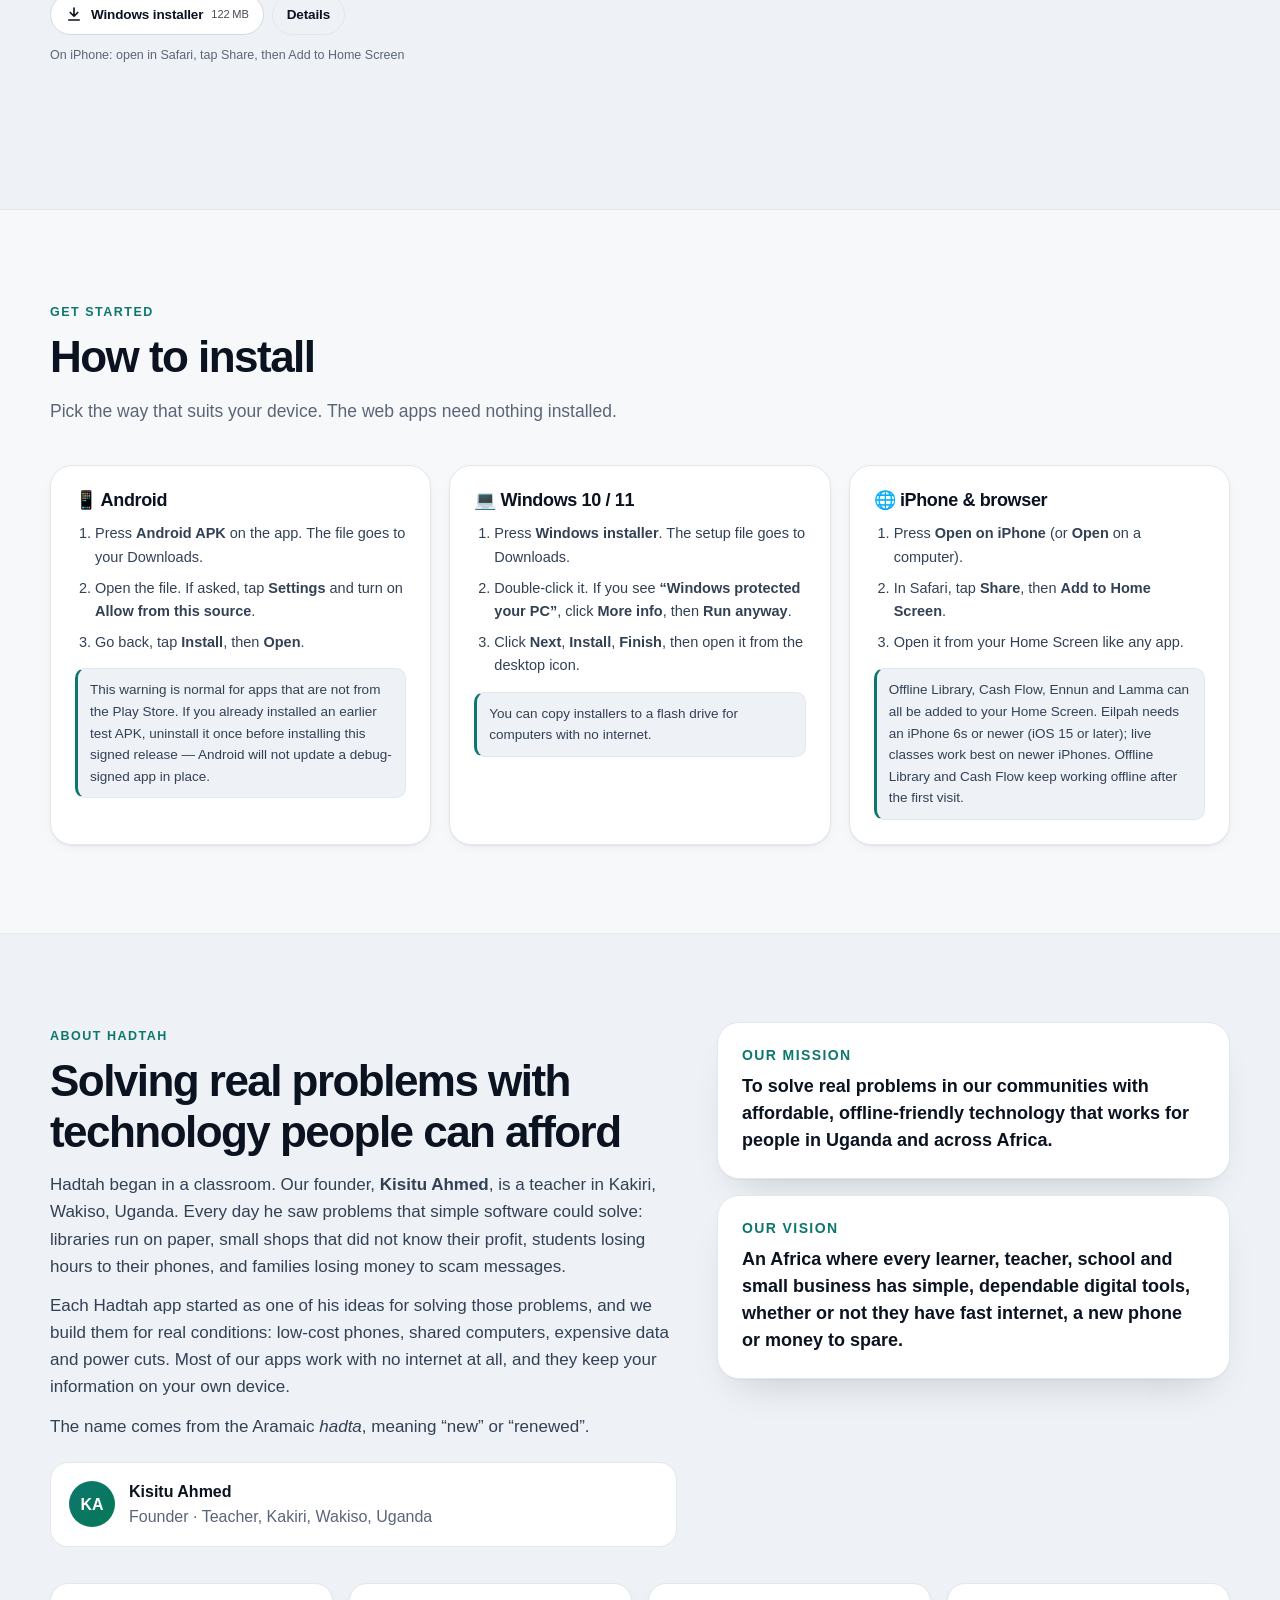
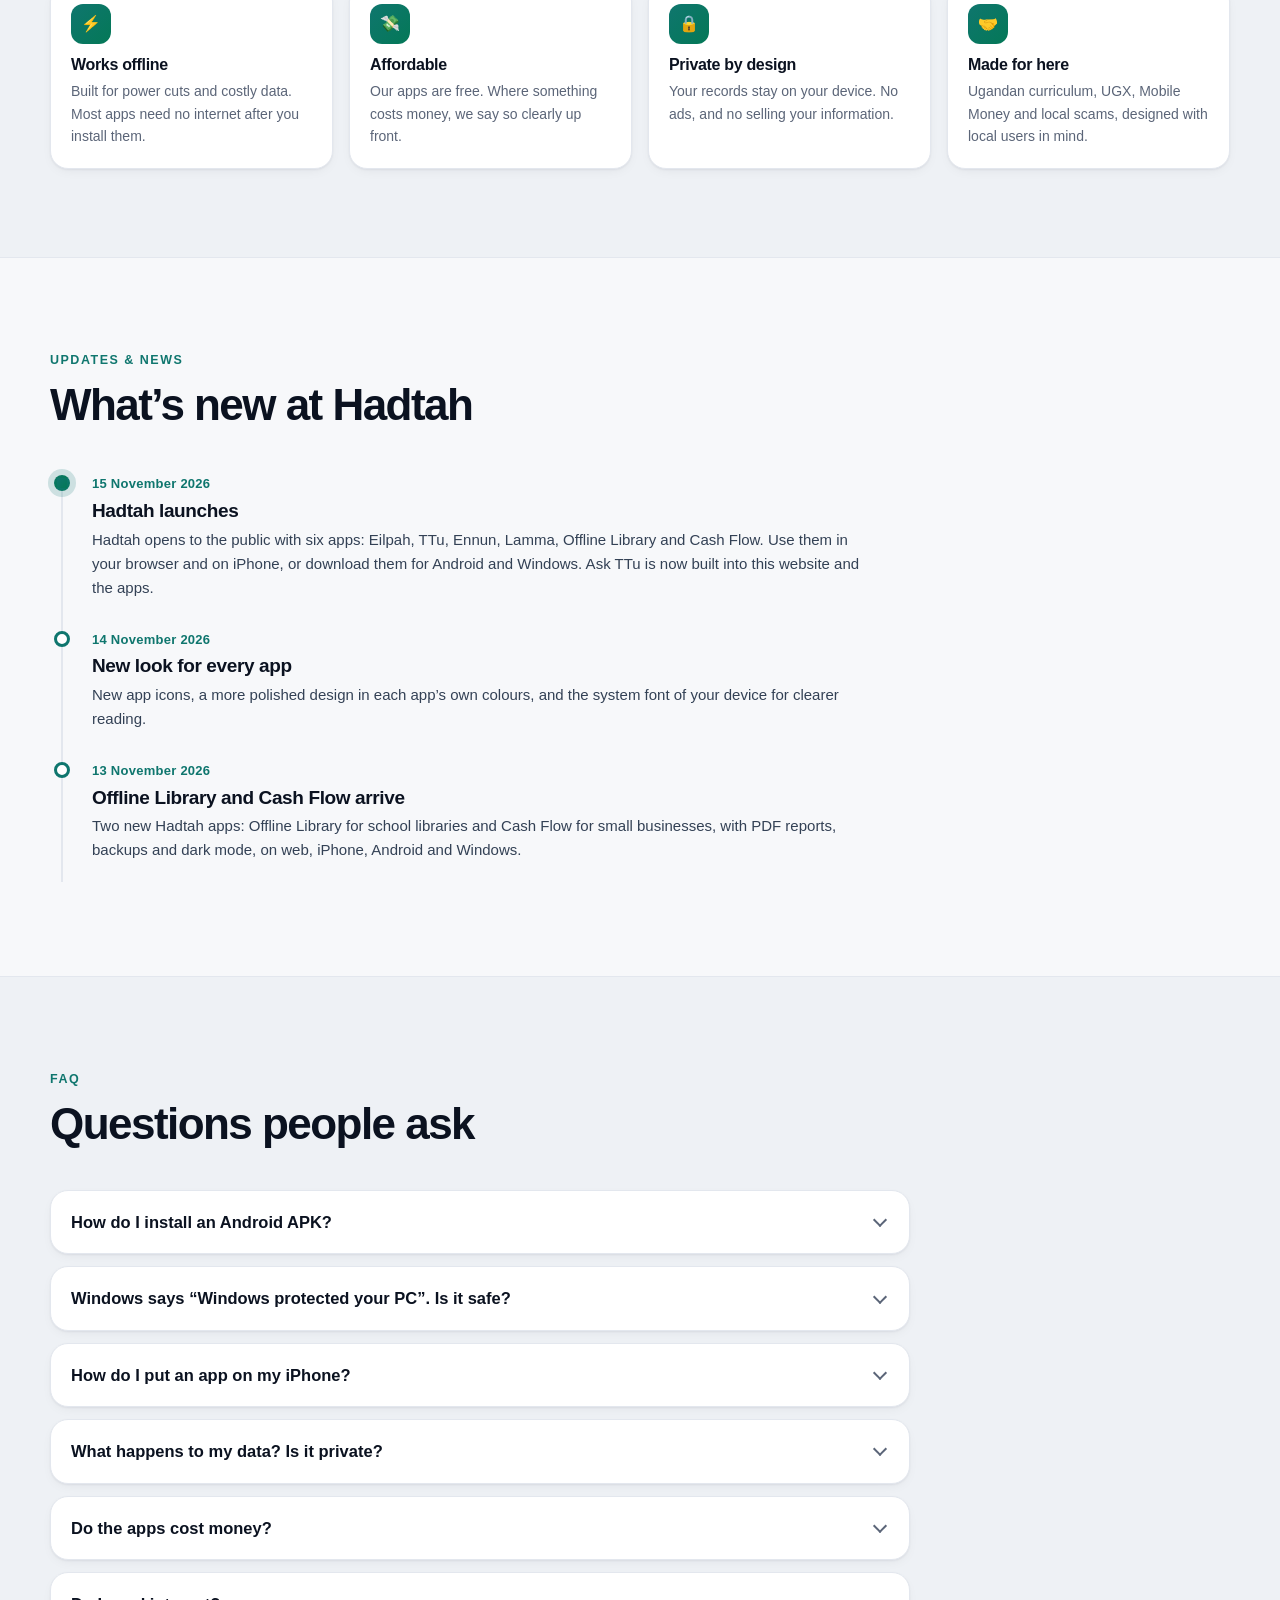
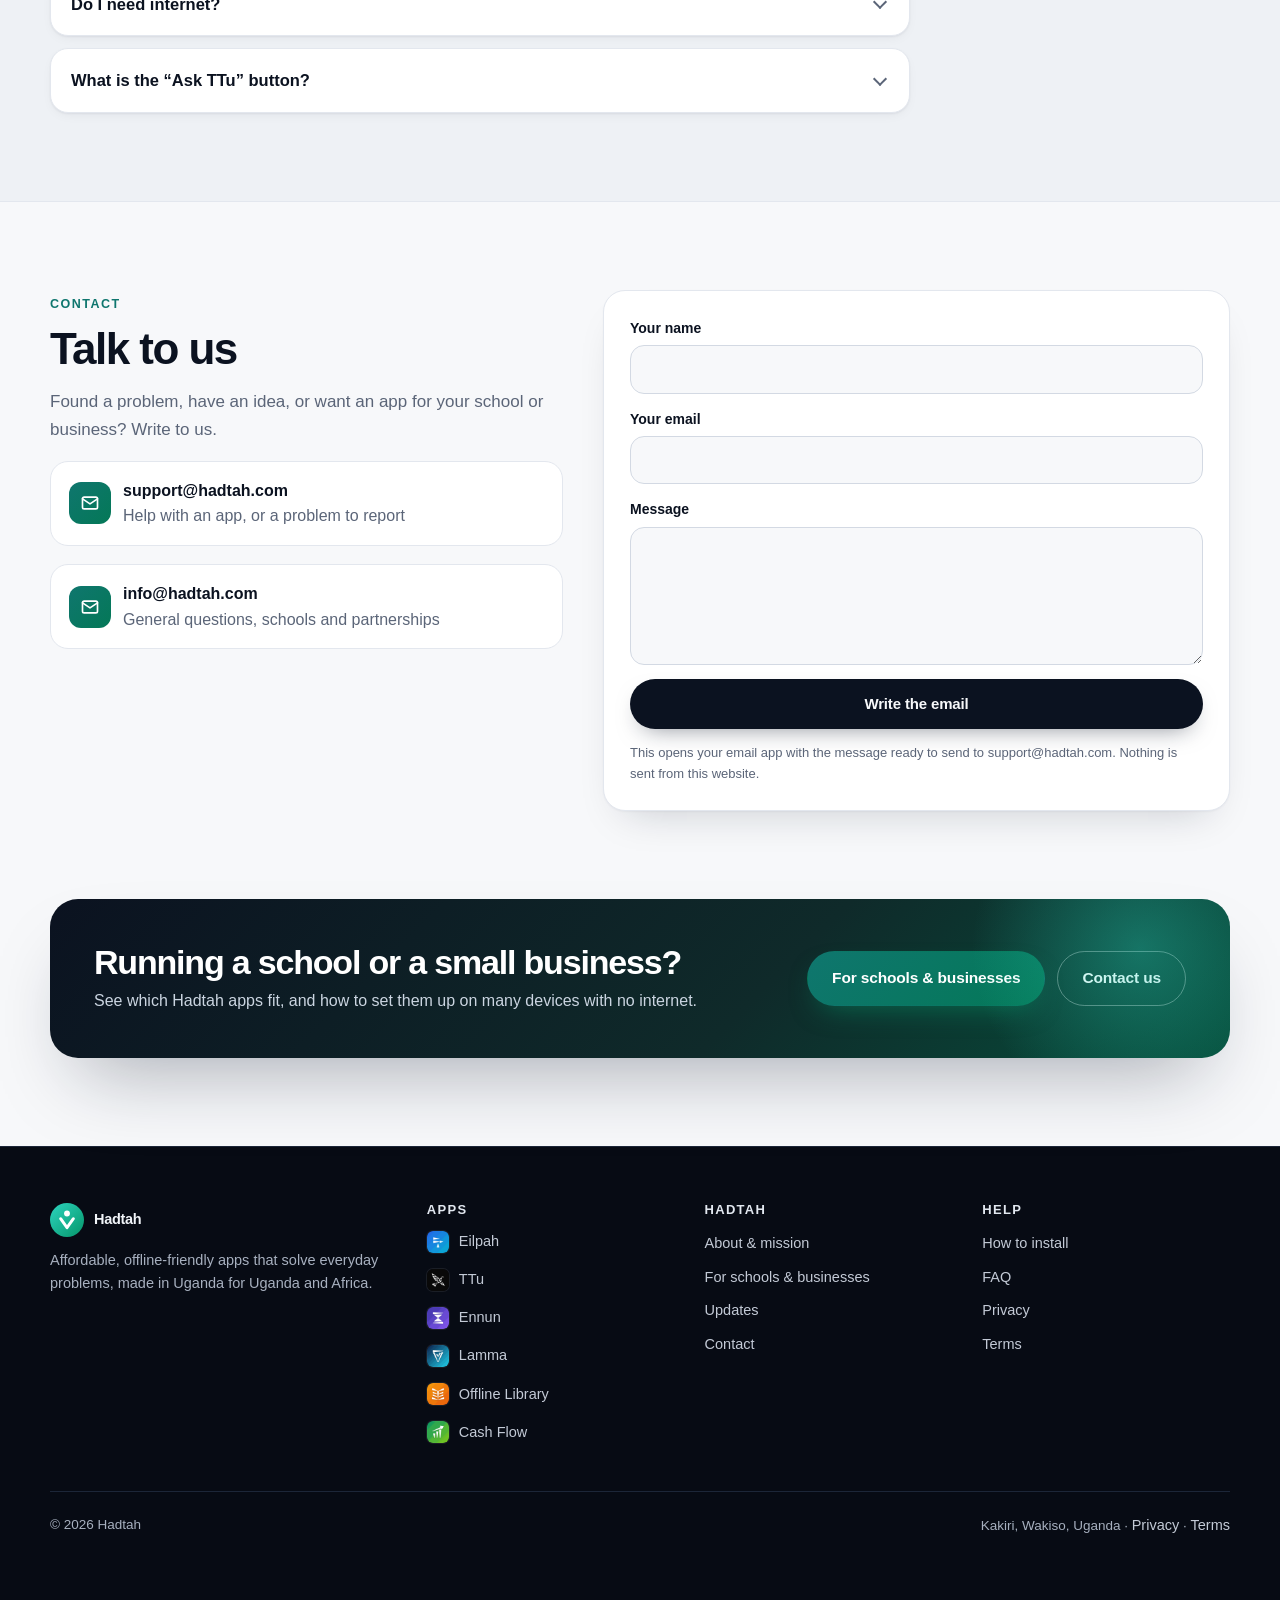
==== commit 929bed2e: "Offer Eilpah downloads and iPhone home-screen links for Ennun and Lamma. Add Android and Windows but" ====
--- a/index.html
+++ b/index.html
@@ -115,7 +115,7 @@
             <li>Press <b>Android APK</b> on the app. The file goes to your Downloads.</li>
             <li>Open the file. If asked, tap <b>Settings</b> and turn on <b>Allow from this source</b>.</li>
             <li>Go back, tap <b>Install</b>, then <b>Open</b>.</li></ol>
-            <div class="callout">This warning is normal for apps that are not from the Play Store.</div></div>
+            <div class="callout">This warning is normal for apps that are not from the Play Store. If you already installed an earlier test APK, uninstall it once before installing this signed release — Android will not update a debug-signed app in place.</div></div>
           <div class="install-card reveal"><h3>💻 Windows 10 / 11</h3><ol>
             <li>Press <b>Windows installer</b>. The setup file goes to Downloads.</li>
             <li>Double-click it. If you see <b>“Windows protected your PC”</b>, click <b>More info</b>, then <b>Run anyway</b>.</li>
@@ -125,7 +125,7 @@
             <li>Press <b>Open on iPhone</b> (or <b>Open</b> on a computer).</li>
             <li>In Safari, tap <b>Share</b>, then <b>Add to Home Screen</b>.</li>
             <li>Open it from your Home Screen like any app.</li></ol>
-            <div class="callout">Offline Library and Cash Flow keep working offline after the first visit.</div></div>
+            <div class="callout">Offline Library, Cash Flow, Ennun and Lamma can all be added to your Home Screen. Eilpah needs an iPhone 6s or newer (iOS 15 or later); live classes work best on newer iPhones. Offline Library and Cash Flow keep working offline after the first visit.</div></div>
         </div>
       </div>
     </section>
@@ -187,7 +187,7 @@
             <li>Press <b>Open on iPhone</b>. It opens the app in Safari.</li>
             <li>Tap the <b>Share</b> button (the square with an arrow).</li>
             <li>Scroll down and tap <b>Add to Home Screen</b>, then <b>Add</b>.</li></ol>
-            <p style="margin-top:10px">The app now has its own icon on your Home Screen. Ennun and Lamma are Android and Windows apps.</p></div></details>
+            <p style="margin-top:10px">The app now has its own icon on your Home Screen. Ennun and Lamma also have a website you can add this way. Eilpah needs an iPhone 6s or newer (iOS 15 or later); live classes work best on newer iPhones.</p></div></details>
           <details class="reveal"><summary>What happens to my data? Is it private?</summary><div class="ans"><p>Ennun, Lamma, Offline Library and Cash Flow save everything on your own phone or computer. Nothing is sent to us. Use the backup option in the app to keep a copy. TTu and Eilpah are online services: they keep your account and what you need to use them, and nothing is sold or shared for advertising. See our <a href="privacy.html">Privacy page</a>.</p></div></details>
           <details class="reveal"><summary>Do the apps cost money?</summary><div class="ans"><p>Eilpah, Ennun, Lamma, Offline Library and Cash Flow are free. TTu is free for 20 questions a day and 20 PDF downloads; after that there is an optional weekly plan, shown clearly in TTu before you pay. <b>Free during launch until 15 Dec 2026:</b> all Hadtah apps, including TTu and Eilpah, need no payment or subscription until then.</p></div></details>
           <details class="reveal"><summary>Do I need internet?</summary><div class="ans"><p>Not for Ennun, Lamma, Offline Library or Cash Flow once they are installed or opened once. TTu and Eilpah need internet. The <b>Ask TTu</b> button in each app needs internet and shows “Needs internet” when you are offline.</p></div></details>
